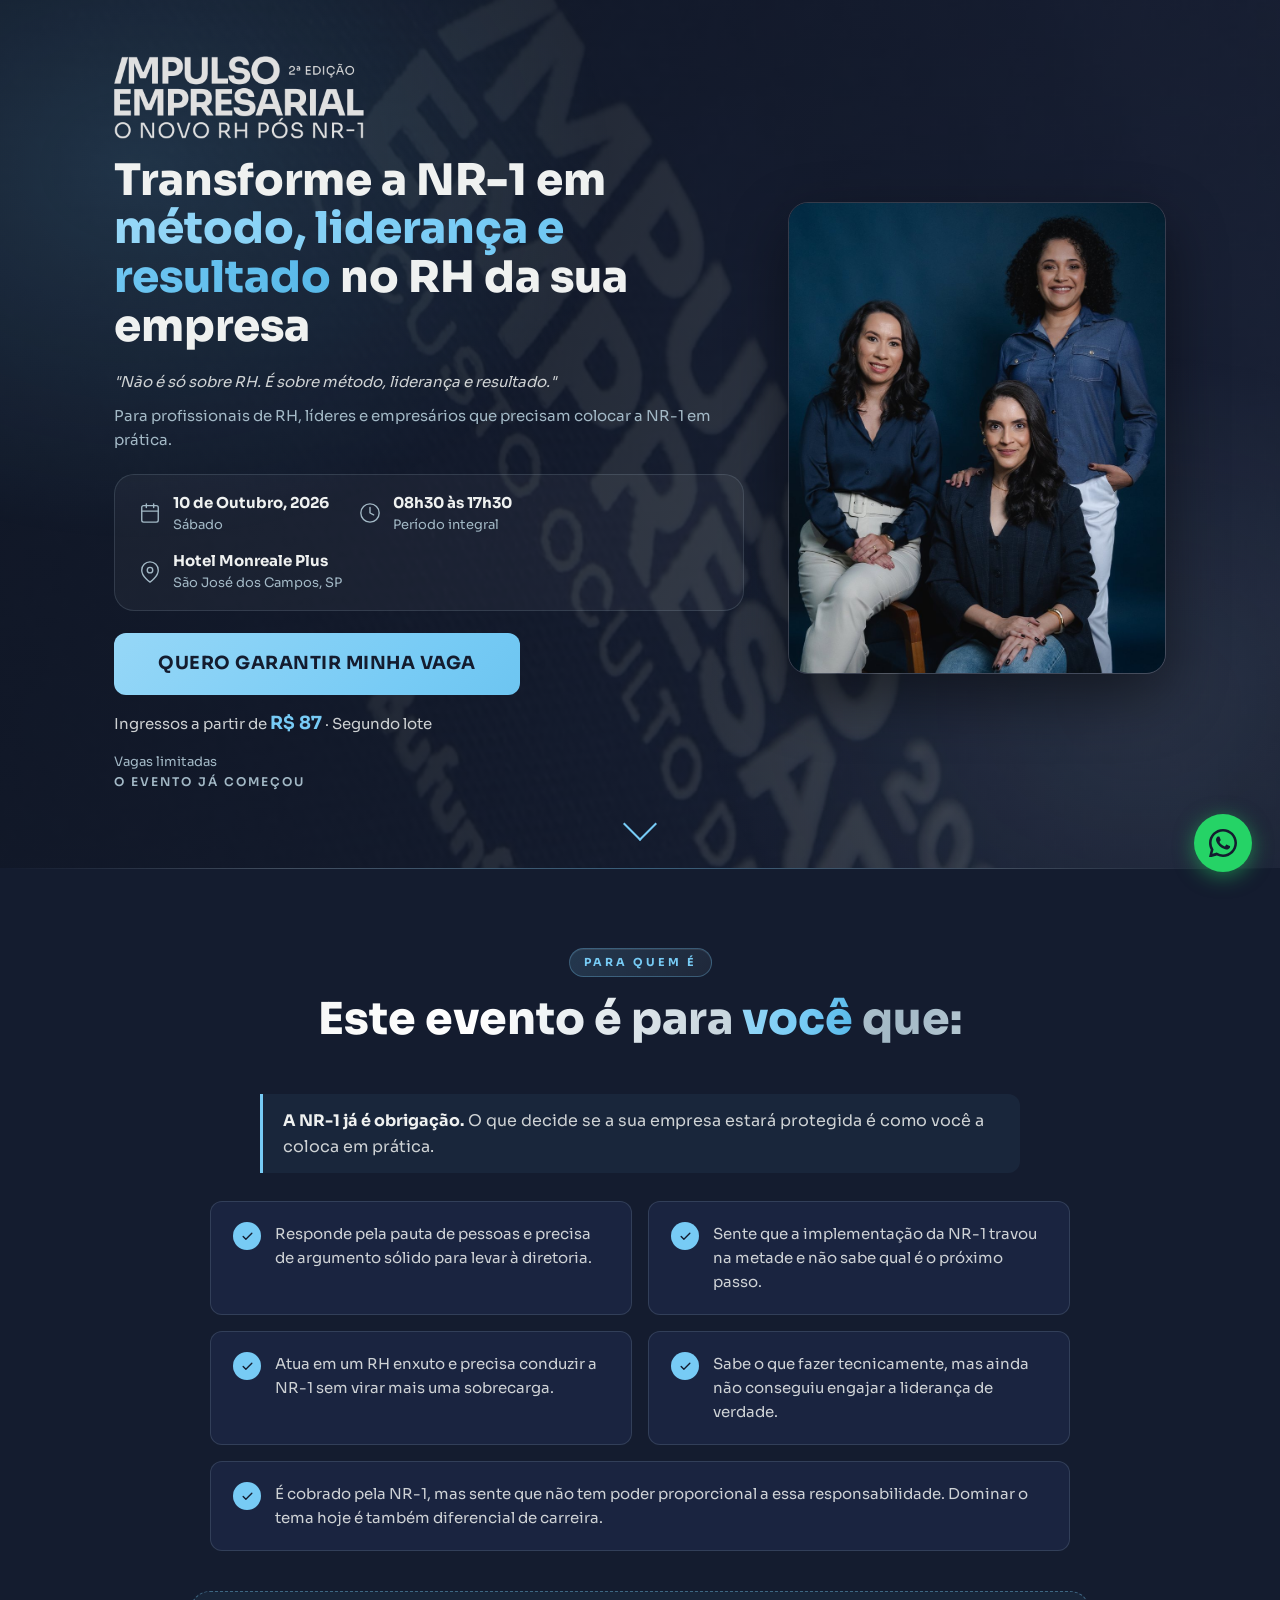
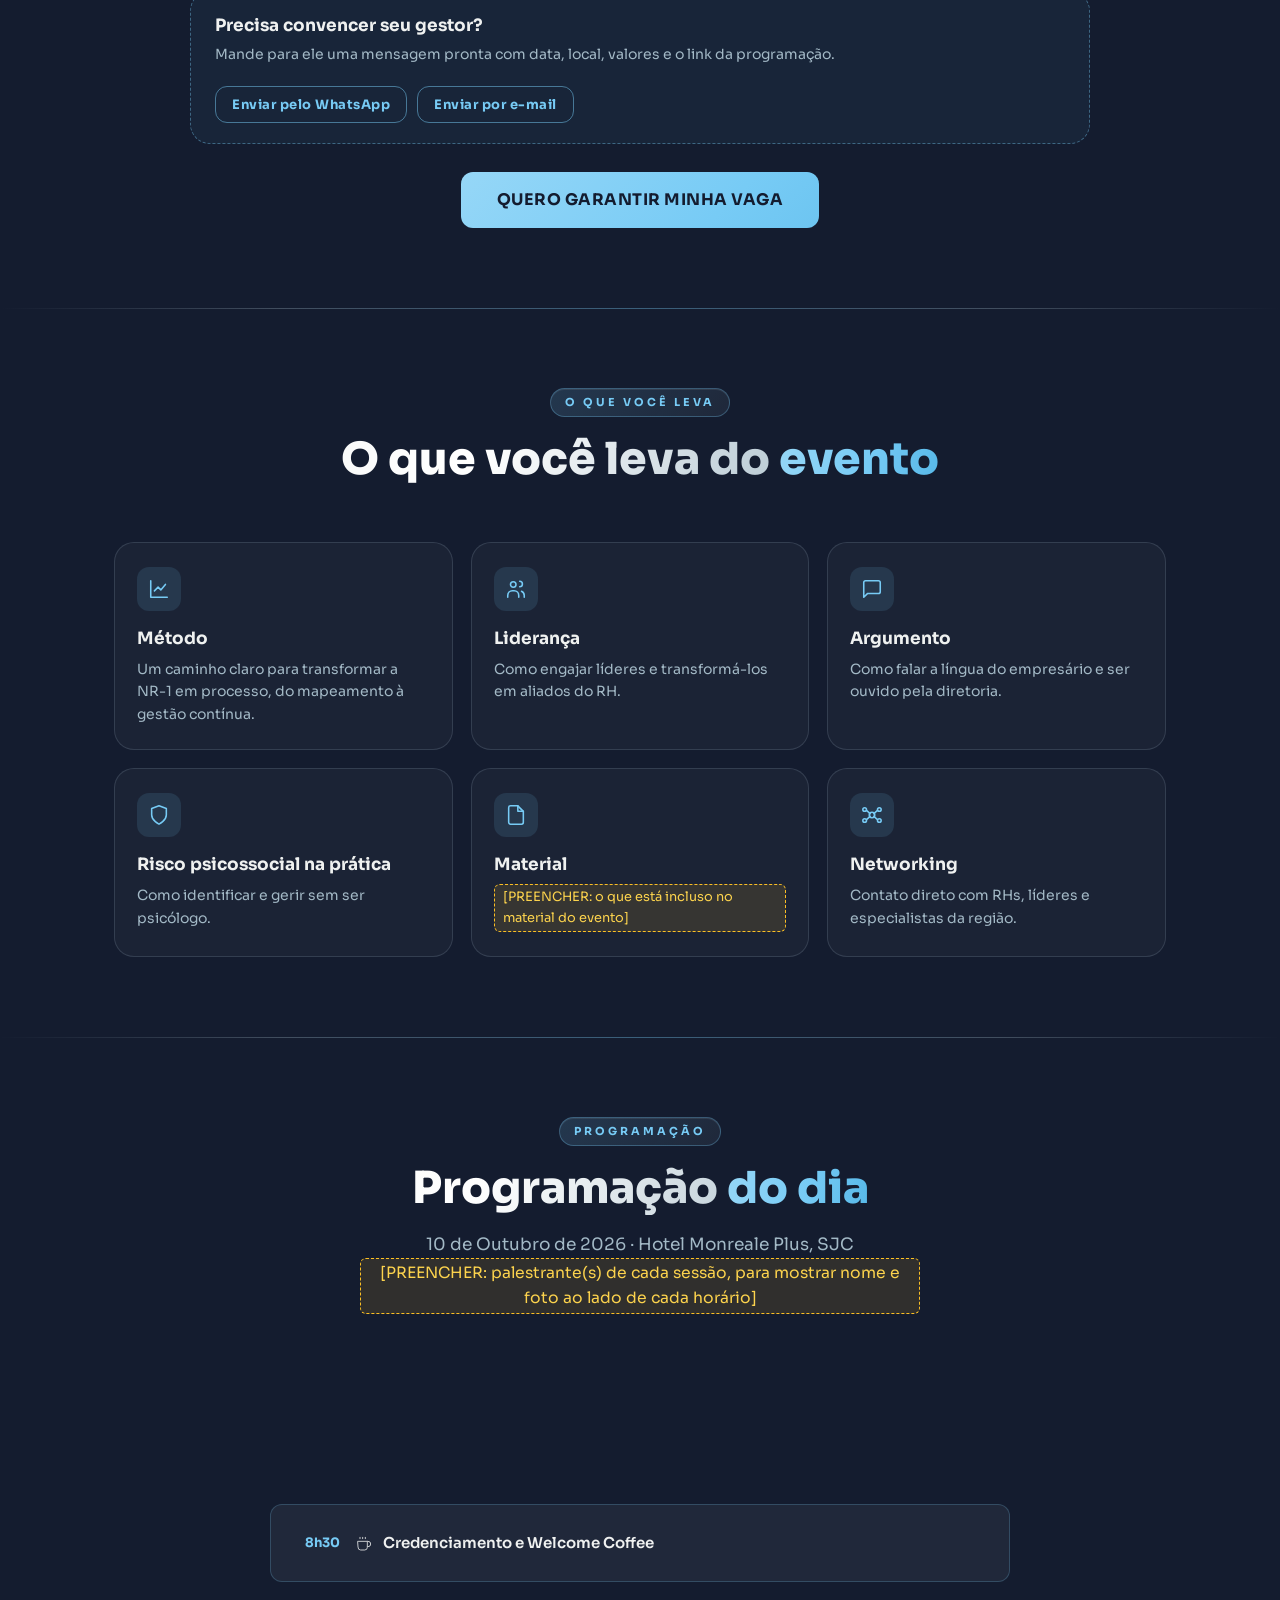
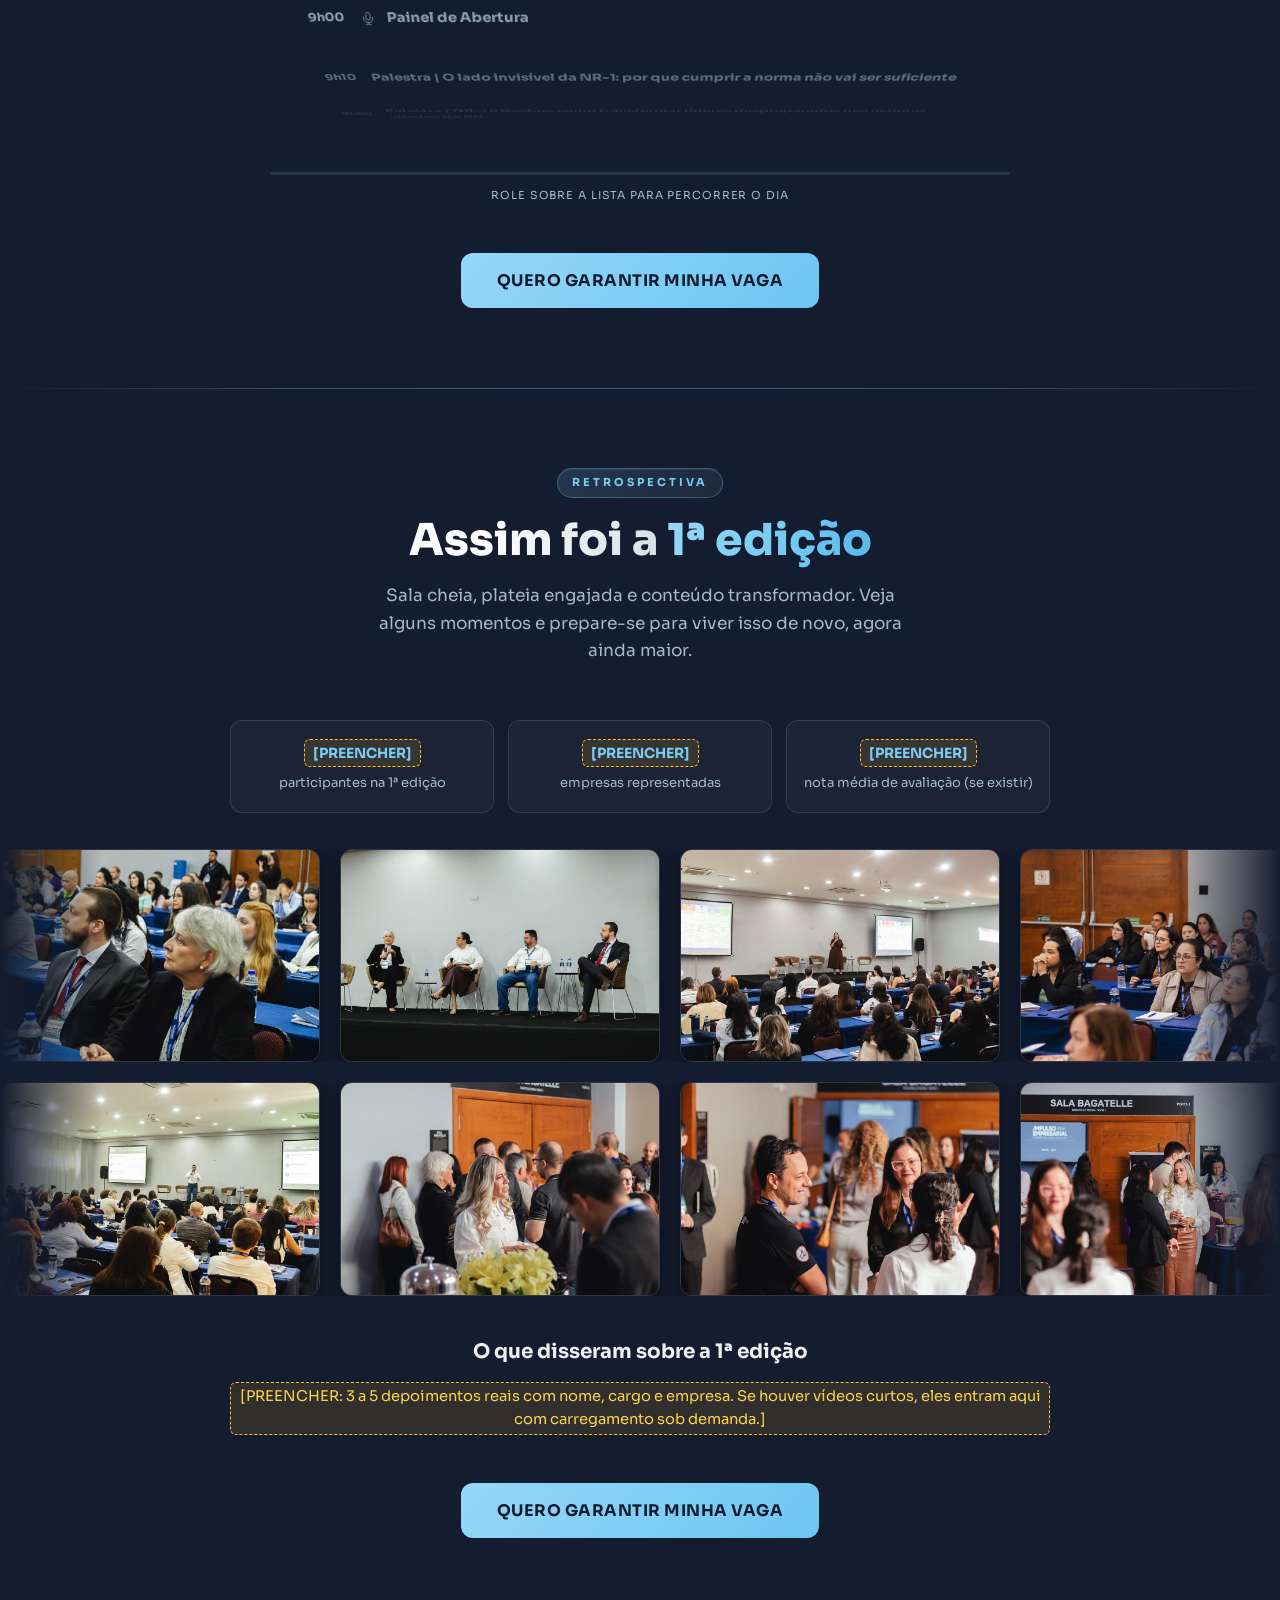
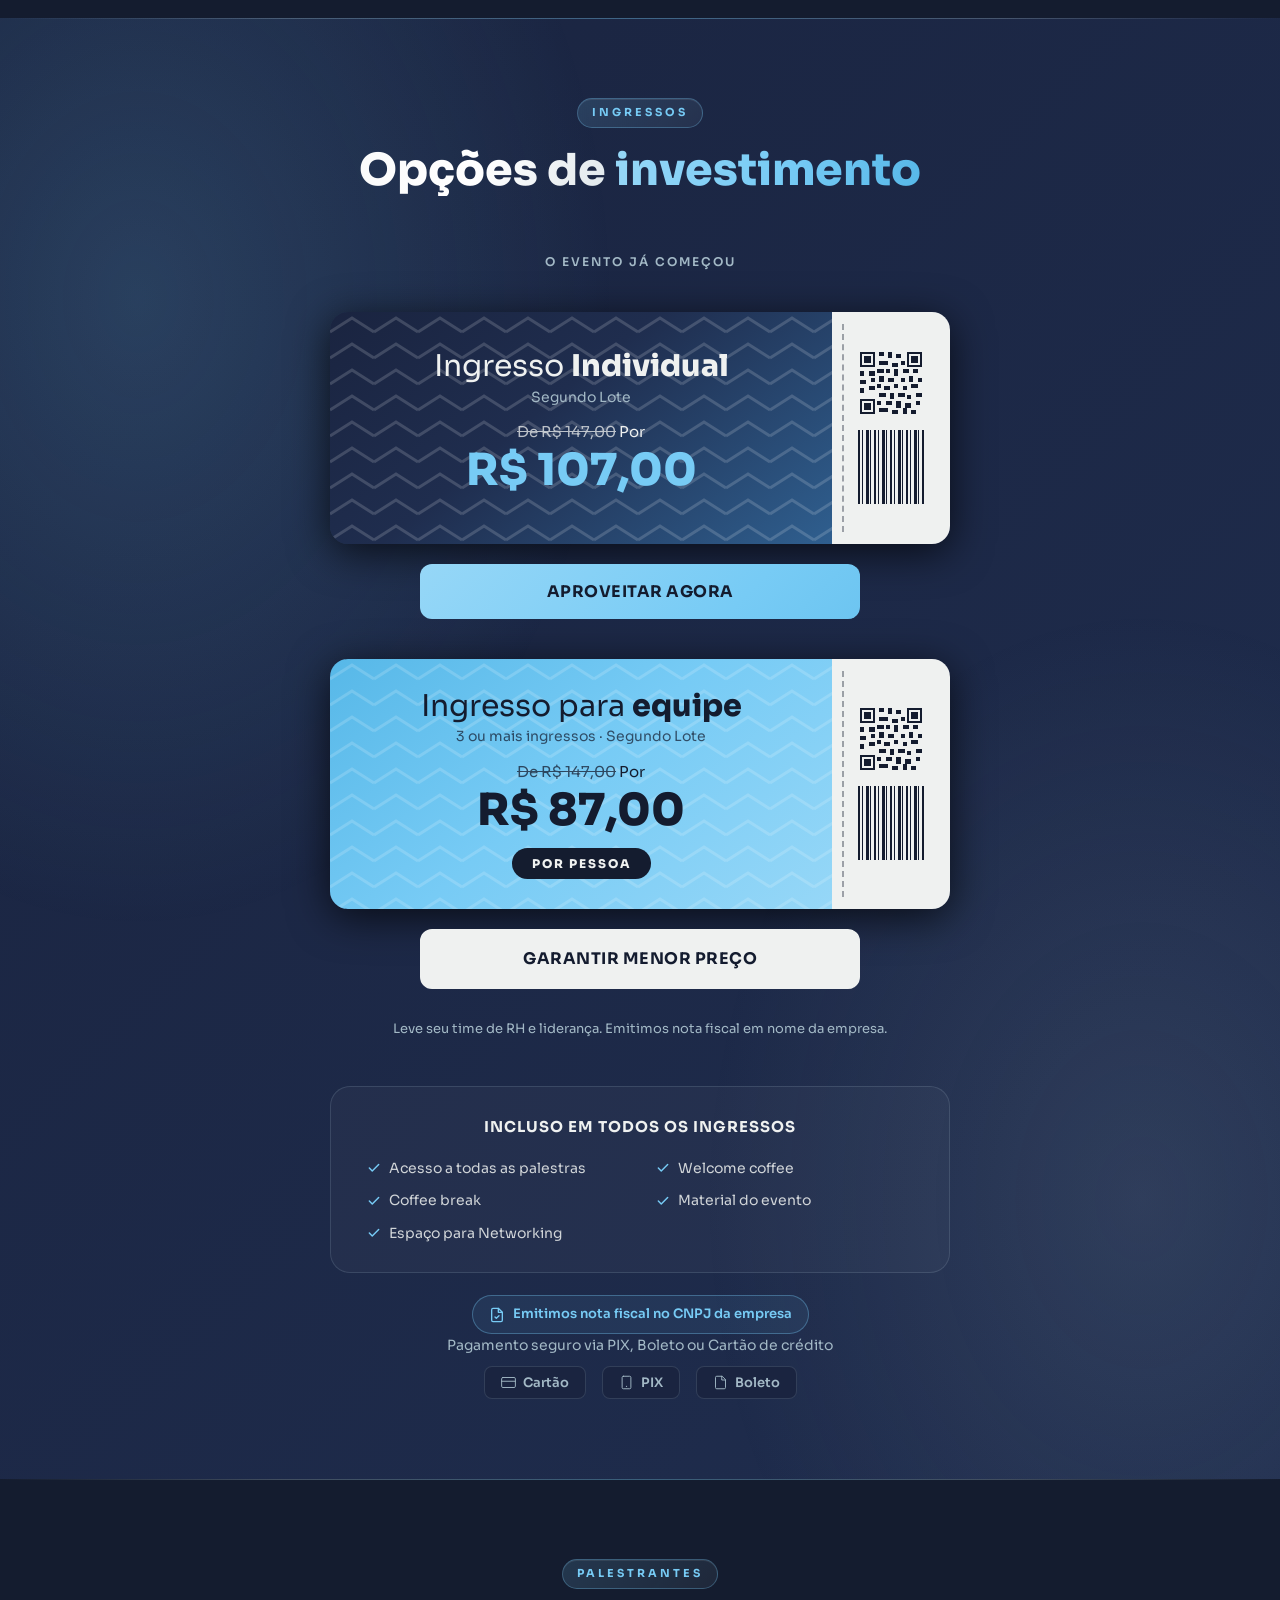
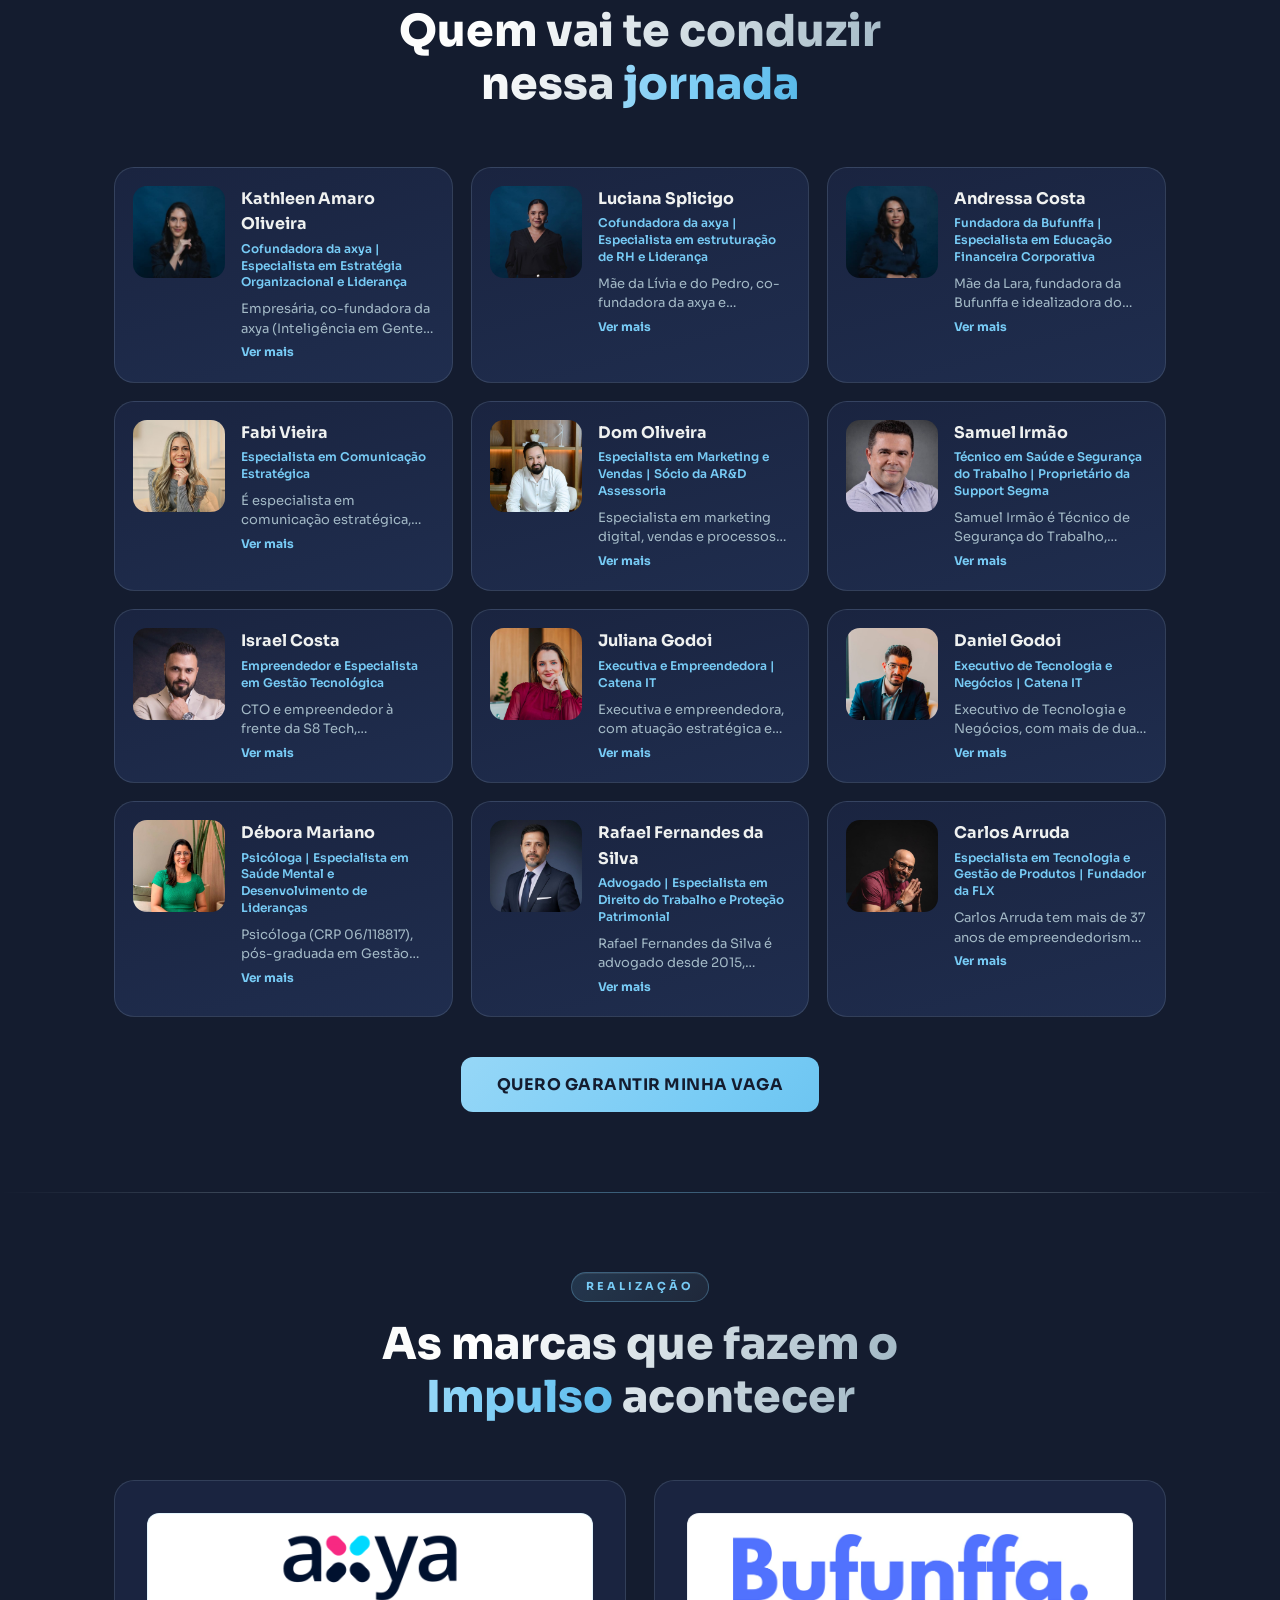
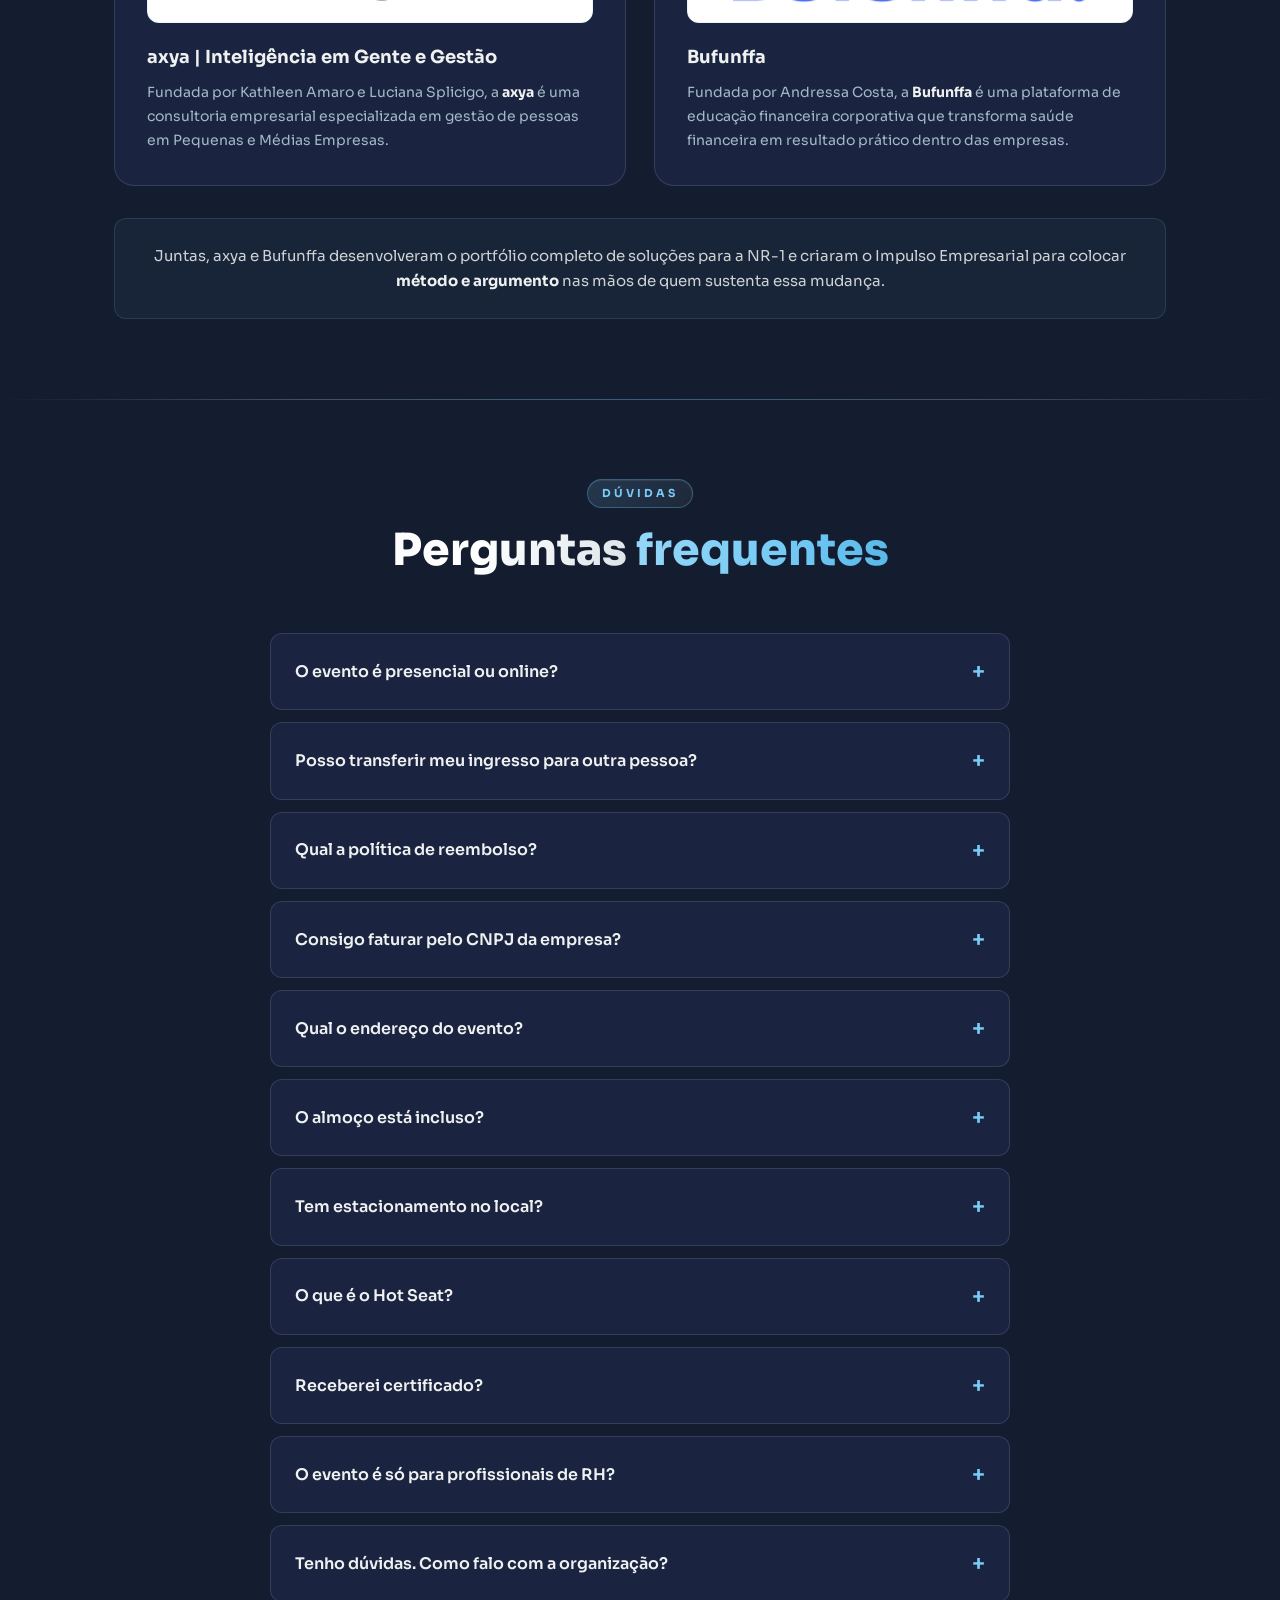
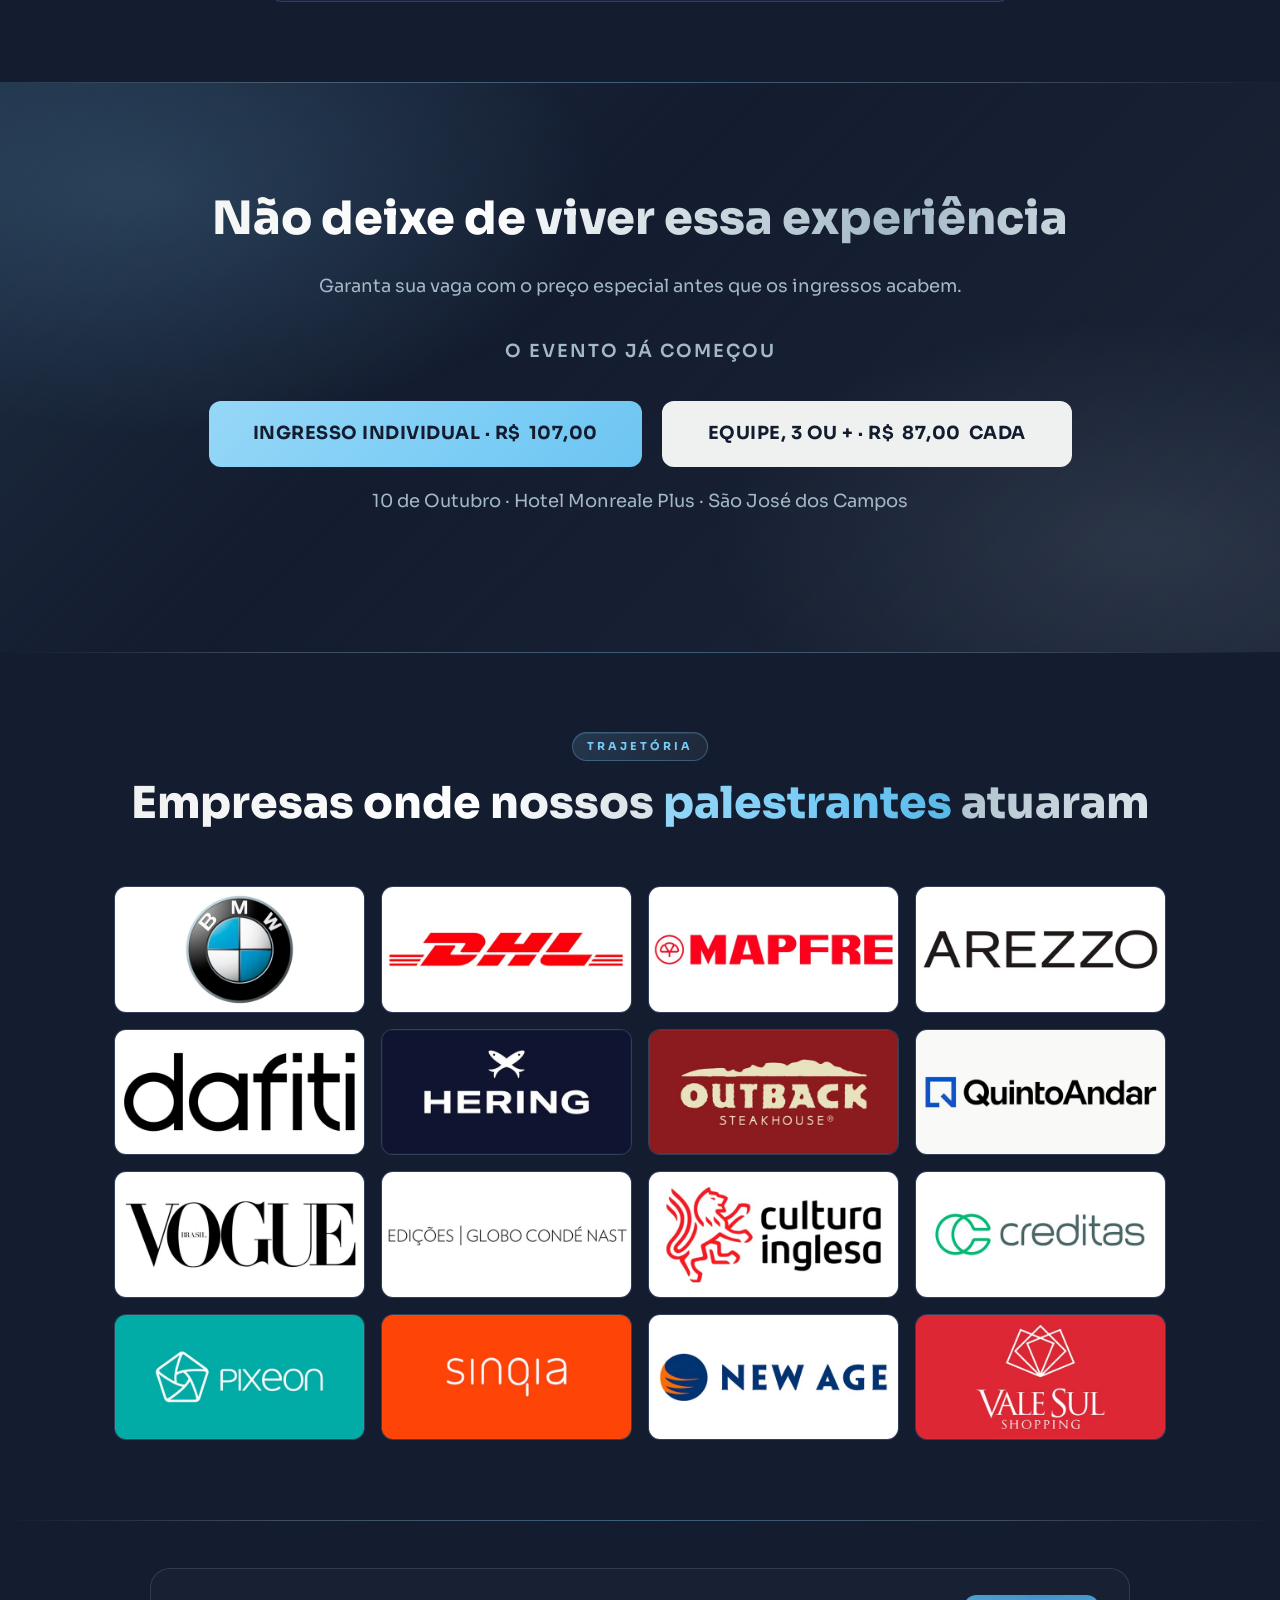
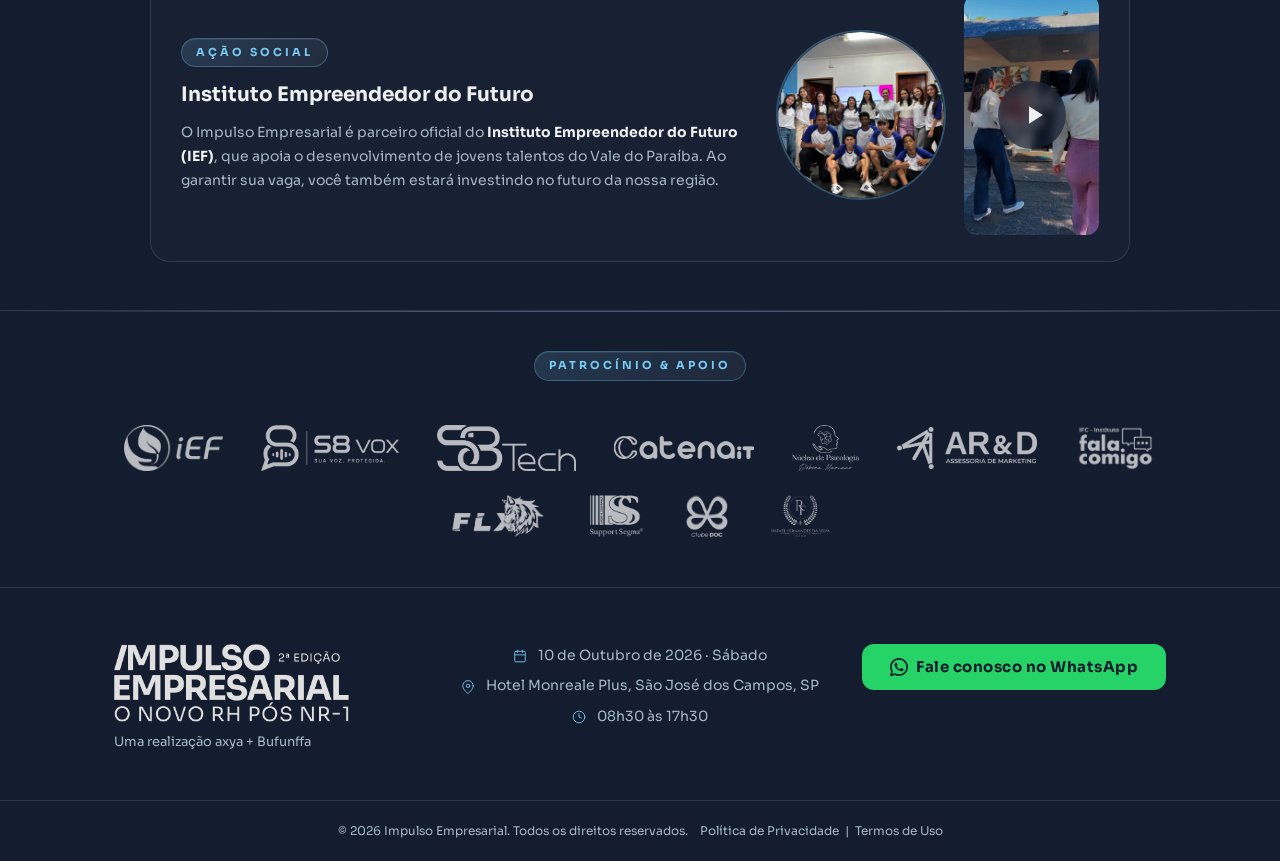
==== index.html @ c153898b "Tracking: posicao do botao em cada clique Os 14 botoes principais ganharam data-posicao. Cada clique" ====
<!DOCTYPE html>
<html lang="pt-BR">
<head>
  <meta charset="UTF-8" />
  <meta name="viewport" content="width=device-width, initial-scale=1.0" />

  <!-- Medicao so no dominio oficial. Em URL de pre-visualizacao
       (*.pages.dev) as tags viram funcoes vazias: visita de teste nao entra
       no Analytics, no Clarity nem no Pixel, e nao atrapalha a otimizacao
       das campanhas. -->
  <script>
    window.IMPULSO_PRODUCAO = /(^|\.)oimpulsoempresarial\.com\.br$/.test(location.hostname);
  </script>

  <!-- Google tag (gtag.js) -->
  <script>
    window.dataLayer = window.dataLayer || [];
    function gtag(){ if (window.IMPULSO_PRODUCAO) dataLayer.push(arguments); }
    if (window.IMPULSO_PRODUCAO) {
      var g = document.createElement('script');
      g.async = true;
      g.src = 'https://www.googletagmanager.com/gtag/js?id=G-6GVKXJ25BV';
      document.head.appendChild(g);
      gtag('js', new Date());
      gtag('config', 'G-6GVKXJ25BV');
    }
  </script>

  <!-- Microsoft Clarity -->
  <script type="text/javascript">
    if (window.IMPULSO_PRODUCAO) (function(c,l,a,r,i,t,y){
        c[a]=c[a]||function(){(c[a].q=c[a].q||[]).push(arguments)};
        t=l.createElement(r);t.async=1;t.src="https://www.clarity.ms/tag/"+i;
        y=l.getElementsByTagName(r)[0];y.parentNode.insertBefore(t,y);
    })(window, document, "clarity", "script", "yfqb8th6ys");
  </script>

  <title>Impulso Empresarial 2026 | 2ª Edição | O Novo RH Pós NR-1</title>
  <meta name="description" content="10 de outubro, sábado. Hotel Monreale Plus, São José dos Campos. O evento que transforma a NR-1 em método, liderança e resultado. Garanta sua vaga." />
  <meta property="og:title" content="Impulso Empresarial 2026 | 2ª Edição" />
  <meta property="og:description" content="O Novo RH Pós NR-1. 10 de outubro, Hotel Monreale Plus, SJC. Garanta sua vaga." />
  <meta property="og:image" content="https://oimpulsoempresarial.com.br/assets/og-image.jpg" />
  <link rel="canonical" href="https://oimpulsoempresarial.com.br/" />
  <meta property="og:url" content="https://oimpulsoempresarial.com.br" />
  <meta property="og:type" content="website" />
  <meta name="twitter:card" content="summary_large_image" />
  <link rel="icon" href="/favicon.ico" sizes="any" />
  <link rel="icon" type="image/png" sizes="32x32" href="/favicon-32.png" />
  <link rel="icon" type="image/png" sizes="192x192" href="/favicon-192.png" />
  <link rel="apple-touch-icon" href="/apple-touch-icon.png" />
  <meta name="theme-color" content="#141c2f" />
  <link rel="preconnect" href="https://fonts.googleapis.com" />
  <link rel="preconnect" href="https://fonts.gstatic.com" crossorigin />
  <!-- Fonte carregada sem bloquear o render: o <link> real fica com
       media="print" (baixa em paralelo, prioridade alta, mas não trava a
       primeira pintura) e vira media="all" assim que chega — truque padrão
       pra fugir do render-blocking de folha de estilo externa. noscript
       cobre quem navega sem JS. wght só lista os pesos usados no CSS
       (300 não é usado em lugar nenhum — pedi-lo só custava uma fonte a
       mais na cadeia crítica). -->
  <link rel="preload" as="style" href="https://fonts.googleapis.com/css2?family=Sora:wght@400;500;600;700;800&display=swap" />
  <link rel="stylesheet" href="https://fonts.googleapis.com/css2?family=Sora:wght@400;500;600;700;800&display=swap" media="print" onload="this.media='all'" />
  <noscript><link rel="stylesheet" href="https://fonts.googleapis.com/css2?family=Sora:wght@400;500;600;700;800&display=swap" /></noscript>
  <link rel="stylesheet" href="style.css?v=20260906a" />

  <!-- Meta Pixel. O ID nao e segredo (fica visivel em qualquer pagina que
       o use) — so o token da Conversions API, que mora no backend, e que
       precisa ficar fora do HTML.
       O fetch do fbevents.js (script de terceiro, ~100 KB) é adiado pro
       'load' + idle: fbq() já funciona antes disso (fica na fila do próprio
       snippet), então nenhum evento se perde — InitiateCheckout e Lead em
       script.js chamam fbq() do mesmo jeito antes ou depois disso terminar.
       Só a execução do script pesado sai do caminho crítico da primeira
       pintura. -->
  <script>
    if (!window.IMPULSO_PRODUCAO) { window.fbq = function(){}; }
    else !function(f,b,e,v,n,t,s)
    {if(f.fbq)return;n=f.fbq=function(){n.callMethod?
    n.callMethod.apply(n,arguments):n.queue.push(arguments)};
    if(!f._fbq)f._fbq=n;n.push=n;n.loaded=!0;n.version='2.0';
    n.queue=[];
    function carregaPixel(){
      t=b.createElement(e);t.async=!0;t.src=v;
      s=b.getElementsByTagName(e)[0];s.parentNode.insertBefore(t,s);
    }
    if (b.readyState === 'complete') { carregaPixel(); }
    else f.addEventListener('load', function(){
      ('requestIdleCallback' in f) ? f.requestIdleCallback(carregaPixel, {timeout:2000}) : f.setTimeout(carregaPixel, 1);
    });
    }(window, document,'script',
    'https://connect.facebook.net/en_US/fbevents.js');
    fbq('init', '1478085317261876');
    fbq('track', 'PageView');
  </script>
  <noscript><img height="1" width="1" style="display:none" alt=""
    src="https://www.facebook.com/tr?id=1478085317261876&ev=PageView&noscript=1" /></noscript>
</head>
<body>

<!-- Progresso de leitura: fica no topo, no lugar que era da tarja de preco. -->
<div class="scroll-progress" id="scroll-progress" aria-hidden="true"></div>

<main>

<!-- ========== DOBRA 1 — HERO ==========
     Desktop: duas colunas — texto alinhado à esquerda, foto em destaque à
     direita, sobre uma foto de fundo da 1ª edição. Mobile: coluna única
     centralizada, sem a foto de destaque. -->
<section class="hero">
  <!-- Vídeo de fundo da 1ª edição.
       O caminho fica em data-src, e não em <source>: assim o arquivo só é
       baixado depois que o JS confirma que é desktop e que a pessoa não pediu
       menos animação no sistema. Confiar no `display: none` do CSS não
       bastaria — o navegador pode baixar um vídeo oculto mesmo assim, e no
       celular isso seriam 1,7 MB de dados gastos à toa.
       muted + playsinline são obrigatórios: sem eles o autoplay é bloqueado,
       e no iPhone o vídeo abriria em tela cheia. aria-hidden porque é
       decoração — não há nada nele para um leitor de tela anunciar. -->
  <video class="hero-video" id="hero-video"
         data-src="assets/hero-video.mp4"
         poster="assets/hero-video-poster.jpg"
         preload="none" muted loop playsinline aria-hidden="true" tabindex="-1"></video>
  <div class="hero-bg-overlay"></div>
  <div class="container hero-content">

   <div class="hero-copy">
    <!-- O nome do evento virou etiqueta: o H1 agora diz o que a pessoa
         ganha, e a logo so identifica o evento acima dele. -->
    <p class="hero-label">
      <img src="assets/logo-impulso-full.png"
           alt="Impulso Empresarial, 2ª Edição, O Novo RH Pós NR-1"
           width="1500" height="496" fetchpriority="high" />
    </p>

    <h1 class="hero-title hero-headline">
      Transforme a NR-1 em <span class="highlight">método, liderança e resultado</span> no RH da sua empresa
    </h1>

    <p class="hero-quote">"Não é só sobre RH. É sobre método, liderança e resultado."</p>

    <p class="hero-publico">Para profissionais de RH, líderes e empresários que precisam colocar a NR-1 em prática.</p>


    <div class="event-info-row">
      <div class="event-info-item">
        <span class="event-info-icon">
          <svg xmlns="http://www.w3.org/2000/svg" width="22" height="22" viewBox="0 0 24 24" fill="none" stroke="currentColor" stroke-width="1.5" stroke-linecap="round" stroke-linejoin="round"><rect x="3" y="4" width="18" height="18" rx="2"/><line x1="16" y1="2" x2="16" y2="6"/><line x1="8" y1="2" x2="8" y2="6"/><line x1="3" y1="10" x2="21" y2="10"/></svg>
        </span>
        <div>
          <strong>10 de Outubro, 2026</strong>
          <span>Sábado</span>
        </div>
      </div>
      <div class="event-info-divider"></div>
      <div class="event-info-item">
        <span class="event-info-icon">
          <svg xmlns="http://www.w3.org/2000/svg" width="22" height="22" viewBox="0 0 24 24" fill="none" stroke="currentColor" stroke-width="1.5" stroke-linecap="round" stroke-linejoin="round"><circle cx="12" cy="12" r="10"/><polyline points="12 6 12 12 16 14"/></svg>
        </span>
        <div>
          <strong>08h30 às 17h30</strong>
          <span>Período integral</span>
        </div>
      </div>
      <div class="event-info-divider"></div>
      <div class="event-info-item">
        <span class="event-info-icon">
          <svg xmlns="http://www.w3.org/2000/svg" width="22" height="22" viewBox="0 0 24 24" fill="none" stroke="currentColor" stroke-width="1.5" stroke-linecap="round" stroke-linejoin="round"><path d="M21 10c0 7-9 13-9 13s-9-6-9-13a9 9 0 0 1 18 0z"/><circle cx="12" cy="10" r="3"/></svg>
        </span>
        <div>
          <strong>Hotel Monreale Plus</strong>
          <span>São José dos Campos, SP</span>
        </div>
      </div>
    </div>

    <div class="hero-cta-group">
      <a href="#ingressos" class="btn btn-primary btn-xl" data-posicao="hero">
        QUERO GARANTIR MINHA VAGA
      </a>
      <p class="hero-preco">Ingressos a partir de <strong>R$ 87</strong> · Segundo lote</p>
      <p class="hero-cta-note">Vagas limitadas</p>
     <!-- Countdown -->
    <div class="countdown-wrapper">
      <p class="countdown-label">O evento começa em:</p>
      <div class="countdown" id="countdown">
        <div class="countdown-item">
          <span class="countdown-num" id="cd-days">05</span>
          <span class="countdown-unit">dias</span>
        </div>
        <span class="countdown-sep">:</span>
        <div class="countdown-item">
          <span class="countdown-num" id="cd-hours">00</span>
          <span class="countdown-unit">horas</span>
        </div>
        <span class="countdown-sep">:</span>
        <div class="countdown-item">
          <span class="countdown-num" id="cd-minutes">00</span>
          <span class="countdown-unit">min</span>
        </div>
        <span class="countdown-sep">:</span>
        <div class="countdown-item">
          <span class="countdown-num" id="cd-seconds">00</span>
          <span class="countdown-unit">seg</span>
        </div>
      </div>
    </div>

   </div>
   </div>

   <!-- O arquivo já vem recortado em 4/5, a mesma proporção que o CSS aplica
        no object-fit: assim o navegador não baixa faixa que seria descartada.
        Sem lazy: está na primeira dobra e o carregamento tardio faria a foto
        aparecer depois que a pessoa já leu o hero. -->
   <figure class="hero-figure">
     <img src="assets/hero-realizadoras.jpg?v=placeholder"
          alt="As três realizadoras do Impulso Empresarial — Andressa Costa, Kathleen Amaro e Luciana Splicigo"
          width="900" height="1125" fetchpriority="high" />
   </figure>

  </div>
  <div class="scroll-indicator"><span></span></div>
</section>

<!-- ========== DOBRA 2 — PARA QUEM É ========== -->
<section class="section section-dark" id="sobre">
  <div class="container">
    <div class="section-header">
      <span class="section-tag">Para quem é</span>
      <h2 class="section-title">Este evento é para <span class="highlight">você</span> que:</h2>
    </div>
    <!-- Texto sugerido pela consultoria, generico de proposito. Validar com o
         advogado palestrante antes de publicar em producao. -->
    <p class="aviso-nr1"><strong>A NR-1 já é obrigação.</strong> O que decide se a sua empresa estará protegida é como você a coloca em prática.</p>
    <div class="checklist-grid" id="checklist-carousel">
      <div class="checklist-item">
        <span class="check-icon">
          <svg xmlns="http://www.w3.org/2000/svg" width="13" height="13" viewBox="0 0 24 24" fill="none" stroke="currentColor" stroke-width="2.5" stroke-linecap="round" stroke-linejoin="round"><polyline points="20 6 9 17 4 12"/></svg>
        </span>
        <p>Responde pela pauta de pessoas e precisa de argumento sólido para levar à diretoria.</p>
      </div>
      <div class="checklist-item">
        <span class="check-icon">
          <svg xmlns="http://www.w3.org/2000/svg" width="13" height="13" viewBox="0 0 24 24" fill="none" stroke="currentColor" stroke-width="2.5" stroke-linecap="round" stroke-linejoin="round"><polyline points="20 6 9 17 4 12"/></svg>
        </span>
        <p>Sente que a implementação da NR-1 travou na metade e não sabe qual é o próximo passo.</p>
      </div>
      <div class="checklist-item">
        <span class="check-icon">
          <svg xmlns="http://www.w3.org/2000/svg" width="13" height="13" viewBox="0 0 24 24" fill="none" stroke="currentColor" stroke-width="2.5" stroke-linecap="round" stroke-linejoin="round"><polyline points="20 6 9 17 4 12"/></svg>
        </span>
        <p>Atua em um RH enxuto e precisa conduzir a NR-1 sem virar mais uma sobrecarga.</p>
      </div>
      <div class="checklist-item">
        <span class="check-icon">
          <svg xmlns="http://www.w3.org/2000/svg" width="13" height="13" viewBox="0 0 24 24" fill="none" stroke="currentColor" stroke-width="2.5" stroke-linecap="round" stroke-linejoin="round"><polyline points="20 6 9 17 4 12"/></svg>
        </span>
        <p>Sabe o que fazer tecnicamente, mas ainda não conseguiu engajar a liderança de verdade.</p>
      </div>
      <div class="checklist-item checklist-item-full">
        <span class="check-icon">
          <svg xmlns="http://www.w3.org/2000/svg" width="13" height="13" viewBox="0 0 24 24" fill="none" stroke="currentColor" stroke-width="2.5" stroke-linecap="round" stroke-linejoin="round"><polyline points="20 6 9 17 4 12"/></svg>
        </span>
        <p>É cobrado pela NR-1, mas sente que não tem poder proporcional a essa responsabilidade. Dominar o tema hoje é também diferencial de carreira.</p>
      </div>
    </div>
    <div class="carousel-dots" id="checklist-dots"></div>
    <div class="kit-gestor">
      <div>
        <h3>Precisa convencer seu gestor?</h3>
        <p>Mande para ele uma mensagem pronta com data, local, valores e o link da programação.</p>
      </div>
      <div class="kit-gestor-botoes">
        <a class="btn kit-botao" href="https://wa.me/?text=Ol%C3%A1!%20Encontrei%20um%20evento%20presencial%20em%20S%C3%A3o%20Jos%C3%A9%20dos%20Campos%20no%20dia%2010%2F10%20sobre%20como%20implementar%20a%20NR-1%20de%20forma%20pr%C3%A1tica%2C%20com%20foco%20em%20lideran%C3%A7a%20e%20risco%20psicossocial.%20O%20ingresso%20custa%20R%24%20107%2C%20ou%20R%24%2087%20por%20pessoa%20para%203%20ou%20mais%2C%20e%20a%20empresa%20pode%20receber%20nota%20fiscal.%20Acho%20que%20vale%20a%20nossa%20participa%C3%A7%C3%A3o.%20Programa%C3%A7%C3%A3o%20e%20detalhes%3A%20https%3A%2F%2Foimpulsoempresarial.com.br%2F" target="_blank" rel="noopener" data-posicao="kit-gestor-whatsapp">Enviar pelo WhatsApp</a>
        <a class="btn kit-botao" href="mailto:?subject=Evento%20sobre%20NR-1%20em%20SJC%3A%20Impulso%20Empresarial%2C%2010%2F10&amp;body=Ol%C3%A1!%20Encontrei%20um%20evento%20presencial%20em%20S%C3%A3o%20Jos%C3%A9%20dos%20Campos%20no%20dia%2010%2F10%20sobre%20como%20implementar%20a%20NR-1%20de%20forma%20pr%C3%A1tica%2C%20com%20foco%20em%20lideran%C3%A7a%20e%20risco%20psicossocial.%20O%20ingresso%20custa%20R%24%20107%2C%20ou%20R%24%2087%20por%20pessoa%20para%203%20ou%20mais%2C%20e%20a%20empresa%20pode%20receber%20nota%20fiscal.%20Acho%20que%20vale%20a%20nossa%20participa%C3%A7%C3%A3o.%20Programa%C3%A7%C3%A3o%20e%20detalhes%3A%20https%3A%2F%2Foimpulsoempresarial.com.br%2F" data-posicao="kit-gestor-email">Enviar por e-mail</a>
      </div>
    </div>
    <div class="section-cta-center">
      <a href="#ingressos" class="btn btn-primary btn-lg" data-posicao="para-quem-e">
        QUERO GARANTIR MINHA VAGA
      </a>
    </div>
  </div>
</section>

<!-- ========== O QUE VOCE LEVA (v2) ========== -->
<section class="section section-mid" id="o-que-voce-leva">
  <div class="container">
    <div class="section-header">
      <span class="section-tag">O que você leva</span>
      <h2 class="section-title">O que você leva do <span class="highlight">evento</span></h2>
    </div>
    <div class="leva-grid">
      <article class="leva-card">
        <span class="leva-icone"><svg xmlns="http://www.w3.org/2000/svg" width="22" height="22" viewBox="0 0 24 24" fill="none" stroke="currentColor" stroke-width="1.7" stroke-linecap="round" stroke-linejoin="round" aria-hidden="true"><path d="M3 3v18h18"/><path d="m7 14 4-4 3 3 5-6"/></svg></span>
        <h3>Método</h3>
        <p>Um caminho claro para transformar a NR-1 em processo, do mapeamento à gestão contínua.</p>
      </article>
      <article class="leva-card">
        <span class="leva-icone"><svg xmlns="http://www.w3.org/2000/svg" width="22" height="22" viewBox="0 0 24 24" fill="none" stroke="currentColor" stroke-width="1.7" stroke-linecap="round" stroke-linejoin="round" aria-hidden="true"><circle cx="9" cy="7" r="3"/><path d="M3 21v-2a5 5 0 0 1 5-5h2a5 5 0 0 1 5 5v2"/><path d="M16 3.5a3 3 0 0 1 0 6"/><path d="M21 21v-2a5 5 0 0 0-3-4.6"/></svg></span>
        <h3>Liderança</h3>
        <p>Como engajar líderes e transformá-los em aliados do RH.</p>
      </article>
      <article class="leva-card">
        <span class="leva-icone"><svg xmlns="http://www.w3.org/2000/svg" width="22" height="22" viewBox="0 0 24 24" fill="none" stroke="currentColor" stroke-width="1.7" stroke-linecap="round" stroke-linejoin="round" aria-hidden="true"><path d="M21 15a2 2 0 0 1-2 2H7l-4 4V5a2 2 0 0 1 2-2h14a2 2 0 0 1 2 2z"/></svg></span>
        <h3>Argumento</h3>
        <p>Como falar a língua do empresário e ser ouvido pela diretoria.</p>
      </article>
      <article class="leva-card">
        <span class="leva-icone"><svg xmlns="http://www.w3.org/2000/svg" width="22" height="22" viewBox="0 0 24 24" fill="none" stroke="currentColor" stroke-width="1.7" stroke-linecap="round" stroke-linejoin="round" aria-hidden="true"><path d="M12 22s8-4 8-10V5l-8-3-8 3v7c0 6 8 10 8 10z"/></svg></span>
        <h3>Risco psicossocial na prática</h3>
        <p>Como identificar e gerir sem ser psicólogo.</p>
      </article>
      <article class="leva-card">
        <span class="leva-icone"><svg xmlns="http://www.w3.org/2000/svg" width="22" height="22" viewBox="0 0 24 24" fill="none" stroke="currentColor" stroke-width="1.7" stroke-linecap="round" stroke-linejoin="round" aria-hidden="true"><path d="M14 2H6a2 2 0 0 0-2 2v16a2 2 0 0 0 2 2h12a2 2 0 0 0 2-2V8z"/><polyline points="14 2 14 8 20 8"/></svg></span>
        <h3>Material</h3>
        <p><span class="preencher">[PREENCHER: o que está incluso no material do evento]</span></p>
      </article>
      <article class="leva-card">
        <span class="leva-icone"><svg xmlns="http://www.w3.org/2000/svg" width="22" height="22" viewBox="0 0 24 24" fill="none" stroke="currentColor" stroke-width="1.7" stroke-linecap="round" stroke-linejoin="round" aria-hidden="true"><circle cx="12" cy="12" r="3"/><circle cx="4" cy="6" r="2"/><circle cx="20" cy="6" r="2"/><circle cx="4" cy="18" r="2"/><circle cx="20" cy="18" r="2"/><path d="m6 7 4 3.5M18 7l-4 3.5M6 17l4-3.5M18 17l-4-3.5"/></svg></span>
        <h3>Networking</h3>
        <p>Contato direto com RHs, líderes e especialistas da região.</p>
      </article>
    </div>
  </div>
</section>

<!-- ========== DOBRA 4 — CRONOGRAMA ========== -->
<section class="section section-dark" id="programacao">
  <!-- Trilho alto: o scroll gasto aqui e' o que gira a roda logo abaixo.
       Altura definida pelo JS (script.js, secao CRONOGRAMA) — sem JS o
       trilho fica com a altura natural da lista e nada disso acontece. -->
  <div class="schedule-track" id="schedule-track">
    <div class="schedule-stage">
      <div class="container">
        <div class="section-header">
          <span class="section-tag">Programação</span>
          <h2 class="section-title">Programação <span class="highlight">do dia</span></h2>
          <p class="section-subtitle">10 de Outubro de 2026 · Hotel Monreale Plus, SJC</p>
          <p class="section-subtitle"><span class="preencher">[PREENCHER: palestrante(s) de cada sessão, para mostrar nome e foto ao lado de cada horário]</span></p>
        </div>

        <div class="schedule-wrapper" id="schedule-wrapper">
          <div class="schedule-band" aria-hidden="true"></div>
          <div class="schedule-wheel" id="schedule-wheel">

            <div class="schedule-item schedule-break">
              <div class="schedule-time">8h30</div>
              <div class="schedule-content">
                <h3>
                  <span class="sched-icon"><svg xmlns="http://www.w3.org/2000/svg" width="16" height="16" viewBox="0 0 24 24" fill="none" stroke="currentColor" stroke-width="1.5" stroke-linecap="round" stroke-linejoin="round"><path d="M17 8h1a4 4 0 0 1 0 8h-1"/><path d="M3 8h14v9a4 4 0 0 1-4 4H7a4 4 0 0 1-4-4Z"/><line x1="6" y1="2" x2="6" y2="4"/><line x1="10" y1="2" x2="10" y2="4"/><line x1="14" y1="2" x2="14" y2="4"/></svg></span>
                  Credenciamento e Welcome Coffee
                </h3>
              </div>
            </div>

            <div class="schedule-item">
              <div class="schedule-time">9h00</div>
              <div class="schedule-content">
                <h3>
                  <span class="sched-icon"><svg xmlns="http://www.w3.org/2000/svg" width="16" height="16" viewBox="0 0 24 24" fill="none" stroke="currentColor" stroke-width="1.5" stroke-linecap="round" stroke-linejoin="round"><path d="M12 2a3 3 0 0 1 3 3v7a3 3 0 0 1-6 0V5a3 3 0 0 1 3-3z"/><path d="M19 10v2a7 7 0 0 1-14 0v-2"/><line x1="12" y1="19" x2="12" y2="22"/><line x1="8" y1="22" x2="16" y2="22"/></svg></span>
                  Painel de Abertura
                </h3>
              </div>
            </div>

            <div class="schedule-item">
              <div class="schedule-time">9h10</div>
              <div class="schedule-content">
                <h3>Palestra | O lado invisível da NR-1: por que cumprir a norma não vai ser suficiente</h3>
              </div>
            </div>

            <div class="schedule-item">
              <div class="schedule-time">9h50</div>
              <div class="schedule-content">
                <h3>Palestra | NR-1 e Gestão: como transformar líderes despreparados nos maiores aliados do RH</h3>
              </div>
            </div>

            <div class="schedule-item">
              <div class="schedule-time">10h20</div>
              <div class="schedule-content">
                <h3>Painel | Risco psicossocial na prática: como identificar e gerir sem ser psicólogo, gerenciar crises e orientar as lideranças</h3>
              </div>
            </div>

            <div class="schedule-item">
              <div class="schedule-time">11h10</div>
              <div class="schedule-content">
                <h3>Painel | Do achismo aos dados: o uso seguro da IA e como a tecnologia leva o RH para a mesa de decisão</h3>
              </div>
            </div>

            <div class="schedule-item">
              <div class="schedule-time">12h00</div>
              <div class="schedule-content">
                <h3>Painel | Diante de tantas responsabilidades: a importância de parceiros estratégicos para o RH</h3>
                <p class="schedule-desc"><span class="preencher">[CONFIRMAR: é espaço de patrocinador? Se for, deixar claro no título]</span></p>
              </div>
            </div>

            <div class="schedule-item schedule-break">
              <div class="schedule-time">12h10</div>
              <div class="schedule-content">
                <h3>
                  <span class="sched-icon"><svg xmlns="http://www.w3.org/2000/svg" width="16" height="16" viewBox="0 0 24 24" fill="none" stroke="currentColor" stroke-width="1.5" stroke-linecap="round" stroke-linejoin="round"><path d="M3 2v7c0 1.1.9 2 2 2h4a2 2 0 0 0 2-2V2"/><path d="M7 2v20"/><path d="M21 15V2a5 5 0 0 0-5 5v6c0 1.1.9 2 2 2h3zm0 0v7"/></svg></span>
                  Pausa para almoço
                </h3>
              </div>
            </div>

            <div class="schedule-item">
              <div class="schedule-time">13h40</div>
              <div class="schedule-content">
                <h3>Hot Seat</h3>
                <p class="schedule-desc"><span class="preencher">[PREENCHER: o que acontece no Hot Seat, em uma linha]</span></p>
              </div>
            </div>

            <div class="schedule-item">
              <div class="schedule-time">14h00</div>
              <div class="schedule-content">
                <h3>Palestra | Fluência Financeira Aplicada ao RH</h3>
              </div>
            </div>

            <div class="schedule-item">
              <div class="schedule-time">14h30</div>
              <div class="schedule-content">
                <h3>Painel | Como falar a língua do empresário: a competência que decide se o RH é ouvido ou ignorado</h3>
              </div>
            </div>

            <div class="schedule-item">
              <div class="schedule-time">15h20</div>
              <div class="schedule-content">
                <h3>Palestra | Fiz o mapeamento, e agora? Como garantir a eficiência em SST e a Gestão Contínua dos riscos psicossociais</h3>
              </div>
            </div>

            <div class="schedule-item schedule-break">
              <div class="schedule-time">15h40</div>
              <div class="schedule-content">
                <h3>
                  <span class="sched-icon"><svg xmlns="http://www.w3.org/2000/svg" width="16" height="16" viewBox="0 0 24 24" fill="none" stroke="currentColor" stroke-width="1.5" stroke-linecap="round" stroke-linejoin="round"><path d="M17 8h1a4 4 0 0 1 0 8h-1"/><path d="M3 8h14v9a4 4 0 0 1-4 4H7a4 4 0 0 1-4-4Z"/><line x1="6" y1="2" x2="6" y2="4"/><line x1="10" y1="2" x2="10" y2="4"/><line x1="14" y1="2" x2="14" y2="4"/></svg></span>
                  Coffee Break
                </h3>
              </div>
            </div>

            <div class="schedule-item">
              <div class="schedule-time">16h00</div>
              <div class="schedule-content">
                <h3>Painel interativo | Perguntas e Respostas: Saúde e Segurança do Trabalho e Direito Trabalhista</h3>
              </div>
            </div>

            <div class="schedule-item schedule-end">
              <div class="schedule-time">16h25</div>
              <div class="schedule-content">
                <h3>
                  <span class="sched-icon"><svg xmlns="http://www.w3.org/2000/svg" width="16" height="16" viewBox="0 0 24 24" fill="none" stroke="currentColor" stroke-width="1.5" stroke-linecap="round" stroke-linejoin="round"><path d="M4 15s1-1 4-1 5 2 8 2 4-1 4-1V3s-1 1-4 1-5-2-8-2-4 1-4 1z"/><line x1="4" y1="22" x2="4" y2="15"/></svg></span>
                  Painel de encerramento | O RH que adoece cuidando: identidade e equilíbrio pra sustentar a profissão
                </h3>
              </div>
            </div>
          </div>

          <!-- Superfície de rolagem invisível por cima do rolo: é ela que
               delimita o "quadrado" onde a roda do mouse (e o dedo, no
               celular) gira o cronograma. Fora daqui a página rola como em
               qualquer outra seção, e quando o rolo chega numa ponta a
               rolagem encadeia de volta pra página sozinha — comportamento
               nativo de container de rolagem, e o que garante que ninguém
               fica preso aqui. O espaçador não tem conteúdo: só existe pra dar
               comprimento de rolagem. Os tópicos de verdade são os
               .schedule-item acima, que seguem no DOM e são lidos
               normalmente por leitor de tela. -->
          <div class="schedule-scroll" id="schedule-scroll" tabindex="0"
               role="group" aria-label="Programação do dia — role para percorrer">
            <div class="schedule-scroll-spacer" id="schedule-scroll-spacer"></div>
          </div>
        </div>

        <div class="schedule-rail" aria-hidden="true"><span id="schedule-rail-fill"></span></div>
        <p class="schedule-hint" id="schedule-hint" aria-hidden="true">role sobre a lista para percorrer o dia</p>
      </div>
    </div>
  </div>

  <div class="container">
    <div class="section-cta-center" style="margin-top:48px;">
      <a href="#ingressos" class="btn btn-primary btn-lg" data-posicao="programacao">
        QUERO GARANTIR MINHA VAGA
      </a>
    </div>
  </div>
</section>

<!-- ========== DOBRA 4.5 — GALERIA 1ª EDIÇÃO ==========
     Carrossel duplo em marquee contínuo (sentidos opostos), com pausa no
     hover e lightbox ao clicar. Prova social bem antes da oferta. -->
<section class="section section-mid gallery-section" id="galeria">
  <div class="container">
    <div class="section-header">
      <span class="section-tag">Retrospectiva</span>
      <h2 class="section-title">Assim foi a <span class="highlight">1ª edição</span></h2>
      <p class="section-subtitle">Sala cheia, plateia engajada e conteúdo transformador. Veja alguns momentos e prepare-se para viver isso de novo, agora ainda maior.</p>
    </div>
    <ul class="numeros-1a">
      <li><strong class="preencher">[PREENCHER]</strong><span>participantes na 1ª edição</span></li>
      <li><strong class="preencher">[PREENCHER]</strong><span>empresas representadas</span></li>
      <li><strong class="preencher">[PREENCHER]</strong><span>nota média de avaliação (se existir)</span></li>
    </ul>
  </div>

  <div class="gallery-marquee-wrapper">
    <div class="gallery-marquee-track gallery-marquee-row1">
      <figure class="gallery-photo">
        <img src="assets/primeira-edicao/evento-1-foto-6.jpg" alt="Participantes atentos durante uma das palestras da 1ª edição do Impulso Empresarial" width="1100" height="733" loading="lazy" />
        <span class="gallery-photo-zoom" aria-hidden="true"><svg xmlns="http://www.w3.org/2000/svg" width="16" height="16" viewBox="0 0 24 24" fill="none" stroke="currentColor" stroke-width="2" stroke-linecap="round" stroke-linejoin="round"><circle cx="11" cy="11" r="7"/><line x1="21" y1="21" x2="16.65" y2="16.65"/><line x1="11" y1="8" x2="11" y2="14"/><line x1="8" y1="11" x2="14" y2="11"/></svg></span>
      </figure>
      <figure class="gallery-photo">
        <img src="assets/primeira-edicao/evento-1-foto-16.jpg" alt="Painel com quatro palestrantes sentados no palco discutindo a NR-1" width="1100" height="733" loading="lazy" />
        <span class="gallery-photo-zoom" aria-hidden="true"><svg xmlns="http://www.w3.org/2000/svg" width="16" height="16" viewBox="0 0 24 24" fill="none" stroke="currentColor" stroke-width="2" stroke-linecap="round" stroke-linejoin="round"><circle cx="11" cy="11" r="7"/><line x1="21" y1="21" x2="16.65" y2="16.65"/><line x1="11" y1="8" x2="11" y2="14"/><line x1="8" y1="11" x2="14" y2="11"/></svg></span>
      </figure>
      <figure class="gallery-photo">
        <img src="assets/primeira-edicao/evento-1-foto-38.jpg" alt="Palestrante apresentando conteúdo sobre a NR-1 para a plateia" width="1100" height="733" loading="lazy" />
        <span class="gallery-photo-zoom" aria-hidden="true"><svg xmlns="http://www.w3.org/2000/svg" width="16" height="16" viewBox="0 0 24 24" fill="none" stroke="currentColor" stroke-width="2" stroke-linecap="round" stroke-linejoin="round"><circle cx="11" cy="11" r="7"/><line x1="21" y1="21" x2="16.65" y2="16.65"/><line x1="11" y1="8" x2="11" y2="14"/><line x1="8" y1="11" x2="14" y2="11"/></svg></span>
      </figure>
      <figure class="gallery-photo">
        <img src="assets/primeira-edicao/evento-1-foto-47.jpg" alt="Plateia concentrada acompanhando o conteúdo do evento" width="1100" height="733" loading="lazy" />
        <span class="gallery-photo-zoom" aria-hidden="true"><svg xmlns="http://www.w3.org/2000/svg" width="16" height="16" viewBox="0 0 24 24" fill="none" stroke="currentColor" stroke-width="2" stroke-linecap="round" stroke-linejoin="round"><circle cx="11" cy="11" r="7"/><line x1="21" y1="21" x2="16.65" y2="16.65"/><line x1="11" y1="8" x2="11" y2="14"/><line x1="8" y1="11" x2="14" y2="11"/></svg></span>
      </figure>
      <figure class="gallery-photo">
        <img src="assets/primeira-edicao/evento-1-foto-56.jpg" alt="Palestrante com microfone durante apresentação sobre riscos e prevenção" width="1100" height="733" loading="lazy" />
        <span class="gallery-photo-zoom" aria-hidden="true"><svg xmlns="http://www.w3.org/2000/svg" width="16" height="16" viewBox="0 0 24 24" fill="none" stroke="currentColor" stroke-width="2" stroke-linecap="round" stroke-linejoin="round"><circle cx="11" cy="11" r="7"/><line x1="21" y1="21" x2="16.65" y2="16.65"/><line x1="11" y1="8" x2="11" y2="14"/><line x1="8" y1="11" x2="14" y2="11"/></svg></span>
      </figure>
      <figure class="gallery-photo">
        <img src="assets/primeira-edicao/evento-1-foto-63.jpg" alt="Equipe organizadora reunida e sorridente na Sala Bagatelle" width="1100" height="733" loading="lazy" />
        <span class="gallery-photo-zoom" aria-hidden="true"><svg xmlns="http://www.w3.org/2000/svg" width="16" height="16" viewBox="0 0 24 24" fill="none" stroke="currentColor" stroke-width="2" stroke-linecap="round" stroke-linejoin="round"><circle cx="11" cy="11" r="7"/><line x1="21" y1="21" x2="16.65" y2="16.65"/><line x1="11" y1="8" x2="11" y2="14"/><line x1="8" y1="11" x2="14" y2="11"/></svg></span>
      </figure>
      <!-- Duplicado para loop sem emenda -->
      <figure class="gallery-photo" aria-hidden="true">
        <img src="assets/primeira-edicao/evento-1-foto-6.jpg" alt="" width="1100" height="733" loading="lazy" />
        <span class="gallery-photo-zoom"><svg xmlns="http://www.w3.org/2000/svg" width="16" height="16" viewBox="0 0 24 24" fill="none" stroke="currentColor" stroke-width="2" stroke-linecap="round" stroke-linejoin="round"><circle cx="11" cy="11" r="7"/><line x1="21" y1="21" x2="16.65" y2="16.65"/><line x1="11" y1="8" x2="11" y2="14"/><line x1="8" y1="11" x2="14" y2="11"/></svg></span>
      </figure>
      <figure class="gallery-photo" aria-hidden="true">
        <img src="assets/primeira-edicao/evento-1-foto-16.jpg" alt="" width="1100" height="733" loading="lazy" />
        <span class="gallery-photo-zoom"><svg xmlns="http://www.w3.org/2000/svg" width="16" height="16" viewBox="0 0 24 24" fill="none" stroke="currentColor" stroke-width="2" stroke-linecap="round" stroke-linejoin="round"><circle cx="11" cy="11" r="7"/><line x1="21" y1="21" x2="16.65" y2="16.65"/><line x1="11" y1="8" x2="11" y2="14"/><line x1="8" y1="11" x2="14" y2="11"/></svg></span>
      </figure>
      <figure class="gallery-photo" aria-hidden="true">
        <img src="assets/primeira-edicao/evento-1-foto-38.jpg" alt="" width="1100" height="733" loading="lazy" />
        <span class="gallery-photo-zoom"><svg xmlns="http://www.w3.org/2000/svg" width="16" height="16" viewBox="0 0 24 24" fill="none" stroke="currentColor" stroke-width="2" stroke-linecap="round" stroke-linejoin="round"><circle cx="11" cy="11" r="7"/><line x1="21" y1="21" x2="16.65" y2="16.65"/><line x1="11" y1="8" x2="11" y2="14"/><line x1="8" y1="11" x2="14" y2="11"/></svg></span>
      </figure>
      <figure class="gallery-photo" aria-hidden="true">
        <img src="assets/primeira-edicao/evento-1-foto-47.jpg" alt="" width="1100" height="733" loading="lazy" />
        <span class="gallery-photo-zoom"><svg xmlns="http://www.w3.org/2000/svg" width="16" height="16" viewBox="0 0 24 24" fill="none" stroke="currentColor" stroke-width="2" stroke-linecap="round" stroke-linejoin="round"><circle cx="11" cy="11" r="7"/><line x1="21" y1="21" x2="16.65" y2="16.65"/><line x1="11" y1="8" x2="11" y2="14"/><line x1="8" y1="11" x2="14" y2="11"/></svg></span>
      </figure>
      <figure class="gallery-photo" aria-hidden="true">
        <img src="assets/primeira-edicao/evento-1-foto-56.jpg" alt="" width="1100" height="733" loading="lazy" />
        <span class="gallery-photo-zoom"><svg xmlns="http://www.w3.org/2000/svg" width="16" height="16" viewBox="0 0 24 24" fill="none" stroke="currentColor" stroke-width="2" stroke-linecap="round" stroke-linejoin="round"><circle cx="11" cy="11" r="7"/><line x1="21" y1="21" x2="16.65" y2="16.65"/><line x1="11" y1="8" x2="11" y2="14"/><line x1="8" y1="11" x2="14" y2="11"/></svg></span>
      </figure>
      <figure class="gallery-photo" aria-hidden="true">
        <img src="assets/primeira-edicao/evento-1-foto-63.jpg" alt="" width="1100" height="733" loading="lazy" />
        <span class="gallery-photo-zoom"><svg xmlns="http://www.w3.org/2000/svg" width="16" height="16" viewBox="0 0 24 24" fill="none" stroke="currentColor" stroke-width="2" stroke-linecap="round" stroke-linejoin="round"><circle cx="11" cy="11" r="7"/><line x1="21" y1="21" x2="16.65" y2="16.65"/><line x1="11" y1="8" x2="11" y2="14"/><line x1="8" y1="11" x2="14" y2="11"/></svg></span>
      </figure>
    </div>
  </div>

  <div class="gallery-marquee-wrapper">
    <div class="gallery-marquee-track gallery-marquee-row2">
      <figure class="gallery-photo">
        <img src="assets/primeira-edicao/evento-1-foto-13.jpg" alt="Palestrante conduzindo apresentação para a plateia lotada da 1ª edição" width="1100" height="733" loading="lazy" />
        <span class="gallery-photo-zoom" aria-hidden="true"><svg xmlns="http://www.w3.org/2000/svg" width="16" height="16" viewBox="0 0 24 24" fill="none" stroke="currentColor" stroke-width="2" stroke-linecap="round" stroke-linejoin="round"><circle cx="11" cy="11" r="7"/><line x1="21" y1="21" x2="16.65" y2="16.65"/><line x1="11" y1="8" x2="11" y2="14"/><line x1="8" y1="11" x2="14" y2="11"/></svg></span>
      </figure>
      <figure class="gallery-photo">
        <img src="assets/primeira-edicao/evento-1-foto-23.jpg" alt="Participantes em conversa durante o coffee break do evento" width="1100" height="733" loading="lazy" />
        <span class="gallery-photo-zoom" aria-hidden="true"><svg xmlns="http://www.w3.org/2000/svg" width="16" height="16" viewBox="0 0 24 24" fill="none" stroke="currentColor" stroke-width="2" stroke-linecap="round" stroke-linejoin="round"><circle cx="11" cy="11" r="7"/><line x1="21" y1="21" x2="16.65" y2="16.65"/><line x1="11" y1="8" x2="11" y2="14"/><line x1="8" y1="11" x2="14" y2="11"/></svg></span>
      </figure>
      <figure class="gallery-photo">
        <img src="assets/primeira-edicao/evento-1-foto-27.jpg" alt="Grupo de participantes trocando experiências no intervalo" width="1100" height="733" loading="lazy" />
        <span class="gallery-photo-zoom" aria-hidden="true"><svg xmlns="http://www.w3.org/2000/svg" width="16" height="16" viewBox="0 0 24 24" fill="none" stroke="currentColor" stroke-width="2" stroke-linecap="round" stroke-linejoin="round"><circle cx="11" cy="11" r="7"/><line x1="21" y1="21" x2="16.65" y2="16.65"/><line x1="11" y1="8" x2="11" y2="14"/><line x1="8" y1="11" x2="14" y2="11"/></svg></span>
      </figure>
      <figure class="gallery-photo">
        <img src="assets/primeira-edicao/evento-1-foto-28.jpg" alt="Participantes reunidos no coffee break, em frente à Sala Bagatelle" width="1100" height="733" loading="lazy" />
        <span class="gallery-photo-zoom" aria-hidden="true"><svg xmlns="http://www.w3.org/2000/svg" width="16" height="16" viewBox="0 0 24 24" fill="none" stroke="currentColor" stroke-width="2" stroke-linecap="round" stroke-linejoin="round"><circle cx="11" cy="11" r="7"/><line x1="21" y1="21" x2="16.65" y2="16.65"/><line x1="11" y1="8" x2="11" y2="14"/><line x1="8" y1="11" x2="14" y2="11"/></svg></span>
      </figure>
      <figure class="gallery-photo">
        <img src="assets/primeira-edicao/evento-1-foto-44.jpg" alt="Painel com representantes da axya e da Bufunffa no palco" width="1100" height="733" loading="lazy" />
        <span class="gallery-photo-zoom" aria-hidden="true"><svg xmlns="http://www.w3.org/2000/svg" width="16" height="16" viewBox="0 0 24 24" fill="none" stroke="currentColor" stroke-width="2" stroke-linecap="round" stroke-linejoin="round"><circle cx="11" cy="11" r="7"/><line x1="21" y1="21" x2="16.65" y2="16.65"/><line x1="11" y1="8" x2="11" y2="14"/><line x1="8" y1="11" x2="14" y2="11"/></svg></span>
      </figure>
      <!-- Duplicado para loop sem emenda -->
      <figure class="gallery-photo" aria-hidden="true">
        <img src="assets/primeira-edicao/evento-1-foto-13.jpg" alt="" width="1100" height="733" loading="lazy" />
        <span class="gallery-photo-zoom"><svg xmlns="http://www.w3.org/2000/svg" width="16" height="16" viewBox="0 0 24 24" fill="none" stroke="currentColor" stroke-width="2" stroke-linecap="round" stroke-linejoin="round"><circle cx="11" cy="11" r="7"/><line x1="21" y1="21" x2="16.65" y2="16.65"/><line x1="11" y1="8" x2="11" y2="14"/><line x1="8" y1="11" x2="14" y2="11"/></svg></span>
      </figure>
      <figure class="gallery-photo" aria-hidden="true">
        <img src="assets/primeira-edicao/evento-1-foto-23.jpg" alt="" width="1100" height="733" loading="lazy" />
        <span class="gallery-photo-zoom"><svg xmlns="http://www.w3.org/2000/svg" width="16" height="16" viewBox="0 0 24 24" fill="none" stroke="currentColor" stroke-width="2" stroke-linecap="round" stroke-linejoin="round"><circle cx="11" cy="11" r="7"/><line x1="21" y1="21" x2="16.65" y2="16.65"/><line x1="11" y1="8" x2="11" y2="14"/><line x1="8" y1="11" x2="14" y2="11"/></svg></span>
      </figure>
      <figure class="gallery-photo" aria-hidden="true">
        <img src="assets/primeira-edicao/evento-1-foto-27.jpg" alt="" width="1100" height="733" loading="lazy" />
        <span class="gallery-photo-zoom"><svg xmlns="http://www.w3.org/2000/svg" width="16" height="16" viewBox="0 0 24 24" fill="none" stroke="currentColor" stroke-width="2" stroke-linecap="round" stroke-linejoin="round"><circle cx="11" cy="11" r="7"/><line x1="21" y1="21" x2="16.65" y2="16.65"/><line x1="11" y1="8" x2="11" y2="14"/><line x1="8" y1="11" x2="14" y2="11"/></svg></span>
      </figure>
      <figure class="gallery-photo" aria-hidden="true">
        <img src="assets/primeira-edicao/evento-1-foto-28.jpg" alt="" width="1100" height="733" loading="lazy" />
        <span class="gallery-photo-zoom"><svg xmlns="http://www.w3.org/2000/svg" width="16" height="16" viewBox="0 0 24 24" fill="none" stroke="currentColor" stroke-width="2" stroke-linecap="round" stroke-linejoin="round"><circle cx="11" cy="11" r="7"/><line x1="21" y1="21" x2="16.65" y2="16.65"/><line x1="11" y1="8" x2="11" y2="14"/><line x1="8" y1="11" x2="14" y2="11"/></svg></span>
      </figure>
      <figure class="gallery-photo" aria-hidden="true">
        <img src="assets/primeira-edicao/evento-1-foto-44.jpg" alt="" width="1100" height="733" loading="lazy" />
        <span class="gallery-photo-zoom"><svg xmlns="http://www.w3.org/2000/svg" width="16" height="16" viewBox="0 0 24 24" fill="none" stroke="currentColor" stroke-width="2" stroke-linecap="round" stroke-linejoin="round"><circle cx="11" cy="11" r="7"/><line x1="21" y1="21" x2="16.65" y2="16.65"/><line x1="11" y1="8" x2="11" y2="14"/><line x1="8" y1="11" x2="14" y2="11"/></svg></span>
      </figure>
    </div>
  </div>

  <div class="container">
    <div class="depoimentos">
      <h3>O que disseram sobre a 1ª edição</h3>
      <p class="preencher">[PREENCHER: 3 a 5 depoimentos reais com nome, cargo e empresa. Se houver vídeos curtos, eles entram aqui com carregamento sob demanda.]</p>
    </div>
  </div>

  <div class="container">
    <div class="section-cta-center" style="margin-top:48px;">
      <a href="#ingressos" class="btn btn-primary btn-lg" data-posicao="retrospectiva">
        QUERO GARANTIR MINHA VAGA
      </a>
    </div>
  </div>
</section>

<!-- ========== DOBRA 5 — INGRESSOS ========== -->
<section class="section section-accent" id="ingressos">
  <div class="container">
    <div class="section-header">
      <span class="section-tag">Ingressos</span>
      <h2 class="section-title">Opções de <span class="highlight">investimento</span></h2>
    </div>

    <div class="tickets-countdown">
      <p class="countdown-label">O evento começa em:</p>
      <div class="countdown" id="countdown2">
        <div class="countdown-item">
          <span class="countdown-num" id="cd2-days">05</span>
          <span class="countdown-unit">dias</span>
        </div>
        <span class="countdown-sep">:</span>
        <div class="countdown-item">
          <span class="countdown-num" id="cd2-hours">00</span>
          <span class="countdown-unit">horas</span>
        </div>
        <span class="countdown-sep">:</span>
        <div class="countdown-item">
          <span class="countdown-num" id="cd2-minutes">00</span>
          <span class="countdown-unit">min</span>
        </div>
        <span class="countdown-sep">:</span>
        <div class="countdown-item">
          <span class="countdown-num" id="cd2-seconds">00</span>
          <span class="countdown-unit">seg</span>
        </div>
      </div>
    </div>

    <!-- Preço é por pessoa e varia pela quantidade; por isso os dois lotes
         compartilham a mesma lista do que está incluso, logo abaixo. -->
    <div class="tickets-grid">

      <div class="ticket-block">
        <article class="ticket ticket-deep">
          <div class="ticket-main">
            <p class="ticket-qty">Ingresso <strong>Individual</strong></p>
            <p class="ticket-lote">Segundo Lote</p>
            <p class="ticket-from"><s>De R$ 147,00</s> Por</p>
            <p class="ticket-price" id="preco-ate3">R$ 107,00</p>
          </div>
          <div class="ticket-stub" aria-hidden="true">
            <span class="ticket-qr"></span>
            <span class="ticket-barcode"></span>
          </div>
        </article>
        <a href="https://chk.eduzz.com/6W4GGK1Y0Z" data-checkout="ate3" data-posicao="ingressos-individual" class="btn btn-primary btn-lg ticket-cta" target="_blank" rel="noopener">
          APROVEITAR AGORA
        </a>
        <!-- Só aparece enquanto as vendas não abriram: o JS mostra/esconde
             junto com a troca do rótulo do botão. -->
        <p class="nota-espera" data-nota-espera hidden></p>
      </div>

      <div class="ticket-block">
        <article class="ticket ticket-bright">
          <div class="ticket-main">
            <p class="ticket-qty">Ingresso para <strong>equipe</strong></p>
            <p class="ticket-lote">3 ou mais ingressos · Segundo Lote</p>
            <p class="ticket-from"><s>De R$ 147,00</s> Por</p>
            <p class="ticket-price" id="preco-4mais">R$ 87,00</p>
            <p class="ticket-per">POR PESSOA</p>
          </div>
          <div class="ticket-stub" aria-hidden="true">
            <span class="ticket-qr"></span>
            <span class="ticket-barcode"></span>
          </div>
        </article>
        <a href="https://chk.eduzz.com/R9JXX1EP0X" data-checkout="3mais" data-posicao="ingressos-equipe" class="btn btn-gold btn-lg ticket-cta" target="_blank" rel="noopener">
          GARANTIR MENOR PREÇO
        </a>
        <p class="ticket-nota">Leve seu time de RH e liderança. Emitimos nota fiscal em nome da empresa.</p>
        <!-- Só aparece enquanto as vendas não abriram: o JS mostra/esconde
             junto com a troca do rótulo do botão. -->
        <p class="nota-espera" data-nota-espera hidden></p>
      </div>

    </div>

    <div class="tickets-includes">
      <h3>Incluso em todos os ingressos</h3>
      <ul class="ticket-features">
        <li><span class="feat-check"><svg xmlns="http://www.w3.org/2000/svg" width="14" height="14" viewBox="0 0 24 24" fill="none" stroke="currentColor" stroke-width="2.5" stroke-linecap="round" stroke-linejoin="round"><polyline points="20 6 9 17 4 12"/></svg></span> Acesso a todas as palestras</li>
        <li><span class="feat-check"><svg xmlns="http://www.w3.org/2000/svg" width="14" height="14" viewBox="0 0 24 24" fill="none" stroke="currentColor" stroke-width="2.5" stroke-linecap="round" stroke-linejoin="round"><polyline points="20 6 9 17 4 12"/></svg></span> Welcome coffee</li>
        <li><span class="feat-check"><svg xmlns="http://www.w3.org/2000/svg" width="14" height="14" viewBox="0 0 24 24" fill="none" stroke="currentColor" stroke-width="2.5" stroke-linecap="round" stroke-linejoin="round"><polyline points="20 6 9 17 4 12"/></svg></span> Coffee break</li>
        <li><span class="feat-check"><svg xmlns="http://www.w3.org/2000/svg" width="14" height="14" viewBox="0 0 24 24" fill="none" stroke="currentColor" stroke-width="2.5" stroke-linecap="round" stroke-linejoin="round"><polyline points="20 6 9 17 4 12"/></svg></span> Material do evento</li>
        <li><span class="feat-check"><svg xmlns="http://www.w3.org/2000/svg" width="14" height="14" viewBox="0 0 24 24" fill="none" stroke="currentColor" stroke-width="2.5" stroke-linecap="round" stroke-linejoin="round"><polyline points="20 6 9 17 4 12"/></svg></span> Espaço para Networking</li>
      </ul>
    </div>

    <p class="selo-nf">
      <svg xmlns="http://www.w3.org/2000/svg" width="16" height="16" viewBox="0 0 24 24" fill="none" stroke="currentColor" stroke-width="2" stroke-linecap="round" stroke-linejoin="round" aria-hidden="true"><path d="M14 2H6a2 2 0 0 0-2 2v16a2 2 0 0 0 2 2h12a2 2 0 0 0 2-2V8z"/><polyline points="14 2 14 8 20 8"/><polyline points="9 15 11 17 15 13"/></svg>
      Emitimos nota fiscal no CNPJ da empresa
    </p>

    <div class="payment-methods">
      <p>Pagamento seguro via PIX, Boleto ou Cartão de crédito</p>
      <div class="payment-icons">
        <span class="payment-icon">
          <svg xmlns="http://www.w3.org/2000/svg" width="15" height="15" viewBox="0 0 24 24" fill="none" stroke="currentColor" stroke-width="1.5" stroke-linecap="round" stroke-linejoin="round"><rect x="1" y="4" width="22" height="16" rx="2"/><line x1="1" y1="10" x2="23" y2="10"/></svg>
          Cartão
        </span>
        <span class="payment-icon">
          <svg xmlns="http://www.w3.org/2000/svg" width="15" height="15" viewBox="0 0 24 24" fill="none" stroke="currentColor" stroke-width="1.5" stroke-linecap="round" stroke-linejoin="round"><rect x="5" y="2" width="14" height="20" rx="2"/><line x1="12" y1="18" x2="12.01" y2="18" stroke-width="2"/></svg>
          PIX
        </span>
        <span class="payment-icon">
          <svg xmlns="http://www.w3.org/2000/svg" width="15" height="15" viewBox="0 0 24 24" fill="none" stroke="currentColor" stroke-width="1.5" stroke-linecap="round" stroke-linejoin="round"><path d="M14 2H6a2 2 0 0 0-2 2v16a2 2 0 0 0 2 2h12a2 2 0 0 0 2-2V8z"/><polyline points="14 2 14 8 20 8"/></svg>
          Boleto
        </span>
      </div>
    </div>
  </div>
</section>

<!-- ========== DOBRA 3 — PALESTRANTES ========== -->
<section class="section section-mid" id="palestrantes">
  <div class="container">
    <div class="section-header">
      <span class="section-tag">Palestrantes</span>
      <h2 class="section-title">Quem vai te conduzir<br />nessa <span class="highlight">jornada</span></h2>
    </div>

    <div class="speakers-v2">
      <div class="speaker-card speaker-confirmed">
        <div class="speaker-photo-wrap">
          <img class="speaker-photo" src="images/kathleen-amaro.jpg" alt="Kathleen Amaro Oliveira" width="400" height="600" loading="lazy" decoding="async" />
        </div>
        <div class="speaker-info">
          <h3 class="speaker-name">Kathleen Amaro Oliveira</h3>
          <span class="speaker-role">Cofundadora da axya | Especialista em Estratégia Organizacional e Liderança</span>
          <p class="speaker-bio">Empresária, co-fundadora da axya (Inteligência em Gente e Gestão), co-criadora do Método de consultoria PPMF e idealizadora do Impulso Empresarial. Com mais de 10 anos de carreira, é formada em Gestão de RH, com MBA em Consultoria Empresarial e especializações em Gestão de Projetos e Gestão da Mudança. Passou por empresas familiares, multinacionais e startups, incluindo Quero Educação e Edições Globo Condé Nast, estruturando processos e times em contextos complexos. No Impulso Empresarial 2026, conduz a abertura conectando gestão da mudança à NR-1.</p>
          <button type="button" class="speaker-mais" aria-expanded="false">Ver mais</button>
        </div>
      </div>

      <div class="speaker-card speaker-confirmed">
        <div class="speaker-photo-wrap">
          <img class="speaker-photo" src="images/luciana-splicigo.jpg" alt="Luciana Splicigo" width="600" height="901" loading="lazy" decoding="async" />
        </div>
        <div class="speaker-info">
          <h3 class="speaker-name">Luciana Splicigo</h3>
          <span class="speaker-role">Cofundadora da axya | Especialista em estruturação de RH e Liderança</span>
          <p class="speaker-bio">Mãe da Lívia e do Pedro, co-fundadora da axya e idealizadora do Impulso Empresarial, com mais de 20 anos de carreira em Recursos Humanos. Business Partner e Personal &amp; Professional Coach pela SBC (Sociedade Brasileira de Coaching). Construiu trajetória em empresas familiares, holdings e multinacionais, incluindo passagem pela DHL e Edições Globo Condé Nast. No Impulso Empresarial 2026, traz o olhar para desenvolvimento de lideranças e a experiência de quem já viveu o corporativo e o familiar por dentro.</p>
          <button type="button" class="speaker-mais" aria-expanded="false">Ver mais</button>
        </div>
      </div>

      <div class="speaker-card speaker-confirmed">
        <div class="speaker-photo-wrap">
          <img class="speaker-photo" src="images/andressa-costa.jpg" alt="Andressa Costa" width="400" height="600" loading="lazy" decoding="async" />
        </div>
        <div class="speaker-info">
          <h3 class="speaker-name">Andressa Costa</h3>
          <span class="speaker-role">Fundadora da Bufunffa | Especialista em Educação Financeira Corporativa</span>
          <p class="speaker-bio">Mãe da Lara, fundadora da Bufunffa e idealizadora do Impulso Empresarial, gestora e educadora financeira há mais de 12 anos, com 11 anos de atuação como Coach de Finanças Pessoais e especialização em inteligência emocional e desenvolvimento pessoal. Já levou educação financeira corporativa para empresas como BASF, John Deere, Hyundai, Honda e TOTVS. No Impulso Empresarial 2026, apresenta a fluência financeira como habilidade estratégica do RH e conduz a conversa sobre inteligência emocional e identidade.</p>
          <button type="button" class="speaker-mais" aria-expanded="false">Ver mais</button>
        </div>
      </div>

      <div class="speaker-card speaker-confirmed">
        <div class="speaker-photo-wrap">
          <img class="speaker-photo" src="images/fabi-vieira.jpg?v=1" alt="Fabi Vieira" width="600" height="800" loading="lazy" decoding="async" />
        </div>
        <div class="speaker-info">
          <h3 class="speaker-name">Fabi Vieira</h3>
          <span class="speaker-role">Especialista em Comunicação Estratégica</span>
          <p class="speaker-bio">É especialista em comunicação estratégica, assertiva e relacional, com mais de 20 anos de experiência em vendas, liderança e desenvolvimento de equipes. Fundadora do Instituto Fala Comigo e Diretora de Comunicação da ABRH-SP Vale, atua apoiando profissionais e empresas a se posicionarem com clareza, fortalecerem relações e potencializarem resultados através da estruturação da comunicação.</p>
          <button type="button" class="speaker-mais" aria-expanded="false">Ver mais</button>
        </div>
      </div>

      <div class="speaker-card speaker-confirmed">
        <div class="speaker-photo-wrap">
          <img class="speaker-photo" src="images/dom-oliveira.jpg" alt="Dom Oliveira" width="600" height="800" loading="lazy" decoding="async" />
        </div>
        <div class="speaker-info">
          <h3 class="speaker-name">Dom Oliveira</h3>
          <span class="speaker-role">Especialista em Marketing e Vendas | Sócio da AR&amp;D Assessoria</span>
          <p class="speaker-bio">Especialista em marketing digital, vendas e processos comerciais, e sócio-fundador da AR&amp;D Assessoria, agência de Jacareí que atua com gestão de tráfego pago, produção de conteúdo, criação de sites e atendimento automatizado com inteligência artificial. Coordenou equipes com mais de 100 consultores ativos, é certificado em Meta Ads e Google Ads e já gerenciou mais de R$ 1,2 milhão em investimento publicitário, com resultado em mais de R$ 5 milhões em vendas. Atende empresas de diversos segmentos no Vale do Paraíba, São Paulo e Espanha.</p>
          <button type="button" class="speaker-mais" aria-expanded="false">Ver mais</button>
        </div>
      </div>

      <div class="speaker-card speaker-confirmed">
        <div class="speaker-photo-wrap">
          <img class="speaker-photo" src="images/samuel-irmao.jpg" alt="Samuel Irmão" width="600" height="800" loading="lazy" decoding="async" />
        </div>
        <div class="speaker-info">
          <h3 class="speaker-name">Samuel Irmão</h3>
          <span class="speaker-role">Técnico em Saúde e Segurança do Trabalho | Proprietário da Support Segma</span>
          <p class="speaker-bio">Samuel Irmão é Técnico de Segurança do Trabalho, Bombeiro Civil e Empresário há mais de 20 anos. Administrador de empresas e proprietário da Support Segma - Medicina e Segurança do Trabalho, empresa com mais de 22 anos de mercado que atua em diversas indústrias, como construção civil, empresas de prestação de serviços e comércio de vários segmentos de produtos e serviços em Jacareí e no Vale do Paraíba.</p>
          <button type="button" class="speaker-mais" aria-expanded="false">Ver mais</button>
        </div>
      </div>

      <div class="speaker-card speaker-confirmed">
        <div class="speaker-photo-wrap">
          <img class="speaker-photo" src="images/israel-costa.jpg" alt="Israel Costa" width="600" height="800" loading="lazy" decoding="async" />
        </div>
        <div class="speaker-info">
          <h3 class="speaker-name">Israel Costa</h3>
          <span class="speaker-role">Empreendedor e Especialista em Gestão Tecnológica</span>
          <p class="speaker-bio">CTO e empreendedor à frente da S8 Tech, especializado em Cloud AWS, infraestrutura, segurança e gestão de tecnologia. Ajuda empresas a reduzir custos, melhorar suas operações e transformar a tecnologia em estratégia para crescer.</p>
          <button type="button" class="speaker-mais" aria-expanded="false">Ver mais</button>
        </div>
      </div>

      <div class="speaker-card speaker-confirmed">
        <div class="speaker-photo-wrap">
          <img class="speaker-photo" src="images/juliana-godoi.jpg?v=1" alt="Juliana Godoi" width="600" height="800" loading="lazy" decoding="async" />
        </div>
        <div class="speaker-info">
          <h3 class="speaker-name">Juliana Godoi</h3>
          <span class="speaker-role">Executiva e Empreendedora | Catena IT</span>
          <p class="speaker-bio">Executiva e empreendedora, com atuação estratégica em Gestão de Pessoas, Negócios e Comunicação. Na Catena IT, atua na estruturação de equipes e processos, recrutamento e desenvolvimento de talentos, cultura organizacional e estratégia, conectando pessoas às necessidades do negócio. Sua trajetória é marcada pela capacidade de liderar, desenvolver pessoas, estruturar processos e transformar desafios em soluções, com uma visão integrada entre pessoas, negócios e tecnologia.</p>
          <button type="button" class="speaker-mais" aria-expanded="false">Ver mais</button>
        </div>
      </div>

      <div class="speaker-card speaker-confirmed">
        <div class="speaker-photo-wrap">
          <img class="speaker-photo" src="images/daniel-godoi.jpg?v=1" alt="Daniel Godoi" width="600" height="800" loading="lazy" decoding="async" />
        </div>
        <div class="speaker-info">
          <h3 class="speaker-name">Daniel Godoi</h3>
          <span class="speaker-role">Executivo de Tecnologia e Negócios | Catena IT</span>
          <p class="speaker-bio">Executivo de Tecnologia e Negócios, com mais de duas décadas de experiência em engenharia de software, arquitetura e liderança. Hoje à frente da Catena IT, atua em modernização tecnológica, produtos digitais e aplicação prática de Inteligência Artificial em processos de negócio, unindo experiência técnica e executiva para discutir o impacto da IA nas pessoas e na liderança organizacional.</p>
          <button type="button" class="speaker-mais" aria-expanded="false">Ver mais</button>
        </div>
      </div>

      <div class="speaker-card speaker-confirmed">
        <div class="speaker-photo-wrap">
          <img class="speaker-photo" src="images/debora-mariano.jpg?v=1" alt="Débora Mariano" width="600" height="800" loading="lazy" decoding="async" />
        </div>
        <div class="speaker-info">
          <h3 class="speaker-name">Débora Mariano</h3>
          <span class="speaker-role">Psicóloga | Especialista em Saúde Mental e Desenvolvimento de Lideranças</span>
          <p class="speaker-bio">Psicóloga (CRP 06/118817), pós-graduada em Gestão Estratégica de Pessoas e especialista em Saúde Mental, com abordagem em Terapia Cognitivo Comportamental. Professional e Business Master Coach, Analista Comportamental DISC, atua no treinamento de lideranças com a metodologia Shingo Prize de Excelência Operacional.</p>
          <button type="button" class="speaker-mais" aria-expanded="false">Ver mais</button>
        </div>
      </div>

      <div class="speaker-card speaker-confirmed">
        <div class="speaker-photo-wrap">
          <img class="speaker-photo" src="images/rafael-fernandes.jpg" alt="Rafael Fernandes da Silva" width="600" height="800" loading="lazy" decoding="async" />
        </div>
        <div class="speaker-info">
          <h3 class="speaker-name">Rafael Fernandes da Silva</h3>
          <span class="speaker-role">Advogado | Especialista em Direito do Trabalho e Proteção Patrimonial</span>
          <p class="speaker-bio">Rafael Fernandes da Silva é advogado desde 2015, especialista em Direito do Trabalho e Processo do Trabalho, Direito Imobiliário e Direito Negocial. Fundador de escritório focado na proteção patrimonial de famílias e empresas e na prevenção de riscos jurídicos. Criador do Diagnóstico de Compliance Trabalhista, metodologia que identifica e previne passivos capazes de comprometer o patrimônio e os resultados das empresas. Une Direito, estratégia e planejamento patrimonial para proteger bens e negócios de riscos trabalhistas e tributários, construindo um patrimônio sólido para as próximas gerações.</p>
          <button type="button" class="speaker-mais" aria-expanded="false">Ver mais</button>
        </div>
      </div>

      <div class="speaker-card speaker-confirmed">
        <div class="speaker-photo-wrap">
          <img class="speaker-photo" src="images/carlos-arruda.jpg" alt="Carlos Arruda" width="600" height="800" loading="lazy" decoding="async" />
        </div>
        <div class="speaker-info">
          <h3 class="speaker-name">Carlos Arruda</h3>
          <span class="speaker-role">Especialista em Tecnologia e Gestão de Produtos | Fundador da FLX</span>
          <p class="speaker-bio">Carlos Arruda tem mais de 37 anos de empreendedorismo, 26 deles em tecnologia e 16 em gestão de produtos, com extensão executiva pelo MIT. Foi desenvolvedor, consultor SAP e arquiteto de soluções, liderou negócios em Segurança da Informação, Fintech e Creditech, e hoje aplica Inteligência Artificial em Taxtech, Salestech e Healthtech. Há mais de 6 anos é operador e comandante de operações de MilSim (simulação militar) no Brasil, instrutor da Comunidade Tática WeArmy e fundador do FLX e do Z2H-X, levando lições de liderança sob pressão às empresas.</p>
          <button type="button" class="speaker-mais" aria-expanded="false">Ver mais</button>
        </div>
      </div>
    </div>

    <div class="section-cta-center" style="margin-top:40px;">
      <a href="#ingressos" class="btn btn-primary btn-lg" data-posicao="palestrantes">
        QUERO GARANTIR MINHA VAGA
      </a>
    </div>
  </div>
</section>

<!-- ========== DOBRA 6 — QUEM FAZ O IMPULSO ACONTECER ========== -->
<section class="section section-dark" id="realizacao">
  <div class="container">
    <div class="section-header">
      <span class="section-tag">Realização</span>
      <h2 class="section-title">As marcas que fazem o<br /><span class="highlight">Impulso</span> acontecer</h2>
    </div>
    <div class="brands-main-grid">
      <div class="brand-main-card">
        <div class="brand-logo-placeholder brand-axya"><img src="images/axya.png" alt="axya" class="brand-logo-img" width="478" height="160" /></div>
        <div class="brand-info">
          <h3>axya | Inteligência em Gente e Gestão</h3>
          <p>Fundada por Kathleen Amaro e Luciana Splicigo, a <strong>axya</strong> é uma consultoria empresarial especializada em gestão de pessoas em Pequenas e Médias Empresas.</p>
        </div>
      </div>
      <div class="brand-main-card">
        <div class="brand-logo-placeholder brand-bufunffa">
          <!-- AVIF é bem menor, mas Safari 15 e anteriores não leem: PNG como fallback. -->
          <picture>
            <source srcset="images/bufunffa.avif" type="image/avif" />
            <img src="images/bufunffa.png" alt="Bufunffa" class="brand-logo-img" width="768" height="151" />
          </picture>
        </div>
        <div class="brand-info">
          <h3>Bufunffa</h3>
          <p>Fundada por Andressa Costa, a <strong>Bufunffa</strong> é uma plataforma de educação financeira corporativa que transforma saúde financeira em resultado prático dentro das empresas.</p>
        </div>
      </div>
    </div>
    <div class="brands-together">
      <p>Juntas, axya e Bufunffa desenvolveram o portfólio completo de soluções para a NR-1 e criaram o Impulso Empresarial para colocar <strong>método e argumento</strong> nas mãos de quem sustenta essa mudança.</p>
    </div>
  </div>
</section>

<!-- ========== DOBRA 10 — FAQ ========== -->
<section class="section section-mid" id="faq">
  <div class="container">
    <div class="section-header">
      <span class="section-tag">Dúvidas</span>
      <h2 class="section-title">Perguntas <span class="highlight">frequentes</span></h2>
    </div>
    <div class="faq-list">
      <details class="faq-item">
        <summary>O evento é presencial ou online?</summary>
        <div class="faq-answer"><p>O Impulso Empresarial 2026 é 100% presencial, no Hotel Monreale Plus em São José dos Campos, SP. Não há transmissão online.</p></div>
      </details>
      <details class="faq-item">
        <summary>Posso transferir meu ingresso para outra pessoa?</summary>
        <div class="faq-answer"><p>Sim, é possível transferir o ingresso até 48h antes do evento. Entre em contato pelo WhatsApp para realizar a transferência.</p></div>
      </details>
      <details class="faq-item">
        <summary>Qual a política de reembolso?</summary>
        <div class="faq-answer"><p>Você pode solicitar reembolso integral até 03/10 (7 dias antes do evento). Depois dessa data, o valor pago vira crédito para o próximo evento.</p></div>
      </details>
      <details class="faq-item">
        <summary>Consigo faturar pelo CNPJ da empresa?</summary>
        <div class="faq-answer"><p>Sim. Emitimos nota fiscal em nome da empresa para quem for pagar o ingresso como investimento corporativo.</p></div>
      </details>
      <details class="faq-item">
        <summary>Qual o endereço do evento?</summary>
        <div class="faq-answer"><p>Hotel Monreale Plus, <span class="preencher">[PREENCHER: endereço completo]</span>, São José dos Campos, SP. <span class="preencher">[PREENCHER: link do Google Maps]</span></p></div>
      </details>
      <details class="faq-item">
        <summary>O almoço está incluso?</summary>
        <div class="faq-answer"><p><span class="preencher">[PREENCHER: o ingresso inclui welcome coffee e coffee break; confirmar se o almoço está incluso ou se é por conta do participante, na pausa das 12h10 às 13h40]</span></p></div>
      </details>
      <details class="faq-item">
        <summary>Tem estacionamento no local?</summary>
        <div class="faq-answer">
          <p><strong>Estacionamento do hotel:</strong> R$ 35,00, válido por 12 horas. É uma entrada só: se retirar o veículo antes do fim do evento, paga de novo para entrar outra vez.</p>
          <p><strong>Zona azul:</strong> em frente e ao redor do hotel, com vagas limitadas. O valor é o do aplicativo e varia conforme o tempo de permanência.</p>
          <p><strong>Estacionamentos particulares próximos:</strong> em torno de R$ 30,00 a R$ 35,00 para passar o dia, geralmente com mais flexibilidade para sair e voltar.</p>
        </div>
      </details>
      <details class="faq-item">
        <summary>O que é o Hot Seat?</summary>
        <div class="faq-answer"><p><span class="preencher">[PREENCHER]</span></p></div>
      </details>
      <details class="faq-item">
        <summary>Receberei certificado?</summary>
        <div class="faq-answer"><p><span class="preencher">[PREENCHER ou remover esta pergunta se não houver certificado]</span></p></div>
      </details>
      <details class="faq-item">
        <summary>O evento é só para profissionais de RH?</summary>
        <div class="faq-answer"><p>O foco é em profissionais de RH, liderança, gestores e empresários. Qualquer pessoa que precise lidar com a implementação da NR-1 e gestão de pessoas vai se beneficiar do conteúdo.</p></div>
      </details>
      <details class="faq-item">
        <summary>Tenho dúvidas. Como falo com a organização?</summary>
        <div class="faq-answer"><p>Entre em contato pelo nosso WhatsApp, clicando no botão flutuante ou no rodapé. Respondemos de segunda a sexta, das 8h às 18h.</p></div>
      </details>
    </div>
  </div>
</section>

<!-- ========== CTA FINAL ========== -->
<section class="section section-cta-final">
  <div class="container">
    <div class="cta-final-content">
      <h2>Não deixe de viver essa experiência</h2>
      <p>Garanta sua vaga com o preço especial antes que os ingressos acabem.</p>
      <p class="countdown-label">O evento começa em:</p>
      <div class="cta-final-timer" id="countdown3">
        <div class="countdown-item">
          <span class="countdown-num" id="cd3-days">05</span>
          <span class="countdown-unit">dias</span>
        </div>
        <span class="countdown-sep">:</span>
        <div class="countdown-item">
          <span class="countdown-num" id="cd3-hours">00</span>
          <span class="countdown-unit">horas</span>
        </div>
        <span class="countdown-sep">:</span>
        <div class="countdown-item">
          <span class="countdown-num" id="cd3-minutes">00</span>
          <span class="countdown-unit">min</span>
        </div>
        <span class="countdown-sep">:</span>
        <div class="countdown-item">
          <span class="countdown-num" id="cd3-seconds">00</span>
          <span class="countdown-unit">seg</span>
        </div>
      </div>
      <!-- data-espera-unico: na lista de espera os dois botoes viram o mesmo
           "ENTRAR NA LISTA DE ESPERA". O JS esconde o segundo enquanto durar
           a espera e devolve os dois quando as vendas abrem. -->
      <div class="cta-final-buttons" data-espera-unico>
        <a href="https://chk.eduzz.com/6W4GGK1Y0Z" data-checkout="ate3" data-posicao="cta-final-individual" class="btn btn-primary btn-xl" target="_blank" rel="noopener">
          INGRESSO INDIVIDUAL · R$ <span id="preco-cta-ate3">107,00</span>
        </a>
        <a href="https://chk.eduzz.com/R9JXX1EP0X" data-checkout="3mais" data-posicao="cta-final-equipe" class="btn btn-gold btn-xl" target="_blank" rel="noopener">
          EQUIPE, 3 OU + · R$ <span id="preco-cta-4mais">87,00</span> CADA
        </a>
      </div>
      <p class="nota-espera" data-nota-espera hidden></p>
      <p class="cta-final-note">10 de Outubro · Hotel Monreale Plus · São José dos Campos</p>
    </div>
  </div>
</section>

<!-- ========== DOBRA 7 — MARCAS QUE CONFIAM ========== -->
<!-- Titulo trocado na v2: as logos vem da trajetoria dos palestrantes, nao de
     clientes do evento. Pendente de confirmacao da organizacao. -->
<section class="section section-mid" id="parceiros">
  <div class="container">
    <div class="section-header">
      <span class="section-tag">Trajetória</span>
      <h2 class="section-title">Empresas onde nossos <span class="highlight">palestrantes</span> atuaram</h2>
    </div>
    <ul class="client-logos-grid">
      <li class="client-logo"><img src="assets/marcas/bmw.jpg" alt="BMW" width="600" height="300" loading="lazy" /></li>
      <li class="client-logo"><img src="assets/marcas/dhl.jpg" alt="DHL" width="600" height="300" loading="lazy" /></li>
      <li class="client-logo"><img src="assets/marcas/mapfre.jpg" alt="Mapfre" width="600" height="300" loading="lazy" /></li>
      <li class="client-logo"><img src="assets/marcas/arezzo.jpg" alt="Arezzo" width="600" height="300" loading="lazy" /></li>
      <li class="client-logo"><img src="assets/marcas/dafiti.jpg" alt="Dafiti" width="600" height="300" loading="lazy" /></li>
      <li class="client-logo"><img src="assets/marcas/hering.jpg" alt="Hering" width="600" height="300" loading="lazy" /></li>
      <li class="client-logo"><img src="assets/marcas/outback.jpg" alt="Outback Steakhouse" width="600" height="300" loading="lazy" /></li>
      <li class="client-logo"><img src="assets/marcas/quintoandar.jpg" alt="QuintoAndar" width="600" height="300" loading="lazy" /></li>
      <li class="client-logo"><img src="assets/marcas/vogue.jpg" alt="Vogue Brasil" width="600" height="300" loading="lazy" /></li>
      <li class="client-logo"><img src="assets/marcas/globo-conde-nast.jpg" alt="Edições Globo Condé Nast" width="600" height="300" loading="lazy" /></li>
      <li class="client-logo"><img src="assets/marcas/cultura-inglesa.jpg" alt="Cultura Inglesa" width="600" height="300" loading="lazy" /></li>
      <li class="client-logo"><img src="assets/marcas/creditas.jpg" alt="Creditas" width="600" height="300" loading="lazy" /></li>
      <li class="client-logo"><img src="assets/marcas/pixeon.jpg" alt="Pixeon" width="600" height="300" loading="lazy" /></li>
      <li class="client-logo"><img src="assets/marcas/sinqia.jpg" alt="Sinqia" width="600" height="300" loading="lazy" /></li>
      <li class="client-logo"><img src="assets/marcas/new-age.jpg" alt="New Age" width="600" height="300" loading="lazy" /></li>
      <li class="client-logo"><img src="assets/marcas/vale-sul.jpg" alt="Vale Sul Shopping" width="600" height="300" loading="lazy" /></li>
    </ul>
  </div>
</section>

<!-- ========== DOBRA 8 — AÇÃO SOCIAL IEF ========== -->
<section class="section section-social" id="acao-social">
  <div class="container">
    <div class="social-box">
      <div class="social-content">
        <span class="section-tag" style="margin-bottom:12px;display:inline-block;">Ação Social</span>
        <h3>Instituto Empreendedor do Futuro</h3>
        <p>O Impulso Empresarial é parceiro oficial do <strong>Instituto Empreendedor do Futuro (IEF)</strong>, que apoia o desenvolvimento de jovens talentos do Vale do Paraíba. Ao garantir sua vaga, você também estará investindo no futuro da nossa região.</p>
      </div>

      <div class="social-media">
        <div class="social-photos">
          <figure class="social-photo">
            <img src="assets/social/ief-turma.jpg" alt="Turma de jovens do Instituto Empreendedor do Futuro reunida após a atividade" width="720" height="720" loading="lazy" />
          </figure>
        </div>

        <div class="social-video">
          <div class="social-video-frame">
            <!-- preload="none": o vídeo só é baixado quando a pessoa dá play. -->
            <video
              id="social-video-player"
              poster="assets/social/ief-video-poster.jpg"
              preload="none"
              playsinline
              controls
              width="720" height="1280">
              <source src="assets/social/ief-acao-social.mp4" type="video/mp4" />
              <p>Seu navegador não reproduz este vídeo.</p>
            </video>
            <!-- Fica oculto por padrão: sem JS, valem os controles nativos do <video>. -->
            <button class="social-video-play" type="button" hidden aria-label="Reproduzir vídeo da ação social com o IEF">
              <svg xmlns="http://www.w3.org/2000/svg" width="30" height="30" viewBox="0 0 24 24" fill="currentColor" aria-hidden="true"><path d="M8 5v14l11-7z"/></svg>
            </button>
          </div>
        </div>
      </div>
    </div>
  </div>
</section>

<!-- ========== DOBRA 9 — PATROCÍNIO E APOIO ========== -->
<section class="section section-dark faixa-apoio" id="apoio">
  <div class="container">
    <div class="section-header">
      <span class="section-tag">Patrocínio &amp; Apoio</span>
    </div>
    <ul class="apoio-logos">
      <li><img src="assets/patrocinadores/logo-ief.png" alt="Instituto Empreendedor do Futuro" loading="lazy" width="420" height="195" /></li>
      <li><img src="assets/patrocinadores/logo-s8-vox.png" alt="S8 Vox" loading="lazy" width="420" height="140" /></li>
      <li><img src="assets/patrocinadores/logo-s8-tech.png" alt="S8 Tech" loading="lazy" width="420" height="139" /></li>
      <li><img src="assets/patrocinadores/logo-catena.png" alt="Catena iT" loading="lazy" width="420" height="69" /></li>
      <li><img src="assets/patrocinadores/logo-nucleo.png" alt="Núcleo de Psicologia — Débora Mariano" loading="lazy" width="420" height="286" /></li>
      <li><img src="assets/patrocinadores/logo-ard.png" alt="AR&amp;D Assessoria de Marketing" loading="lazy" width="420" height="125" /></li>
      <li><img src="assets/patrocinadores/logo-fala-comigo.png" alt="IFC - Instituto Fala Comigo" loading="lazy" width="420" height="239" /></li>
      <li><img src="assets/patrocinadores/logo-flx.png" alt="FLX (Field Leadership Experience)" loading="lazy" width="420" height="189" /></li>
      <li><img src="assets/patrocinadores/logo-support-segma.png" alt="Support Segma" loading="lazy" width="420" height="329" /></li>
      <li><img src="assets/patrocinadores/logo-clube-doc.png" alt="Clube DOC" loading="lazy" width="420" height="423" /></li>
      <li><img src="assets/patrocinadores/logo-rafael-fernandes.png" alt="Rafael Fernandes da Silva" loading="lazy" width="420" height="295" /></li>
    </ul>
  </div>
</section>

</main>

<!-- ========== FOOTER ========== -->
<footer class="footer">
  <div class="container footer-inner">
    <div class="footer-brand">
      <img class="footer-logo" src="assets/logo-impulso-full.png"
           alt="Impulso Empresarial — 2ª Edição — O Novo RH Pós NR-1"
           width="1500" height="496" loading="lazy" />
      <!-- A logo acima já traz "2ª Edição" e a tagline; a linha não os repete. -->
      <p>Uma realização axya + Bufunffa</p>
    </div>
    <div class="footer-info">
      <p>
        <span class="footer-icon"><svg xmlns="http://www.w3.org/2000/svg" width="14" height="14" viewBox="0 0 24 24" fill="none" stroke="currentColor" stroke-width="1.5" stroke-linecap="round" stroke-linejoin="round"><rect x="3" y="4" width="18" height="18" rx="2"/><line x1="16" y1="2" x2="16" y2="6"/><line x1="8" y1="2" x2="8" y2="6"/><line x1="3" y1="10" x2="21" y2="10"/></svg></span>
        10 de Outubro de 2026 · Sábado
      </p>
      <p>
        <span class="footer-icon"><svg xmlns="http://www.w3.org/2000/svg" width="14" height="14" viewBox="0 0 24 24" fill="none" stroke="currentColor" stroke-width="1.5" stroke-linecap="round" stroke-linejoin="round"><path d="M21 10c0 7-9 13-9 13s-9-6-9-13a9 9 0 0 1 18 0z"/><circle cx="12" cy="10" r="3"/></svg></span>
        Hotel Monreale Plus, São José dos Campos, SP
      </p>
      <p>
        <span class="footer-icon"><svg xmlns="http://www.w3.org/2000/svg" width="14" height="14" viewBox="0 0 24 24" fill="none" stroke="currentColor" stroke-width="1.5" stroke-linecap="round" stroke-linejoin="round"><circle cx="12" cy="12" r="10"/><polyline points="12 6 12 12 16 14"/></svg></span>
        08h30 às 17h30
      </p>
    </div>
    <div class="footer-contact">
      <a href="https://wa.me/5512997205261?text=Ol%C3%A1%2C%20gostaria%20de%20tirar%20uma%20d%C3%BAvida%20sobre%20o%20evento%20Impulso%20Empresarial" class="btn btn-whatsapp" target="_blank" rel="noopener" data-posicao="whatsapp-rodape">
        <svg viewBox="0 0 24 24" fill="currentColor" width="18" height="18"><path d="M17.472 14.382c-.297-.149-1.758-.867-2.03-.967-.273-.099-.471-.148-.67.15-.197.297-.767.966-.94 1.164-.173.199-.347.223-.644.075-.297-.15-1.255-.463-2.39-1.475-.883-.788-1.48-1.761-1.653-2.059-.173-.297-.018-.458.13-.606.134-.133.298-.347.446-.52.149-.174.198-.298.298-.497.099-.198.05-.371-.025-.52-.075-.149-.669-1.612-.916-2.207-.242-.579-.487-.5-.669-.51-.173-.008-.371-.01-.57-.01-.198 0-.52.074-.792.372-.272.297-1.04 1.016-1.04 2.479 0 1.462 1.065 2.875 1.213 3.074.149.198 2.096 3.2 5.077 4.487.709.306 1.262.489 1.694.625.712.227 1.36.195 1.871.118.571-.085 1.758-.719 2.006-1.413.248-.694.248-1.289.173-1.413-.074-.124-.272-.198-.57-.347z"/><path d="M12 0C5.373 0 0 5.373 0 12c0 2.123.555 4.116 1.524 5.847L.057 23.744a.5.5 0 0 0 .615.644l6.094-1.597A11.938 11.938 0 0 0 12 24c6.627 0 12-5.373 12-12S18.627 0 12 0zm0 21.802a9.79 9.79 0 0 1-5.004-1.372l-.359-.213-3.72.975.992-3.618-.234-.371A9.768 9.768 0 0 1 2.198 12c0-5.406 4.396-9.802 9.802-9.802 5.406 0 9.802 4.396 9.802 9.802 0 5.406-4.396 9.802-9.802 9.802z"/></svg>
        Fale conosco no WhatsApp
      </a>
    </div>
  </div>
  <div class="footer-bottom">
    <div class="container" style="display:flex;justify-content:space-between;align-items:center;flex-wrap:wrap;gap:12px;">
      <p>© 2026 Impulso Empresarial. Todos os direitos reservados.</p>
      <p>
        <a href="/politica-privacidade">Política de Privacidade</a> &nbsp;|&nbsp;
        <a href="/termos">Termos de Uso</a>
      </p>
    </div>
  </div>
</footer>

<!-- Barra fixa de compra no celular (ate 768px). Some quando a secao de
     ingressos ou o botao do hero estao na tela: ali a oferta ja aparece. -->
<div class="barra-cta" id="barra-cta">
  <p class="barra-cta-preco">A partir de <strong>R$ 87</strong></p>
  <a href="#ingressos" class="btn btn-primary barra-cta-botao" data-posicao="barra-mobile">GARANTIR MINHA VAGA</a>
</div>

<!-- WhatsApp Float Button -->
<a href="https://wa.me/5512997205261?text=Ol%C3%A1%2C%20gostaria%20de%20tirar%20uma%20d%C3%BAvida%20sobre%20o%20evento%20Impulso%20Empresarial" class="whatsapp-float" target="_blank" rel="noopener" aria-label="WhatsApp" data-posicao="whatsapp-flutuante">
  <svg viewBox="0 0 24 24" fill="currentColor" width="28" height="28"><path d="M17.472 14.382c-.297-.149-1.758-.867-2.03-.967-.273-.099-.471-.148-.67.15-.197.297-.767.966-.94 1.164-.173.199-.347.223-.644.075-.297-.15-1.255-.463-2.39-1.475-.883-.788-1.48-1.761-1.653-2.059-.173-.297-.018-.458.13-.606.134-.133.298-.347.446-.52.149-.174.198-.298.298-.497.099-.198.05-.371-.025-.52-.075-.149-.669-1.612-.916-2.207-.242-.579-.487-.5-.669-.51-.173-.008-.371-.01-.57-.01-.198 0-.52.074-.792.372-.272.297-1.04 1.016-1.04 2.479 0 1.462 1.065 2.875 1.213 3.074.149.198 2.096 3.2 5.077 4.487.709.306 1.262.489 1.694.625.712.227 1.36.195 1.871.118.571-.085 1.758-.719 2.006-1.413.248-.694.248-1.289.173-1.413-.074-.124-.272-.198-.57-.347z"/><path d="M12 0C5.373 0 0 5.373 0 12c0 2.123.555 4.116 1.524 5.847L.057 23.744a.5.5 0 0 0 .615.644l6.094-1.597A11.938 11.938 0 0 0 12 24c6.627 0 12-5.373 12-12S18.627 0 12 0zm0 21.802a9.79 9.79 0 0 1-5.004-1.372l-.359-.213-3.72.975.992-3.618-.234-.371A9.768 9.768 0 0 1 2.198 12c0-5.406 4.396-9.802 9.802-9.802 5.406 0 9.802 4.396 9.802 9.802 0 5.406-4.396 9.802-9.802 9.802z"/></svg>
</a>

<!-- ========== POPUP DE CAPTURA DE LEAD ==========
     Aparece uma vez só, no primeiro clique num CTA de checkout. Fica no HTML
     (e não montado por JS) para que o leitor de tela encontre os campos e o
     formulário continue submetível se o JS falhar no meio. -->
<div class="lead-modal" id="lead-modal" hidden>
  <div class="lead-modal-fundo" data-fechar-modal></div>
  <div class="lead-modal-caixa" role="dialog" aria-modal="true" aria-labelledby="lead-modal-titulo">
    <button type="button" class="lead-modal-fechar" data-fechar-modal aria-label="Fechar">
      <svg viewBox="0 0 24 24" width="20" height="20" fill="none" stroke="currentColor" stroke-width="2" stroke-linecap="round"><path d="M18 6 6 18M6 6l12 12"/></svg>
    </button>

    <!-- Os textos abaixo valem com as vendas abertas. Antes de 09/09 o JS
         troca os três pela copy de lista de espera vinda do
         #countdown-config, e guarda estes como padrão para restaurar. -->
    <h3 id="lead-modal-titulo">Falta pouco para garantir sua vaga</h3>
    <p class="lead-modal-sub" id="lead-modal-sub">Preencha para continuar.</p>

    <!-- Confirmação da lista de espera: sem checkout para onde mandar a
         pessoa, o modal precisa fechar o ciclo por conta própria. -->
    <div class="lead-sucesso" id="lead-sucesso" hidden>
      <span class="lead-sucesso-icone" aria-hidden="true">
        <svg viewBox="0 0 24 24" width="26" height="26" fill="none" stroke="currentColor" stroke-width="2.5" stroke-linecap="round" stroke-linejoin="round"><polyline points="20 6 9 17 4 12"/></svg>
      </span>
      <p id="lead-sucesso-texto"></p>
    </div>

    <form class="lead-form" id="lead-form" novalidate>
      <label>
        <span>Nome completo</span>
        <input type="text" name="nome" autocomplete="name" required />
      </label>
      <label>
        <span>E-mail</span>
        <input type="email" name="email" autocomplete="email" required />
      </label>
      <label>
        <span>WhatsApp (com DDD)</span>
        <input type="tel" name="whatsapp" autocomplete="tel" inputmode="numeric" placeholder="(12) 99999-9999" required />
      </label>

      <!-- Aceite opcional e separado (LGPD): contato de parceiros e
           patrocinadores so com o checkbox marcado, e ele nasce desmarcado.
           Vai para leads.aceite_parceiros (migrations/010). -->
      <label class="lead-check">
        <input type="checkbox" name="aceite_parceiros" value="1" />
        <span>Quero receber comunicações de parceiros e patrocinadores do evento.</span>
      </label>

      <p class="lead-erro" id="lead-erro" role="alert" hidden></p>

      <button type="submit" class="btn btn-primary btn-lg lead-submit">
        CONTINUAR PARA O CHECKOUT
      </button>

      <!-- Aviso de LGPD no ponto da coleta: quem coleta, para que, e como
           sair. O compartilhamento com patrocinadores saiu deste aceite
           obrigatorio e foi para o checkbox opcional acima. -->
      <p class="lead-consent">
        Ao continuar, você concorda com o tratamento dos seus dados para a
        <strong>compra do ingresso e comunicações sobre o Impulso
        Empresarial</strong> por WhatsApp e e-mail, conforme a LGPD. Para sair
        da lista, responda <strong>SAIR</strong> no WhatsApp
        (12) 9 9720-5261 a qualquer momento.
      </p>
    </form>
  </div>
</div>

<!-- Vendas antecipadas em 07/09 (decisao de negocio, o plano original era
     09/09) — a fase de lista de espera, que contava pra essa data, foi
     retirada. vendas_abrem fica no passado de proposito, em vez de apagar o
     campo: se um dia for preciso reabrir a lista de espera, basta adiantar
     essa data outra vez.

     Duas fases agora: ate a virada do lote (30/09, 23:59) o contador mira o
     fim do preco promocional; dali ate o evento, mira o evento. virada_lote
     e' quem, de fato, troca os precos exibidos (script.js, pintarLote) — as
     fases do contador so' escolhem o ROTULO/tempo mostrado, e por isso
     carregam a mesma data em `ate` que virada_lote carrega em `em`; sao dois
     campos porque tem formatos diferentes (fases e' lista, virada_lote e' um
     objeto com os precos novos), nao porque a data pode divergir — mudar uma
     sem a outra deixa contador e preco fora de sincronia.

     Datas no fuso de Brasília — o script converte. -->
<script type="application/json" id="countdown-config">
{
  "fases": [
    { "ate": "2026-09-30T23:59:00-03:00", "label": "O lote promocional encerra em:" },
    { "ate": "2026-10-10T08:30:00-03:00", "label": "O evento começa em:" }
  ],
  "encerrado": "O evento já começou",
  "vendas_abrem": "2026-09-07T00:00:00-03:00",
  "virada_lote": {
    "em": "2026-09-30T23:59:00-03:00",
    "preco_ate3": "107,00",
    "preco_4mais": "87,00"
  },
  "espera": {
    "rotulo": "ENTRAR NA LISTA DE ESPERA",
    "nota": "Vendas a partir de 09/09 — avisamos você primeiro.",
    "titulo": "Entre na lista de espera",
    "sub": "As vendas abrem no dia 09/09. Deixe seu contato e avisamos você antes de todo mundo.",
    "botao": "QUERO SER AVISADO",
    "sucesso": "Pronto, você está na lista! Avisamos você assim que as vendas abrirem, no dia 09/09.",
    "ja_inscrito": "Você já está na lista de espera. Avisamos você no dia 09/09."
  }
}
</script>

<script src="script.js?v=20260906a"></script>
</body>
</html>
---- style.css ----
/* ==========================================
   IMPULSO EMPRESARIAL — Landing Page Styles
   ========================================== */

/* === RESET & BASE === */
*, *::before, *::after { box-sizing: border-box; margin: 0; padding: 0; }

/* Qualquer regra de `display` própria vence o [hidden] da folha do
   navegador, então `el.hidden = true` deixa de esconder — foi o que fez o
   formulário do popup continuar por cima da confirmação da lista de espera.
   Esta regra vale para toda a página e fecha a armadilha de uma vez. */
[hidden] { display: none !important; }

:root {
  /* Paleta do evento Impulso Empresarial */
  --navy:      #141c2f;   /* azul escuro — fundo principal */
  --blue:      #77cbf5;   /* azul claro  — destaque/CTA    */
  --offwhite:  #eff1f0;   /* quase branco — texto/claro    */
  --slate:     #a3b9c6;   /* azul acinzentado — secundário */

  /* Mapeamento semântico */
  --black:        #141c2f;
  --dark:         #141c2f;
  --dark-2:       #1a2440;
  --dark-3:       #1f2d4e;
  --mid:          #263558;
  --border:       rgba(163, 185, 198, 0.18);
  --text:         #eff1f0;
  --text-muted:   #a3b9c6;
  --text-light:   rgba(239, 241, 240, 0.85);
  --primary:      #77cbf5;
  --primary-dark: #57b8e8;
  --primary-light:#96d7f7;
  --gold:         #eff1f0;
  --gold-dark:    #d0d4d3;
  --white:        #eff1f0;
  --green:        #22c55e;
  /* Gradientes — montados só com os azuis da marca (primary-light/primary/
     primary-dark) e os fundos navy. Nenhuma matiz nova é introduzida. */
  --blend-deep:       #2f5f8f;  /* meio-termo entre --dark-3 e --primary-dark */
  --gradient-primary: linear-gradient(135deg, var(--primary-light) 0%, var(--primary) 45%, var(--primary-dark) 100%);
  --gradient-deep:    linear-gradient(140deg, var(--dark-2) 0%, var(--dark-3) 42%, var(--blend-deep) 100%);
  --gradient-bright:  linear-gradient(140deg, var(--primary-dark) 0%, var(--primary) 48%, var(--primary-light) 100%);

  /* Prata — o --slate da paleta aberto em claro e escuro. As bandas
     alternadas claro/escuro é o que dá a leitura de metal; um degradê de
     duas paradas leria como cinza chapado. */
  --silver:       #a3b9c6;
  --silver-dark:  #7e97a7;
  --silver-light: #f4f6f5;
  --gradient-silver: linear-gradient(115deg,
      var(--silver-light) 0%, var(--silver) 26%, var(--silver-light) 46%,
      var(--silver-dark) 68%, var(--silver-light) 100%);
  /* Fio de luz: separa seções sem o corte duro de um border sólido. */
  --gradient-hairline: linear-gradient(90deg,
      transparent, rgba(163,185,198,0.45) 22%, rgba(119,203,245,0.55) 50%,
      rgba(163,185,198,0.45) 78%, transparent);

  --font-heading: 'Sora', sans-serif;
  --font-body:    'Sora', sans-serif;
  --radius:    12px;
  --radius-lg: 20px;
  --shadow:    0 4px 20px rgba(0,0,0,0.5);
  --shadow-lg: 0 8px 40px rgba(0,0,0,0.7);
}

html { scroll-behavior: smooth; }

body {
  font-family: var(--font-body);
  background-color: var(--black);
  color: var(--text);
  line-height: 1.6;
  font-size: 16px;
  overflow-x: hidden;
}

img { max-width: 100%; display: block; }
a { color: inherit; text-decoration: none; }

/* === CONTAINER === */
.container {
  max-width: 1100px;
  margin: 0 auto;
  padding: 0 24px;
}

/* === BUTTONS === */
.btn {
  display: inline-flex;
  align-items: center;
  justify-content: center;
  gap: 8px;
  font-family: var(--font-heading);
  font-weight: 700;
  border-radius: var(--radius);
  border: none;
  cursor: pointer;
  transition: all 0.25s ease;
  letter-spacing: 0.5px;
  text-align: center;
  line-height: 1.2;
}

.btn-sm  { padding: 10px 20px; font-size: 13px; }
.btn-md  { padding: 14px 28px; font-size: 15px; }
.btn-lg  { padding: 18px 36px; font-size: 16px; }
.btn-xl  { padding: 20px 44px; font-size: 18px; }
.btn-full { width: 100%; }

.btn-primary {
  background: var(--gradient-primary);
  background-size: 160% 160%;
  color: var(--navy);
  transition: background-position 0.35s ease, transform 0.25s ease, box-shadow 0.25s ease;
}
.btn-primary:hover {
  background-position: 100% 0;
  transform: translateY(-2px);
  box-shadow: 0 6px 24px rgba(119,203,245,0.4);
}

.btn-gold {
  background: var(--offwhite);
  color: var(--navy);
  border: 2px solid var(--offwhite);
}
.btn-gold:hover {
  background: transparent;
  color: var(--offwhite);
  transform: translateY(-2px);
  box-shadow: 0 6px 24px rgba(239,241,240,0.15);
}

.btn-whatsapp {
  background: #25D366;
  /* Branco sobre este verde dá só 1.75:1 de contraste (falha WCAG AA, que
     pede 4.5:1) — navy sobre o mesmo verde dá 8.56:1. */
  color: var(--navy);
  padding: 14px 28px;
  font-family: var(--font-heading);
  font-weight: 700;
  border-radius: var(--radius);
  font-size: 15px;
  display: inline-flex;
  align-items: center;
  gap: 8px;
  transition: all 0.25s ease;
}
.btn-whatsapp:hover {
  background: #1eb85a;
  transform: translateY(-2px);
  box-shadow: 0 6px 24px rgba(37,211,102,0.4);
}

/* === ANNOUNCEMENT BAR === */
.announcement-bar {
  background: var(--gradient-primary);
  color: var(--navy);
  text-align: center;
  padding: 10px 20px;
  font-family: var(--font-heading);
  font-size: 13px;
  font-weight: 600;
  position: relative;
  z-index: 100;
  line-height: 1.6;
}
.announcement-bar p { margin: 0; color: var(--navy); }
.announcement-bar p:first-child { font-weight: 800; letter-spacing: 0.5px; }
.announcement-bar p:last-child { font-weight: 500; }
.announcement-bar a {
  color: var(--navy);
  text-decoration: underline;
  font-weight: 700;
  margin-left: 4px;
}

/* === HEADER === */
.header {
  position: sticky;
  top: 0;
  z-index: 99;
  background: rgba(20,28,47,0.97);
  backdrop-filter: blur(16px);
  border-bottom: 1px solid var(--border);
}

.header-inner {
  display: flex;
  align-items: center;
  justify-content: space-between;
  gap: 24px;
  height: 70px;
}

.logo-text {
  font-family: var(--font-heading);
  font-weight: 900;
  font-size: 18px;
  letter-spacing: 1px;
  color: var(--white);
}
.logo-accent { color: var(--primary); }

.nav-links {
  display: flex;
  gap: 28px;
  list-style: none;
}
.nav-links a {
  font-family: var(--font-heading);
  font-weight: 600;
  font-size: 13px;
  letter-spacing: 0.5px;
  color: var(--text-muted);
  transition: color 0.2s;
  text-transform: uppercase;
}
.nav-links a:hover { color: var(--white); }

/* === HERO === */
.hero {
  min-height: 95vh;
  display: flex;
  align-items: center;
  justify-content: center;
  position: relative;
  overflow: hidden;
  /* Brilhos no azul da marca sobre um navy mais profundo — mesma matiz,
     só mais escura, para dar contraste ao conteúdo. */
  background:
    radial-gradient(ellipse at 70% -8%, rgba(119,203,245,0.17) 0%, transparent 58%),
    radial-gradient(ellipse at 8% 88%, rgba(87,184,232,0.09) 0%, transparent 55%),
    linear-gradient(180deg, #0e1523 0%, var(--black) 60%);
  padding: 120px 0 80px;
}

.hero-bg-overlay {
  position: absolute;
  inset: 0;
  background: url("data:image/svg+xml,%3Csvg width='60' height='60' viewBox='0 0 60 60' xmlns='http://www.w3.org/2000/svg'%3E%3Cg fill='none' fill-rule='evenodd'%3E%3Cg fill='%23ffffff' fill-opacity='0.015'%3E%3Cpath d='M36 34v-4h-2v4h-4v2h4v4h2v-4h4v-2h-4zm0-30V0h-2v4h-4v2h4v4h2V6h4V4h-4zM6 34v-4H4v4H0v2h4v4h2v-4h4v-2H6zM6 4V0H4v4H0v2h4v4h2V6h4V4H6z'/%3E%3C/g%3E%3C/g%3E%3C/svg%3E");
  pointer-events: none;
}

.hero-content {
  text-align: center;
  position: relative;
  z-index: 1;
}

.event-badge {
  display: inline-block;
  background: rgba(119,203,245,0.12);
  border: 1px solid rgba(119,203,245,0.35);
  color: var(--primary);
  font-family: var(--font-heading);
  font-size: 12px;
  font-weight: 700;
  letter-spacing: 2px;
  text-transform: uppercase;
  padding: 6px 18px;
  border-radius: 100px;
  margin-bottom: 28px;
  animation: fadeInDown 0.6s ease;
}

.hero-title {
  font-family: var(--font-heading);
  font-size: clamp(36px, 6vw, 68px);
  font-weight: 900;
  line-height: 1.1;
  color: var(--white);
  margin-bottom: 24px;
  animation: fadeInUp 0.7s ease 0.1s both;
}

/* Gradiente no acento dos títulos. O color de fallback garante legibilidade
   caso background-clip: text não seja suportado. */
.highlight {
  color: var(--primary);
  position: relative;
}
@supports (background-clip: text) or (-webkit-background-clip: text) {
  .highlight {
    background: linear-gradient(100deg, var(--primary-light), var(--primary) 55%, var(--primary-dark));
    -webkit-background-clip: text;
    background-clip: text;
    color: transparent;
  }
}

.hero-subtitle {
  font-size: clamp(16px, 2vw, 20px);
  color: var(--text-light);
  max-width: 640px;
  margin: 0 auto 40px;
  animation: fadeInUp 0.7s ease 0.2s both;
}

.event-info-row {
  display: flex;
  align-items: center;
  justify-content: center;
  gap: 20px;
  flex-wrap: wrap;
  background: rgba(255,255,255,0.04);
  border: 1px solid var(--border);
  border-radius: var(--radius-lg);
  padding: 20px 32px;
  margin: 0 auto 36px;
  max-width: 700px;
  animation: fadeInUp 0.7s ease 0.3s both;
}

.event-info-item {
  display: flex;
  align-items: center;
  gap: 12px;
}
.event-info-icon { font-size: 24px; }
.event-info-item div {
  display: flex;
  flex-direction: column;
  text-align: left;
}
.event-info-item strong {
  font-family: var(--font-heading);
  font-size: 15px;
  font-weight: 700;
  color: var(--white);
}
.event-info-item span { font-size: 13px; color: var(--text-muted); }

.event-info-divider {
  width: 1px;
  height: 40px;
  background: var(--border);
}

/* === COUNTDOWN === */
.countdown-wrapper {
  margin: 0 auto 36px;
  animation: fadeInUp 0.7s ease 0.4s both;
}
.countdown-label {
  font-family: var(--font-heading);
  font-size: 12px;
  font-weight: 600;
  letter-spacing: 2px;
  text-transform: uppercase;
  color: var(--text-muted);
  margin-bottom: 14px;
}

.countdown, .cta-final-timer {
  display: flex;
  align-items: center;
  justify-content: center;
  gap: 8px;
}

.countdown-item {
  display: flex;
  flex-direction: column;
  align-items: center;
  background: rgba(255,255,255,0.06);
  border: 1px solid var(--border);
  border-radius: var(--radius);
  padding: 12px 20px;
  min-width: 80px;
}

.countdown-num {
  font-family: var(--font-heading);
  font-size: 36px;
  font-weight: 900;
  color: var(--primary);
  line-height: 1;
}

.countdown-unit {
  font-size: 11px;
  font-weight: 600;
  letter-spacing: 1px;
  text-transform: uppercase;
  color: var(--text-muted);
  margin-top: 4px;
}

.countdown-sep {
  font-size: 28px;
  font-weight: 900;
  color: var(--primary);
  align-self: flex-start;
  margin-top: 10px;
}

/* === HERO CTA === */
.hero-cta-group {
  animation: fadeInUp 0.7s ease 0.5s both;
}
.hero-cta-note {
  margin-top: 14px;
  font-size: 13px;
  color: var(--text-muted);
}

/* === SCROLL INDICATOR === */
.scroll-indicator {
  position: absolute;
  bottom: 32px;
  left: 50%;
  transform: translateX(-50%);
}
.scroll-indicator span {
  display: block;
  width: 24px;
  height: 24px;
  border-right: 2px solid var(--primary);
  border-bottom: 2px solid var(--primary);
  transform: rotate(45deg);
  animation: scrollBounce 1.5s infinite;
}

/* === SECTIONS === */
.section { padding: 80px 0; }
.section-dark { background: var(--black); }
.section-mid { background: var(--dark); }
.section-accent {
  background: linear-gradient(135deg, var(--dark-2), var(--dark-3));
  border-top: 1px solid var(--border);
  border-bottom: 1px solid var(--border);
}

.section-header {
  text-align: center;
  margin-bottom: 56px;
}

.section-tag {
  display: inline-block;
  font-family: var(--font-heading);
  font-size: 11px;
  font-weight: 700;
  letter-spacing: 3px;
  text-transform: uppercase;
  color: var(--primary);
  background: rgba(119,203,245,0.1);
  border: 1px solid rgba(119,203,245,0.25);
  padding: 5px 14px;
  border-radius: 100px;
  margin-bottom: 16px;
}

.section-title {
  font-family: var(--font-heading);
  font-size: clamp(28px, 4vw, 44px);
  font-weight: 800;
  color: var(--white);
  line-height: 1.2;
  margin-bottom: 16px;
}

.section-subtitle {
  font-size: 17px;
  color: var(--text-muted);
  max-width: 560px;
  margin: 0 auto;
}

/* === CARDS GRID === */
.cards-grid-3 {
  display: grid;
  grid-template-columns: repeat(3, 1fr);
  gap: 24px;
}

.card {
  padding: 32px 28px;
  border-radius: var(--radius-lg);
  transition: transform 0.25s ease, box-shadow 0.25s ease;
}
.card:hover {
  transform: translateY(-4px);
  box-shadow: var(--shadow);
}
.card-bordered {
  background: var(--dark-2);
  border: 1px solid var(--border);
}
.card-icon { font-size: 40px; margin-bottom: 18px; }
.card h3 {
  font-family: var(--font-heading);
  font-size: 18px;
  font-weight: 700;
  color: var(--white);
  margin-bottom: 12px;
}
.card p { color: var(--text-muted); font-size: 15px; line-height: 1.7; }

/* === MODULES === */
.modules-grid {
  display: grid;
  grid-template-columns: repeat(2, 1fr);
  gap: 24px;
}

.module-card {
  display: flex;
  gap: 20px;
  padding: 28px;
  background: var(--dark);
  border: 1px solid var(--border);
  border-radius: var(--radius-lg);
  transition: border-color 0.25s, transform 0.25s;
}
.module-card:hover {
  border-color: var(--primary);
  transform: translateY(-3px);
}

.module-number {
  font-family: var(--font-heading);
  font-size: 48px;
  font-weight: 900;
  color: rgba(119,203,245,0.2);
  line-height: 1;
  min-width: 60px;
  flex-shrink: 0;
}

.module-content h3 {
  font-family: var(--font-heading);
  font-size: 18px;
  font-weight: 700;
  color: var(--white);
  margin-bottom: 8px;
}
.module-content p { font-size: 14px; color: var(--text-muted); line-height: 1.6; }

/* === SPEAKERS === */
.speakers-grid {
  display: grid;
  grid-template-columns: repeat(4, 1fr);
  gap: 24px;
}

.speaker-card {
  text-align: center;
  background: var(--dark-2);
  border: 1px solid var(--border);
  border-radius: var(--radius-lg);
  overflow: hidden;
  transition: transform 0.25s, border-color 0.25s;
}
.speaker-card:hover {
  transform: translateY(-4px);
  border-color: var(--primary);
}

.speaker-photo {
  display: block;
  width: 100%;
  aspect-ratio: 3 / 4;
  object-fit: cover;
  object-position: top center;
}

.speaker-info { padding: 20px 16px; }
.speaker-name {
  font-family: var(--font-heading);
  font-size: 15px;
  font-weight: 700;
  color: var(--white);
  margin-bottom: 4px;
}
.speaker-role {
  display: block;
  font-size: 12px;
  color: var(--primary);
  font-weight: 600;
  margin-bottom: 10px;
}
.speaker-bio { font-size: 13px; color: var(--text-muted); line-height: 1.5; }

.section-cta { text-align: center; margin-top: 36px; }
.teaser-note {
  font-family: var(--font-heading);
  font-size: 14px;
  font-weight: 600;
  color: var(--text-muted);
  background: var(--dark-2);
  border: 1px dashed var(--border);
  display: inline-block;
  padding: 10px 24px;
  border-radius: 100px;
}

/* === SCHEDULE === */
.schedule-wrapper {
  max-width: 740px;
  margin: 0 auto;
  position: relative;
}
.schedule-wrapper::before {
  content: '';
  position: absolute;
  left: 72px;
  top: 0;
  bottom: 0;
  width: 2px;
  background: var(--border);
}

.schedule-item {
  display: flex;
  gap: 24px;
  align-items: flex-start;
  padding: 20px 0;
  position: relative;
}
.schedule-item + .schedule-item { border-top: 1px solid rgba(163,185,198,0.1); }

.schedule-time {
  font-family: var(--font-heading);
  font-size: 13px;
  font-weight: 700;
  color: var(--primary);
  min-width: 48px;
  text-align: right;
  padding-top: 3px;
}

.schedule-content {
  background: var(--dark-2);
  border: 1px solid var(--border);
  border-radius: var(--radius);
  padding: 16px 20px;
  flex: 1;
  position: relative;
  margin-left: 20px;
}
.schedule-content::before {
  content: '';
  position: absolute;
  left: -28px;
  top: 18px;
  width: 10px;
  height: 10px;
  background: var(--primary);
  border-radius: 50%;
  border: 2px solid var(--dark);
}

.schedule-content h3 {
  font-family: var(--font-heading);
  font-size: 15px;
  font-weight: 700;
  color: var(--white);
  margin-bottom: 4px;
}
.schedule-content p { font-size: 13px; color: var(--text-muted); }
/* Itens da prévia só têm o título: sem descrição abaixo, a margem sobra. */
.schedule-content h3:last-child { margin-bottom: 0; }

.schedule-break .schedule-content {
  background: rgba(163,185,198,0.07);
  border-color: rgba(163,185,198,0.25);
}
.schedule-break .schedule-content h3 { color: var(--slate); }

.schedule-end .schedule-content {
  background: rgba(119,203,245,0.07);
  border-color: rgba(119,203,245,0.25);
}
.schedule-end .schedule-content h3 { color: var(--primary); }

/* === CRONOGRAMA EM ROLO (seletor de hora do despertador do iPhone) ===
   Tudo aqui depende do .is-wheel, que só o script.js coloca. Sem JS — ou com
   movimento reduzido — a lista com trilho e cards acima continua valendo
   inteira: o rolo é enfeite, não é o único jeito de ler a programação. */
.schedule-band,
.schedule-scroll,
.schedule-rail,
.schedule-hint { display: none; }

.schedule-track.is-wheel {
  --roda-h: min(46svh, 420px);
  --roda-item-h: 78px;
}

/* O encaixe no tópico mais próximo (equivalente ao scroll-snap) é feito no
   script.js, não em CSS: o scroll-snap-stop:always não segura um giro de
   roda rápido no Chromium (testado — pulava o marco mais próximo e caía no
   seguinte), então quem decide o destino final é o JS, a partir da posição
   contínua real do scroll. */

/* Seção comum: não gruda na tela nem consome scroll da página. Quem gira o
   rolo é a rolagem dentro do .schedule-scroll (logo abaixo). Antes o palco
   era sticky e o trilho ganhava altura extra pelo JS — girava bonito, mas
   obrigava quem só queria passar direto a percorrer o dia inteiro antes de
   alcançar a próxima seção. */
.schedule-track.is-wheel .schedule-stage {
  display: block;
}
.schedule-track.is-wheel .schedule-stage > .container {
  width: 100%;
  position: relative;
  z-index: 2;
}
.schedule-track.is-wheel .section-header { margin-bottom: 22px; }

.schedule-track.is-wheel .schedule-wrapper {
  position: relative;
  height: var(--roda-h);
  overflow: hidden;
  perspective: 900px;
  perspective-origin: 50% 50%;
  /* As pontas somem em vez de cortar reto — é o que dá a impressão de que o
     rolo continua girando para dentro do aparelho. */
  -webkit-mask-image: linear-gradient(180deg, transparent, #000 13%, #000 87%, transparent);
          mask-image: linear-gradient(180deg, transparent, #000 13%, #000 87%, transparent);
}
.schedule-track.is-wheel .schedule-wrapper::before { display: none; }

/* A superfície invisível que recebe a rolagem — o "quadrado" da interação.
   Cobre exatamente a janela do rolo e é um container de rolagem NATIVO: roda
   do mouse e dedo funcionam sem sequestrar evento nenhum, e ao chegar numa
   ponta o próprio navegador encadeia a rolagem de volta pra página (é o que
   impede a seção de prender quem só quer passar). O rolo abaixo é só visual;
   por isso esta camada fica por cima e leva o cursor de "pegar". */
.schedule-track.is-wheel .schedule-scroll {
  display: block;
  position: absolute;
  inset: 0;
  z-index: 3;
  overflow-y: auto;
  overflow-x: hidden;
  cursor: grab;
  /* Barra de rolagem escondida: ela denunciaria a camada e cortaria o
     degradê das pontas. O conteúdo continua alcançável pelo teclado — daí o
     tabindex no HTML — então esconder aqui é só estética, não acesso. */
  scrollbar-width: none;
  -ms-overflow-style: none;
}
.schedule-track.is-wheel .schedule-scroll::-webkit-scrollbar { width: 0; height: 0; }
.schedule-track.is-wheel .schedule-scroll.is-dragging { cursor: grabbing; }
/* Sem isto o foco por teclado não teria nenhuma marca visível: a camada é
   transparente e o anel padrão do navegador cairia fora da máscara. */
.schedule-track.is-wheel .schedule-scroll:focus-visible {
  outline: 2px solid var(--primary);
  outline-offset: -2px;
  border-radius: var(--radius);
}

/* A faixa clara parada no centro, igual à do seletor do iPhone. */
.schedule-track.is-wheel .schedule-band {
  display: block;
  position: absolute;
  left: 0;
  right: 0;
  top: 50%;
  height: var(--roda-item-h);
  margin-top: calc(var(--roda-item-h) / -2);
  border-radius: var(--radius);
  background: rgba(255,255,255,0.055);
  border: 1px solid rgba(119,203,245,0.22);
  pointer-events: none;
}

.schedule-track.is-wheel .schedule-wheel {
  position: absolute;
  inset: 0;
  transform-style: preserve-3d;
}

/* Todos os tópicos ficam empilhados no centro; o que os separa é só o
   rotateX + translateZ que o JS escreve em cada um. */
.schedule-track.is-wheel .schedule-item {
  position: absolute;
  left: 0;
  right: 0;
  top: 50%;
  height: var(--roda-item-h);
  margin: 0;
  margin-top: calc(var(--roda-item-h) / -2);
  padding: 0 18px;
  gap: 16px;
  flex-direction: row;
  align-items: center;
  border-top: 0;
  transform-origin: 50% 50%;
  backface-visibility: hidden;
  /* Mata a transição do scroll-reveal: com ela a opacidade que o JS escreve
     a cada quadro chegaria meio segundo atrasada e o rolo ficaria borrado. */
  transition: none;
  will-change: transform, opacity;
}

.schedule-track.is-wheel .schedule-time {
  min-width: 52px;
  text-align: right;
  padding-top: 0;
  font-size: 13px;
  color: var(--text-muted);
  transition: color 0.25s ease;
}
.schedule-track.is-wheel .schedule-content {
  background: none;
  border: 0;
  border-radius: 0;
  margin-left: 0;
  padding: 0;
  min-width: 0;
  transform: none;
}
.schedule-track.is-wheel .schedule-content::before { display: none; }
.schedule-track.is-wheel .schedule-content h3 {
  margin: 0;
  font-size: 15px;
  line-height: 1.32;
  color: var(--slate);
  display: -webkit-box;
  -webkit-line-clamp: 3;
  -webkit-box-orient: vertical;
  overflow: hidden;
  transition: color 0.25s ease;
}

.schedule-track.is-wheel .schedule-item.is-center .schedule-time { color: var(--primary); }
.schedule-track.is-wheel .schedule-item.is-center .schedule-content h3 { color: var(--white); }
.schedule-track.is-wheel .schedule-end.is-center .schedule-content h3 { color: var(--primary); }
.schedule-track.is-wheel .schedule-break .schedule-content h3 { font-weight: 600; }

/* Mostra quanto do dia já passou — e, de quebra, avisa que a seção solta a
   página quando encher. */
.schedule-track.is-wheel .schedule-rail {
  display: block;
  max-width: 740px;
  height: 3px;
  margin: 22px auto 0;
  border-radius: 3px;
  background: rgba(163,185,198,0.15);
  overflow: hidden;
}
.schedule-track.is-wheel .schedule-rail > span {
  display: block;
  height: 100%;
  border-radius: inherit;
  background: var(--gradient-primary);
  transform: scaleX(0);
  transform-origin: 0 50%;
}

.schedule-track.is-wheel .schedule-hint {
  display: block;
  margin-top: 12px;
  text-align: center;
  font-size: 11px;
  letter-spacing: 0.08em;
  text-transform: uppercase;
  color: var(--text-muted);
  transition: opacity 0.4s ease;
}
.schedule-track.is-wheel.ja-rolou .schedule-hint { opacity: 0; }

@media (max-width: 768px) {
  .schedule-track.is-wheel {
    --roda-h: min(44svh, 340px);
    --roda-item-h: 92px;
  }
  .schedule-track.is-wheel .schedule-item { padding: 0 12px; gap: 12px; }
  .schedule-track.is-wheel .schedule-time { min-width: 42px; font-size: 11.5px; }
  .schedule-track.is-wheel .schedule-content h3 {
    font-size: 12.5px;
    -webkit-line-clamp: 4;
  }
  .schedule-track.is-wheel .section-header { margin-bottom: 16px; }
}

/* Tela baixa (celular deitado, sobretudo): cabecalho + rolo precisam caber
   sem empurrar o item central pra baixo da dobra. Aqui o rolo encolhe e o que
   e' acessorio sai. */
@media (max-height: 560px) {
  .schedule-track.is-wheel {
    --roda-h: min(52svh, 210px);
    --roda-item-h: 62px;
  }
  .schedule-track.is-wheel .section-header { margin-bottom: 10px; }
  .schedule-track.is-wheel .section-title { font-size: 22px; }
  .schedule-track.is-wheel .section-subtitle,
  .schedule-track.is-wheel .schedule-hint { display: none; }
  .schedule-track.is-wheel .schedule-content h3 {
    font-size: 13px;
    -webkit-line-clamp: 3;
  }
  .schedule-track.is-wheel .schedule-rail { margin-top: 14px; }
}

/* === TICKETS === */
.ticket-features {
  list-style: none;
  display: flex;
  flex-direction: column;
  gap: 10px;
}
.ticket-features li {
  font-size: 14px;
  color: var(--text-light);
  padding-left: 4px;
}

.payment-methods {
  text-align: center;
  color: var(--text-muted);
  font-size: 14px;
}
.payment-icons {
  display: flex;
  gap: 16px;
  justify-content: center;
  margin-top: 10px;
}
/* inline-flex + align-items: o SVG é inline e ficava apoiado na linha de
   base do texto, o que o deslocava para cima. */
.payment-icon {
  display: inline-flex;
  align-items: center;
  gap: 7px;
  background: var(--dark-2);
  border: 1px solid var(--border);
  padding: 8px 16px;
  border-radius: 8px;
  font-size: 13px;
  font-weight: 600;
  line-height: 1;
}
.payment-icon svg { flex-shrink: 0; }

/* === GUARANTEE === */
.section-guarantee {
  padding: 60px 0;
  background: var(--dark-3);
  border-top: 1px solid var(--border);
  border-bottom: 1px solid var(--border);
}
.guarantee-box {
  display: flex;
  align-items: center;
  gap: 28px;
  background: rgba(119,203,245,0.05);
  border: 1px solid rgba(119,203,245,0.2);
  border-radius: var(--radius-lg);
  padding: 32px 36px;
  max-width: 740px;
  margin: 0 auto;
}
.guarantee-icon { font-size: 60px; flex-shrink: 0; }
.guarantee-content h3 {
  font-family: var(--font-heading);
  font-size: 22px;
  font-weight: 800;
  color: var(--white);
  margin-bottom: 10px;
}
.guarantee-content p { font-size: 15px; color: var(--text-light); line-height: 1.7; }

/* === TESTIMONIALS === */
.testimonials-grid {
  display: grid;
  grid-template-columns: repeat(3, 1fr);
  gap: 24px;
}

.testimonial-card {
  background: var(--dark-2);
  border: 1px solid var(--border);
  border-radius: var(--radius-lg);
  padding: 28px;
  display: flex;
  flex-direction: column;
  gap: 16px;
  transition: transform 0.25s, border-color 0.25s;
}
.testimonial-card:hover {
  transform: translateY(-3px);
  border-color: rgba(119,203,245,0.35);
}

.testimonial-photo, .placeholder-avatar {
  width: 60px;
  height: 60px;
  border-radius: 50%;
  object-fit: cover;
}
.placeholder-avatar {
  background: var(--mid);
  display: flex;
  align-items: center;
  justify-content: center;
  border: 2px solid var(--border);
}
.placeholder-avatar span {
  font-size: 10px;
  font-weight: 700;
  color: var(--border);
  letter-spacing: 1px;
}

.testimonial-card blockquote {
  font-size: 14px;
  color: var(--text-light);
  line-height: 1.7;
  font-style: italic;
  flex: 1;
}
.testimonial-card blockquote::before { content: '"'; }
.testimonial-card blockquote::after { content: '"'; }

.testimonial-author strong {
  display: block;
  font-family: var(--font-heading);
  font-size: 14px;
  font-weight: 700;
  color: var(--white);
}
.testimonial-author span { font-size: 12px; color: var(--text-muted); }
.testimonial-stars { font-size: 14px; }

/* === SOCIAL IMPACT === */
.section-social {
  padding: 60px 0;
  background: var(--dark);
  border-top: 1px solid var(--border);
  border-bottom: 1px solid var(--border);
}
.social-box {
  display: flex;
  flex-direction: column;
  gap: 32px;
  max-width: 920px;
  margin: 0 auto;
  background: rgba(255,255,255,0.02);
  border: 1px solid var(--border);
  border-radius: var(--radius-lg);
  padding: 36px 40px;
}
.social-content { text-align: center; }
.social-content h3 {
  font-family: var(--font-heading);
  font-size: 20px;
  font-weight: 700;
  color: var(--white);
  margin-bottom: 10px;
}
.social-content p { font-size: 14px; color: var(--text-muted); line-height: 1.7; }
.social-content strong { color: var(--white); }

/* === FAQ === */
.faq-list {
  max-width: 740px;
  margin: 0 auto;
  display: flex;
  flex-direction: column;
  gap: 12px;
}

.faq-item {
  background: var(--dark-2);
  border: 1px solid var(--border);
  border-radius: var(--radius);
  overflow: hidden;
  transition: border-color 0.2s;
}
.faq-item[open] { border-color: var(--primary); }

.faq-item summary {
  font-family: var(--font-heading);
  font-size: 16px;
  font-weight: 600;
  color: var(--white);
  padding: 20px 24px;
  cursor: pointer;
  display: flex;
  justify-content: space-between;
  align-items: center;
  list-style: none;
  transition: color 0.2s;
}
.faq-item summary::-webkit-details-marker { display: none; }
.faq-item summary::after {
  content: '+';
  font-size: 22px;
  color: var(--primary);
  transition: transform 0.3s;
  flex-shrink: 0;
}
.faq-item[open] summary::after {
  content: '−';
  transform: rotate(0deg);
}
.faq-item summary:hover { color: var(--primary); }

.faq-answer {
  padding: 0 24px 20px;
  border-top: 1px solid var(--border);
}
.faq-answer p {
  font-size: 14px;
  color: var(--text-muted);
  line-height: 1.7;
  padding-top: 16px;
}

/* === CTA FINAL === */
.section-cta-final {
  padding: 100px 0;
  background: linear-gradient(135deg,
    rgba(119,203,245,0.1) 0%,
    var(--black) 40%,
    rgba(163,185,198,0.06) 100%
  );
  border-top: 1px solid rgba(119,203,245,0.2);
}

.cta-final-content {
  text-align: center;
}
.cta-final-content h2 {
  font-family: var(--font-heading);
  font-size: clamp(28px, 4vw, 46px);
  font-weight: 900;
  color: var(--white);
  margin-bottom: 16px;
}
.cta-final-content > p {
  font-size: 18px;
  color: var(--text-muted);
  margin-bottom: 36px;
}

.cta-final-timer {
  margin-bottom: 40px;
}

.cta-final-buttons {
  display: flex;
  gap: 20px;
  justify-content: center;
  flex-wrap: wrap;
}

.cta-final-note {
  margin-top: 20px;
  font-size: 13px;
  color: var(--text-muted);
}

/* === FOOTER === */
.footer {
  background: var(--dark);
  border-top: 1px solid var(--border);
  padding: 56px 0 0;
}

.footer-inner {
  display: grid;
  grid-template-columns: 1fr auto 1fr;
  gap: 40px;
  align-items: start;
  padding-bottom: 48px;
}

/* Um pouco maior que antes: a logo completa traz a tagline, que precisa de
   largura para continuar legível. */
.footer-logo { width: 235px; height: auto; }
.footer-brand p {
  margin-top: 10px;
  font-size: 13px;
  color: var(--text-muted);
  max-width: 240px;
}

.footer-info {
  text-align: center;
  display: flex;
  flex-direction: column;
  gap: 8px;
}
.footer-info p { font-size: 14px; color: var(--text-muted); }

.footer-contact { text-align: right; }

.footer-bottom {
  border-top: 1px solid var(--border);
  padding: 20px 0;
  display: flex;
  justify-content: space-between;
  align-items: center;
  gap: 20px;
  flex-wrap: wrap;
}
.footer-bottom p {
  font-size: 12px;
  color: var(--text-muted);
}
.footer-bottom a {
  font-size: 12px;
  color: var(--text-muted);
  transition: color 0.2s;
}
.footer-bottom a:hover { color: var(--white); }

/* === WHATSAPP FLOAT === */
.whatsapp-float {
  position: fixed;
  bottom: 28px;
  right: 28px;
  z-index: 999;
  background: #25D366;
  color: var(--navy);
  width: 58px;
  height: 58px;
  border-radius: 50%;
  display: flex;
  align-items: center;
  justify-content: center;
  box-shadow: 0 4px 20px rgba(37,211,102,0.5);
  transition: transform 0.25s, box-shadow 0.25s;
}
.whatsapp-float:hover {
  transform: scale(1.1);
  box-shadow: 0 6px 28px rgba(37,211,102,0.6);
}

/* === ANIMATIONS === */
@keyframes fadeInDown {
  from { opacity: 0; transform: translateY(-20px); }
  to { opacity: 1; transform: translateY(0); }
}
@keyframes fadeInUp {
  from { opacity: 0; transform: translateY(30px); }
  to { opacity: 1; transform: translateY(0); }
}
@keyframes scrollBounce {
  0%, 100% { transform: rotate(45deg) translateY(0); opacity: 1; }
  50% { transform: rotate(45deg) translateY(6px); opacity: 0.5; }
}

/* === CHECKLIST (Para quem é) === */
.checklist-grid {
  display: grid;
  grid-template-columns: repeat(2, 1fr);
  gap: 16px;
  max-width: 860px;
  margin: 0 auto 40px;
}
.checklist-item {
  display: flex;
  align-items: flex-start;
  gap: 14px;
  background: var(--dark-2);
  border: 1px solid var(--border);
  border-radius: var(--radius);
  padding: 20px 22px;
  transition: border-color 0.25s, transform 0.25s;
}
.checklist-item:hover {
  border-color: var(--primary);
  transform: translateX(4px);
}
.checklist-item-full { grid-column: 1 / -1; }
.check-icon {
  font-size: 20px;
  color: var(--navy);
  font-weight: 900;
  flex-shrink: 0;
  width: 28px;
  height: 28px;
  background: var(--primary);
  border-radius: 50%;
  display: flex;
  align-items: center;
  justify-content: center;
  font-size: 14px;
  font-family: var(--font-heading);
}
.checklist-item p { font-size: 15px; color: var(--text-light); line-height: 1.6; }

.section-cta-center { text-align: center; }

/* === HERO BADGE ROW === */
.hero-badge-row {
  display: flex;
  align-items: center;
  justify-content: center;
  gap: 14px;
  flex-wrap: wrap;
  margin-bottom: 24px;
  animation: fadeInDown 0.6s ease;
}
.event-edition-badge {
  background: var(--primary);
  color: var(--navy);
  font-family: var(--font-heading);
  font-size: 12px;
  font-weight: 800;
  letter-spacing: 2px;
  text-transform: uppercase;
  padding: 6px 18px;
  border-radius: 100px;
}
.event-theme-badge {
  background: rgba(255,255,255,0.06);
  border: 1px solid rgba(255,255,255,0.12);
  color: var(--text-light);
  font-size: 13px;
  font-style: italic;
  padding: 6px 18px;
  border-radius: 100px;
}
.hero-year { color: var(--primary); }

/* Logo do evento no lugar do título textual */
.hero-title-logo {
  margin-bottom: 28px;
  line-height: 0;
}
/* A logo já traz "2ª Edição" e "O Novo RH Pós NR-1"; por isso o hero não
   repete nenhum dos dois em texto. */
.hero-title-logo img {
  width: min(620px, 84vw);
  height: auto;
  margin: 0 auto;
}

.hero-subtitle-main {
  font-family: var(--font-heading);
  font-size: clamp(18px, 3vw, 28px);
  font-weight: 700;
  color: var(--slate);
  margin-bottom: 24px;
  animation: fadeInUp 0.7s ease 0.15s both;
}
.hero-text {
  font-size: clamp(15px, 1.8vw, 18px);
  color: var(--text-light);
  max-width: 660px;
  margin: 0 auto 16px;
  animation: fadeInUp 0.7s ease 0.2s both;
  line-height: 1.7;
}
.hero-text strong { color: var(--white); }

/* === HERO — LAYOUT DESKTOP EM DUAS COLUNAS ===
   No mobile o hero segue em coluna única centralizada (regras acima). A
   partir de 769px o texto vai para a esquerda e a foto das realizadoras
   ocupa a direita, sobre a foto de fundo da 1ª edição. */
.hero-figure { display: none; }

@media (min-width: 769px) {
  .hero {
    padding: 104px 0 72px;
    /* Só gradientes: a ideia da foto de fundo da 1ª edição foi abandonada
       em 01/09. A camada `url("assets/hero-bg.jpg")` saiu daqui porque no
       Cloudflare Pages um arquivo inexistente NÃO dá 404 — a borda devolve
       o index.html com status 200. O navegador baixava a página inteira a
       cada visita tentando usá-la como imagem, sem nada aparecer. */
    background:
      linear-gradient(100deg, #0e1523 0%, rgba(14,21,35,0.94) 40%, rgba(14,21,35,0.45) 100%),
      radial-gradient(ellipse at 70% -8%, rgba(119,203,245,0.17) 0%, transparent 58%),
      radial-gradient(ellipse at 8% 88%, rgba(87,184,232,0.09) 0%, transparent 55%),
      linear-gradient(180deg, #0e1523 0%, var(--black) 60%);
  }

  .hero-content {
    display: grid;
    grid-template-columns: minmax(0, 1.25fr) minmax(0, 0.75fr);
    gap: 44px;
    align-items: center;
    text-align: left;
  }

  .hero-copy .hero-badge-row { justify-content: flex-start; }
  .hero-copy .hero-title-logo { margin-bottom: 20px; }
  .hero-copy .hero-title-logo img { margin: 0; width: min(520px, 100%); }
  .hero-copy .hero-text { margin-left: 0; margin-right: 0; max-width: none; }
  /* Na coluna estreita os três itens não cabem numa linha só; sem os
     divisores a quebra fica limpa, em vez de deixar um traço solto no fim. */
  .hero-copy .event-info-row {
    margin: 0 0 28px;
    max-width: none;
    justify-content: flex-start;
    padding: 16px 24px;
    gap: 14px 30px;
  }
  .hero-copy .event-info-divider { display: none; }
  .hero-copy .countdown-wrapper { margin-bottom: 28px; }
  .hero-copy .countdown { justify-content: flex-start; }
  .hero-copy .countdown-label { text-align: left; }

  .hero-figure {
    display: block;
    margin: 0;
    border-radius: var(--radius-lg);
    overflow: hidden;
    border: 1px solid rgba(255,255,255,0.14);
    box-shadow: 0 24px 60px rgba(0,0,0,0.45);
    animation: fadeInUp 0.7s ease 0.35s both;
  }
  .hero-figure img {
    display: block;
    width: 100%;
    /* Sem `height: auto` a aspect-ratio é ignorada: o atributo height do
       <img> entra como dica de estilo do navegador e, por não ser `auto`,
       ganha da proporção — a foto renderizava com os 1125px inteiros. Os
       atributos ficam no HTML porque evitam o salto de layout enquanto o
       arquivo carrega. */
    height: auto;
    aspect-ratio: 4 / 5;
    object-fit: cover;
  }
}


/* === SPEAKERS (updated) === */
.speakers-confirmed-grid {
  display: grid;
  grid-template-columns: repeat(3, 1fr);
  gap: 24px;
  margin-bottom: 32px;
}
/* Sobrando um card sozinho na última linha, ele vai para a coluna do meio
   em vez de ficar encostado à esquerda. */
.speakers-confirmed-grid > :last-child:nth-child(3n + 1) { grid-column: 2; }

.speaker-confirmed {
  display: flex;
  flex-direction: column;
}

/* Foto de palestrante ainda não recebida: herda o recorte 3/4 de
   .speaker-photo e mostra o ícone genérico no lugar da imagem. */
.speaker-photo-placeholder {
  display: flex;
  align-items: center;
  justify-content: center;
  background: var(--mid);
  border-bottom: 2px dashed var(--border);
}
.speaker-photo-placeholder .person-icon { width: 30%; height: 30%; }
.speaker-photo-wrap { width: 100%; }
/* O recorte de .speaker-photo é definido lá em cima (3/4, topo centralizado).
   Não redeclarar aspect-ratio aqui: esta regra vem depois no arquivo e
   sobrescreveria o retrato de volta para quadrado. */
.speaker-info { padding: 20px 20px 24px; flex: 1; }

.speakers-soon-row {
  display: flex;
  gap: 16px;
  justify-content: center;
  flex-wrap: wrap;
}
.speaker-soon-card {
  display: flex;
  flex-direction: column;
  align-items: center;
  gap: 8px;
  width: 120px;
}
.speaker-soon-photo {
  width: 100px;
  height: 100px;
  border-radius: 50%;
  background: var(--mid);
  border: 2px dashed var(--border);
  display: flex;
  align-items: center;
  justify-content: center;
}
.person-icon {
  width: 52%;
  height: 52%;
  color: var(--text-muted);
  opacity: 0.25;
}
.speaker-soon-card p {
  font-size: 12px;
  font-weight: 600;
  color: var(--text-muted);
  font-family: var(--font-heading);
  letter-spacing: 1px;
  text-transform: uppercase;
}

/* === BRANDS (Realização) === */
.brands-main-grid {
  display: grid;
  grid-template-columns: repeat(2, 1fr);
  gap: 28px;
  margin-bottom: 32px;
}
.brand-main-card {
  background: var(--dark-2);
  border: 1px solid var(--border);
  border-radius: var(--radius-lg);
  padding: 32px;
  display: flex;
  flex-direction: column;
  gap: 20px;
  transition: border-color 0.25s, transform 0.25s;
}
.brand-main-card:hover {
  border-color: var(--primary);
  transform: translateY(-3px);
}
.brand-logo-placeholder {
  width: 100%;
  height: 110px;
  border-radius: var(--radius);
  display: flex;
  align-items: center;
  justify-content: center;
  background: #fff;
  padding: 16px 28px;
}
.brand-logo-img {
  max-height: 70px;
  max-width: 100%;
  object-fit: contain;
  display: block;
}
.brand-axya { border: 1px solid rgba(119,203,245,0.20); }
.brand-bufunffa { border: 1px solid rgba(163,185,198,0.20); }
.brand-info h3 {
  font-family: var(--font-heading);
  font-size: 18px;
  font-weight: 700;
  color: var(--white);
  margin-bottom: 10px;
}
.brand-info p { font-size: 14px; color: var(--text-muted); line-height: 1.7; }
.brand-info strong { color: var(--white); }

.brands-together {
  background: rgba(119,203,245,0.05);
  border: 1px solid rgba(119,203,245,0.15);
  border-radius: var(--radius);
  padding: 24px 28px;
  text-align: center;
}
.brands-together p { font-size: 15px; color: var(--text-light); line-height: 1.7; }
.brands-together strong { color: var(--white); }

/* === CLIENT LOGOS === */
.client-logos-grid {
  display: grid;
  grid-template-columns: repeat(4, 1fr);
  gap: 16px;
  list-style: none;
  padding: 0;
}
.client-logo {
  background: var(--dark-2);
  border: 1px solid var(--border);
  border-radius: var(--radius);
  overflow: hidden;
  transition: transform 0.25s ease, border-color 0.25s ease;
}
.client-logo img {
  width: 100%;
  height: auto;
  aspect-ratio: 2 / 1;
  object-fit: cover;
}
.client-logo:hover {
  transform: translateY(-3px);
  border-color: rgba(119, 203, 245, 0.45);
}

/* === SOCIAL IMPACT — fotos + vídeo === */
.social-media {
  display: grid;
  grid-template-columns: 270px 400px;
  gap: 40px;
  justify-content: center;
  align-items: center;
}

.social-photos { display: grid; gap: 20px; }
.social-photo { margin: 0; }
.social-photo img {
  width: 270px;
  height: 270px;
  object-fit: cover;
  border-radius: 50%;
  border: 2px solid rgba(119, 203, 245, 0.28);
}

.social-video { display: flex; flex-direction: column; align-items: center; gap: 12px; width: 100%; }
.social-video-frame {
  position: relative;
  width: 100%;
  aspect-ratio: 9 / 16;
  border-radius: var(--radius);
  overflow: hidden;
  background: #000;
}
.social-video-frame video {
  position: absolute;
  inset: 0;
  width: 100%;
  height: 100%;
  object-fit: cover;
  display: block;
}

/* Botão de play sobreposto; some assim que a reprodução começa
   e os controles nativos assumem. */
.social-video-play {
  position: absolute;
  top: 50%;
  left: 50%;
  transform: translate(-50%, -50%);
  width: 68px;
  height: 68px;
  padding-left: 5px;
  border: 0;
  border-radius: 50%;
  background: rgba(20, 28, 47, 0.72);
  backdrop-filter: blur(4px);
  box-shadow: 0 4px 24px rgba(0,0,0,0.45);
  color: var(--white);
  display: flex;
  align-items: center;
  justify-content: center;
  cursor: pointer;
  transition: background 0.2s ease, transform 0.2s ease;
}
.social-video-play:hover {
  background: var(--primary);
  color: var(--navy);
  transform: translate(-50%, -50%) scale(1.06);
}
.social-video-play:focus-visible { outline: 3px solid var(--primary); outline-offset: 3px; }
.social-video-play[hidden] { display: none; }

/* === GALERIA 1ª EDIÇÃO — CARROSSEL MARQUEE === */
.gallery-section { overflow: hidden; }
.gallery-marquee-wrapper {
  overflow: hidden;
  width: 100%;
  -webkit-mask-image: linear-gradient(to right, transparent 0%, black 8%, black 92%, transparent 100%);
  mask-image: linear-gradient(to right, transparent 0%, black 8%, black 92%, transparent 100%);
}
.gallery-marquee-wrapper + .gallery-marquee-wrapper { margin-top: 20px; }
.gallery-marquee-track {
  display: flex;
  gap: 20px;
  width: max-content;
  animation: gallery-scroll-left 46s linear infinite;
}
.gallery-marquee-row2 {
  animation-name: gallery-scroll-right;
  animation-duration: 38s;
}
.gallery-marquee-wrapper:hover .gallery-marquee-track {
  animation-play-state: paused;
}
@media (prefers-reduced-motion: reduce) {
  .gallery-marquee-track { animation: none; }
}
@keyframes gallery-scroll-left {
  from { transform: translateX(0); }
  to   { transform: translateX(-50%); }
}
@keyframes gallery-scroll-right {
  from { transform: translateX(-50%); }
  to   { transform: translateX(0); }
}

.gallery-photo {
  flex-shrink: 0;
  width: 320px;
  aspect-ratio: 3 / 2;
  border-radius: var(--radius);
  overflow: hidden;
  position: relative;
  cursor: pointer;
  box-shadow: var(--shadow);
  border: 1px solid var(--border);
}
.gallery-photo img {
  width: 100%;
  height: 100%;
  object-fit: cover;
  transition: transform 0.5s ease;
}
.gallery-photo::after {
  content: '';
  position: absolute;
  inset: 0;
  background: linear-gradient(180deg, transparent 55%, rgba(20,28,47,0.6) 100%);
  opacity: 0;
  transition: opacity 0.35s ease;
}
.gallery-photo:hover img { transform: scale(1.08); }
.gallery-photo:hover::after { opacity: 1; }
.gallery-photo-zoom {
  position: absolute;
  right: 12px;
  bottom: 12px;
  width: 34px;
  height: 34px;
  border-radius: 50%;
  background: rgba(20,28,47,0.72);
  backdrop-filter: blur(4px);
  color: var(--white);
  display: flex;
  align-items: center;
  justify-content: center;
  opacity: 0;
  transform: translateY(6px);
  transition: opacity 0.3s ease, transform 0.3s ease;
}
.gallery-photo:hover .gallery-photo-zoom { opacity: 1; transform: translateY(0); }
.gallery-photo:focus-visible { outline: 3px solid var(--primary); outline-offset: 3px; }

@media (max-width: 640px) {
  .gallery-photo { width: 220px; }
}

/* === GALERIA — LIGHTBOX === */
.gallery-lightbox {
  position: fixed;
  inset: 0;
  background: rgba(10, 14, 24, 0.92);
  display: flex;
  align-items: center;
  justify-content: center;
  z-index: 1000;
  opacity: 0;
  visibility: hidden;
  transition: opacity 0.3s ease, visibility 0.3s ease;
  padding: 24px;
}
.gallery-lightbox.open { opacity: 1; visibility: visible; }
.gallery-lightbox-img {
  max-width: min(90vw, 1100px);
  max-height: 86vh;
  border-radius: var(--radius);
  box-shadow: var(--shadow-lg);
}
.gallery-lightbox-close,
.gallery-lightbox-nav {
  position: absolute;
  border: 0;
  background: rgba(255,255,255,0.08);
  color: var(--white);
  cursor: pointer;
  display: flex;
  align-items: center;
  justify-content: center;
  transition: background 0.2s ease, color 0.2s ease;
}
.gallery-lightbox-close {
  top: 20px;
  right: 20px;
  width: 44px;
  height: 44px;
  border-radius: 50%;
  font-size: 26px;
  line-height: 1;
}
.gallery-lightbox-nav {
  top: 50%;
  transform: translateY(-50%);
  width: 52px;
  height: 52px;
  border-radius: 50%;
  font-size: 30px;
}
.gallery-lightbox-prev { left: 20px; }
.gallery-lightbox-next { right: 20px; }
.gallery-lightbox-close:hover,
.gallery-lightbox-nav:hover { background: var(--primary); color: var(--navy); }
@media (max-width: 640px) {
  .gallery-lightbox-nav { width: 40px; height: 40px; font-size: 22px; }
  .gallery-lightbox-prev { left: 8px; }
  .gallery-lightbox-next { right: 8px; }
  .gallery-lightbox-close { top: 10px; right: 10px; }
}

/* === SPONSORS === */
.sponsors-grid {
  display: grid;
  grid-template-columns: repeat(4, 1fr);
  gap: 20px;
  max-width: 800px;
  margin: 0 auto;
}
.sponsor-card {
  display: flex;
  flex-direction: column;
  align-items: center;
  gap: 12px;
  text-align: center;
}
.sponsor-logo {
  width: 100%;
  height: 112px;
  background: rgba(255,255,255,0.03);
  border: 1px solid var(--border);
  border-radius: var(--radius);
  display: flex;
  align-items: center;
  justify-content: center;
  padding: 14px 20px;
  transition: border-color 0.2s, background 0.2s;
}
.sponsor-logo img {
  max-width: 100%;
  max-height: 100%;
  width: auto;
  object-fit: contain;
}
.sponsor-card:hover .sponsor-logo {
  border-color: var(--primary);
  background: rgba(119, 203, 245, 0.07);
}
.sponsor-card p { font-size: 12px; color: var(--text-muted); }

/* O cabeçalho desta seção tem só a tag (o título repetia "Patrocínio e
   apoio"), então precisa de menos respiro que os demais. */
#apoio .section-header { margin-bottom: 28px; }

/* === SPONSORS MARQUEE === */
.sponsors-marquee-wrapper {
  overflow: hidden;
  width: 100%;
  -webkit-mask-image: linear-gradient(to right, transparent 0%, black 12%, black 88%, transparent 100%);
  mask-image: linear-gradient(to right, transparent 0%, black 12%, black 88%, transparent 100%);
}
.sponsors-marquee-track {
  display: flex;
  gap: 28px;
  width: max-content;
  animation: sponsors-scroll 30s linear infinite;
}
.sponsors-marquee-wrapper:hover .sponsors-marquee-track {
  animation-play-state: paused;
}
.sponsors-marquee-track .sponsor-card {
  flex-shrink: 0;
  width: 200px;
}
.sponsors-marquee-track .sponsor-logo {
  width: 200px;
}
@media (prefers-reduced-motion: reduce) {
  .sponsors-marquee-track { animation: none; }
}
@keyframes sponsors-scroll {
  from { transform: translateX(0); }
  to   { transform: translateX(-50%); }
}

/* === INGRESSOS — cartões em formato de bilhete === */
.tickets-grid {
  display: flex;
  flex-direction: column;
  gap: 40px;
  max-width: 620px;
  margin: 0 auto;
}
.ticket-block { display: flex; flex-direction: column; align-items: center; gap: 20px; }

.ticket {
  display: grid;
  grid-template-columns: 1fr 118px;
  width: 100%;
  min-height: 232px;
  border-radius: 18px;
  overflow: hidden;
  box-shadow: var(--shadow-lg);
}

.ticket-main {
  position: relative;
  display: flex;
  flex-direction: column;
  align-items: center;
  justify-content: center;
  gap: 2px;
  padding: 30px 26px;
  text-align: center;
  isolation: isolate;
}
/* Textura de chevrons, bem discreta, para dar materialidade ao bilhete. */
.ticket-main::before {
  content: '';
  position: absolute;
  inset: 0;
  z-index: -1;
  opacity: 0.16;
  background-image: url("data:image/svg+xml,%3Csvg xmlns='http://www.w3.org/2000/svg' width='44' height='26' viewBox='0 0 44 26'%3E%3Cpath d='M0 20 L22 6 L44 20' fill='none' stroke='%23ffffff' stroke-width='3'/%3E%3C/svg%3E");
}

.ticket-deep .ticket-main  { background: var(--gradient-deep); }
.ticket-bright .ticket-main { background: var(--gradient-bright); }

.ticket-qty {
  font-family: var(--font-heading);
  font-size: clamp(22px, 4.4vw, 30px);
  font-weight: 400;
  line-height: 1.15;
}
.ticket-qty strong { font-weight: 800; }
.ticket-lote {
  font-size: 14px;
  margin-bottom: 10px;
}
.ticket-from { font-size: 15px; }
.ticket-from s { opacity: 0.75; }
.ticket-price {
  font-family: var(--font-heading);
  font-size: clamp(30px, 6.6vw, 44px);
  font-weight: 800;
  line-height: 1.1;
  margin-bottom: 12px;
}
.ticket-per {
  font-family: var(--font-heading);
  font-size: 12px;
  font-weight: 800;
  letter-spacing: 2px;
  padding: 6px 20px;
  border-radius: 100px;
}

/* Bilhete escuro: texto claro, preço no azul da marca. */
.ticket-deep .ticket-qty,
.ticket-deep .ticket-from { color: var(--white); }
.ticket-deep .ticket-lote { color: var(--text-muted); }
.ticket-deep .ticket-price { color: var(--primary); }
.ticket-deep .ticket-per { background: var(--gradient-primary); color: var(--navy); }

/* Bilhete claro: inverte para navy, mantendo o contraste alto. */
.ticket-bright .ticket-qty,
.ticket-bright .ticket-from,
.ticket-bright .ticket-price { color: var(--navy); }
.ticket-bright .ticket-lote { color: rgba(20,28,47,0.72); }
.ticket-bright .ticket-per { background: var(--navy); color: var(--white); }

/* Canhoto destacável */
.ticket-stub {
  position: relative;
  background: var(--offwhite);
  display: flex;
  flex-direction: column;
  align-items: center;
  justify-content: center;
  gap: 16px;
  padding: 20px 14px;
}
/* Picote recuado para dentro do branco: na borda ele some no contraste. */
.ticket-stub::before {
  content: '';
  position: absolute;
  left: 10px;
  top: 12px;
  bottom: 12px;
  border-left: 2px dashed rgba(20,28,47,0.38);
}
.ticket-qr {
  display: block;
  width: 62px;
  height: 62px;
  background-image: url("data:image/svg+xml,%3Csvg xmlns='http://www.w3.org/2000/svg' viewBox='0 0 29 29' shape-rendering='crispEdges'%3E%3Cpath fill='%23141c2f' d='M0 0h7v7H0zM22 0h7v7h-7zM0 22h7v7H0z'/%3E%3Cpath fill='%23eff1f0' d='M1 1h5v5H1zM23 1h5v5h-5zM1 23h5v5H1z'/%3E%3Cpath fill='%23141c2f' d='M2 2h3v3H2zM24 2h3v3h-3zM2 24h3v3H2z'/%3E%3Cpath fill='%23141c2f' d='M9 0h2v2H9zM13 0h2v3h-2zM17 1h2v2h-2zM9 4h4v2H9zM15 5h3v2h-3zM19 4h2v2h-2zM8 8h3v2H8zM12 8h2v2h-2zM16 8h2v3h-2zM20 8h3v2h-3zM25 8h2v2h-2zM0 9h2v2H0zM4 9h3v2H4zM0 13h3v2H0zM5 12h2v2H5zM0 17h2v2H0zM4 16h3v2H4zM9 11h2v3H9zM13 12h3v2h-3zM19 12h2v2h-2zM23 11h2v3h-2zM27 12h2v2h-2zM8 15h2v2H8zM11 16h3v2h-3zM16 15h2v2h-2zM20 16h2v2h-2zM24 15h3v2h-3zM9 19h3v2H9zM14 19h2v3h-2zM18 19h3v2h-3zM22 20h2v2h-2zM26 19h3v2h-3zM8 23h2v2H8zM12 23h3v2h-3zM17 23h2v3h-2zM21 24h3v2h-3zM26 23h2v2h-2zM9 26h4v2H9zM15 27h3v2h-3zM20 26h2v3h-2zM24 27h2v2h-2z'/%3E%3C/svg%3E");
  background-size: contain;
  background-repeat: no-repeat;
}
.ticket-barcode {
  display: block;
  width: 66px;
  height: 74px;
  background-image: repeating-linear-gradient(
    to right,
    var(--navy) 0 2px, transparent 2px 4px,
    var(--navy) 4px 5px, transparent 5px 8px,
    var(--navy) 8px 11px, transparent 11px 12px,
    var(--navy) 12px 13px, transparent 13px 16px
  );
}

.ticket-cta { width: 100%; max-width: 440px; }

/* === O QUE ESTÁ INCLUSO === */
.tickets-includes {
  max-width: 620px;
  margin: 48px auto 0;
  background: rgba(255,255,255,0.03);
  border: 1px solid var(--border);
  border-radius: var(--radius-lg);
  padding: 28px 32px;
}
.tickets-includes h3 {
  font-family: var(--font-heading);
  font-size: 15px;
  font-weight: 700;
  letter-spacing: 1px;
  text-transform: uppercase;
  color: var(--white);
  text-align: center;
  margin-bottom: 18px;
}
.tickets-includes .ticket-features {
  display: grid;
  grid-template-columns: repeat(2, 1fr);
  gap: 10px 24px;
}

/* === TICKETS COUNTDOWN === */
.tickets-countdown {
  text-align: center;
  margin-bottom: 40px;
}
.tickets-countdown .countdown {
  justify-content: center;
  margin-top: 12px;
}

/* === SVG ICONS === */
.event-info-icon {
  display: flex;
  align-items: center;
  justify-content: center;
  color: var(--primary);
  flex-shrink: 0;
}

.sched-icon {
  display: inline-flex;
  align-items: center;
  margin-right: 8px;
  vertical-align: middle;
  opacity: 0.8;
}

.feat-check {
  display: inline-flex;
  align-items: center;
  flex-shrink: 0;
  color: var(--primary);
  margin-right: 8px;
}
.feat-check-accent { color: var(--offwhite); }

.footer-icon {
  display: inline-flex;
  align-items: center;
  margin-right: 8px;
  color: var(--primary);
  vertical-align: middle;
}

.ticket-features li {
  display: flex;
  align-items: center;
}

/* === HAMBURGER === */
.header-actions { display: flex; align-items: center; gap: 12px; }

.hamburger {
  display: none;
  flex-direction: column;
  gap: 5px;
  background: none;
  border: none;
  cursor: pointer;
  padding: 6px;
  position: relative;
  z-index: 200;
}
.hamburger span {
  display: block;
  width: 24px;
  height: 2px;
  background: var(--text);
  border-radius: 2px;
  transition: transform 0.3s ease, opacity 0.3s ease;
  transform-origin: center;
}
.hamburger.active span:nth-child(1) { transform: translateY(7px) rotate(45deg); }
.hamburger.active span:nth-child(2) { opacity: 0; }
.hamburger.active span:nth-child(3) { transform: translateY(-7px) rotate(-45deg); }

/* === CAROUSEL DOTS === */
.carousel-dots {
  display: none;
  justify-content: center;
  /* 6px de vão: o dot ativo escala 1.4x (24px -> ~33.6px) e sem esse
     respiro passa a encostar no vizinho, falhando o alvo de toque por
     espaçamento insuficiente mesmo com 24x24 cada um. */
  gap: 6px;
  margin-top: 20px;
}
.carousel-dot {
  /* A bolinha visível continua com 8px; o padding estende a área clicável
     de verdade para 24x24 (mínimo recomendado de alvo de toque), sem mudar
     o desenho — a cor só pinta o content-box central. */
  width: 8px;
  height: 8px;
  padding: 8px;
  box-sizing: content-box;
  background-color: var(--border);
  background-clip: content-box;
  border-radius: 50%;
  border: none;
  cursor: pointer;
  transition: background-color 0.25s, transform 0.25s;
}
.carousel-dot.active {
  background-color: var(--primary);
  transform: scale(1.4);
}

/* === JS SLIDER === */
.js-carousel-outer {
  position: relative;
  overflow: hidden;
  border-radius: var(--radius);
}
.js-carousel-track {
  /* --per-view é escrito pelo JS conforme a largura da tela. O padding
     vertical dá espaço para o card subir no hover sem ser cortado pelo
     overflow:hidden do outer. */
  --per-view: 1;
  --carousel-gap: 24px;
  display: flex;
  gap: var(--carousel-gap);
  padding: 8px 2px 20px;
  transition: transform 0.55s cubic-bezier(0.22, 1, 0.36, 1);
  will-change: transform;
  align-items: stretch;
}
.js-carousel-track > * {
  flex: 0 0 calc((100% - (var(--per-view) - 1) * var(--carousel-gap)) / var(--per-view));
  min-width: 0;
  box-sizing: border-box;
}
.js-carousel-btn {
  position: absolute;
  top: 50%;
  background: rgba(20, 28, 47, 0.78);
  backdrop-filter: blur(10px);
  border: 1px solid rgba(163,185,198,0.28);
  color: var(--primary);
  width: 44px;
  height: 44px;
  border-radius: 50%;
  display: flex;
  align-items: center;
  justify-content: center;
  cursor: pointer;
  z-index: 10;
  padding: 0;
  box-shadow: 0 6px 22px rgba(0,0,0,0.42);
  transform: translateY(-50%);
  transition: background 0.25s, border-color 0.25s, box-shadow 0.25s, scale 0.25s;
}
.js-carousel-btn:hover {
  background: rgba(119, 203, 245, 0.22);
  border-color: rgba(119,203,245,0.55);
  box-shadow: 0 8px 28px rgba(119,203,245,0.28);
  scale: 1.08;
}
.js-carousel-btn:focus-visible {
  outline: 2px solid var(--primary);
  outline-offset: 3px;
}
.js-carousel-btn-prev { left: 8px; }
.js-carousel-btn-next { right: 8px; }

/* Os pontos ficam escondidos até o JS montar o carrossel — sem ele não há
   slide nenhum para eles controlarem. */
.carousel-dots.is-active { display: flex; }

/* ==========================================
   REFINAMENTO VISUAL
   Camada de acabamento: prata metálico, luz ambiente e movimento. Fica no
   fim do arquivo de propósito — são regras que qualificam o que já existe,
   e precisam vencer as declarações originais sem depender de !important.
   ========================================== */

/* === BARRA DE PROGRESSO DE LEITURA ===
   Ocupa o topo que era da tarja de preço. scaleX em vez de width: anima no
   compositor, sem recalcular layout a cada scroll. */
.scroll-progress {
  position: fixed;
  top: 0;
  left: 0;
  width: 100%;
  height: 3px;
  z-index: 200;
  transform: scaleX(0);
  transform-origin: 0 50%;
  background: linear-gradient(90deg,
    var(--primary-dark) 0%, var(--primary) 45%, var(--silver-light) 100%);
  box-shadow: 0 0 14px rgba(119,203,245,0.55);
  will-change: transform;
  pointer-events: none;
}

/* === SEÇÕES: FIO DE LUZ E PROFUNDIDADE === */
.section { position: relative; }
.section > .container { position: relative; z-index: 2; }

/* Substitui o corte duro entre seções por um fio que nasce e morre nas
   bordas. O border-top sólido do .section-accent e do .section-social sai:
   os dois passam a usar este mesmo fio. */
.section::before {
  content: '';
  position: absolute;
  top: 0;
  left: 0;
  right: 0;
  height: 1px;
  background: var(--gradient-hairline);
  opacity: 0.7;
}
.section-accent,
.section-social,
.section-cta-final { border-top: none; }
.section-accent { border-bottom: none; }

/* === LUZ AMBIENTE ===
   Só nas três seções que são "momento" da página — hero, ingressos e CTA
   final. Aplicar em todas deixaria dez camadas animando ao mesmo tempo, o
   que custa caro e vira ruído visual. */
@keyframes auroraDrift {
  0%   { transform: translate3d(-5%, -3%, 0) scale(1.08); }
  50%  { transform: translate3d(5%, 3%, 0) scale(1.22); }
  100% { transform: translate3d(-5%, -3%, 0) scale(1.08); }
}

/* O recorte é obrigatório: a camada de luz é maior que a seção (inset -20%,
   e a animação ainda a escala até 1.22) para o degradê poder derivar sem
   mostrar a própria borda. Sem overflow:hidden ela transborda para a seção
   vizinha e desenha um blob claro de contorno visível no fundo dela — foi o
   que aconteceu com o cronograma, logo acima dos ingressos. O .hero já
   recortava, e por isso nunca vazou. */
.section-accent,
.section-cta-final { overflow: hidden; }

.hero::after,
.section-accent::after,
.section-cta-final::after {
  content: '';
  position: absolute;
  inset: -20%;
  z-index: 0;
  pointer-events: none;
  background:
    radial-gradient(38% 44% at 22% 28%, rgba(119,203,245,0.16) 0%, transparent 70%),
    radial-gradient(34% 40% at 78% 72%, rgba(163,185,198,0.13) 0%, transparent 72%);
  animation: auroraDrift 26s ease-in-out infinite;
  will-change: transform;
}
/* O conteúdo do hero e do CTA final não é .container direto em todos os
   casos; garante que a luz fique atrás. */
.hero-content, .cta-final-content { position: relative; z-index: 2; }

/* === TÍTULOS EM PRATA ESCOVADA ===
   O brilho atravessa devagar, uma vez a cada 9s. O background-size maior que
   o texto é o que dá espaço para a faixa clara passar. */
@keyframes silverSheen {
  0%, 70%, 100% { background-position: 0% 50%; }
  35%           { background-position: 100% 50%; }
}

/* Degradê próprio, mais claro que o --gradient-silver das bordas: em texto,
   as bandas escuras do prata cheio derrubam o contraste e o título lê como
   cinza. Aqui os realces ficam acima do --offwhite e o prata entra só como
   banda, o que dá o metal sem escurecer a leitura. */
.section-title,
.cta-final-content h2 {
  background: linear-gradient(115deg,
    var(--offwhite) 0%, #ffffff 16%, var(--silver) 34%,
    #ffffff 52%, var(--offwhite) 70%, var(--silver) 86%, #ffffff 100%);
  background-size: 220% 100%;
  -webkit-background-clip: text;
  background-clip: text;
  color: transparent;
  animation: silverSheen 10s ease-in-out infinite;
}
/* O .highlight tem gradiente azul próprio e precisa continuar vencendo o
   prata do pai: repõe o recorte no próprio span. */
.section-title .highlight {
  background: linear-gradient(100deg, var(--primary-light), var(--primary) 55%, var(--primary-dark));
  -webkit-background-clip: text;
  background-clip: text;
  color: transparent;
}

.section-tag {
  background: linear-gradient(135deg, rgba(119,203,245,0.16), rgba(163,185,198,0.08));
  border-color: rgba(119,203,245,0.3);
  box-shadow: inset 0 1px 0 rgba(255,255,255,0.08);
}

/* === MOLDURA DE PRATA NOS CARDS ===
   O truque do mask duplo desenha só a borda: a máscara de content-box é
   subtraída da máscara cheia, sobrando o anel de 1px do padding. Entra no
   hover para não competir com a leitura em repouso. */
.speaker-card,
.brand-main-card,
.checklist-item { position: relative; }

.speaker-card::after,
.brand-main-card::after,
.checklist-item::after {
  content: '';
  position: absolute;
  inset: 0;
  border-radius: inherit;
  padding: 1px;
  background: var(--gradient-silver);
  -webkit-mask: linear-gradient(#000 0 0) content-box, linear-gradient(#000 0 0);
  -webkit-mask-composite: xor;
  mask: linear-gradient(#000 0 0) content-box, linear-gradient(#000 0 0);
  mask-composite: exclude;
  opacity: 0;
  transition: opacity 0.4s ease;
  pointer-events: none;
  z-index: 3;
}
.speaker-card:hover::after,
.brand-main-card:hover::after,
.checklist-item:hover::after { opacity: 0.9; }

.speaker-card {
  background: linear-gradient(165deg, var(--dark-2) 0%, var(--dark-3) 100%);
  transition: transform 0.35s cubic-bezier(0.22,1,0.36,1), box-shadow 0.35s ease;
}
.speaker-card:hover {
  transform: translateY(-6px);
  box-shadow: 0 18px 44px rgba(0,0,0,0.5);
}
/* Escurece o pé da foto para o nome não encostar num trecho claro dela. */
.speaker-photo-wrap { position: relative; }
.speaker-photo-wrap::after {
  content: '';
  position: absolute;
  inset: auto 0 0 0;
  height: 38%;
  background: linear-gradient(to top, var(--dark-2), transparent);
  pointer-events: none;
}

/* === BOTÕES: VARREDURA DE LUZ === */
.btn-primary, .btn-gold {
  position: relative;
  overflow: hidden;
}
.btn-primary::before, .btn-gold::before {
  content: '';
  position: absolute;
  inset: 0;
  background: linear-gradient(105deg,
    transparent 38%, rgba(255,255,255,0.42) 50%, transparent 62%);
  transform: translateX(-130%);
  transition: transform 0.8s cubic-bezier(0.22, 1, 0.36, 1);
  pointer-events: none;
}
.btn-primary:hover::before, .btn-gold:hover::before { transform: translateX(130%); }

.btn-primary:hover {
  box-shadow: 0 8px 30px rgba(119,203,245,0.45), 0 0 0 1px rgba(150,215,247,0.4);
}

/* === CONTADOR EM VIDRO === */
.countdown-item {
  background: linear-gradient(160deg, rgba(255,255,255,0.10), rgba(255,255,255,0.025));
  border-color: rgba(163,185,198,0.24);
  box-shadow:
    inset 0 1px 0 rgba(255,255,255,0.14),
    0 8px 24px rgba(0,0,0,0.3);
  backdrop-filter: blur(6px);
}
.countdown-num {
  background: linear-gradient(150deg, var(--primary-light), var(--primary) 55%, var(--primary-dark));
  -webkit-background-clip: text;
  background-clip: text;
  color: transparent;
}

/* === CRONOGRAMA: TRILHO EM DEGRADÊ === */
.schedule-wrapper::before {
  background: linear-gradient(180deg,
    transparent, rgba(119,203,245,0.5) 12%, rgba(163,185,198,0.35) 88%, transparent);
}
.schedule-content { transition: transform 0.3s ease, border-color 0.3s ease; }
.schedule-item:hover .schedule-content {
  transform: translateX(4px);
  border-color: rgba(119,203,245,0.4);
}

/* === QUEM RESPEITA MOVIMENTO REDUZIDO NÃO VÊ NADA DISSO === */
@media (prefers-reduced-motion: reduce) {
  .hero::after,
  .section-accent::after,
  .section-cta-final::after,
  .section-title,
  .cta-final-content h2 { animation: none; }
  .btn-primary::before, .btn-gold::before { display: none; }
  .js-carousel-track { transition: none; }
}

/* === RESPONSIVE === */

@media (max-width: 900px) {
  .cards-grid-3 { grid-template-columns: 1fr; }
  .modules-grid { grid-template-columns: 1fr; }
  .speakers-grid { grid-template-columns: repeat(2, 1fr); }
  .testimonials-grid { grid-template-columns: 1fr; }
  .footer-inner { grid-template-columns: 1fr; text-align: center; }
  .footer-brand p { max-width: 100%; }
  .footer-logo { margin: 0 auto; }
  .footer-contact { text-align: center; }
  .footer-bottom { justify-content: center; text-align: center; }
  .speakers-confirmed-grid { grid-template-columns: repeat(2, 1fr); }
  .brands-main-grid { grid-template-columns: 1fr; }
  .sponsors-grid { grid-template-columns: repeat(2, 1fr); }
  .client-logos-grid { grid-template-columns: repeat(3, 1fr); }
}

@media (max-width: 768px) {
  /* Container */
  .container { padding: 0 18px; }

  /* Sections */
  .section { padding: 64px 0; }
  .section-header { margin-bottom: 36px; }

  /* Announcement bar */
  .announcement-bar { font-size: 11px; padding: 8px 16px; }

  /* Header */
  .header-inner { height: 60px; }
  .hamburger { display: flex; }

  /* Nav — fullscreen overlay no mobile */
  .nav-links {
    display: none;
    position: fixed;
    top: 0; left: 0; right: 0; bottom: 0;
    background: rgba(14, 21, 38, 0.98);
    backdrop-filter: blur(20px);
    flex-direction: column;
    align-items: center;
    justify-content: center;
    gap: 36px;
    z-index: 150;
  }
  .nav-links.nav-open { display: flex; }
  .nav-links a { font-size: 22px; letter-spacing: 2px; color: var(--offwhite); }
  .nav-links a:hover { color: var(--primary); }

  /* Hero */
  .hero { padding: 90px 0 64px; min-height: auto; }
  /* A logo já carrega "2ª Edição"; a frase-tema não cabe bem no mobile. */
  .hero-badge-row { display: none; }
  .event-info-row { flex-direction: column; gap: 14px; padding: 20px 72px; align-items: stretch; }
  .event-info-divider { display: none; }
  .event-info-item { justify-content: flex-start; }

  /* Countdown */
  .countdown { gap: 6px; }
  .countdown-item { min-width: 60px; padding: 10px 12px; }
  .countdown-num { font-size: 26px; }
  .countdown-sep { font-size: 22px; margin-top: 8px; }

  /* Botões CTA */
  .btn-lg { font-size: 14px; padding: 16px 22px; }
  .btn-xl { font-size: 15px; padding: 18px 26px; }

  /* === Para quem é: coluna única no mobile === */
  #checklist-carousel {
    grid-template-columns: 1fr;
  }
  #checklist-carousel .checklist-item-full {
    grid-column: 1;
  }

  /* Cinco círculos "Em breve" não cabem numa linha no mobile e o quinto
     quebrava sozinho embaixo. Mostra só quatro. */
  .speakers-soon-row .speaker-soon-card:nth-child(n+5) { display: none; }
  .speakers-soon-row { flex-wrap: nowrap; }

  /* === CARROSSEL: Palestrantes === */
  #speakers-carousel {
    display: flex;
    overflow-x: auto;
    scroll-snap-type: x mandatory;
    gap: 16px;
    padding: 4px 4px 12px;
    -webkit-overflow-scrolling: touch;
    scrollbar-width: none;
    grid-template-columns: unset;
    margin-bottom: 8px;
  }
  #speakers-carousel::-webkit-scrollbar { display: none; }
  #speakers-carousel .speaker-card {
    scroll-snap-align: start;
    min-width: min(320px, 84vw);
    max-width: min(320px, 84vw);
    flex-shrink: 0;
  }
  #speakers-dots { display: flex; }

  /* Cronograma — simplificar timeline no mobile */
  .schedule-wrapper::before { display: none; }
  .schedule-item { flex-direction: column; gap: 6px; padding: 16px 0; }
  .schedule-time { text-align: left; min-width: unset; font-size: 12px; padding-top: 0; }
  .schedule-content { margin-left: 0; padding: 14px 16px; }
  .schedule-content::before { display: none; }
  .schedule-content h3 { font-size: 14px; }

  /* Marcas realização */
  .brands-main-grid { grid-template-columns: 1fr; }
  .brand-main-card { padding: 24px; }

  /* Patrocinadores */
  .sponsors-grid { grid-template-columns: repeat(2, 1fr); gap: 16px; max-width: 100%; }

  /* Logos parceiros */
  .client-logos-grid { grid-template-columns: repeat(3, 1fr); gap: 12px; }

  /* Social */
  .social-box { padding: 28px 20px; gap: 26px; }
  .social-media { grid-template-columns: 1fr; gap: 28px; }
  .social-photos { grid-template-columns: 1fr 1fr; gap: 16px; }
  .social-photo img { width: 100%; height: auto; aspect-ratio: 1; }
  .social-video { max-width: 400px; margin: 0 auto; }

  /* Ingressos */
  .ticket { grid-template-columns: 1fr 92px; min-height: 210px; }
  .ticket-main { padding: 26px 18px; }
  .ticket-stub { gap: 12px; padding: 16px 10px; }
  .ticket-qr { width: 52px; height: 52px; }
  .ticket-barcode { width: 54px; height: 60px; }
  .tickets-includes { padding: 24px 20px; }
  .tickets-includes .ticket-features { grid-template-columns: 1fr; }

  /* Footer */
  .footer-inner { gap: 28px; }

  /* Garantia / outros boxes */
  .guarantee-box { flex-direction: column; text-align: center; }

  /* CTA final */
  .cta-final-buttons { flex-direction: column; align-items: center; }
}

@media (max-width: 480px) {
  /* Container */
  .container { padding: 0 16px; }

  /* Sections */
  .section { padding: 56px 0; }
  .hero { padding: 80px 0 56px; }

  /* Tipografia */
  .hero-title { font-size: clamp(26px, 8vw, 36px); }
  .section-title { font-size: clamp(22px, 6vw, 30px); }
  .section-subtitle { font-size: 15px; }

  /* Countdown */
  .countdown { gap: 4px; }
  .countdown-item { min-width: 52px; padding: 8px 10px; }
  .countdown-num { font-size: 22px; }
  .countdown-sep { font-size: 18px; margin-top: 6px; }

  /* Botões */
  .btn-lg { font-size: 13px; padding: 15px 18px; }
  .btn-xl { font-size: 14px; padding: 16px 20px; }

  /* Ingressos */
  .tickets-grid { max-width: 100%; gap: 32px; }
  .ticket { grid-template-columns: 1fr 74px; min-height: 190px; }
  .ticket-main { padding: 22px 14px; }
  .ticket-stub { gap: 10px; padding: 14px 8px; }
  .ticket-qr { width: 42px; height: 42px; }
  .ticket-barcode { width: 44px; height: 48px; }
  .ticket-per { font-size: 11px; padding: 5px 14px; letter-spacing: 1.5px; }

  /* Palestrantes em breve */
  .speakers-soon-row { gap: 10px; }
  .speaker-soon-card { width: 80px; }
  .speaker-soon-photo { width: 68px; height: 68px; }

  /* Patrocinadores */
  .sponsors-grid { grid-template-columns: repeat(2, 1fr); gap: 12px; }
  .sponsor-logo { height: 78px; padding: 14px 18px; }

  /* Logos parceiros */
  .client-logos-grid { grid-template-columns: repeat(2, 1fr); gap: 10px; }

  /* Pagamento */
  .payment-icons { flex-wrap: wrap; gap: 8px; justify-content: center; }
  .payment-icon { font-size: 12px; padding: 6px 12px; }

  /* Footer */
  .footer { padding: 48px 0 0; }
  .footer-inner { gap: 24px; padding-bottom: 36px; }
  .footer-logo { width: 210px; }

  /* Ação social */
  .social-box { padding: 22px 16px; }
  .social-video-play { width: 62px; height: 62px; }

  /* FAQ */
  .faq-item summary { font-size: 14px; padding: 16px 18px; }
  .faq-answer { padding: 0 18px 16px; }

  /* CTA final */
  .cta-final-content h2 { font-size: clamp(22px, 6vw, 32px); }
  .cta-final-content > p { font-size: 16px; }
  .section-cta-final { padding: 80px 0; }

  /* Marcas realização */
  .brand-main-card { padding: 20px; }
  /* Altura acompanha a logo (max-height 70px) + padding; 66px cortava a arte. */
  .brand-logo-placeholder { height: 88px; padding: 12px 18px; }
  .brand-logo-img { max-height: 60px; }

  /* Seção header */
  .section-header { margin-bottom: 28px; }
}

/* === POPUP DE CAPTURA DE LEAD === */
.lead-modal {
  position: fixed;
  inset: 0;
  z-index: 1000;
  display: flex;
  align-items: center;
  justify-content: center;
  padding: 20px;
}
.lead-modal[hidden] { display: none; }

.lead-modal-fundo {
  position: absolute;
  inset: 0;
  background: rgba(10, 14, 24, 0.82);
  backdrop-filter: blur(3px);
}

.lead-modal-caixa {
  position: relative;
  width: 100%;
  max-width: 460px;
  /* O modal pode passar da altura da tela em telefone pequeno com o teclado
     aberto; sem isso o botão de enviar fica inalcançável. */
  max-height: calc(100vh - 40px);
  overflow-y: auto;
  background: var(--dark-2);
  border: 1px solid var(--border);
  border-radius: var(--radius-lg);
  box-shadow: var(--shadow-lg);
  padding: 34px 30px 26px;
  animation: leadEntra 0.22s ease;
}

@keyframes leadEntra {
  from { opacity: 0; transform: translateY(14px); }
  to   { opacity: 1; transform: translateY(0); }
}
@media (prefers-reduced-motion: reduce) {
  .lead-modal-caixa { animation: none; }
}

.lead-modal-fechar {
  position: absolute;
  top: 12px;
  right: 12px;
  width: 34px;
  height: 34px;
  display: grid;
  place-items: center;
  background: transparent;
  border: none;
  border-radius: 50%;
  color: var(--text-muted);
  cursor: pointer;
  transition: color 0.2s, background 0.2s;
}
.lead-modal-fechar:hover { color: var(--text); background: rgba(255,255,255,0.07); }

.lead-modal-caixa h3 {
  font-family: var(--font-heading);
  font-size: 1.35rem;
  line-height: 1.25;
  color: var(--text);
  margin-bottom: 8px;
  padding-right: 28px;
}

.lead-modal-sub {
  font-size: 0.9rem;
  line-height: 1.5;
  color: var(--text-muted);
  margin-bottom: 22px;
}

.lead-form { display: flex; flex-direction: column; gap: 14px; }

.lead-form label { display: flex; flex-direction: column; gap: 6px; }

.lead-form label span {
  font-size: 0.78rem;
  font-weight: 600;
  letter-spacing: 0.04em;
  text-transform: uppercase;
  color: var(--text-muted);
}

.lead-form input {
  font-family: var(--font-body);
  /* 16px é o mínimo que impede o Safari do iPhone de dar zoom ao focar. */
  font-size: 16px;
  color: var(--text);
  background: var(--dark);
  border: 1px solid var(--border);
  border-radius: var(--radius);
  padding: 12px 14px;
  transition: border-color 0.2s, box-shadow 0.2s;
}
.lead-form input:focus {
  outline: none;
  border-color: var(--primary);
  box-shadow: 0 0 0 3px rgba(119, 203, 245, 0.18);
}

.lead-submit { width: 100%; margin-top: 4px; }
.lead-submit:disabled { opacity: 0.65; cursor: wait; }

.lead-erro {
  font-size: 0.85rem;
  line-height: 1.45;
  color: #ffb4b4;
  background: rgba(220, 80, 80, 0.12);
  border: 1px solid rgba(220, 80, 80, 0.35);
  border-radius: var(--radius);
  padding: 10px 12px;
}
.lead-erro[hidden] { display: none; }

.lead-consent {
  font-size: 0.74rem;
  line-height: 1.5;
  color: var(--text-muted);
  text-align: center;
  margin-top: 2px;
}
.lead-consent strong { color: var(--text-light); }

@media (max-width: 480px) {
  .lead-modal-caixa { padding: 30px 20px 22px; }
  .lead-modal-caixa h3 { font-size: 1.2rem; }
}

/* === AVISO DE DATA ABAIXO DOS CTAs (enquanto as vendas não abriram) === */
/* Fica no HTML e o JS só alterna o hidden — inserir por script quebraria o
   flex de .cta-final-buttons, onde a nota precisa vir depois do par. */
.nota-espera {
  margin-top: 10px;
  font-size: 0.8rem;
  line-height: 1.45;
  color: var(--text-muted);
  text-align: center;
}
.nota-espera[hidden] { display: none; }

/* === CONFIRMAÇÃO DA LISTA DE ESPERA === */
.lead-sucesso {
  display: flex;
  flex-direction: column;
  align-items: center;
  gap: 14px;
  text-align: center;
  padding: 6px 0 4px;
}
.lead-sucesso[hidden] { display: none; }

.lead-sucesso-icone {
  width: 52px;
  height: 52px;
  display: grid;
  place-items: center;
  border-radius: 50%;
  color: var(--green);
  background: rgba(34, 197, 94, 0.14);
  border: 1px solid rgba(34, 197, 94, 0.4);
}

.lead-sucesso p {
  font-size: 0.95rem;
  line-height: 1.55;
  color: var(--text-light);
}

/* === VÍDEO DE FUNDO DO HERO === */
/* Escondido por padrão: no celular ficam só os gradientes do .hero, como já
   acontece com a foto das realizadoras. O JS também não baixa o arquivo lá. */
.hero-video { display: none; }

@media (min-width: 769px) {
  .hero-video {
    display: block;
    position: absolute;
    inset: 0;
    width: 100%;
    height: 100%;
    object-fit: cover;
    z-index: 0;
  }

  /* A máscara escura. Vai no ::before do overlay porque o ::after do .hero já
     é a luz ambiente, e o próprio background do overlay é a textura.

     O degradê é direcional de propósito: mais fechado à esquerda, onde ficam
     o logo, o texto e o contador, e mais aberto à direita, onde o vídeo pode
     respirar ao redor da foto. Precisa ser forte porque o vídeo tem uma cena
     de fundo branco (a palestrante ao microfone) — calibrada só pelas cenas
     escuras, a máscara deixaria o texto ilegível naquele trecho. */
  .hero-bg-overlay::before {
    content: '';
    position: absolute;
    inset: 0;
    background: linear-gradient(
      100deg,
      rgba(14, 21, 35, 0.94) 0%,
      rgba(14, 21, 35, 0.90) 42%,
      rgba(14, 21, 35, 0.78) 100%
    );
  }
}

/* =====================================================================
   PAGINA V2 (ajustes de conversao, out/2026)
   Tudo o que entrou nesta versao fica junto aqui, separado do resto.
   ===================================================================== */

/* --- Hero: etiqueta do evento, headline de beneficio e preco visivel --- */
.hero-label { margin: 0 0 18px; line-height: 0; }
.hero-label img { width: min(250px, 60vw); height: auto; margin: 0 auto; }
.hero-headline {
  font-size: clamp(30px, 4.2vw, 50px);
  font-weight: 800;
  line-height: 1.12;
  margin-bottom: 18px;
}
.hero-quote {
  font-size: 15px;
  font-style: italic;
  color: var(--text-light);
  margin: 0 0 10px;
}
.hero-publico {
  font-size: 15px;
  color: var(--text-muted);
  margin: 0 auto 22px;
  max-width: 620px;
}
.hero-preco {
  margin-top: 14px;
  font-family: var(--font-heading);
  font-size: 15px;
  color: var(--text-light);
}
.hero-preco strong { color: var(--primary); font-size: 18px; }
.hero-cta-group + .countdown-wrapper { margin-top: 32px; margin-bottom: 0; }

@media (min-width: 769px) {
  .hero-copy .hero-label img { margin: 0; }
  .hero-copy .hero-publico { margin-left: 0; }
}

/* Celular: acima da dobra cabem beneficio, data, local, preco e botao. O
   texto de apoio e a citacao saem, e as tres informacoes do evento viram
   linhas compactas. */
@media (max-width: 768px) {
  .hero { padding: 28px 0 40px; }
  .hero-label { margin-bottom: 12px; }
  .hero-label img { width: 170px; }
  .hero-headline { font-size: clamp(25px, 7vw, 32px); margin-bottom: 12px; }
  .hero-quote, .hero-copy .hero-text { display: none; }
  .hero-publico { font-size: 14px; margin-bottom: 16px; }
  .hero-copy .event-info-row { padding: 12px 18px; gap: 8px; margin-bottom: 20px; }
  .hero-copy .event-info-item strong { font-size: 14px; }
  .hero-copy .event-info-item span { font-size: 12px; }
  .hero-copy .event-info-icon svg { width: 18px; height: 18px; }
  .hero-preco { margin-top: 10px; }
  .scroll-indicator { display: none; }
}
@media (min-width: 769px) {
  .hero { padding: 56px 0 48px; }
  .hero-headline { font-size: clamp(30px, 3.4vw, 46px); }
  .hero-copy .event-info-row { margin-bottom: 22px; }
}

/* --- Barra fixa de compra no celular --- */
.barra-cta { display: none; }
@media (max-width: 768px) {
  .barra-cta {
    display: flex;
    align-items: center;
    justify-content: space-between;
    gap: 12px;
    position: fixed;
    left: 0;
    right: 0;
    bottom: 0;
    z-index: 900;
    padding: 10px 16px calc(10px + env(safe-area-inset-bottom));
    background: rgba(14, 21, 35, 0.96);
    border-top: 1px solid var(--border);
    box-shadow: 0 -8px 24px rgba(0, 0, 0, 0.35);
    transform: translateY(110%);
    transition: transform 0.25s ease;
  }
  .barra-cta.visivel { transform: translateY(0); }
  .barra-cta-preco { font-size: 13px; color: var(--text-light); line-height: 1.2; }
  .barra-cta-preco strong { display: block; font-family: var(--font-heading); font-size: 18px; color: var(--primary); }
  .barra-cta-botao { padding: 12px 18px; font-size: 13px; white-space: nowrap; }
  /* Com a barra na tela, o botao do WhatsApp sobe para nao ficar por cima. */
  body.com-barra-cta .whatsapp-float { bottom: 86px; transition: bottom 0.25s ease, transform 0.25s, box-shadow 0.25s; }
}

/* --- Patrocinadores: faixa unica de logos em escala de cinza --- */
.faixa-apoio { padding: 40px 0 48px; }
.faixa-apoio .section-header { margin-bottom: 22px; }
.apoio-logos {
  list-style: none;
  margin: 0;
  padding: 0;
  display: flex;
  flex-wrap: wrap;
  align-items: center;
  justify-content: center;
  gap: 22px 38px;
}
.apoio-logos img {
  height: 46px;
  width: auto;
  max-width: 140px;
  object-fit: contain;
  filter: grayscale(1);
  opacity: 0.7;
  transition: filter 0.2s, opacity 0.2s;
}
.apoio-logos li:hover img { filter: none; opacity: 1; }
@media (max-width: 768px) {
  .apoio-logos { gap: 18px 26px; }
  .apoio-logos img { height: 36px; max-width: 110px; }
}

/* --- Acao social: bloco curto, uma foto e o video sob demanda --- */
#acao-social { padding: 48px 0; }
#acao-social .social-box { padding: 26px 30px; gap: 20px; }
#acao-social .social-photos { width: 100%; grid-template-columns: 1fr; }
#acao-social .social-photo img { width: 100%; height: auto; aspect-ratio: 1; }
#acao-social .social-video-frame { max-width: none; }
@media (min-width: 769px) {
  #acao-social .social-box { flex-direction: row; align-items: center; max-width: 980px; }
  #acao-social .social-content { flex: 1; text-align: left; }
  #acao-social .social-media { grid-template-columns: 170px 135px; gap: 18px; flex-shrink: 0; }
}
@media (max-width: 768px) {
  #acao-social .social-media { grid-template-columns: 1fr 1fr; gap: 14px; align-items: center; }
}

/* --- Marcador de conteudo pendente (so na pre-visualizacao) --- */
.preencher {
  display: inline-block;
  padding: 2px 8px;
  border: 1px dashed #fbbf24;
  border-radius: 6px;
  background: rgba(251, 191, 36, 0.12);
  color: #fcd34d;
  font-style: normal;
  font-size: 0.92em;
}

/* --- O que voce leva --- */
.leva-grid {
  display: grid;
  grid-template-columns: repeat(3, minmax(0, 1fr));
  gap: 18px;
}
.leva-card {
  background: rgba(255, 255, 255, 0.03);
  border: 1px solid var(--border);
  border-radius: var(--radius-lg);
  padding: 24px 22px;
}
.leva-icone {
  display: inline-flex;
  align-items: center;
  justify-content: center;
  width: 44px;
  height: 44px;
  border-radius: 12px;
  background: rgba(119, 203, 245, 0.12);
  color: var(--primary);
  margin-bottom: 14px;
}
.leva-card h3 {
  font-family: var(--font-heading);
  font-size: 17px;
  font-weight: 700;
  color: var(--white);
  margin-bottom: 6px;
}
.leva-card p { font-size: 14px; color: var(--text-muted); line-height: 1.6; }
@media (max-width: 900px) { .leva-grid { grid-template-columns: repeat(2, minmax(0, 1fr)); } }
@media (max-width: 560px) {
  .leva-grid { grid-template-columns: 1fr; gap: 12px; }
  .leva-card { padding: 18px; display: grid; grid-template-columns: 44px 1fr; column-gap: 14px; }
  .leva-icone { grid-row: span 2; margin-bottom: 0; }
}

/* --- Prova social: numeros da 1a edicao e depoimentos --- */
.numeros-1a {
  list-style: none;
  padding: 0;
  margin: 8px auto 36px;
  max-width: 820px;
  display: grid;
  grid-template-columns: repeat(3, minmax(0, 1fr));
  gap: 14px;
  text-align: center;
}
.numeros-1a li {
  background: rgba(255, 255, 255, 0.03);
  border: 1px solid var(--border);
  border-radius: var(--radius);
  padding: 18px 12px;
  display: flex;
  flex-direction: column;
  align-items: center;
  gap: 6px;
}
.numeros-1a strong { font-family: var(--font-heading); font-size: 28px; color: var(--primary); }
.numeros-1a strong.preencher { font-size: 14px; }
.numeros-1a span { font-size: 13px; color: var(--text-muted); }
.depoimentos { max-width: 820px; margin: 40px auto 0; text-align: center; }
.depoimentos h3 { font-family: var(--font-heading); font-size: 20px; color: var(--white); margin-bottom: 14px; }
@media (max-width: 560px) {
  .numeros-1a { grid-template-columns: 1fr; }
}

/* --- Palestrantes: grade compacta com bio expansivel --- */
.speakers-v2 {
  display: grid;
  grid-template-columns: repeat(3, minmax(0, 1fr));
  gap: 18px;
  margin-bottom: 8px;
}
.speakers-v2 .speaker-card {
  display: grid;
  grid-template-columns: 92px 1fr;
  align-items: start;
  gap: 16px;
  padding: 18px;
  text-align: left;
}
.speakers-v2 .speaker-photo-wrap { width: 92px; }
.speakers-v2 .speaker-photo-wrap::after { display: none; }
.speakers-v2 .speaker-photo {
  width: 92px;
  height: 92px;
  aspect-ratio: 1;
  border-radius: 14px;
  object-position: top center;
}
.speakers-v2 .speaker-info { padding: 0; }
.speakers-v2 .speaker-name { font-size: 16px; margin-bottom: 4px; }
.speakers-v2 .speaker-role { display: block; font-size: 12px; line-height: 1.4; margin-bottom: 8px; }
.speakers-v2 .speaker-bio {
  display: -webkit-box;
  -webkit-box-orient: vertical;
  -webkit-line-clamp: 2;
  overflow: hidden;
}
.speakers-v2 .speaker-card.aberto .speaker-bio { display: block; -webkit-line-clamp: unset; }
.speaker-mais {
  margin-top: 6px;
  padding: 0;
  background: none;
  border: none;
  color: var(--primary);
  font-family: var(--font-heading);
  font-size: 12px;
  font-weight: 700;
  cursor: pointer;
}
.speaker-mais:hover { text-decoration: underline; }
.speaker-mais[hidden] { display: none; }
@media (max-width: 1000px) { .speakers-v2 { grid-template-columns: repeat(2, minmax(0, 1fr)); } }
@media (max-width: 640px) {
  .speakers-v2 { grid-template-columns: 1fr; gap: 12px; }
  .speakers-v2 .speaker-card { grid-template-columns: 72px 1fr; gap: 14px; padding: 14px; }
  .speakers-v2 .speaker-photo-wrap, .speakers-v2 .speaker-photo { width: 72px; height: 72px; }
}

/* --- Contador: sem fase ativa, o relogio some e fica so o rotulo --- */
body.contador-encerrado .countdown,
body.contador-encerrado .cta-final-timer { display: none; }

/* --- Checkbox opcional de parceiros no popup de cadastro --- */
.lead-form label.lead-check { flex-direction: row; align-items: flex-start; gap: 10px; cursor: pointer; }
.lead-form label.lead-check input {
  width: 18px;
  height: 18px;
  padding: 0;
  margin-top: 1px;
  flex-shrink: 0;
  accent-color: var(--primary);
}
.lead-form label.lead-check span {
  font-size: 13px;
  font-weight: 400;
  letter-spacing: 0;
  text-transform: none;
  color: var(--text-light);
  line-height: 1.45;
}

/* --- Ingressos: nota do plano de equipe e selo de nota fiscal --- */
.ticket-nota {
  margin-top: 10px;
  font-size: 13px;
  color: var(--text-muted);
  text-align: center;
  line-height: 1.5;
}
.selo-nf {
  display: flex;
  width: fit-content;
  align-items: center;
  gap: 8px;
  margin: 22px auto 0;
  padding: 8px 16px;
  border-radius: 100px;
  border: 1px solid rgba(119, 203, 245, 0.35);
  background: rgba(119, 203, 245, 0.08);
  color: var(--primary);
  font-family: var(--font-heading);
  font-size: 13px;
  font-weight: 600;
}

/* --- Kit "Convenca seu gestor" --- */
.kit-gestor {
  display: flex;
  align-items: center;
  justify-content: space-between;
  gap: 20px;
  flex-wrap: wrap;
  max-width: 900px;
  margin: 28px auto 0;
  padding: 20px 24px;
  border: 1px dashed rgba(119, 203, 245, 0.4);
  border-radius: var(--radius-lg);
  background: rgba(119, 203, 245, 0.05);
}
.kit-gestor h3 { font-family: var(--font-heading); font-size: 17px; color: var(--white); margin-bottom: 4px; }
.kit-gestor p { font-size: 14px; color: var(--text-muted); }
.kit-gestor-botoes { display: flex; gap: 10px; flex-wrap: wrap; }
.kit-botao {
  padding: 10px 16px;
  font-size: 13px;
  border: 1px solid rgba(119, 203, 245, 0.5);
  color: var(--primary);
  background: transparent;
}
.kit-botao:hover { background: rgba(119, 203, 245, 0.1); }
@media (max-width: 560px) {
  .kit-gestor-botoes { width: 100%; flex-direction: column; }
  .kit-botao { width: 100%; justify-content: center; white-space: nowrap; }
}

/* --- Aviso de obrigacao legal (NR-1) --- */
.aviso-nr1 {
  max-width: 760px;
  margin: -8px auto 28px;
  padding: 14px 20px;
  border-left: 3px solid var(--primary);
  border-radius: 0 var(--radius) var(--radius) 0;
  background: rgba(119, 203, 245, 0.06);
  font-size: 16px;
  color: var(--text-light);
  line-height: 1.6;
}
.aviso-nr1 strong { color: var(--white); }
.kit-gestor + .section-cta-center { margin-top: 28px; }
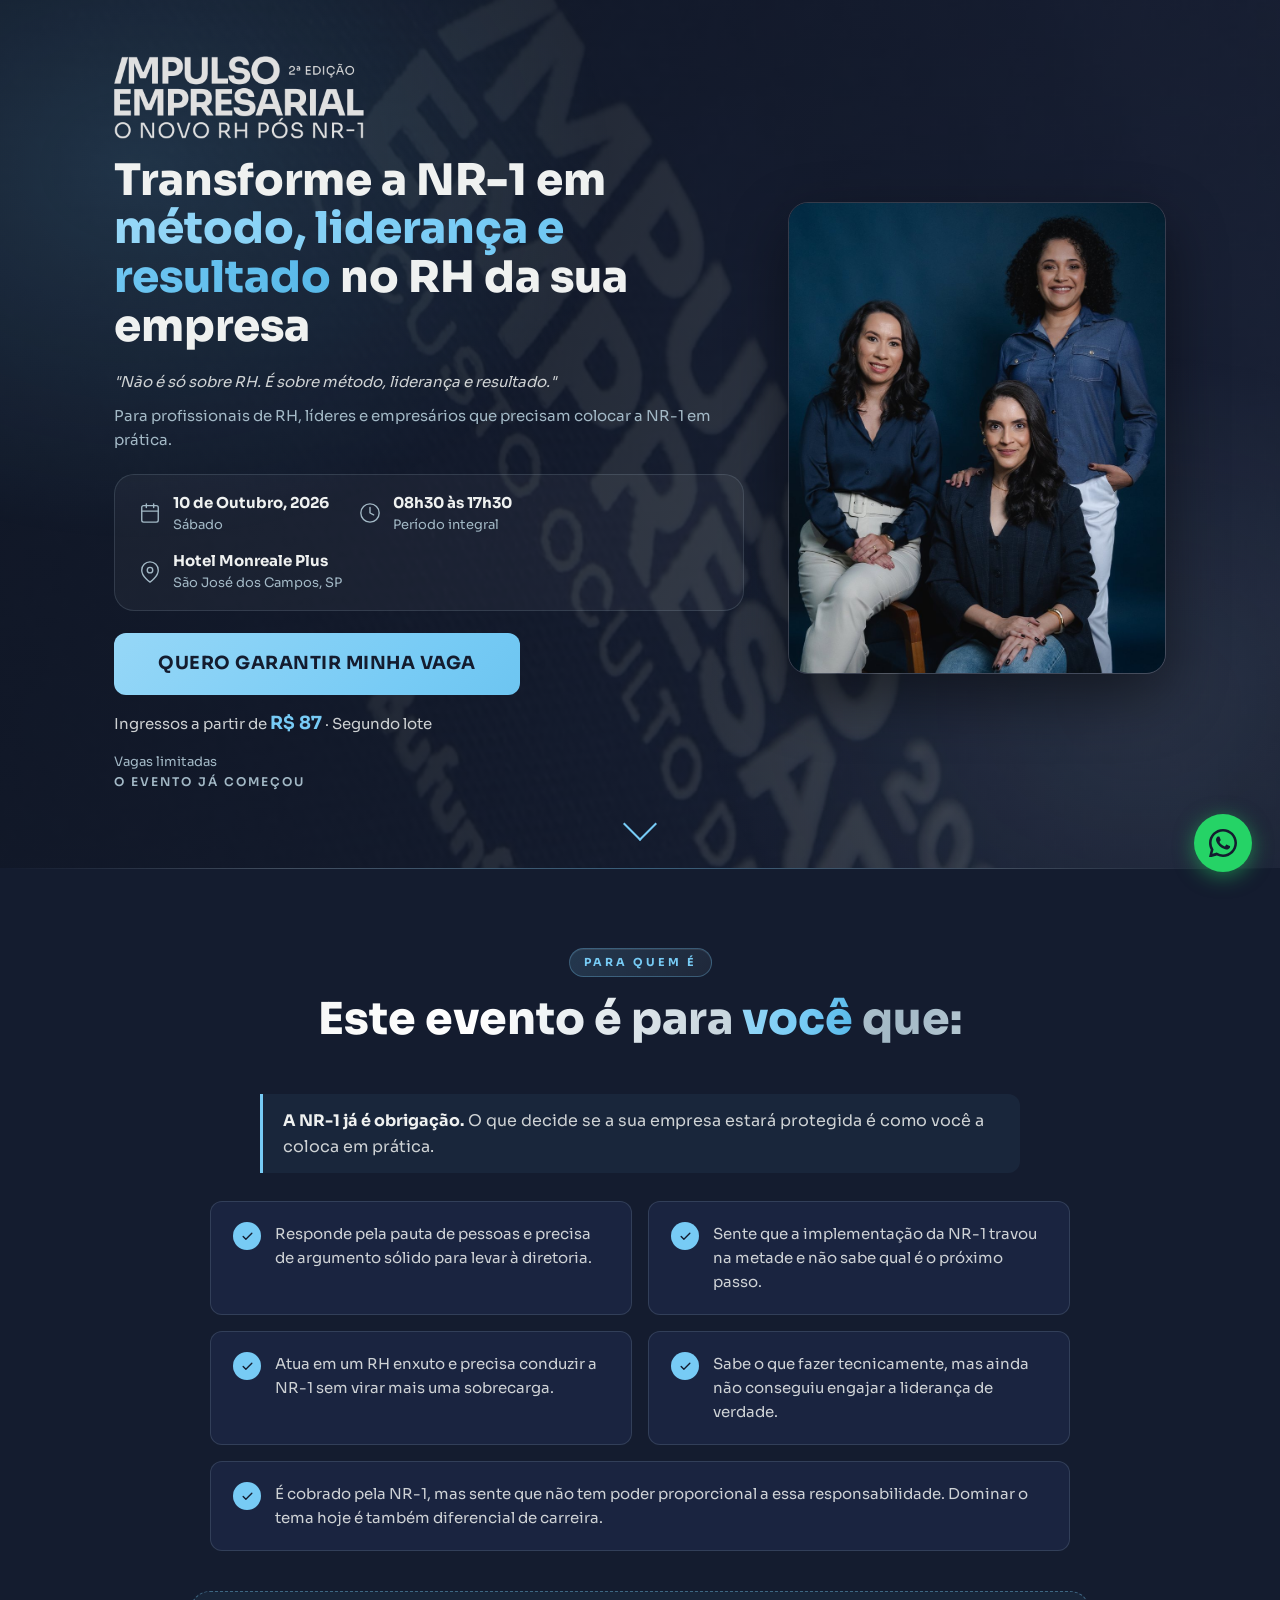
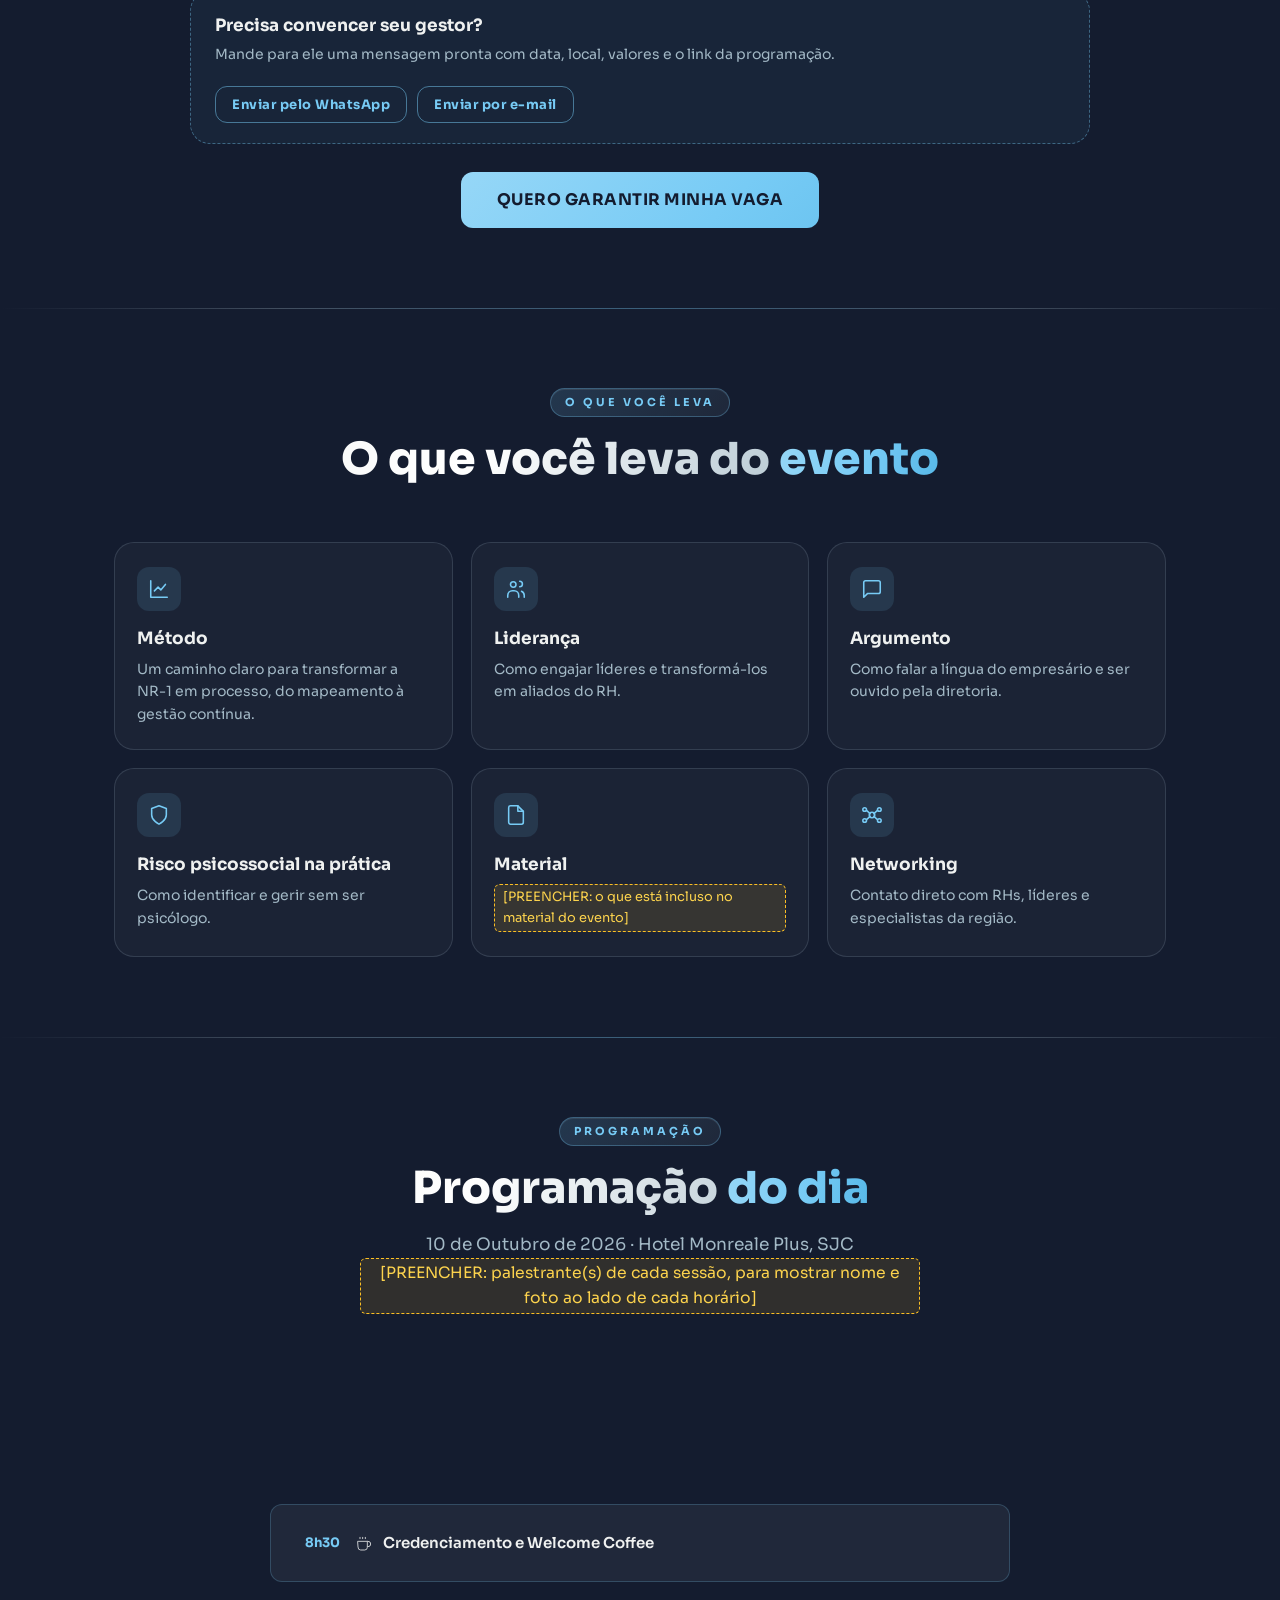
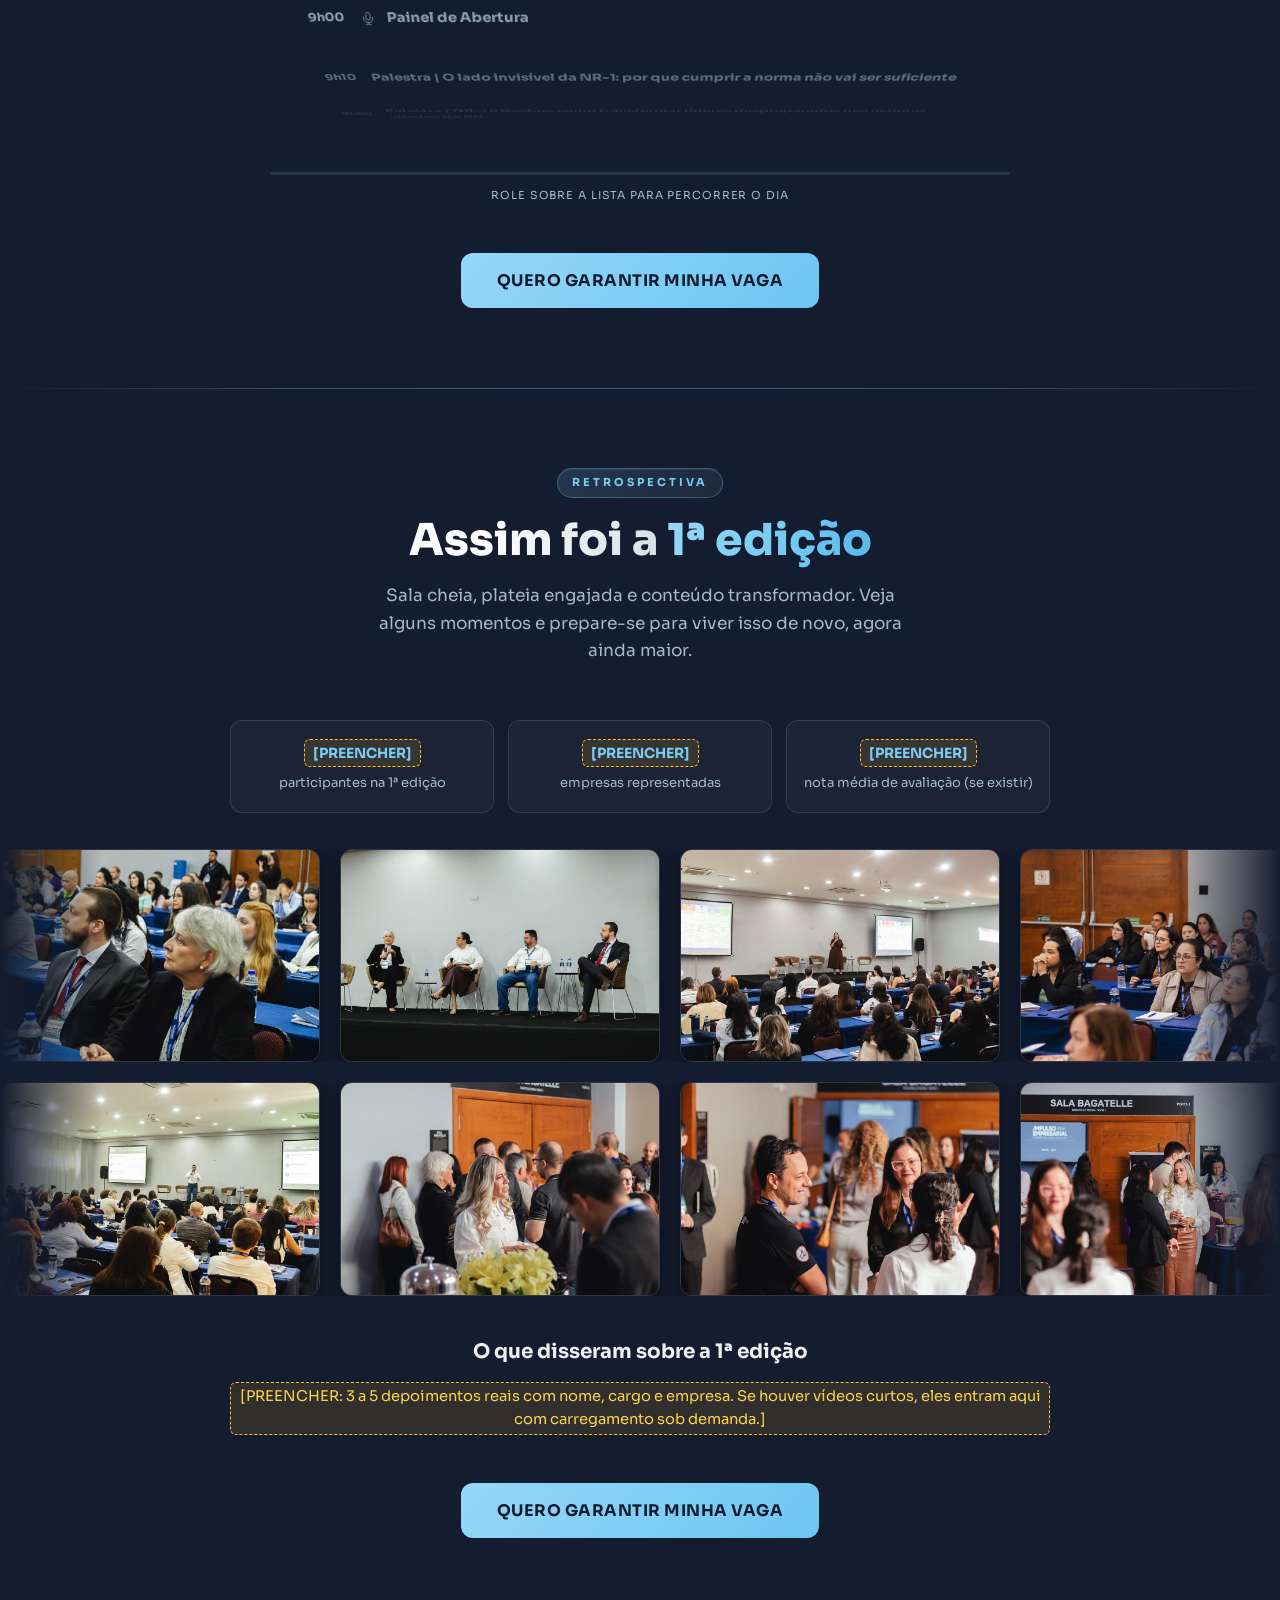
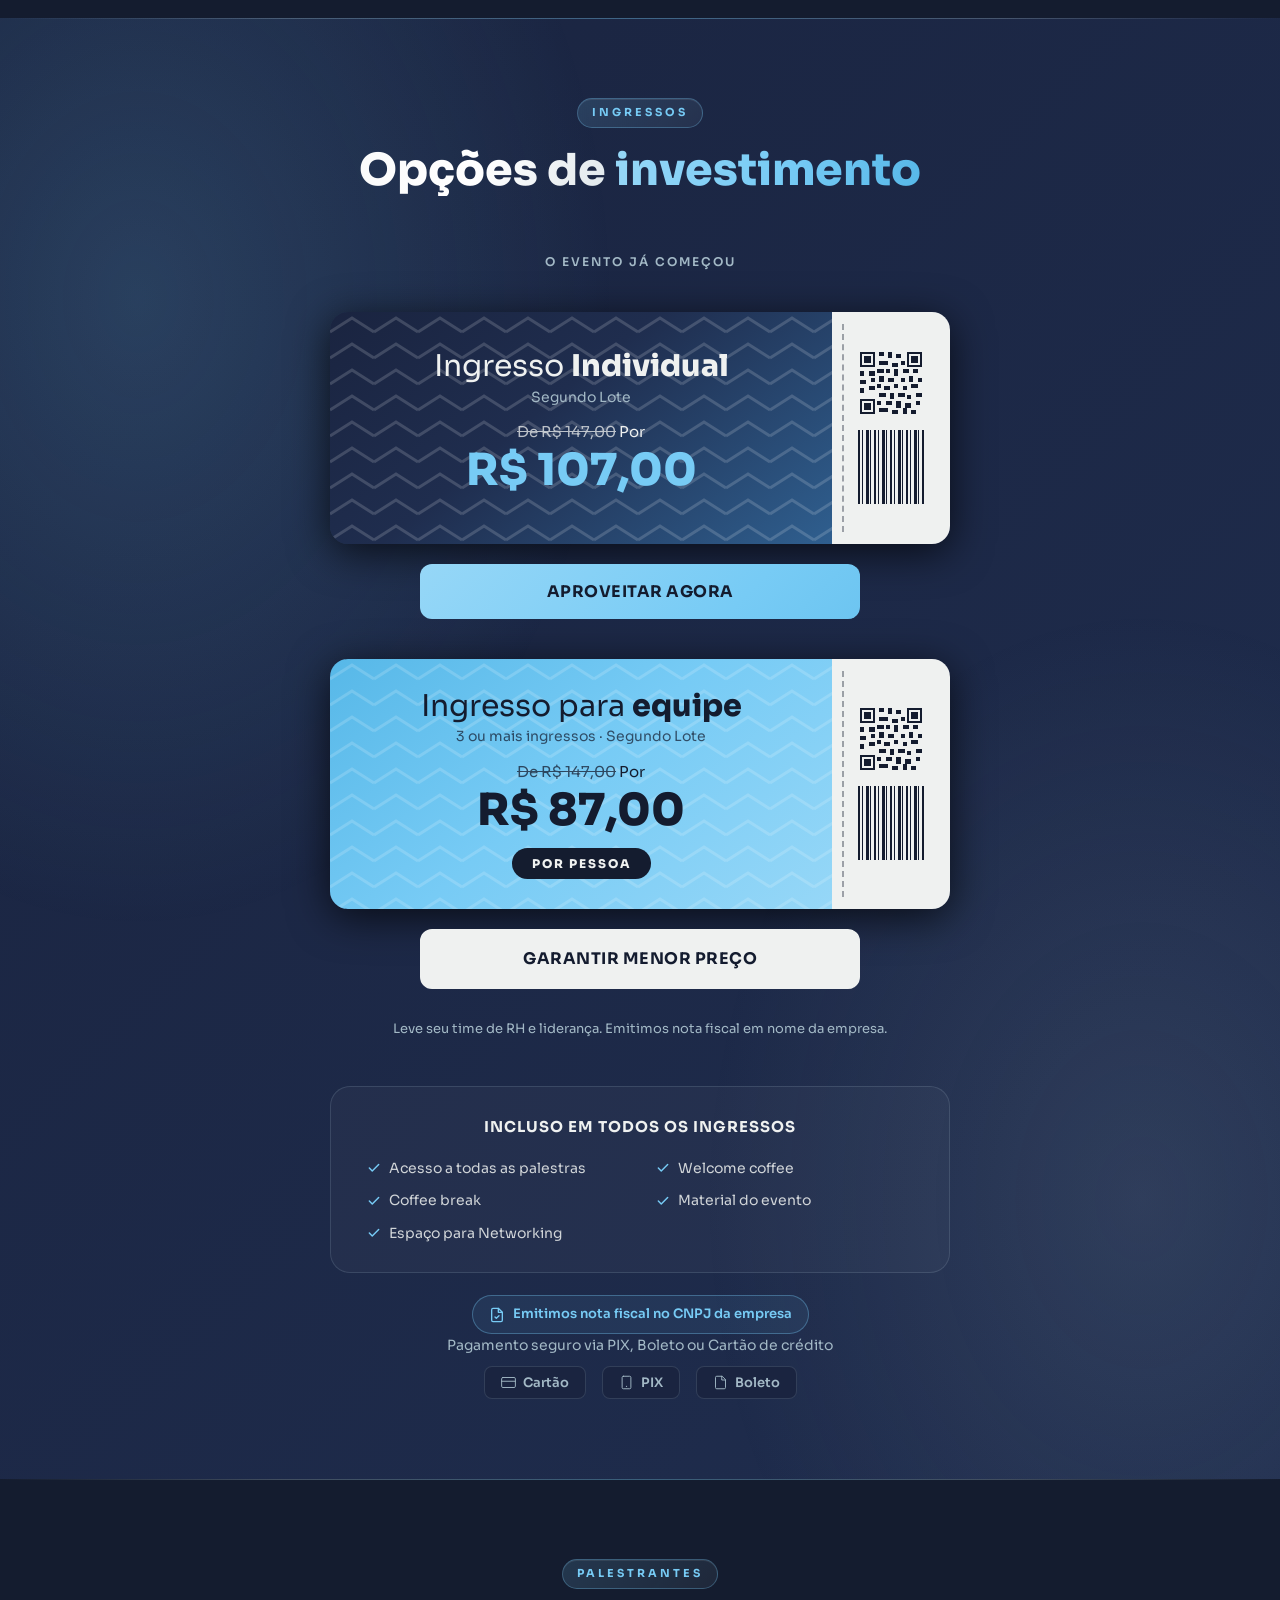
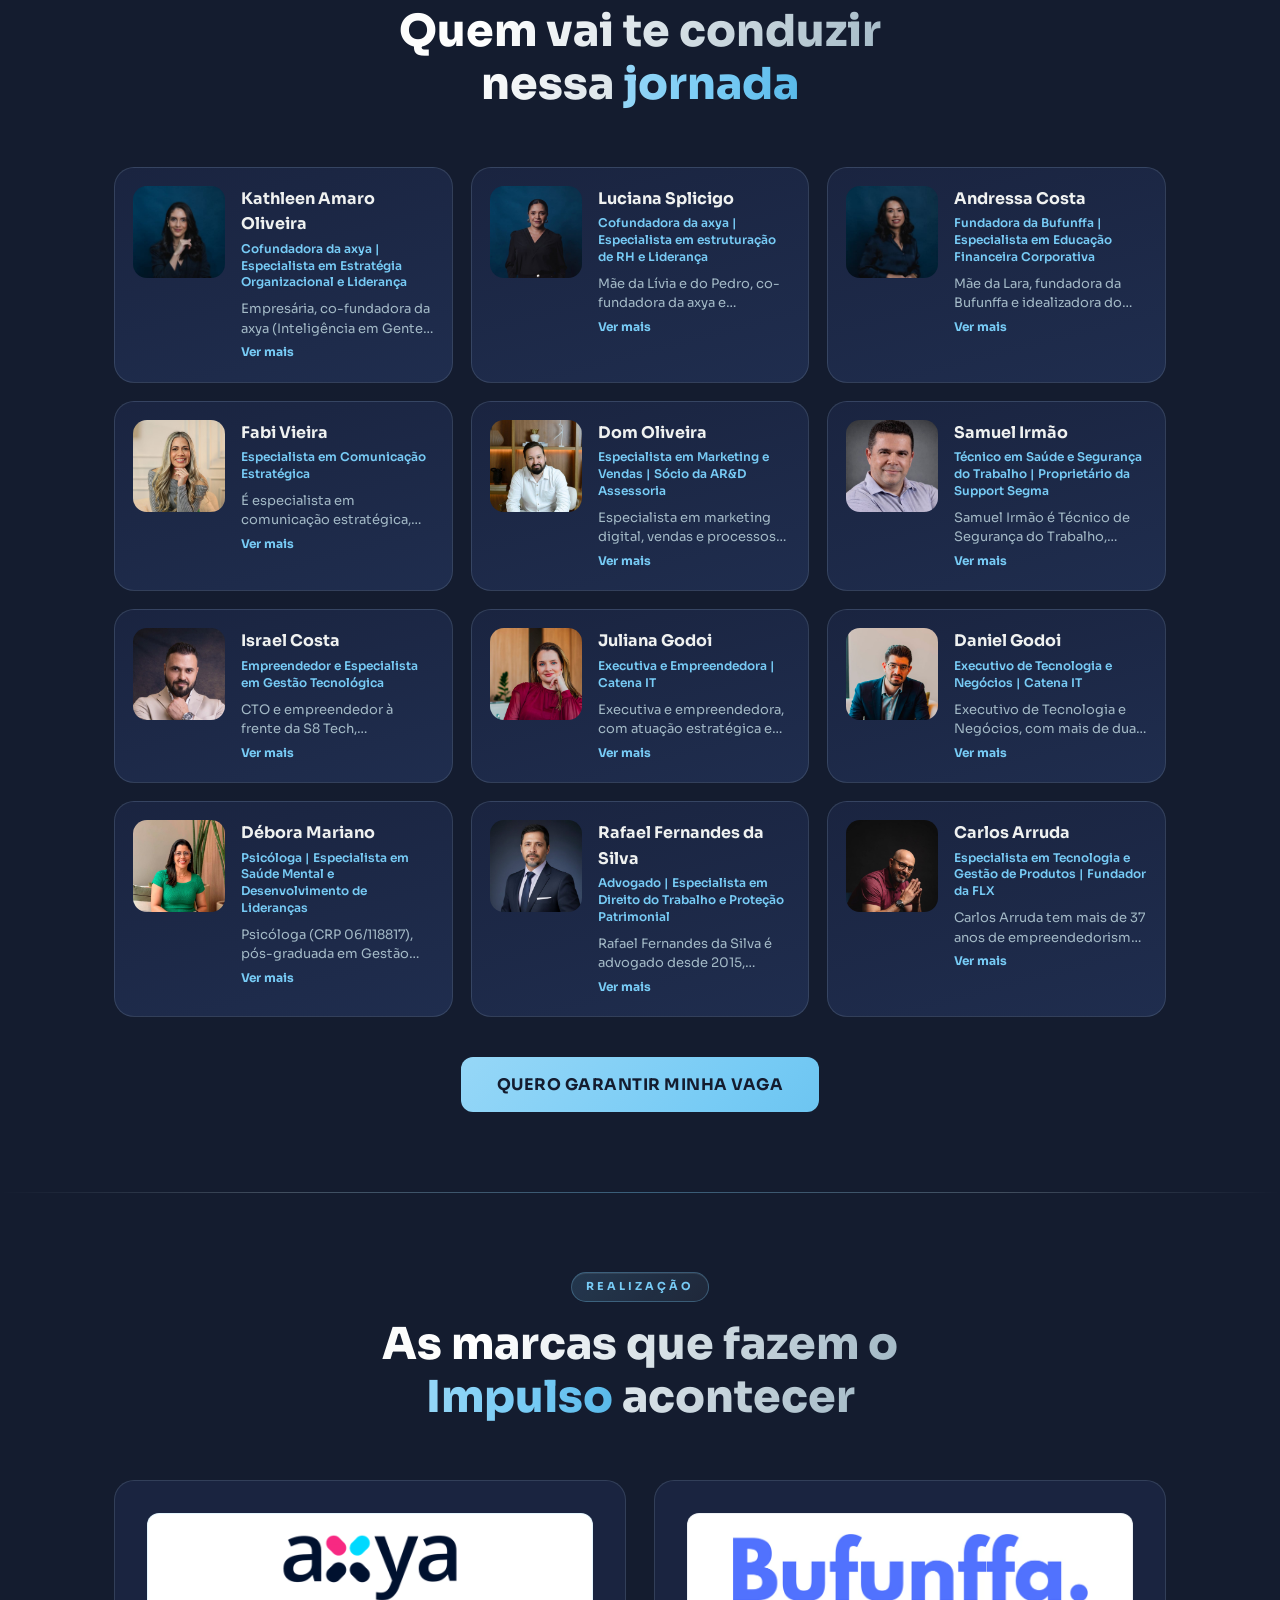
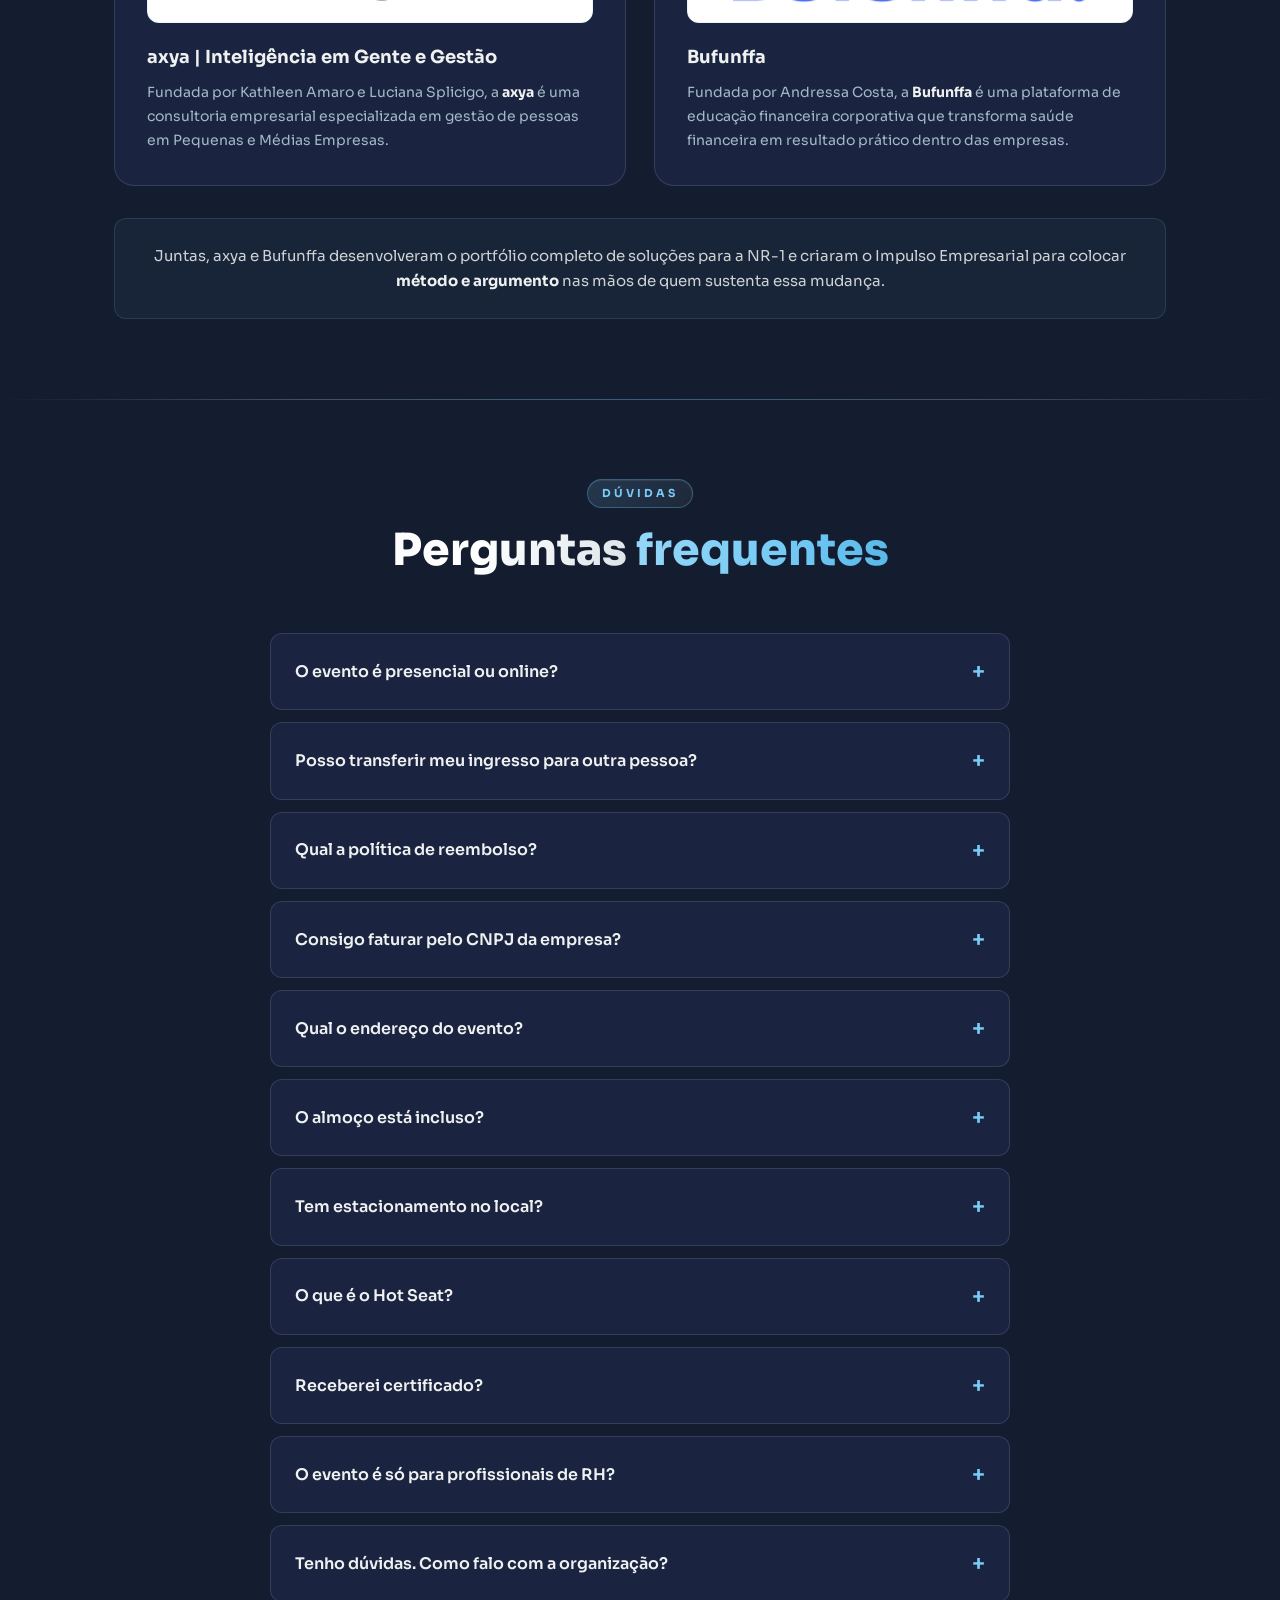
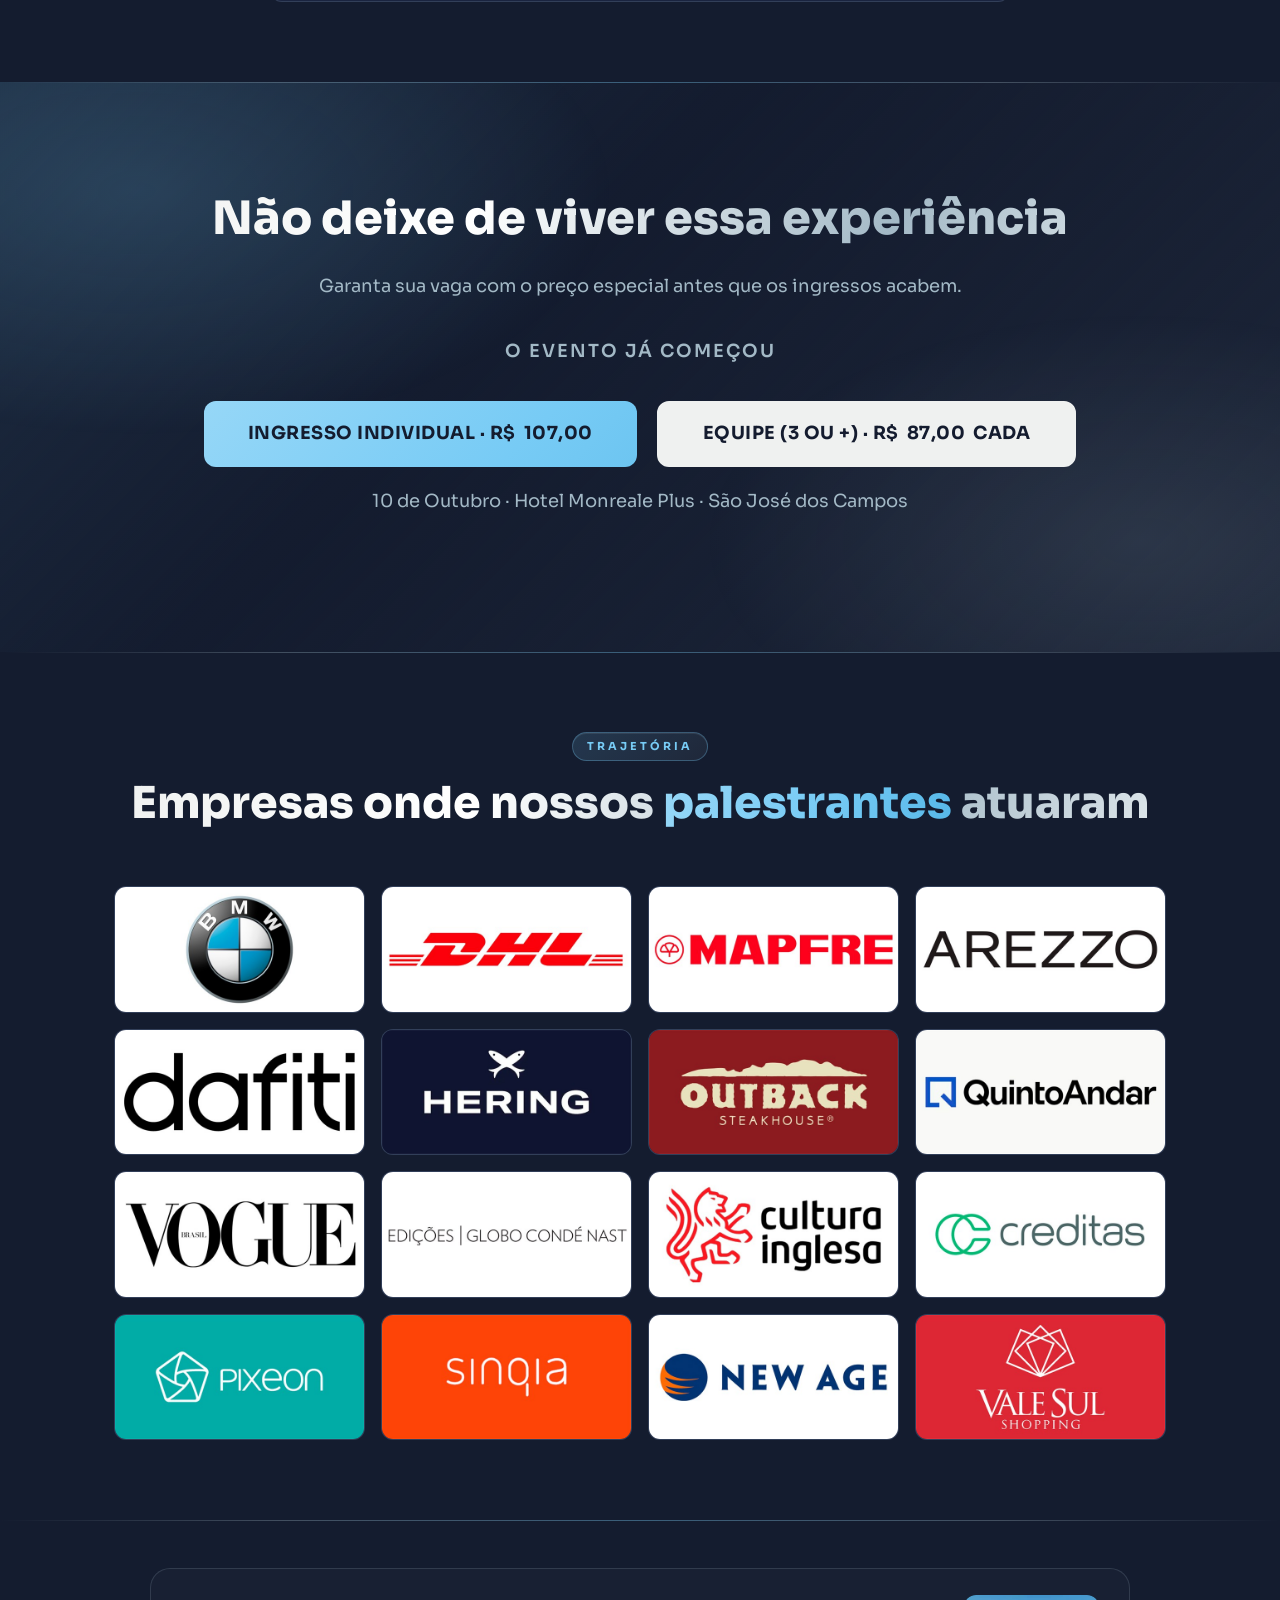
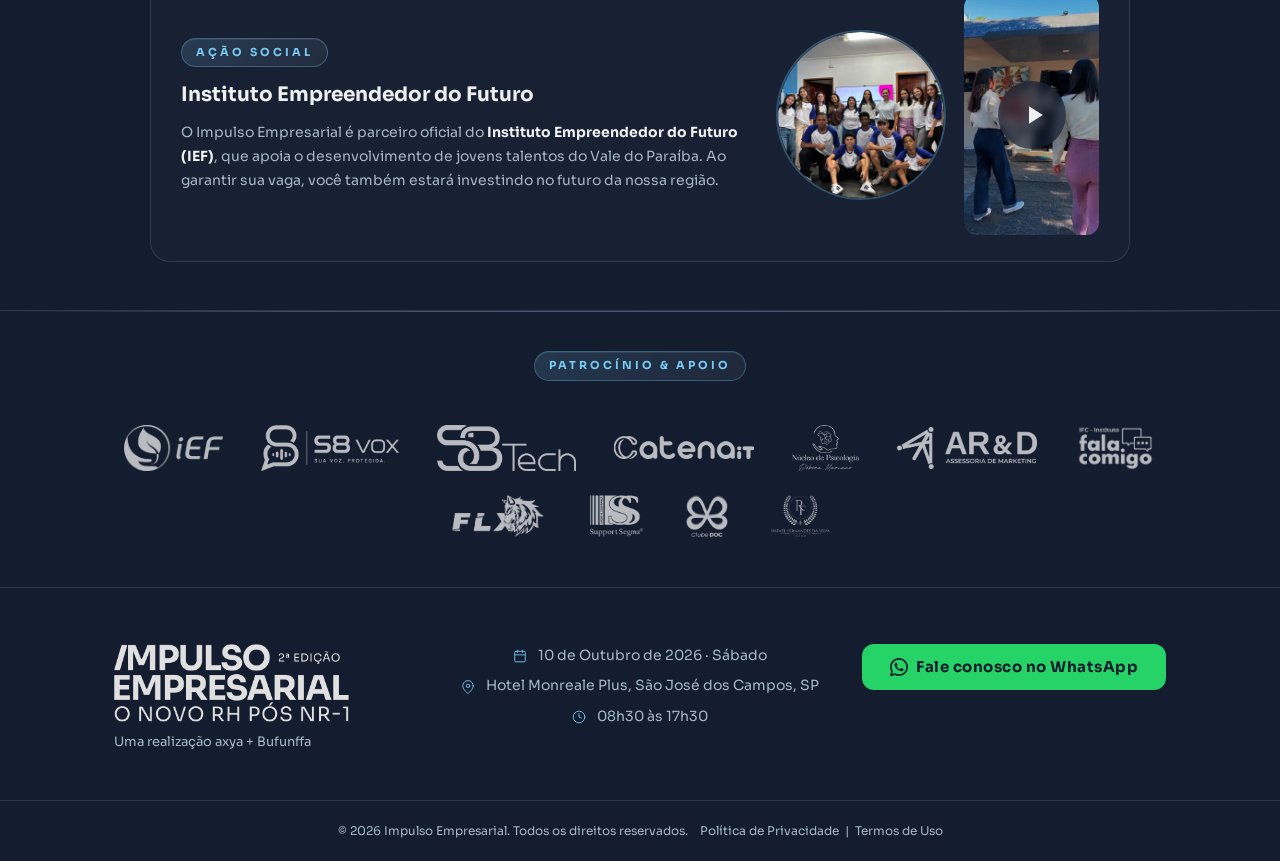
==== commit 32d293c6: "Rotulo do botao de equipe no CTA final Co-Authored-By: Claude Opus 5.5 <noreply@anthropic.com>" ====
--- a/index.html
+++ b/index.html
@@ -214,7 +214,7 @@
         aparecer depois que a pessoa já leu o hero. -->
    <figure class="hero-figure">
      <img src="assets/hero-realizadoras.jpg?v=placeholder"
-          alt="As três realizadoras do Impulso Empresarial — Andressa Costa, Kathleen Amaro e Luciana Splicigo"
+          alt="As três realizadoras do Impulso Empresarial: Andressa Costa, Kathleen Amaro e Luciana Splicigo"
           width="900" height="1125" fetchpriority="high" />
    </figure>
 
@@ -478,7 +478,7 @@
                .schedule-item acima, que seguem no DOM e são lidos
                normalmente por leitor de tela. -->
           <div class="schedule-scroll" id="schedule-scroll" tabindex="0"
-               role="group" aria-label="Programação do dia — role para percorrer">
+               role="group" aria-label="Programação do dia, role para percorrer">
             <div class="schedule-scroll-spacer" id="schedule-scroll-spacer"></div>
           </div>
         </div>
@@ -1043,7 +1043,7 @@
           INGRESSO INDIVIDUAL · R$ <span id="preco-cta-ate3">107,00</span>
         </a>
         <a href="https://chk.eduzz.com/R9JXX1EP0X" data-checkout="3mais" data-posicao="cta-final-equipe" class="btn btn-gold btn-xl" target="_blank" rel="noopener">
-          EQUIPE, 3 OU + · R$ <span id="preco-cta-4mais">87,00</span> CADA
+          EQUIPE (3 OU +) · R$ <span id="preco-cta-4mais">87,00</span> CADA
         </a>
       </div>
       <p class="nota-espera" data-nota-espera hidden></p>
@@ -1134,7 +1134,7 @@
       <li><img src="assets/patrocinadores/logo-s8-vox.png" alt="S8 Vox" loading="lazy" width="420" height="140" /></li>
       <li><img src="assets/patrocinadores/logo-s8-tech.png" alt="S8 Tech" loading="lazy" width="420" height="139" /></li>
       <li><img src="assets/patrocinadores/logo-catena.png" alt="Catena iT" loading="lazy" width="420" height="69" /></li>
-      <li><img src="assets/patrocinadores/logo-nucleo.png" alt="Núcleo de Psicologia — Débora Mariano" loading="lazy" width="420" height="286" /></li>
+      <li><img src="assets/patrocinadores/logo-nucleo.png" alt="Núcleo de Psicologia, Débora Mariano" loading="lazy" width="420" height="286" /></li>
       <li><img src="assets/patrocinadores/logo-ard.png" alt="AR&amp;D Assessoria de Marketing" loading="lazy" width="420" height="125" /></li>
       <li><img src="assets/patrocinadores/logo-fala-comigo.png" alt="IFC - Instituto Fala Comigo" loading="lazy" width="420" height="239" /></li>
       <li><img src="assets/patrocinadores/logo-flx.png" alt="FLX (Field Leadership Experience)" loading="lazy" width="420" height="189" /></li>
@@ -1152,7 +1152,7 @@
   <div class="container footer-inner">
     <div class="footer-brand">
       <img class="footer-logo" src="assets/logo-impulso-full.png"
-           alt="Impulso Empresarial — 2ª Edição — O Novo RH Pós NR-1"
+           alt="Impulso Empresarial, 2ª Edição, O Novo RH Pós NR-1"
            width="1500" height="496" loading="lazy" />
       <!-- A logo acima já traz "2ª Edição" e a tagline; a linha não os repete. -->
       <p>Uma realização axya + Bufunffa</p>
@@ -1300,7 +1300,7 @@
   },
   "espera": {
     "rotulo": "ENTRAR NA LISTA DE ESPERA",
-    "nota": "Vendas a partir de 09/09 — avisamos você primeiro.",
+    "nota": "Vendas a partir de 09/09. Avisamos você primeiro.",
     "titulo": "Entre na lista de espera",
     "sub": "As vendas abrem no dia 09/09. Deixe seu contato e avisamos você antes de todo mundo.",
     "botao": "QUERO SER AVISADO",
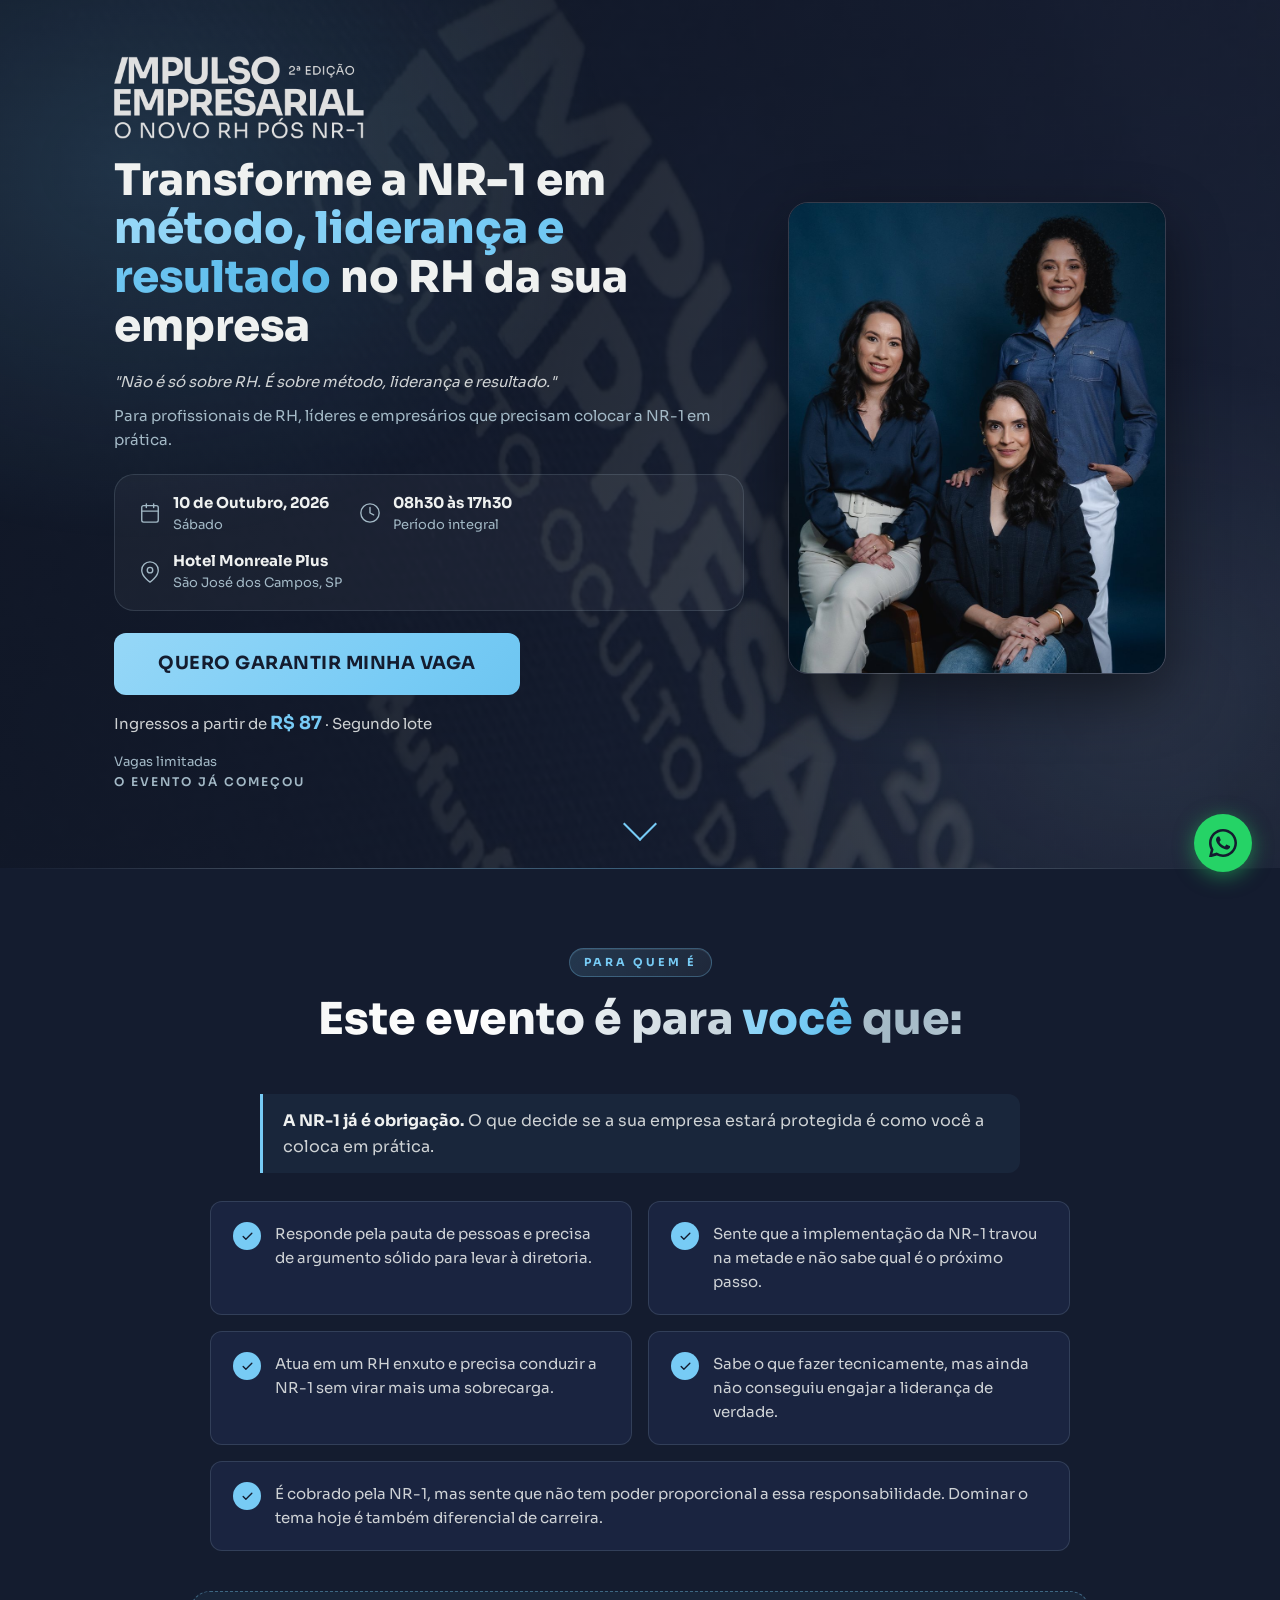
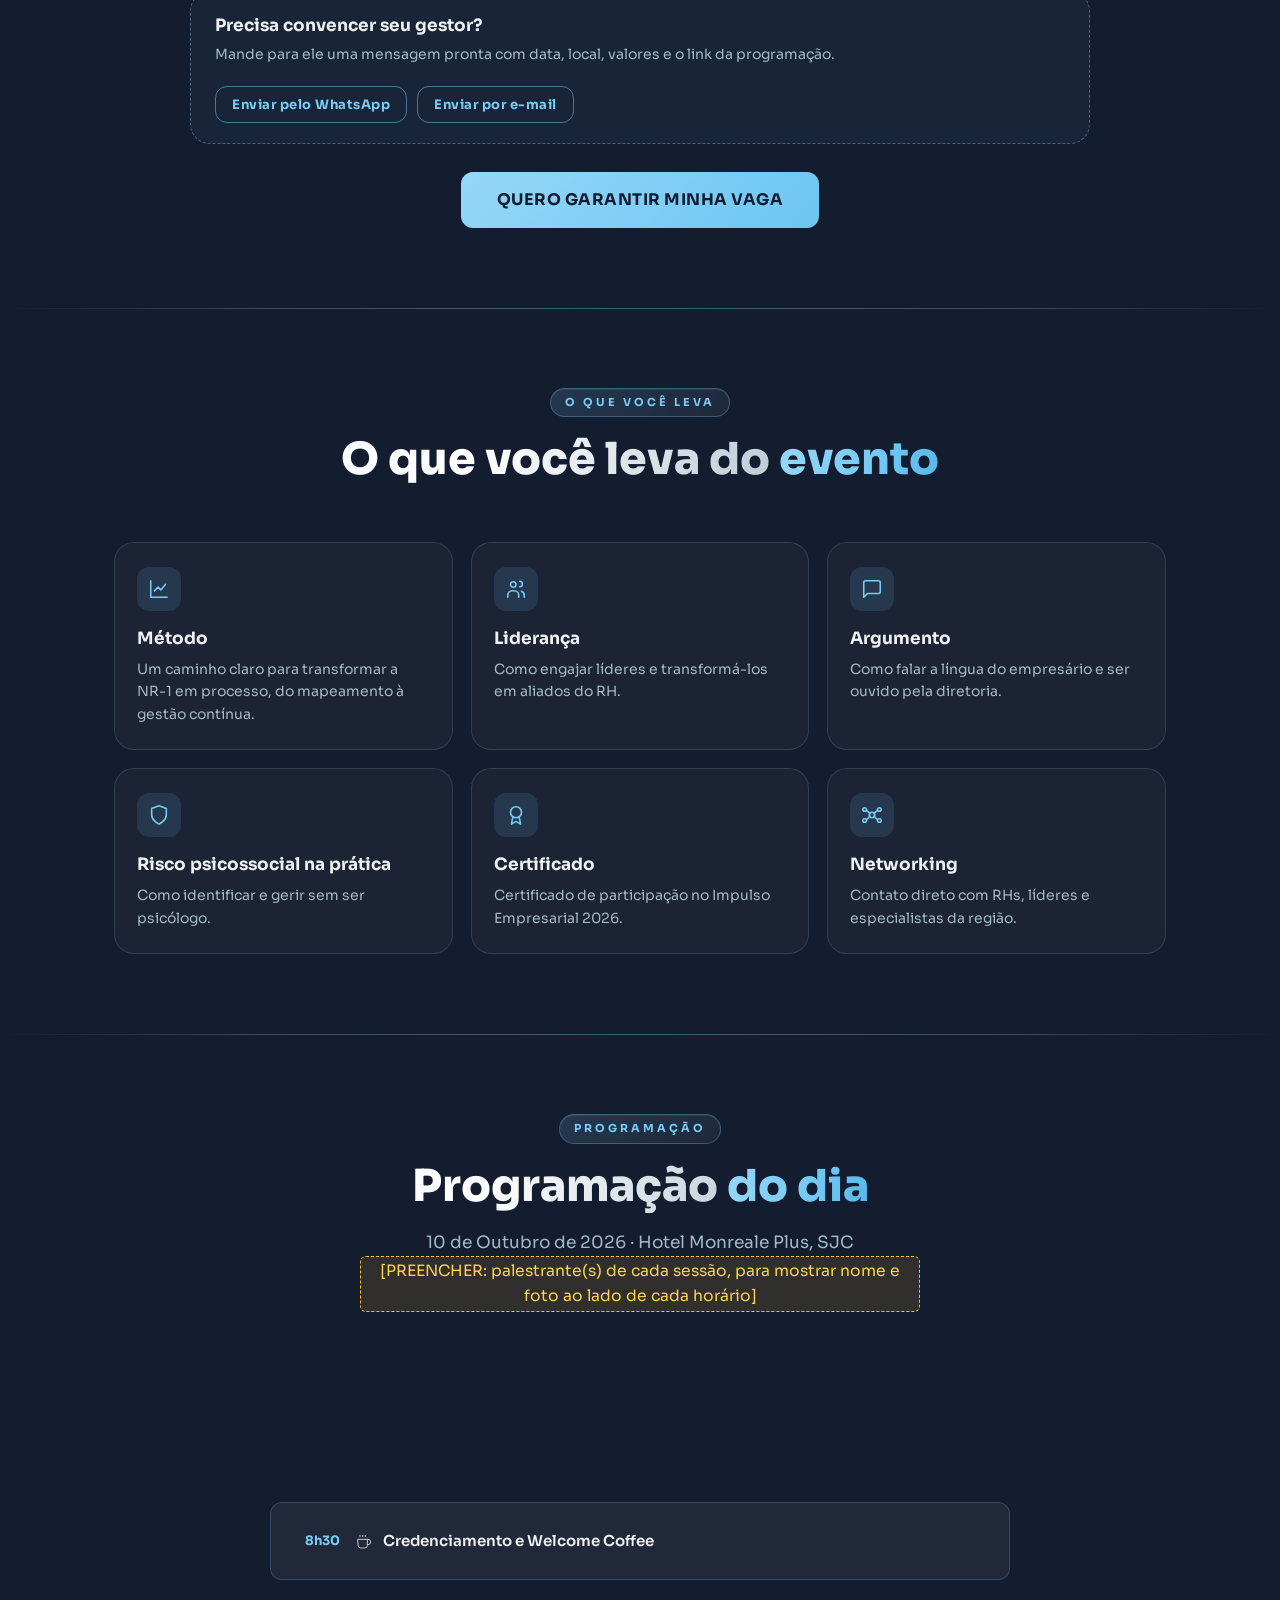
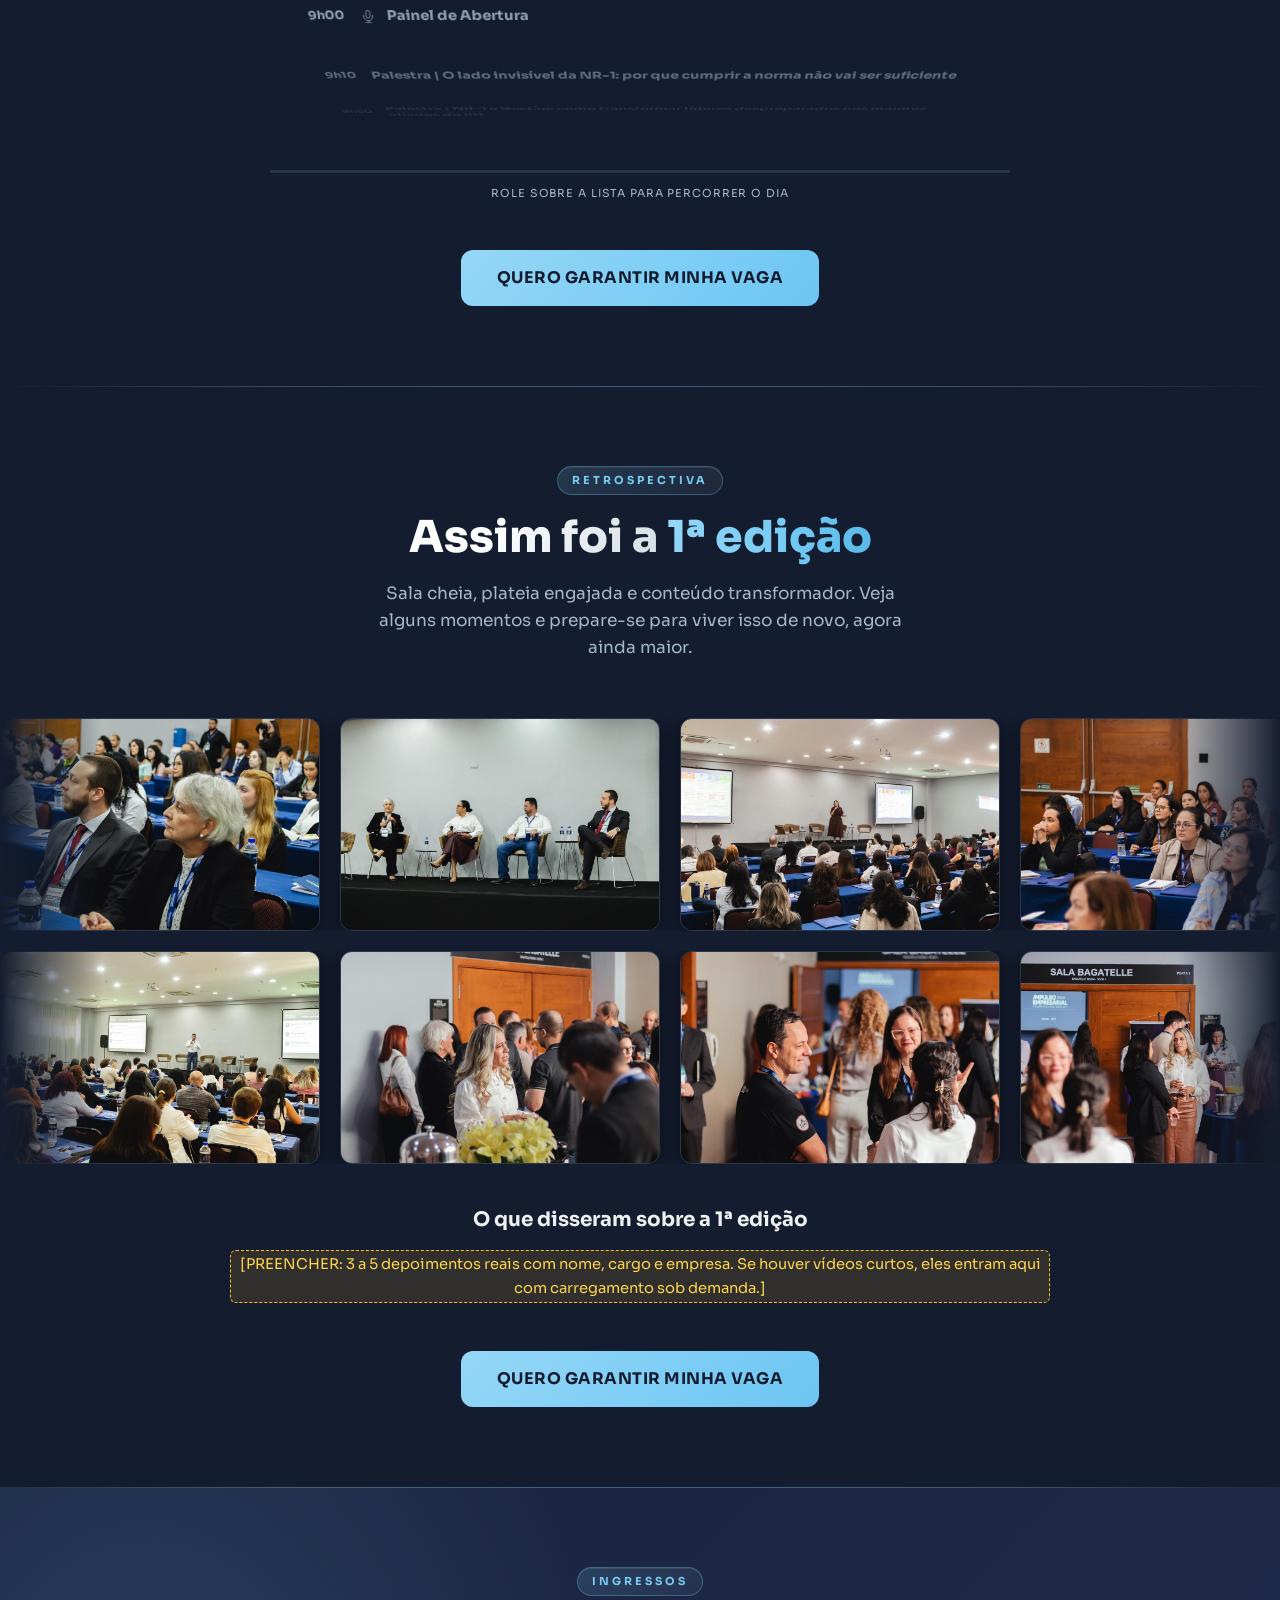
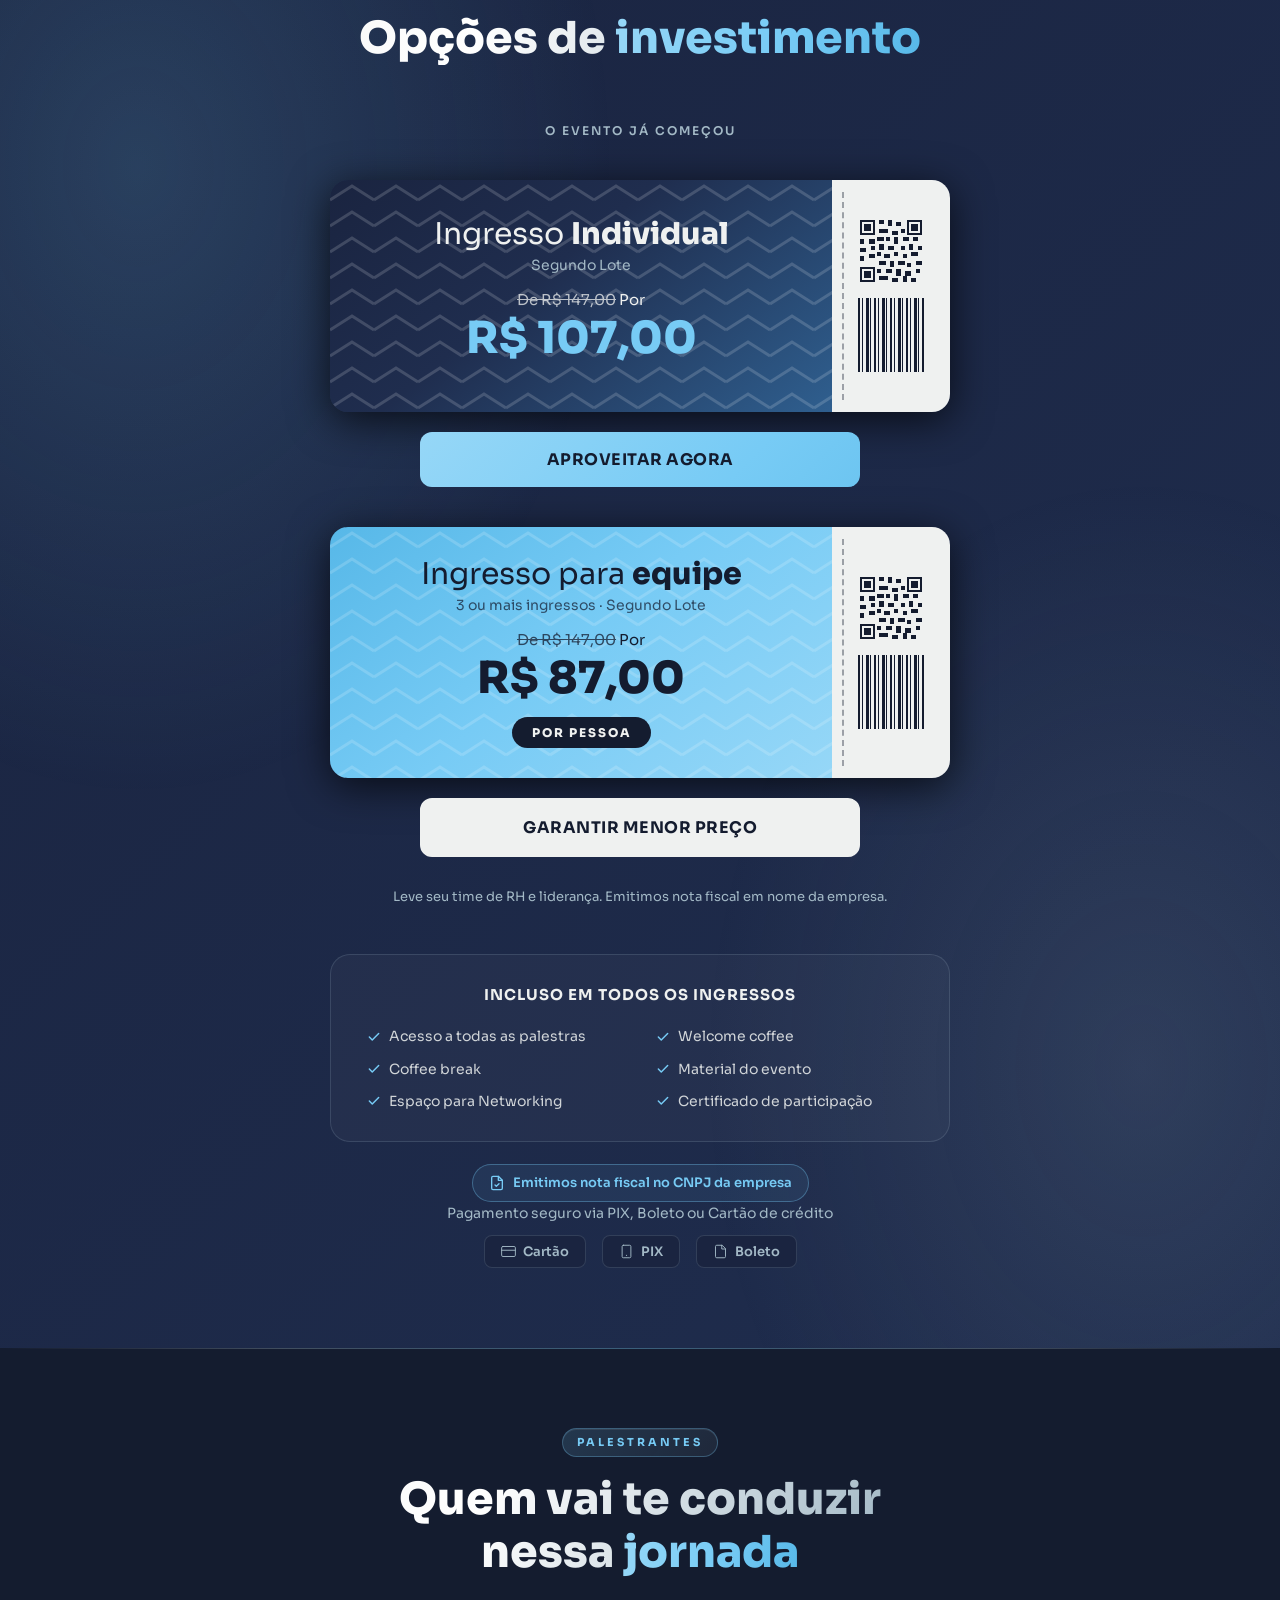
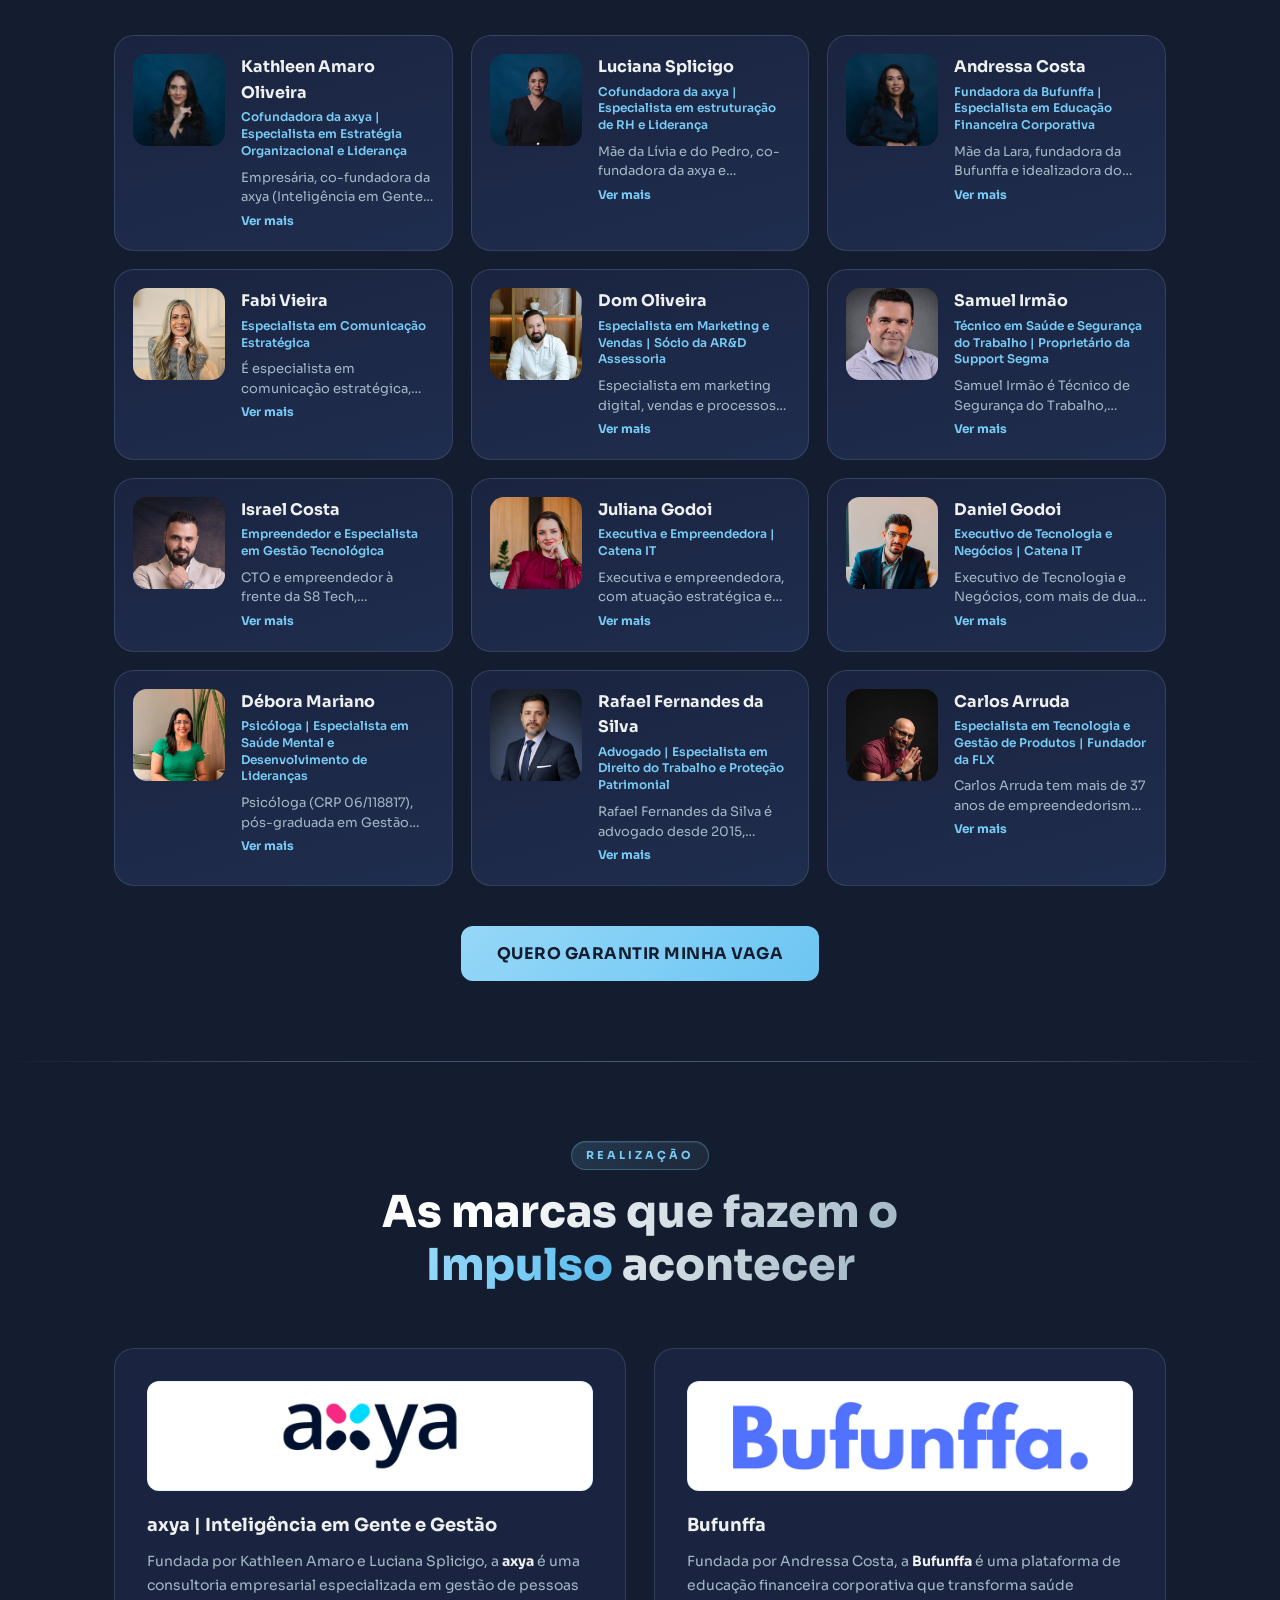
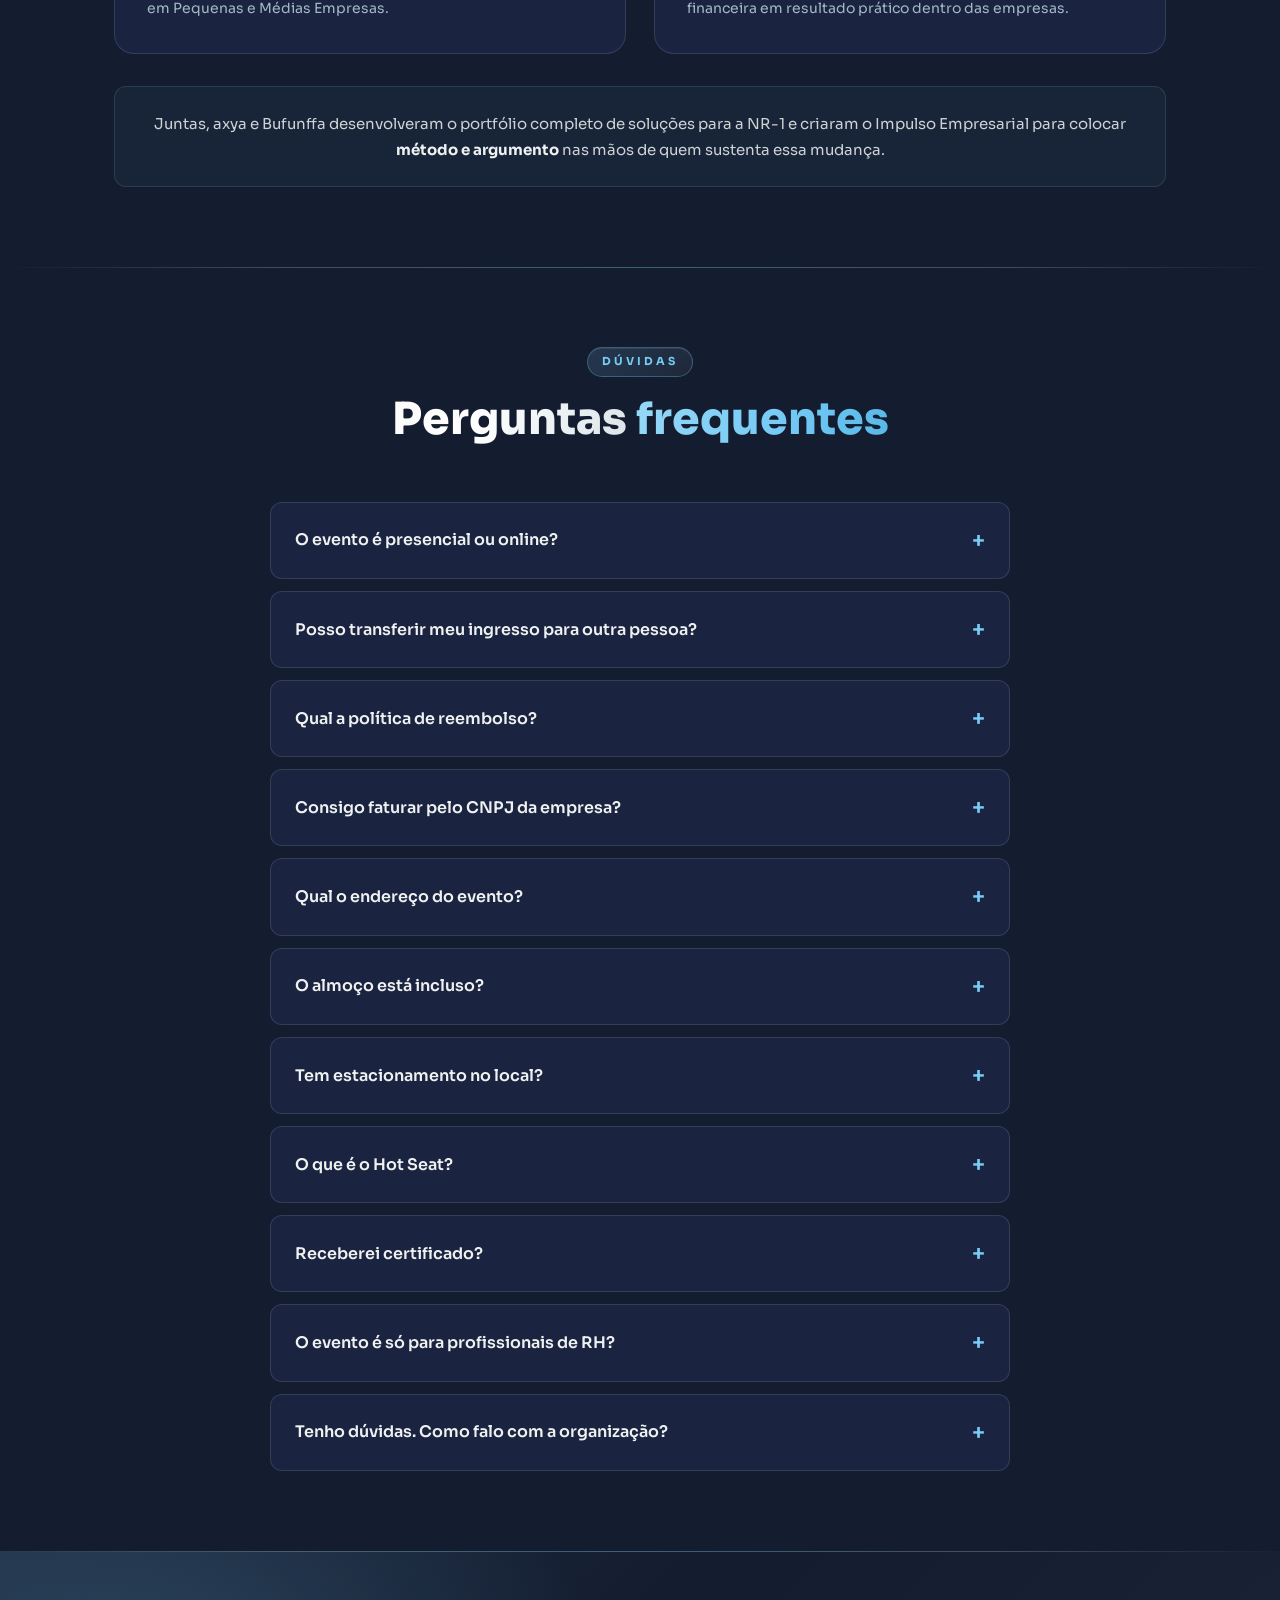
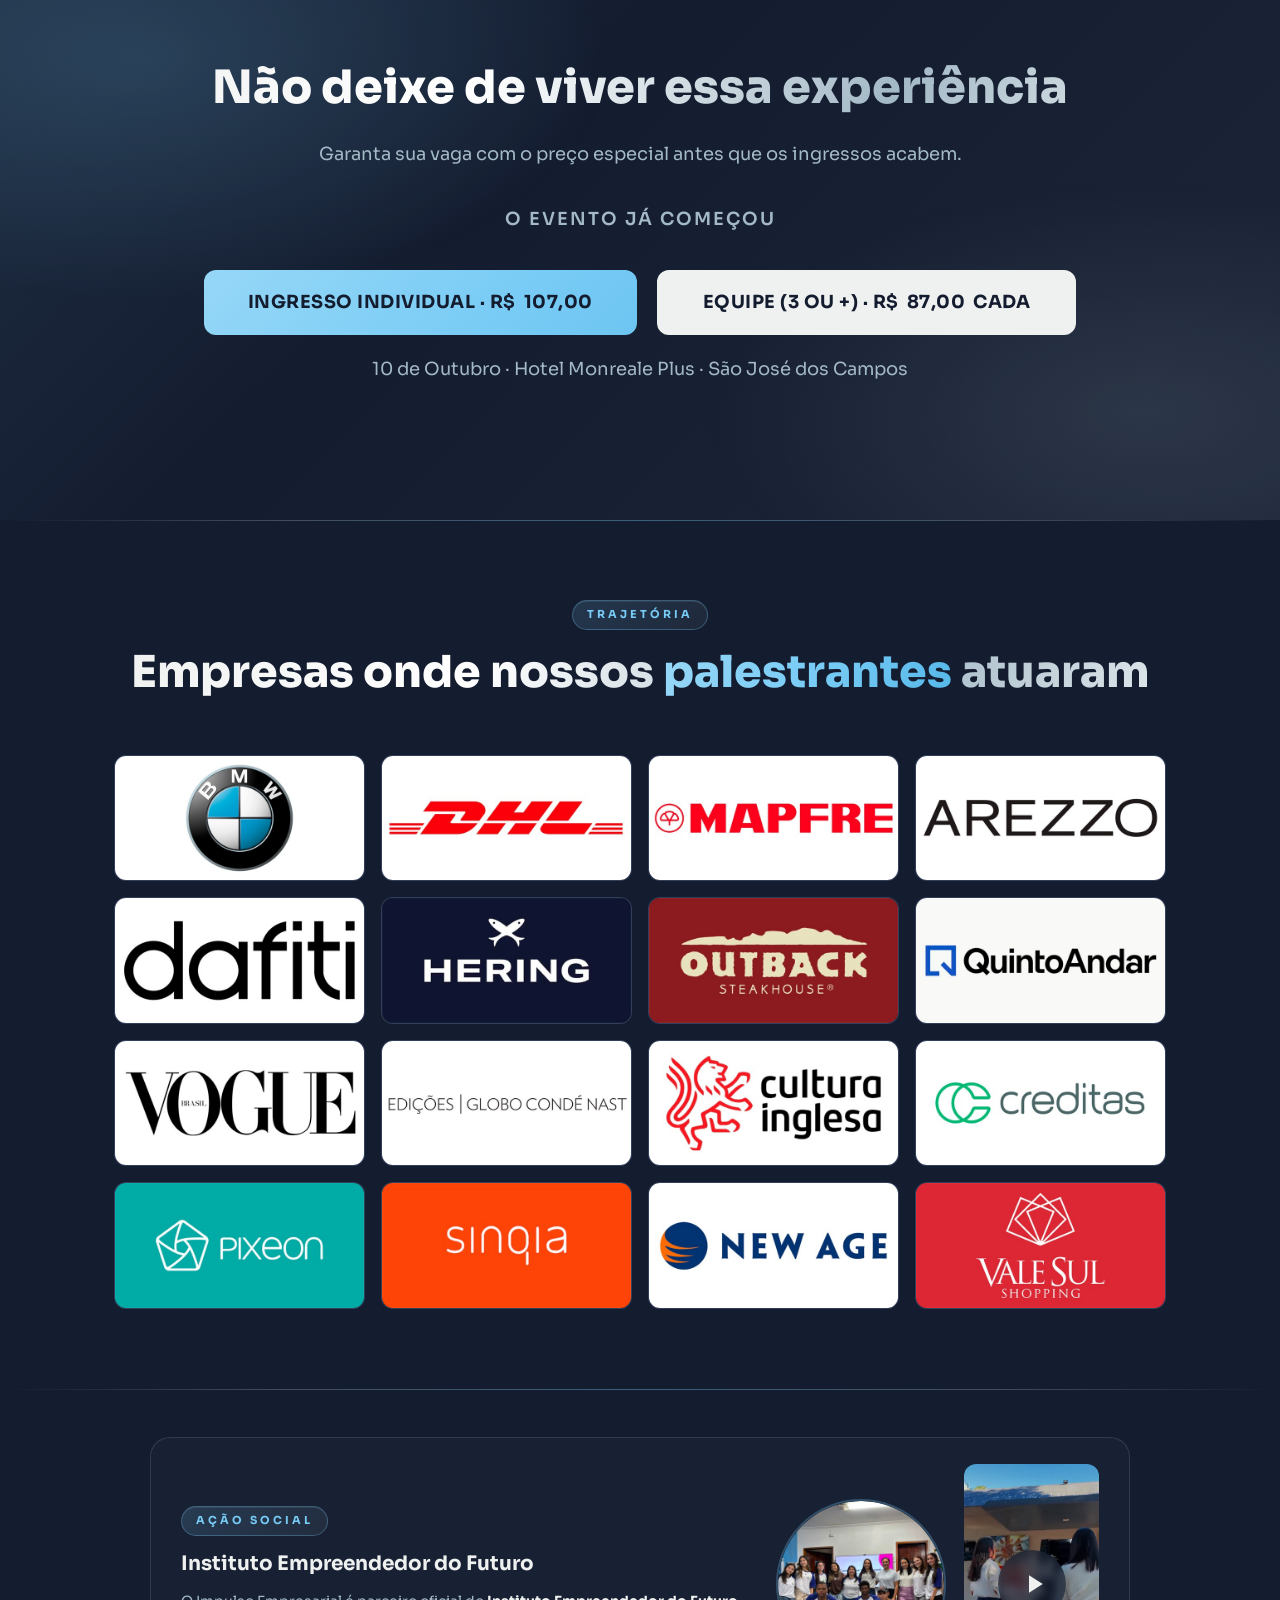
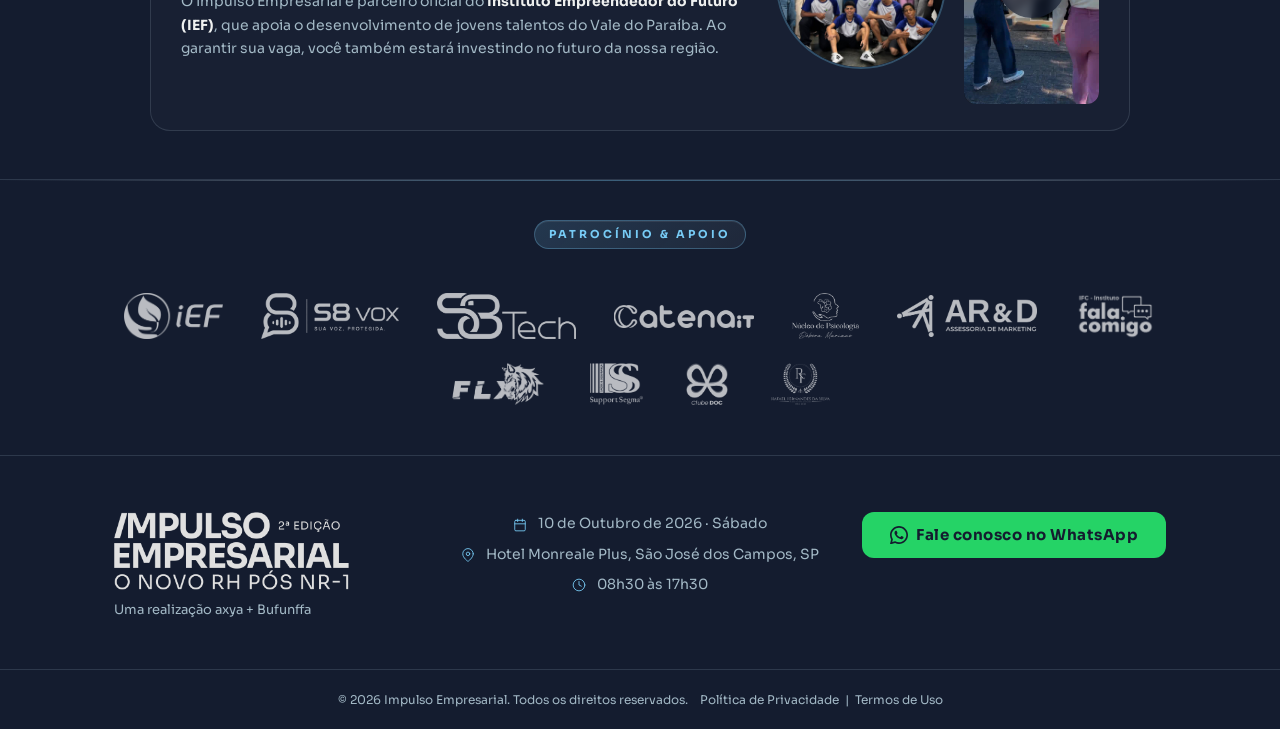
==== commit 8454ea28: "Respostas da organizacao aplicadas na pagina v2 Endereco do hotel e link do Maps no FAQ. Almoco: nao" ====
--- a/index.html
+++ b/index.html
@@ -229,8 +229,6 @@
       <span class="section-tag">Para quem é</span>
       <h2 class="section-title">Este evento é para <span class="highlight">você</span> que:</h2>
     </div>
-    <!-- Texto sugerido pela consultoria, generico de proposito. Validar com o
-         advogado palestrante antes de publicar em producao. -->
     <p class="aviso-nr1"><strong>A NR-1 já é obrigação.</strong> O que decide se a sua empresa estará protegida é como você a coloca em prática.</p>
     <div class="checklist-grid" id="checklist-carousel">
       <div class="checklist-item">
@@ -312,9 +310,9 @@
         <p>Como identificar e gerir sem ser psicólogo.</p>
       </article>
       <article class="leva-card">
-        <span class="leva-icone"><svg xmlns="http://www.w3.org/2000/svg" width="22" height="22" viewBox="0 0 24 24" fill="none" stroke="currentColor" stroke-width="1.7" stroke-linecap="round" stroke-linejoin="round" aria-hidden="true"><path d="M14 2H6a2 2 0 0 0-2 2v16a2 2 0 0 0 2 2h12a2 2 0 0 0 2-2V8z"/><polyline points="14 2 14 8 20 8"/></svg></span>
-        <h3>Material</h3>
-        <p><span class="preencher">[PREENCHER: o que está incluso no material do evento]</span></p>
+        <span class="leva-icone"><svg xmlns="http://www.w3.org/2000/svg" width="22" height="22" viewBox="0 0 24 24" fill="none" stroke="currentColor" stroke-width="1.7" stroke-linecap="round" stroke-linejoin="round" aria-hidden="true"><circle cx="12" cy="9" r="6"/><path d="M8.5 14 7 22l5-3 5 3-1.5-8"/></svg></span>
+        <h3>Certificado</h3>
+        <p>Certificado de participação no Impulso Empresarial 2026.</p>
       </article>
       <article class="leva-card">
         <span class="leva-icone"><svg xmlns="http://www.w3.org/2000/svg" width="22" height="22" viewBox="0 0 24 24" fill="none" stroke="currentColor" stroke-width="1.7" stroke-linecap="round" stroke-linejoin="round" aria-hidden="true"><circle cx="12" cy="12" r="3"/><circle cx="4" cy="6" r="2"/><circle cx="20" cy="6" r="2"/><circle cx="4" cy="18" r="2"/><circle cx="20" cy="18" r="2"/><path d="m6 7 4 3.5M18 7l-4 3.5M6 17l4-3.5M18 17l-4-3.5"/></svg></span>
@@ -508,11 +506,6 @@
       <h2 class="section-title">Assim foi a <span class="highlight">1ª edição</span></h2>
       <p class="section-subtitle">Sala cheia, plateia engajada e conteúdo transformador. Veja alguns momentos e prepare-se para viver isso de novo, agora ainda maior.</p>
     </div>
-    <ul class="numeros-1a">
-      <li><strong class="preencher">[PREENCHER]</strong><span>participantes na 1ª edição</span></li>
-      <li><strong class="preencher">[PREENCHER]</strong><span>empresas representadas</span></li>
-      <li><strong class="preencher">[PREENCHER]</strong><span>nota média de avaliação (se existir)</span></li>
-    </ul>
   </div>
 
   <div class="gallery-marquee-wrapper">
@@ -722,6 +715,7 @@
         <li><span class="feat-check"><svg xmlns="http://www.w3.org/2000/svg" width="14" height="14" viewBox="0 0 24 24" fill="none" stroke="currentColor" stroke-width="2.5" stroke-linecap="round" stroke-linejoin="round"><polyline points="20 6 9 17 4 12"/></svg></span> Coffee break</li>
         <li><span class="feat-check"><svg xmlns="http://www.w3.org/2000/svg" width="14" height="14" viewBox="0 0 24 24" fill="none" stroke="currentColor" stroke-width="2.5" stroke-linecap="round" stroke-linejoin="round"><polyline points="20 6 9 17 4 12"/></svg></span> Material do evento</li>
         <li><span class="feat-check"><svg xmlns="http://www.w3.org/2000/svg" width="14" height="14" viewBox="0 0 24 24" fill="none" stroke="currentColor" stroke-width="2.5" stroke-linecap="round" stroke-linejoin="round"><polyline points="20 6 9 17 4 12"/></svg></span> Espaço para Networking</li>
+        <li><span class="feat-check"><svg xmlns="http://www.w3.org/2000/svg" width="14" height="14" viewBox="0 0 24 24" fill="none" stroke="currentColor" stroke-width="2.5" stroke-linecap="round" stroke-linejoin="round"><polyline points="20 6 9 17 4 12"/></svg></span> Certificado de participação</li>
       </ul>
     </div>
 
@@ -973,11 +967,11 @@
       </details>
       <details class="faq-item">
         <summary>Qual o endereço do evento?</summary>
-        <div class="faq-answer"><p>Hotel Monreale Plus, <span class="preencher">[PREENCHER: endereço completo]</span>, São José dos Campos, SP. <span class="preencher">[PREENCHER: link do Google Maps]</span></p></div>
+        <div class="faq-answer"><p>Hotel Monreale Plus: Av. Engenheiro Francisco José Longo, 511, Jardim São Dimas, São José dos Campos, SP, CEP 12245-001. <a href="https://maps.app.goo.gl/q49vdptbgLYSaaSs8" target="_blank" rel="noopener">Ver no Google Maps</a></p></div>
       </details>
       <details class="faq-item">
         <summary>O almoço está incluso?</summary>
-        <div class="faq-answer"><p><span class="preencher">[PREENCHER: o ingresso inclui welcome coffee e coffee break; confirmar se o almoço está incluso ou se é por conta do participante, na pausa das 12h10 às 13h40]</span></p></div>
+        <div class="faq-answer"><p>Não. O ingresso inclui welcome coffee e coffee break; o almoço fica por conta de cada participante, na pausa das 12h10 às 13h40.</p></div>
       </details>
       <details class="faq-item">
         <summary>Tem estacionamento no local?</summary>
@@ -993,7 +987,7 @@
       </details>
       <details class="faq-item">
         <summary>Receberei certificado?</summary>
-        <div class="faq-answer"><p><span class="preencher">[PREENCHER ou remover esta pergunta se não houver certificado]</span></p></div>
+        <div class="faq-answer"><p>Sim. Todos os participantes recebem certificado de participação.</p></div>
       </details>
       <details class="faq-item">
         <summary>O evento é só para profissionais de RH?</summary>
@@ -1053,8 +1047,6 @@
 </section>
 
 <!-- ========== DOBRA 7 — MARCAS QUE CONFIAM ========== -->
-<!-- Titulo trocado na v2: as logos vem da trajetoria dos palestrantes, nao de
-     clientes do evento. Pendente de confirmacao da organizacao. -->
 <section class="section section-mid" id="parceiros">
   <div class="container">
     <div class="section-header">
--- a/style.css
+++ b/style.css
@@ -3035,35 +3035,9 @@
   .leva-icone { grid-row: span 2; margin-bottom: 0; }
 }
 
-/* --- Prova social: numeros da 1a edicao e depoimentos --- */
-.numeros-1a {
-  list-style: none;
-  padding: 0;
-  margin: 8px auto 36px;
-  max-width: 820px;
-  display: grid;
-  grid-template-columns: repeat(3, minmax(0, 1fr));
-  gap: 14px;
-  text-align: center;
-}
-.numeros-1a li {
-  background: rgba(255, 255, 255, 0.03);
-  border: 1px solid var(--border);
-  border-radius: var(--radius);
-  padding: 18px 12px;
-  display: flex;
-  flex-direction: column;
-  align-items: center;
-  gap: 6px;
-}
-.numeros-1a strong { font-family: var(--font-heading); font-size: 28px; color: var(--primary); }
-.numeros-1a strong.preencher { font-size: 14px; }
-.numeros-1a span { font-size: 13px; color: var(--text-muted); }
+/* --- Prova social: depoimentos da 1a edicao --- */
 .depoimentos { max-width: 820px; margin: 40px auto 0; text-align: center; }
 .depoimentos h3 { font-family: var(--font-heading); font-size: 20px; color: var(--white); margin-bottom: 14px; }
-@media (max-width: 560px) {
-  .numeros-1a { grid-template-columns: 1fr; }
-}
 
 /* --- Palestrantes: grade compacta com bio expansivel --- */
 .speakers-v2 {
@@ -3210,3 +3184,4 @@
 }
 .aviso-nr1 strong { color: var(--white); }
 .kit-gestor + .section-cta-center { margin-top: 28px; }
+.faq-answer a { color: var(--primary); text-decoration: underline; }
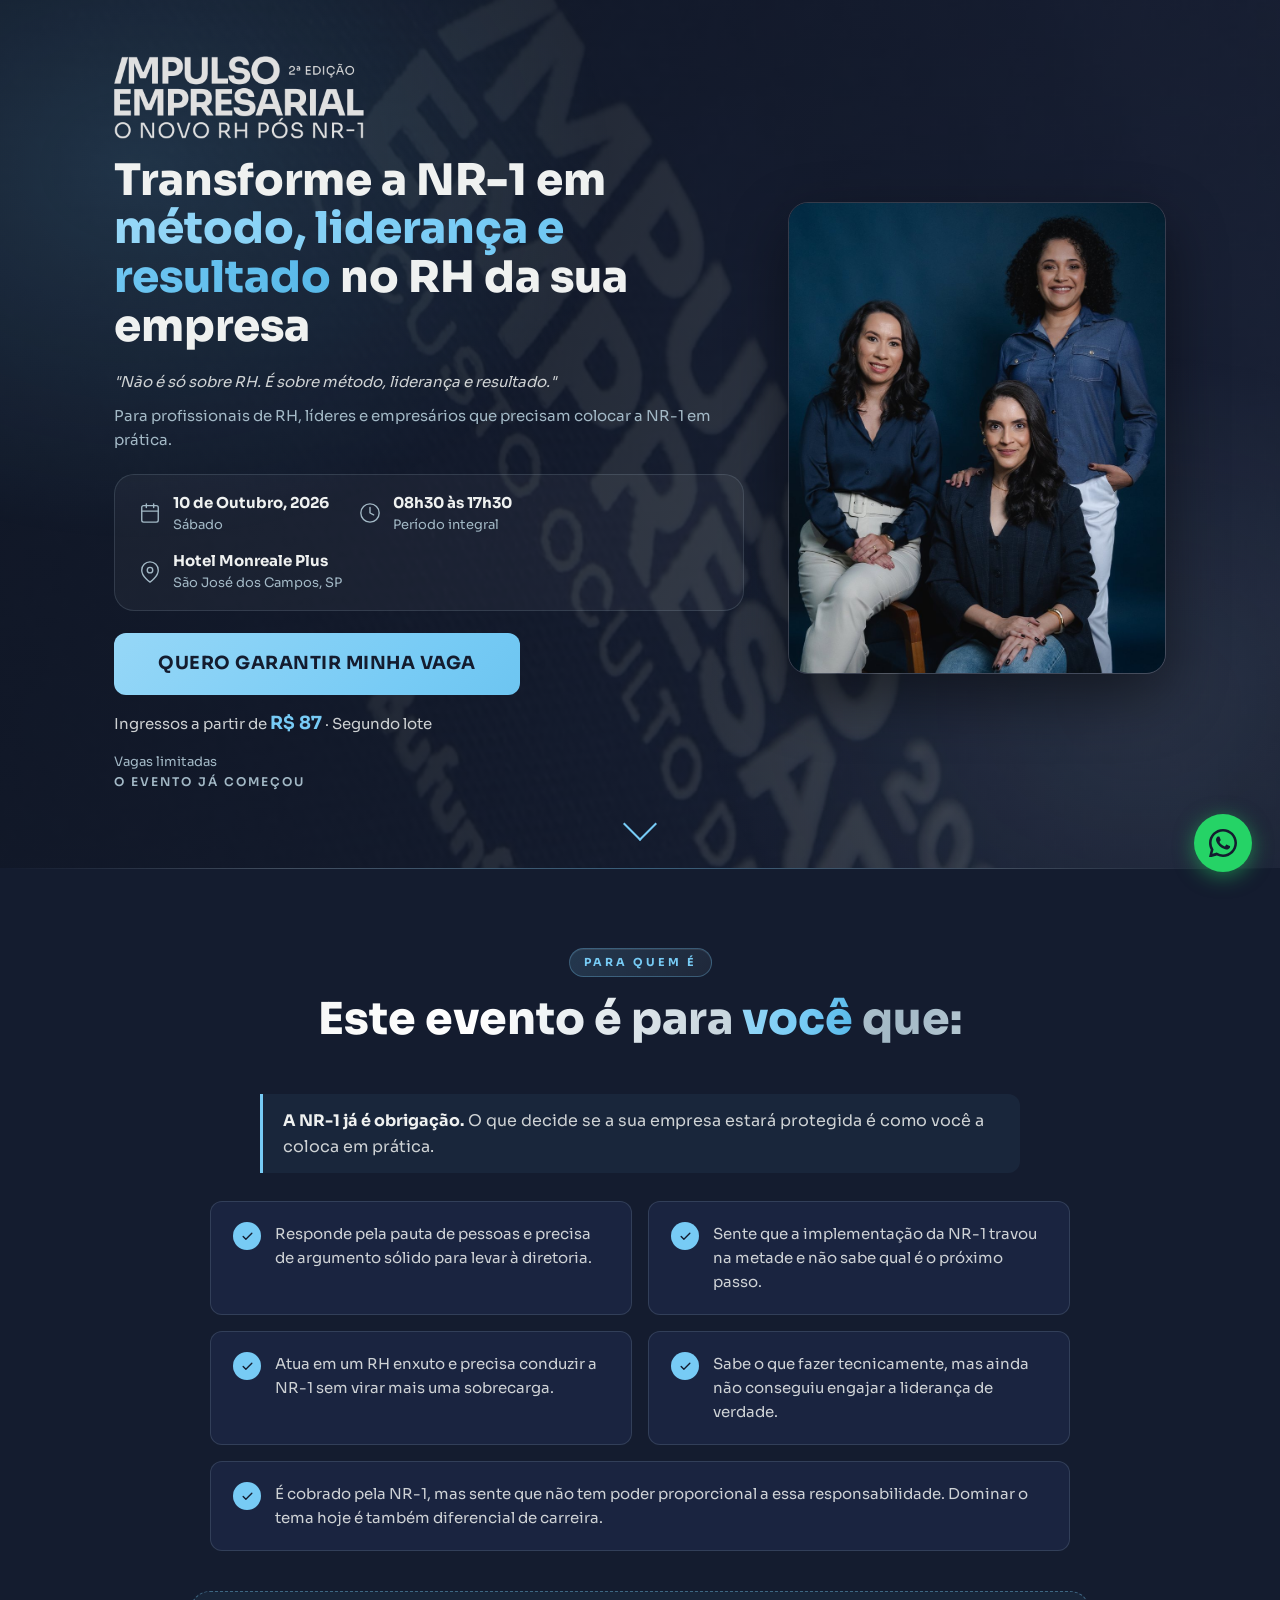
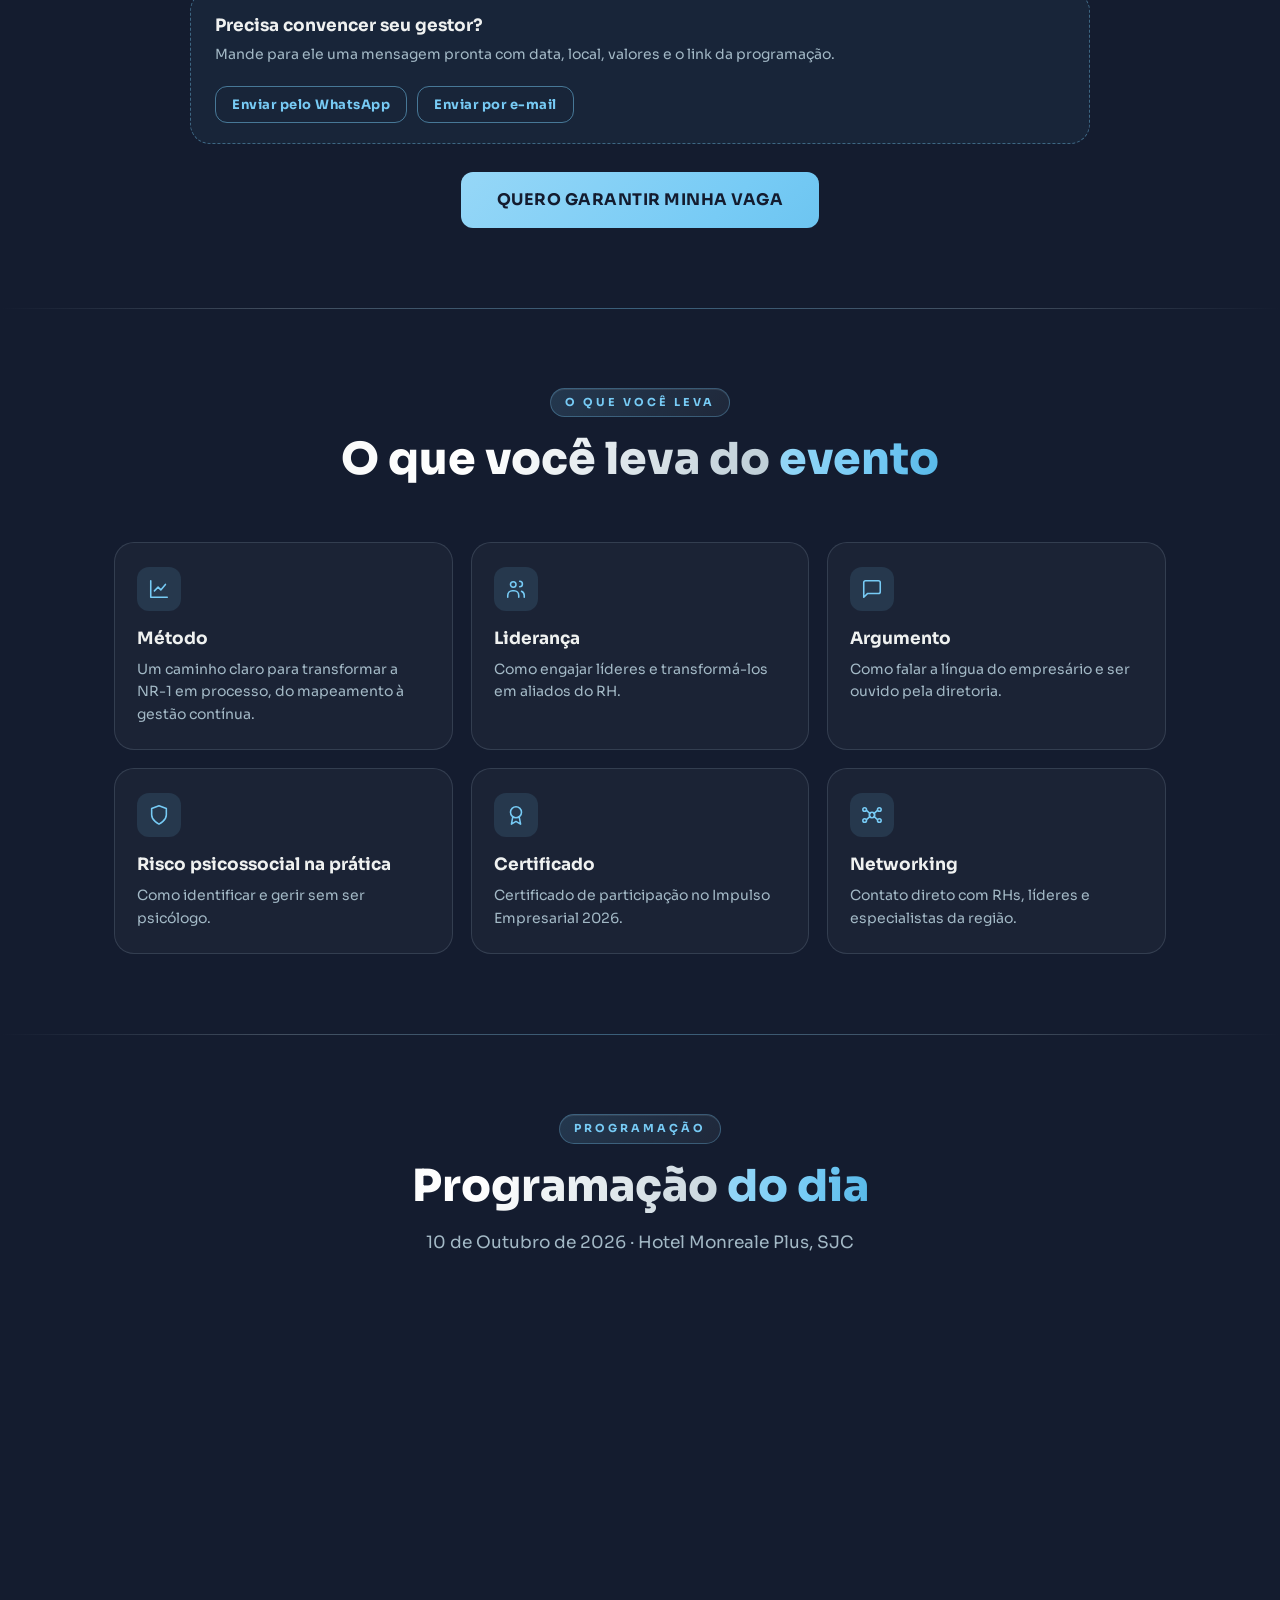
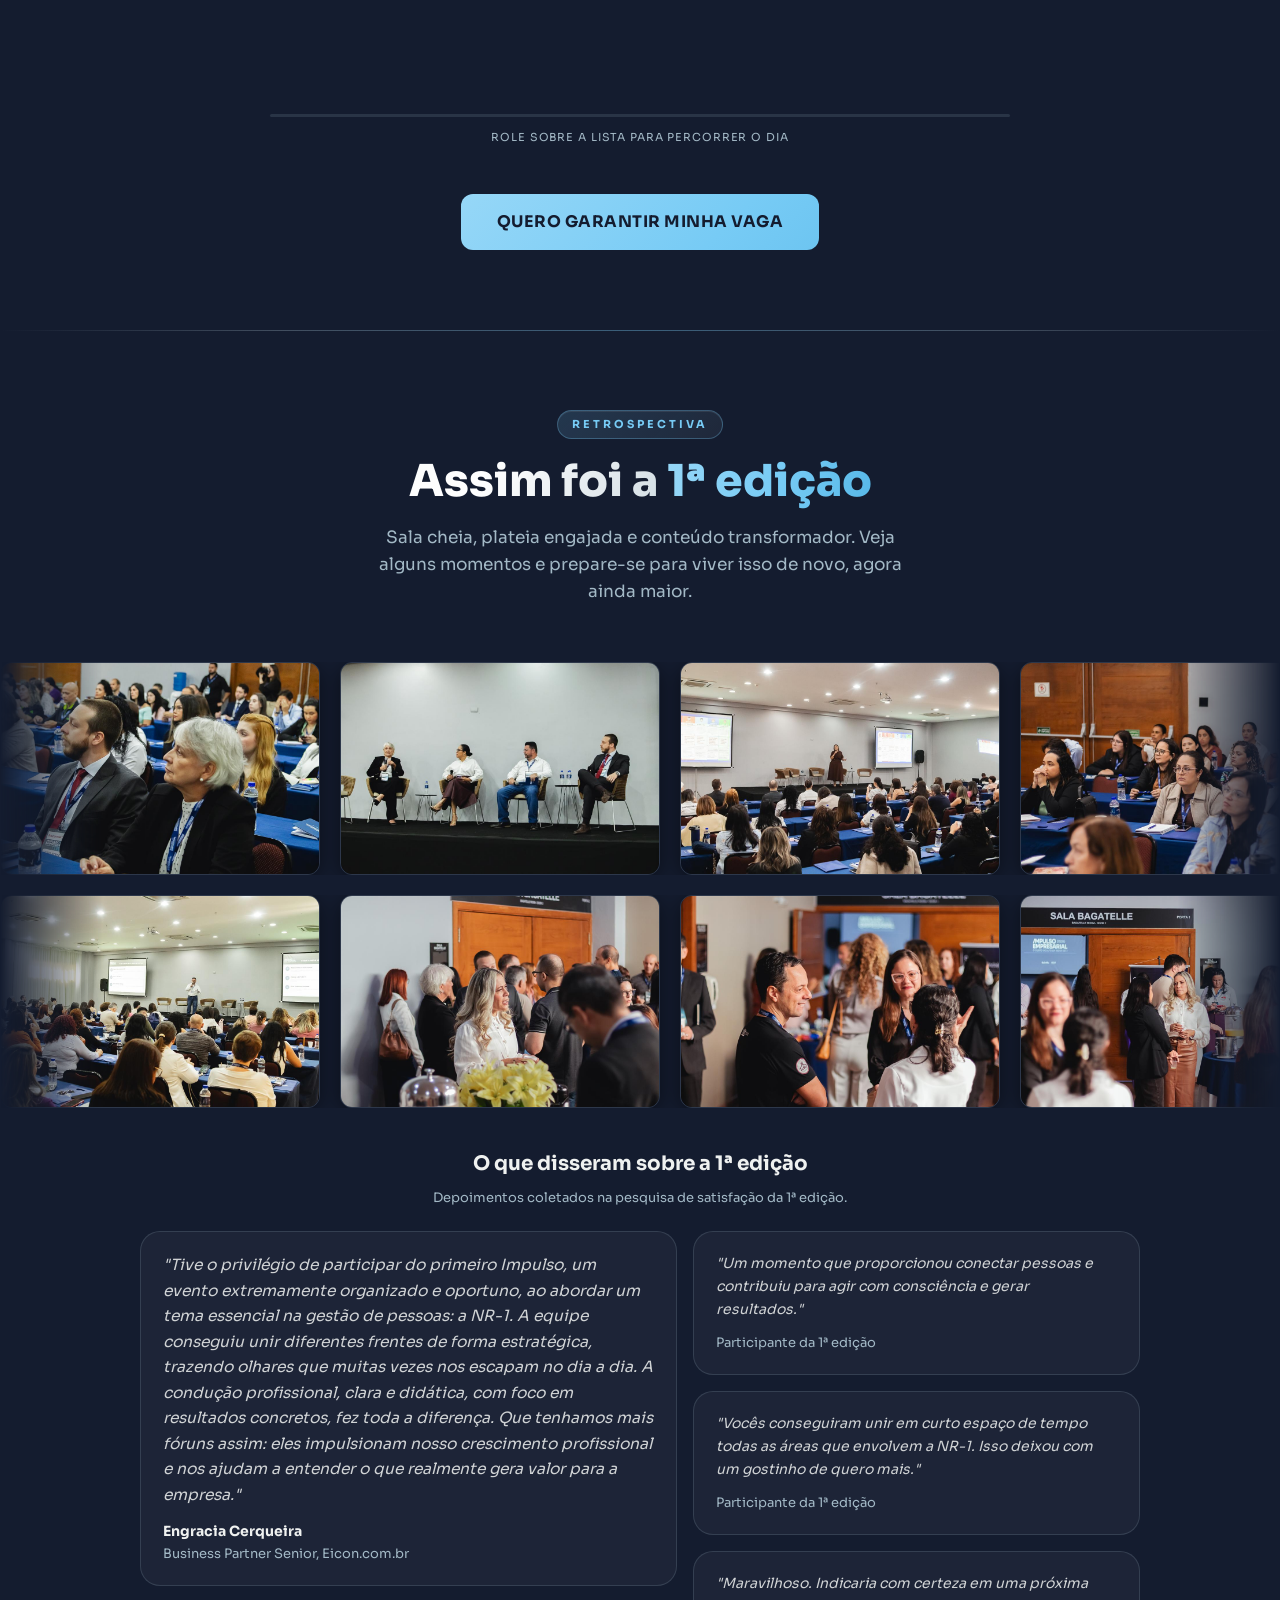
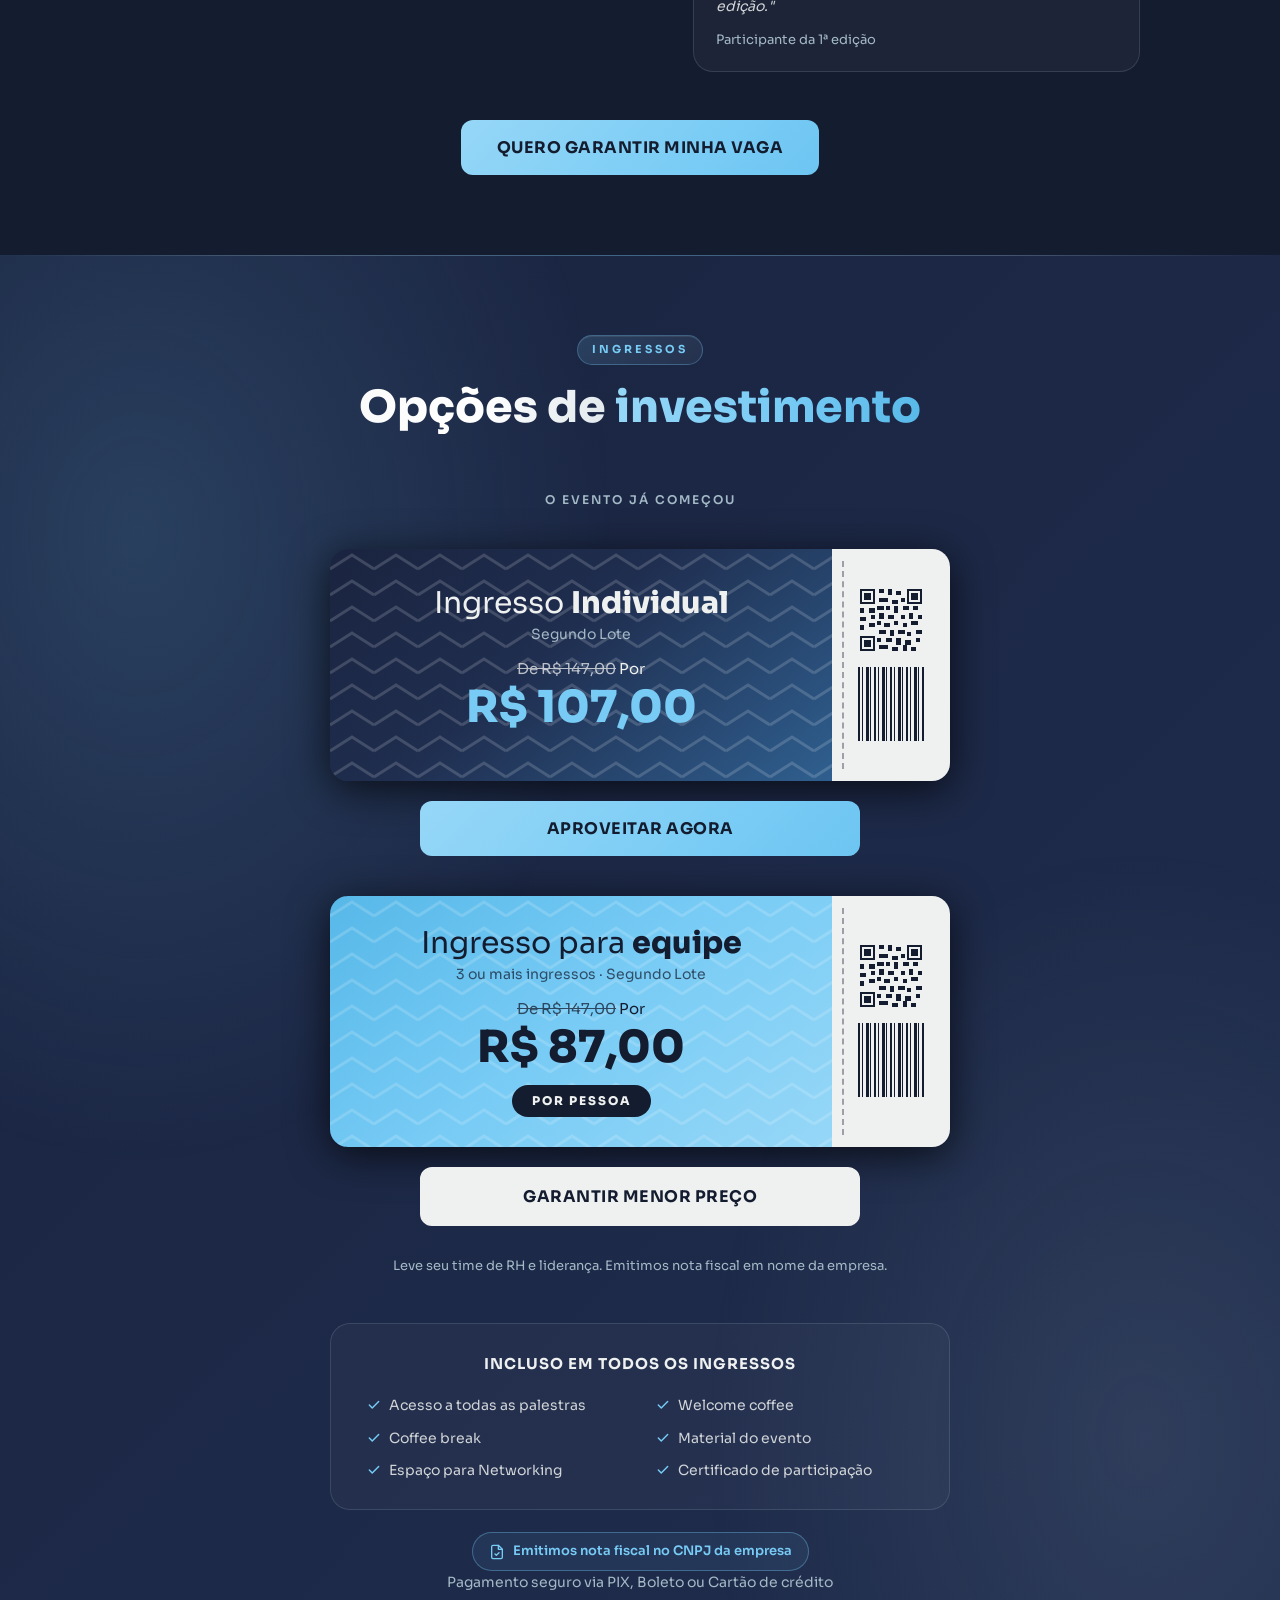
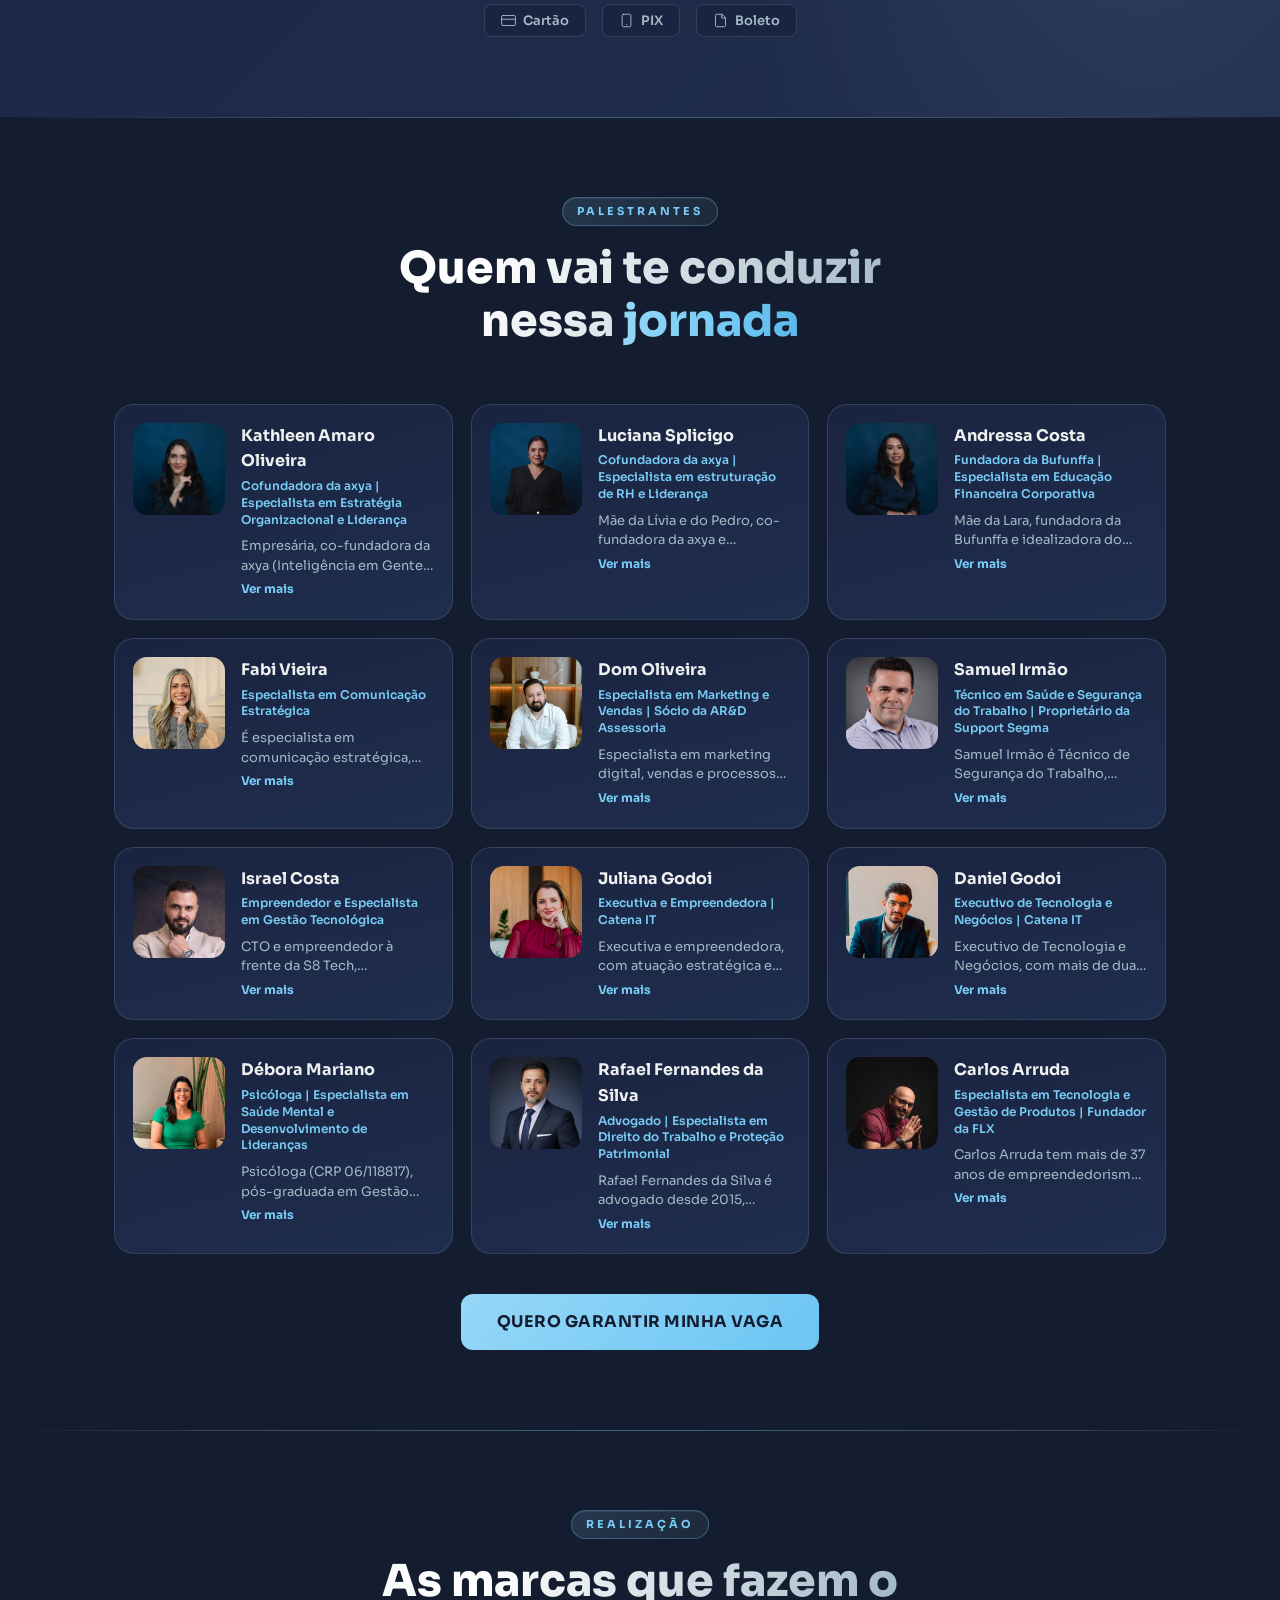
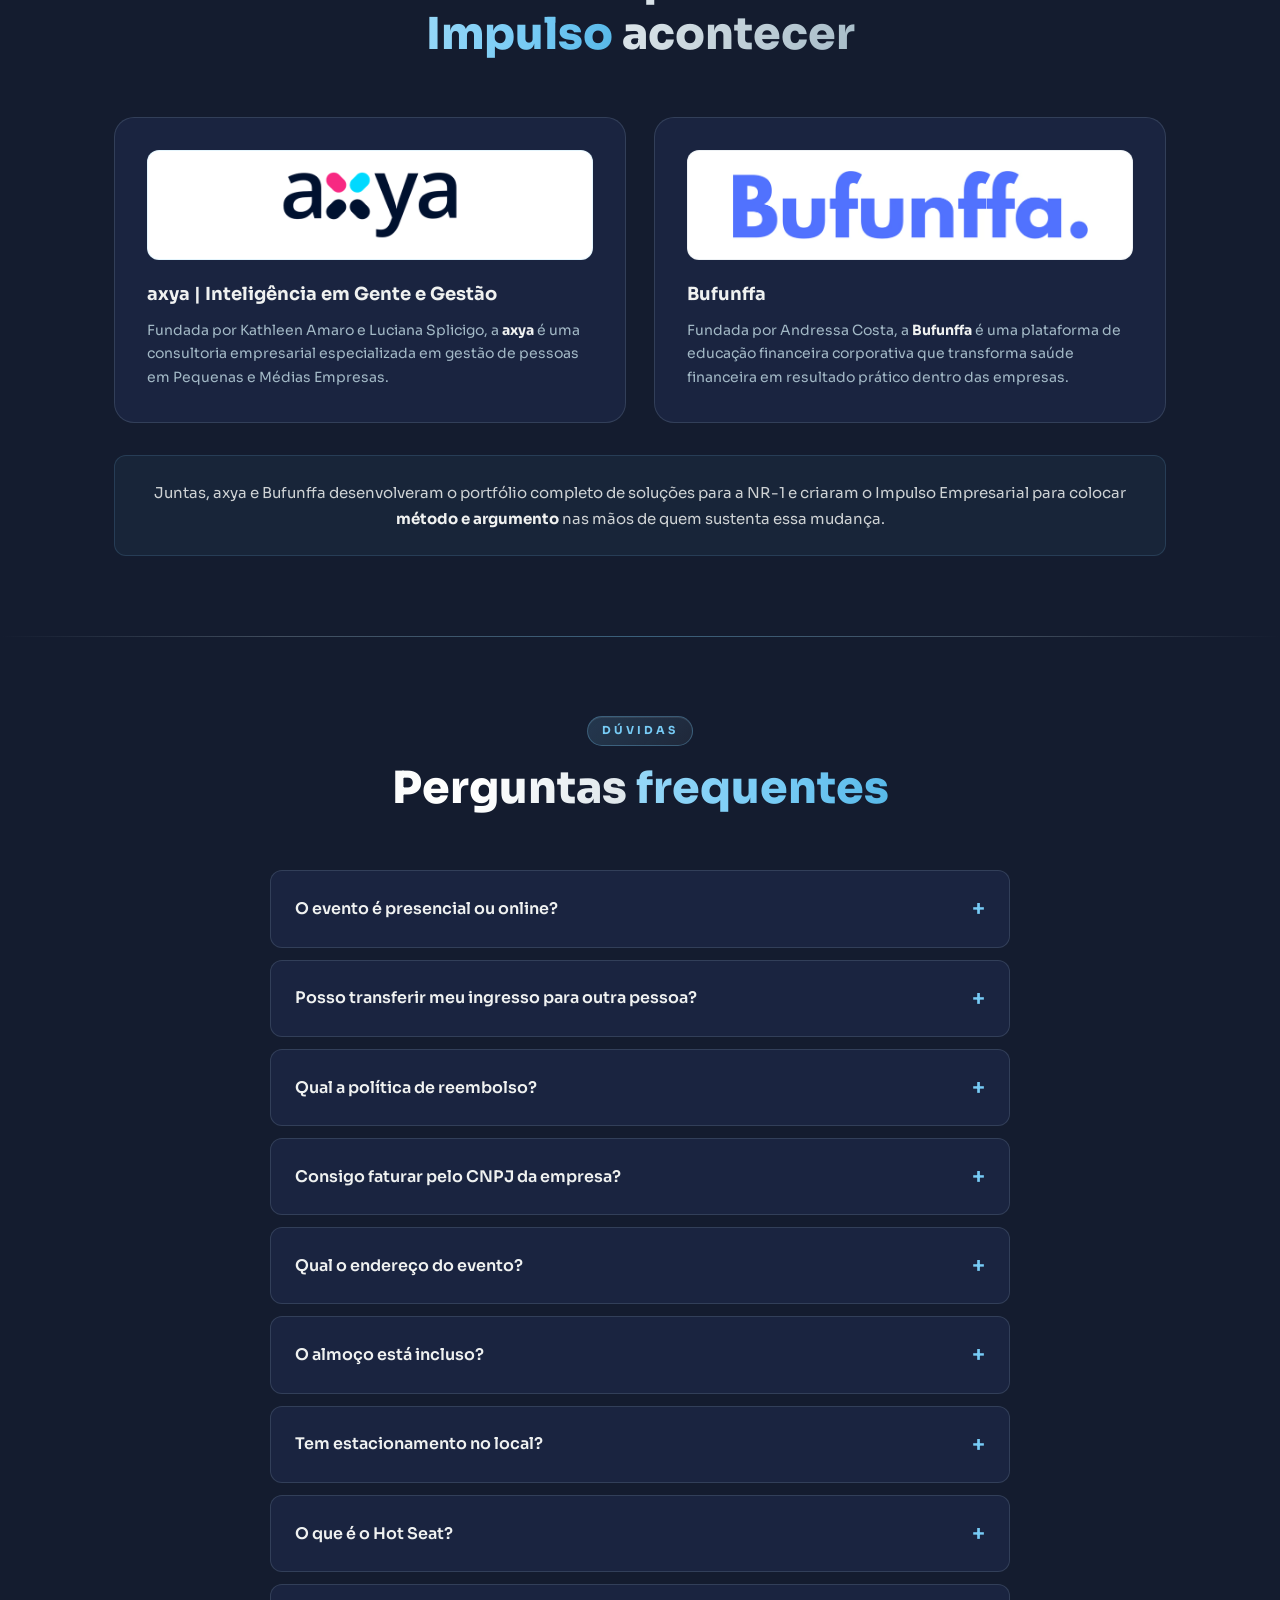
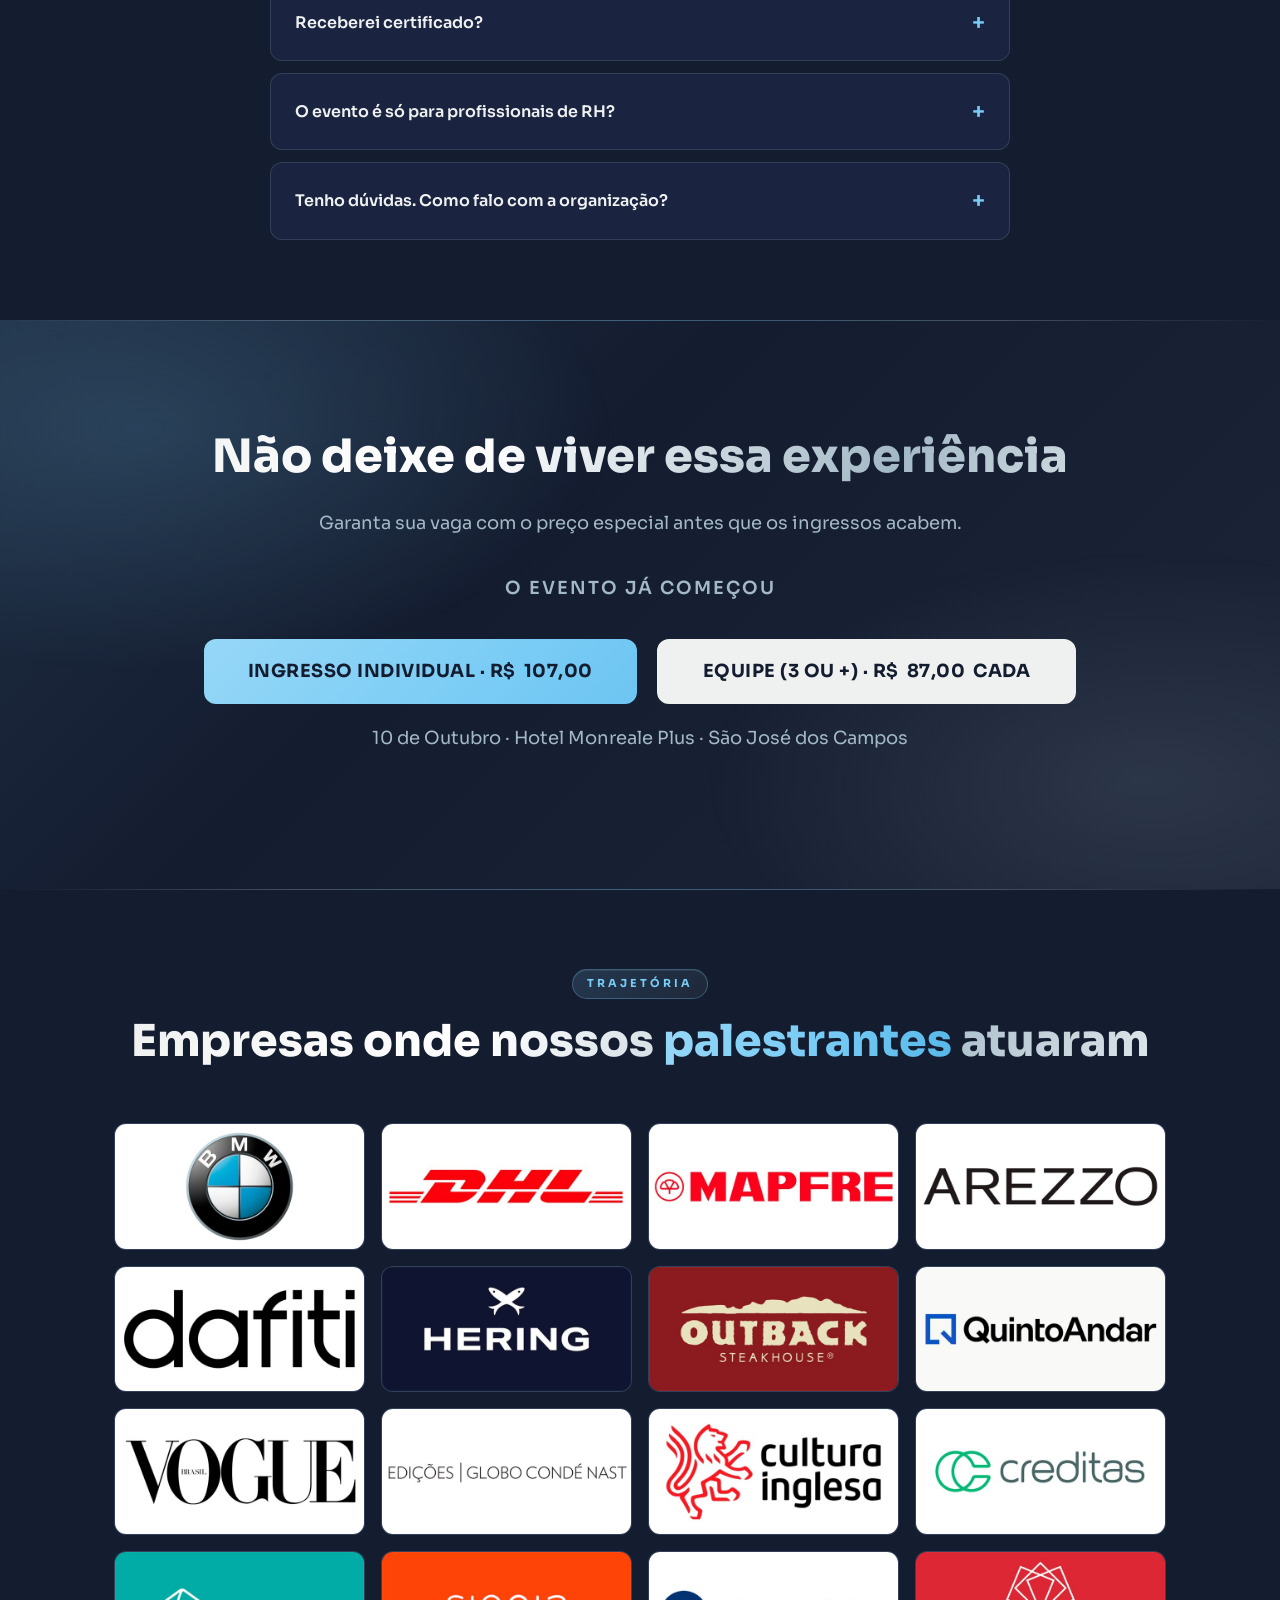
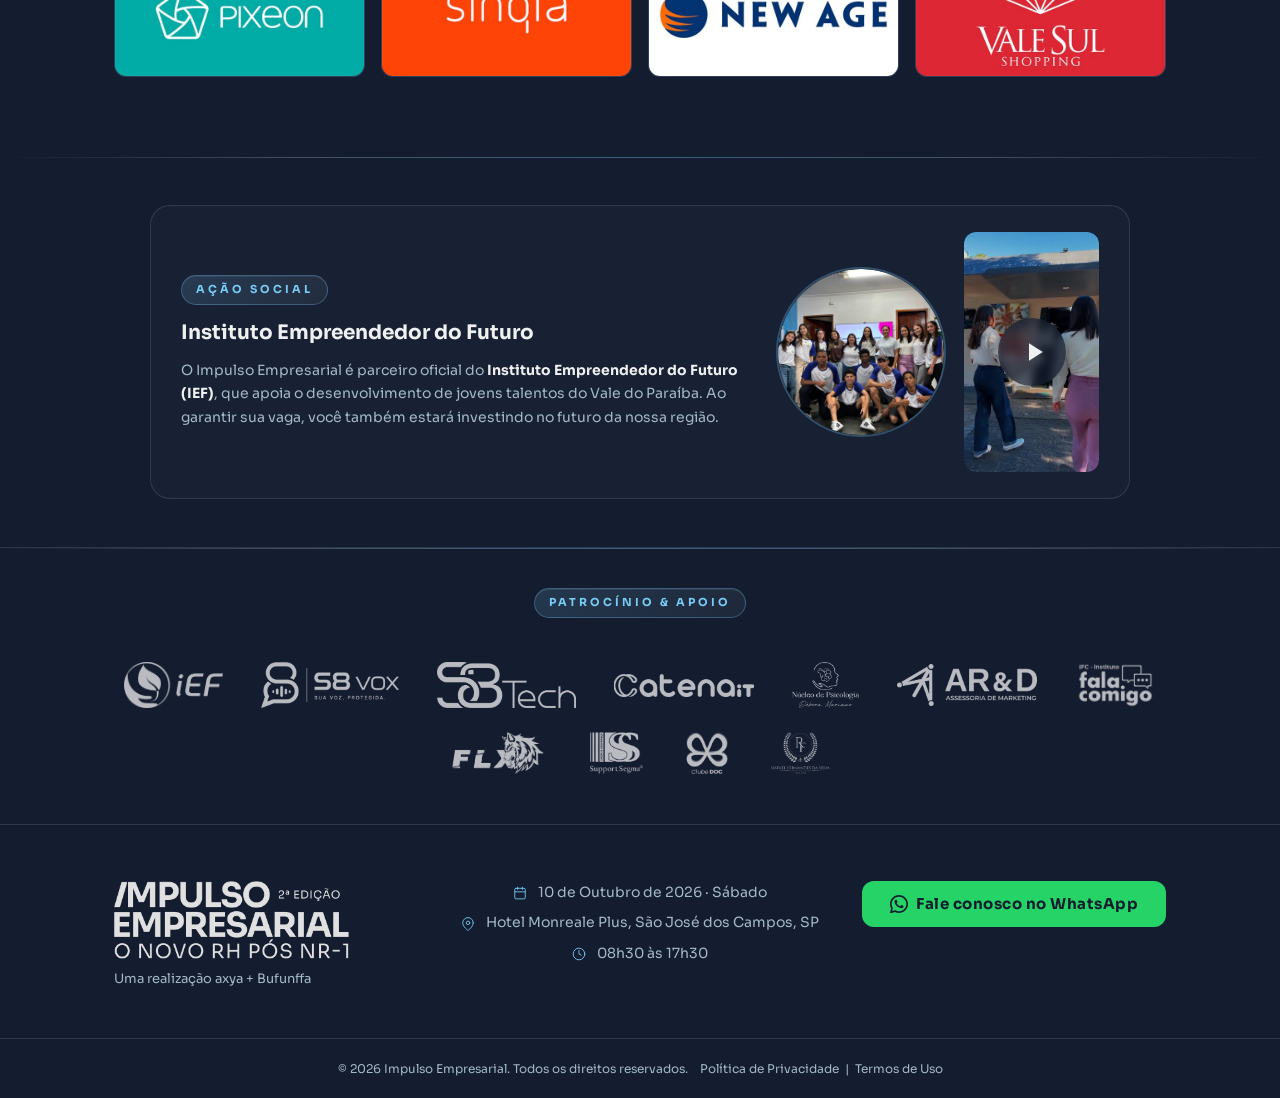
==== commit 861bd228: "Programacao com palestrantes, Hot Seat e depoimentos reais Programacao nos horarios confirmados, com" ====
--- a/index.html
+++ b/index.html
@@ -335,7 +335,6 @@
           <span class="section-tag">Programação</span>
           <h2 class="section-title">Programação <span class="highlight">do dia</span></h2>
           <p class="section-subtitle">10 de Outubro de 2026 · Hotel Monreale Plus, SJC</p>
-          <p class="section-subtitle"><span class="preencher">[PREENCHER: palestrante(s) de cada sessão, para mostrar nome e foto ao lado de cada horário]</span></p>
         </div>
 
         <div class="schedule-wrapper" id="schedule-wrapper">
@@ -359,6 +358,7 @@
                   <span class="sched-icon"><svg xmlns="http://www.w3.org/2000/svg" width="16" height="16" viewBox="0 0 24 24" fill="none" stroke="currentColor" stroke-width="1.5" stroke-linecap="round" stroke-linejoin="round"><path d="M12 2a3 3 0 0 1 3 3v7a3 3 0 0 1-6 0V5a3 3 0 0 1 3-3z"/><path d="M19 10v2a7 7 0 0 1-14 0v-2"/><line x1="12" y1="19" x2="12" y2="22"/><line x1="8" y1="22" x2="16" y2="22"/></svg></span>
                   Painel de Abertura
                 </h3>
+                <p class="schedule-speakers"><span class="sched-avatars" aria-hidden="true"><img src="images/fabi-vieira.jpg?v=1" alt="" width="26" height="26" loading="lazy" decoding="async" /><img src="images/andressa-costa.jpg" alt="" width="26" height="26" loading="lazy" decoding="async" /><img src="images/kathleen-amaro.jpg" alt="" width="26" height="26" loading="lazy" decoding="async" /><img src="images/luciana-splicigo.jpg" alt="" width="26" height="26" loading="lazy" decoding="async" /></span><span>Fabi Vieira, Andressa Costa, Kathleen Amaro e Luciana Splicigo</span></p>
               </div>
             </div>
 
@@ -366,40 +366,36 @@
               <div class="schedule-time">9h10</div>
               <div class="schedule-content">
                 <h3>Palestra | O lado invisível da NR-1: por que cumprir a norma não vai ser suficiente</h3>
+                <p class="schedule-speakers"><span class="sched-avatars" aria-hidden="true"><img src="images/kathleen-amaro.jpg" alt="" width="26" height="26" loading="lazy" decoding="async" /></span><span>Kathleen Amaro</span></p>
               </div>
             </div>
 
             <div class="schedule-item">
-              <div class="schedule-time">9h50</div>
+              <div class="schedule-time">9h40</div>
               <div class="schedule-content">
                 <h3>Palestra | NR-1 e Gestão: como transformar líderes despreparados nos maiores aliados do RH</h3>
+                <p class="schedule-speakers"><span class="sched-avatars" aria-hidden="true"><img src="images/luciana-splicigo.jpg" alt="" width="26" height="26" loading="lazy" decoding="async" /></span><span>Luciana Splicigo</span></p>
               </div>
             </div>
 
             <div class="schedule-item">
-              <div class="schedule-time">10h20</div>
+              <div class="schedule-time">10h00</div>
               <div class="schedule-content">
                 <h3>Painel | Risco psicossocial na prática: como identificar e gerir sem ser psicólogo, gerenciar crises e orientar as lideranças</h3>
+                <p class="schedule-speakers"><span class="sched-avatars" aria-hidden="true"><img src="images/debora-mariano.jpg?v=1" alt="" width="26" height="26" loading="lazy" decoding="async" /><img src="images/luciana-splicigo.jpg" alt="" width="26" height="26" loading="lazy" decoding="async" /><img src="images/andressa-costa.jpg" alt="" width="26" height="26" loading="lazy" decoding="async" /><img src="images/kathleen-amaro.jpg" alt="" width="26" height="26" loading="lazy" decoding="async" /></span><span>Débora Mariano, Luciana Splicigo, Andressa Costa e Kathleen Amaro</span></p>
               </div>
             </div>
 
             <div class="schedule-item">
-              <div class="schedule-time">11h10</div>
+              <div class="schedule-time">10h50</div>
               <div class="schedule-content">
                 <h3>Painel | Do achismo aos dados: o uso seguro da IA e como a tecnologia leva o RH para a mesa de decisão</h3>
+                <p class="schedule-speakers"><span class="sched-avatars" aria-hidden="true"><img src="images/juliana-godoi.jpg?v=1" alt="" width="26" height="26" loading="lazy" decoding="async" /><img src="images/daniel-godoi.jpg?v=1" alt="" width="26" height="26" loading="lazy" decoding="async" /><img src="images/israel-costa.jpg" alt="" width="26" height="26" loading="lazy" decoding="async" /><img src="images/luciana-splicigo.jpg" alt="" width="26" height="26" loading="lazy" decoding="async" /></span><span>Juliana Godoi, Daniel Godoi, Israel Costa e Luciana Splicigo</span></p>
               </div>
             </div>
 
-            <div class="schedule-item">
+            <div class="schedule-item schedule-break">
               <div class="schedule-time">12h00</div>
-              <div class="schedule-content">
-                <h3>Painel | Diante de tantas responsabilidades: a importância de parceiros estratégicos para o RH</h3>
-                <p class="schedule-desc"><span class="preencher">[CONFIRMAR: é espaço de patrocinador? Se for, deixar claro no título]</span></p>
-              </div>
-            </div>
-
-            <div class="schedule-item schedule-break">
-              <div class="schedule-time">12h10</div>
               <div class="schedule-content">
                 <h3>
                   <span class="sched-icon"><svg xmlns="http://www.w3.org/2000/svg" width="16" height="16" viewBox="0 0 24 24" fill="none" stroke="currentColor" stroke-width="1.5" stroke-linecap="round" stroke-linejoin="round"><path d="M3 2v7c0 1.1.9 2 2 2h4a2 2 0 0 0 2-2V2"/><path d="M7 2v20"/><path d="M21 15V2a5 5 0 0 0-5 5v6c0 1.1.9 2 2 2h3zm0 0v7"/></svg></span>
@@ -409,36 +405,31 @@
             </div>
 
             <div class="schedule-item">
-              <div class="schedule-time">13h40</div>
+              <div class="schedule-time">13h30</div>
               <div class="schedule-content">
                 <h3>Hot Seat</h3>
-                <p class="schedule-desc"><span class="preencher">[PREENCHER: o que acontece no Hot Seat, em uma linha]</span></p>
+                <p class="schedule-desc">Compartilhe um desafio real da sua empresa e receba ideias de quem já passou por algo parecido.</p>
               </div>
             </div>
 
             <div class="schedule-item">
-              <div class="schedule-time">14h00</div>
+              <div class="schedule-time">13h50</div>
               <div class="schedule-content">
-                <h3>Palestra | Fluência Financeira Aplicada ao RH</h3>
+                <h3>Palestra | Fluência Financeira aplicada ao RH</h3>
+                <p class="schedule-speakers"><span class="sched-avatars" aria-hidden="true"><img src="images/andressa-costa.jpg" alt="" width="26" height="26" loading="lazy" decoding="async" /></span><span>Andressa Costa</span></p>
               </div>
             </div>
 
             <div class="schedule-item">
-              <div class="schedule-time">14h30</div>
+              <div class="schedule-time">14h20</div>
               <div class="schedule-content">
                 <h3>Painel | Como falar a língua do empresário: a competência que decide se o RH é ouvido ou ignorado</h3>
+                <p class="schedule-speakers"><span class="sched-avatars" aria-hidden="true"><img src="images/dom-oliveira.jpg" alt="" width="26" height="26" loading="lazy" decoding="async" /><img src="images/andressa-costa.jpg" alt="" width="26" height="26" loading="lazy" decoding="async" /><img src="images/luciana-splicigo.jpg" alt="" width="26" height="26" loading="lazy" decoding="async" /><img src="images/kathleen-amaro.jpg" alt="" width="26" height="26" loading="lazy" decoding="async" /></span><span>Dom Oliveira, Andressa Costa, Luciana Splicigo e Kathleen Amaro</span></p>
               </div>
             </div>
 
-            <div class="schedule-item">
-              <div class="schedule-time">15h20</div>
-              <div class="schedule-content">
-                <h3>Palestra | Fiz o mapeamento, e agora? Como garantir a eficiência em SST e a Gestão Contínua dos riscos psicossociais</h3>
-              </div>
-            </div>
-
             <div class="schedule-item schedule-break">
-              <div class="schedule-time">15h40</div>
+              <div class="schedule-time">15h10</div>
               <div class="schedule-content">
                 <h3>
                   <span class="sched-icon"><svg xmlns="http://www.w3.org/2000/svg" width="16" height="16" viewBox="0 0 24 24" fill="none" stroke="currentColor" stroke-width="1.5" stroke-linecap="round" stroke-linejoin="round"><path d="M17 8h1a4 4 0 0 1 0 8h-1"/><path d="M3 8h14v9a4 4 0 0 1-4 4H7a4 4 0 0 1-4-4Z"/><line x1="6" y1="2" x2="6" y2="4"/><line x1="10" y1="2" x2="10" y2="4"/><line x1="14" y1="2" x2="14" y2="4"/></svg></span>
@@ -448,19 +439,29 @@
             </div>
 
             <div class="schedule-item">
-              <div class="schedule-time">16h00</div>
+              <div class="schedule-time">15h30</div>
               <div class="schedule-content">
-                <h3>Painel interativo | Perguntas e Respostas: Saúde e Segurança do Trabalho e Direito Trabalhista</h3>
+                <h3>Palestra | Fiz o mapeamento, e agora? Como garantir a eficiência em SST e a Gestão Contínua dos riscos psicossociais</h3>
+                <p class="schedule-speakers"><span class="sched-avatars" aria-hidden="true"><img src="images/samuel-irmao.jpg" alt="" width="26" height="26" loading="lazy" decoding="async" /></span><span>Samuel Irmão</span></p>
               </div>
             </div>
 
+            <div class="schedule-item">
+              <div class="schedule-time">15h50</div>
+              <div class="schedule-content">
+                <h3>Painel interativo | Perguntas e Respostas: Saúde e Segurança e Direito Trabalhista</h3>
+                <p class="schedule-speakers"><span class="sched-avatars" aria-hidden="true"><img src="images/samuel-irmao.jpg" alt="" width="26" height="26" loading="lazy" decoding="async" /><img src="images/rafael-fernandes.jpg" alt="" width="26" height="26" loading="lazy" decoding="async" /><img src="images/luciana-splicigo.jpg" alt="" width="26" height="26" loading="lazy" decoding="async" /><img src="images/kathleen-amaro.jpg" alt="" width="26" height="26" loading="lazy" decoding="async" /></span><span>Samuel Irmão, Rafael Fernandes, Luciana Splicigo e Kathleen Amaro</span></p>
+              </div>
+            </div>
+
             <div class="schedule-item schedule-end">
-              <div class="schedule-time">16h25</div>
+              <div class="schedule-time">16h30</div>
               <div class="schedule-content">
                 <h3>
                   <span class="sched-icon"><svg xmlns="http://www.w3.org/2000/svg" width="16" height="16" viewBox="0 0 24 24" fill="none" stroke="currentColor" stroke-width="1.5" stroke-linecap="round" stroke-linejoin="round"><path d="M4 15s1-1 4-1 5 2 8 2 4-1 4-1V3s-1 1-4 1-5-2-8-2-4 1-4 1z"/><line x1="4" y1="22" x2="4" y2="15"/></svg></span>
                   Painel de encerramento | O RH que adoece cuidando: identidade e equilíbrio pra sustentar a profissão
                 </h3>
+                <p class="schedule-speakers"><span class="sched-avatars" aria-hidden="true"><img src="images/andressa-costa.jpg" alt="" width="26" height="26" loading="lazy" decoding="async" /><img src="images/luciana-splicigo.jpg" alt="" width="26" height="26" loading="lazy" decoding="async" /><img src="images/kathleen-amaro.jpg" alt="" width="26" height="26" loading="lazy" decoding="async" /></span><span>Andressa Costa, Luciana Splicigo e Kathleen Amaro</span></p>
               </div>
             </div>
           </div>
@@ -611,7 +612,27 @@
   <div class="container">
     <div class="depoimentos">
       <h3>O que disseram sobre a 1ª edição</h3>
-      <p class="preencher">[PREENCHER: 3 a 5 depoimentos reais com nome, cargo e empresa. Se houver vídeos curtos, eles entram aqui com carregamento sob demanda.]</p>
+      <p class="depoimentos-fonte">Depoimentos coletados na pesquisa de satisfação da 1ª edição.</p>
+      <div class="depoimentos-grid">
+        <blockquote class="depoimento depoimento-destaque">
+          <p>"Tive o privilégio de participar do primeiro Impulso, um evento extremamente organizado e oportuno, ao abordar um tema essencial na gestão de pessoas: a NR-1. A equipe conseguiu unir diferentes frentes de forma estratégica, trazendo olhares que muitas vezes nos escapam no dia a dia. A condução profissional, clara e didática, com foco em resultados concretos, fez toda a diferença. Que tenhamos mais fóruns assim: eles impulsionam nosso crescimento profissional e nos ajudam a entender o que realmente gera valor para a empresa."</p>
+          <footer><strong>Engracia Cerqueira</strong><span>Business Partner Senior, Eicon.com.br</span></footer>
+        </blockquote>
+        <div class="depoimentos-curtos">
+          <blockquote class="depoimento">
+            <p>"Um momento que proporcionou conectar pessoas e contribuiu para agir com consciência e gerar resultados."</p>
+            <footer><span>Participante da 1ª edição</span></footer>
+          </blockquote>
+          <blockquote class="depoimento">
+            <p>"Vocês conseguiram unir em curto espaço de tempo todas as áreas que envolvem a NR-1. Isso deixou com um gostinho de quero mais."</p>
+            <footer><span>Participante da 1ª edição</span></footer>
+          </blockquote>
+          <blockquote class="depoimento">
+            <p>"Maravilhoso. Indicaria com certeza em uma próxima edição."</p>
+            <footer><span>Participante da 1ª edição</span></footer>
+          </blockquote>
+        </div>
+      </div>
     </div>
   </div>
 
@@ -971,7 +992,7 @@
       </details>
       <details class="faq-item">
         <summary>O almoço está incluso?</summary>
-        <div class="faq-answer"><p>Não. O ingresso inclui welcome coffee e coffee break; o almoço fica por conta de cada participante, na pausa das 12h10 às 13h40.</p></div>
+        <div class="faq-answer"><p>Não. O ingresso inclui welcome coffee e coffee break; o almoço fica por conta de cada participante, na pausa das 12h às 13h30.</p></div>
       </details>
       <details class="faq-item">
         <summary>Tem estacionamento no local?</summary>
@@ -983,7 +1004,7 @@
       </details>
       <details class="faq-item">
         <summary>O que é o Hot Seat?</summary>
-        <div class="faq-answer"><p><span class="preencher">[PREENCHER]</span></p></div>
+        <div class="faq-answer"><p>É um momento de colaboração entre os participantes, às 13h30. Toda empresa tem um desafio que ainda não conseguiu resolver: quem quiser compartilha o seu case e recebe olhares e soluções de quem já passou por algo parecido. Quem escuta aprende com problemas reais e sai com ideias práticas para aplicar na empresa ou na carreira.</p></div>
       </details>
       <details class="faq-item">
         <summary>Receberei certificado?</summary>
--- a/style.css
+++ b/style.css
@@ -2985,18 +2985,6 @@
   #acao-social .social-media { grid-template-columns: 1fr 1fr; gap: 14px; align-items: center; }
 }
 
-/* --- Marcador de conteudo pendente (so na pre-visualizacao) --- */
-.preencher {
-  display: inline-block;
-  padding: 2px 8px;
-  border: 1px dashed #fbbf24;
-  border-radius: 6px;
-  background: rgba(251, 191, 36, 0.12);
-  color: #fcd34d;
-  font-style: normal;
-  font-size: 0.92em;
-}
-
 /* --- O que voce leva --- */
 .leva-grid {
   display: grid;
@@ -3185,3 +3173,70 @@
 .aviso-nr1 strong { color: var(--white); }
 .kit-gestor + .section-cta-center { margin-top: 28px; }
 .faq-answer a { color: var(--primary); text-decoration: underline; }
+
+/* --- Programacao: palestrantes de cada sessao --- */
+.schedule-speakers {
+  display: flex;
+  align-items: center;
+  gap: 8px;
+  margin-top: 6px;
+  font-size: 12px;
+  color: var(--text-muted);
+  line-height: 1.4;
+}
+.sched-avatars { display: inline-flex; flex-shrink: 0; }
+.sched-avatars img {
+  width: 24px;
+  height: 24px;
+  border-radius: 50%;
+  object-fit: cover;
+  object-position: top center;
+  border: 2px solid var(--navy);
+  margin-left: -7px;
+}
+.sched-avatars img:first-child { margin-left: 0; }
+
+/* --- Depoimentos --- */
+.depoimentos { max-width: 1000px; text-align: left; }
+.depoimentos h3 { text-align: center; }
+.depoimentos-fonte { text-align: center; font-size: 13px; color: var(--text-muted); margin: -6px 0 22px; }
+.depoimentos-grid { display: grid; grid-template-columns: 1.2fr 1fr; gap: 16px; align-items: start; }
+.depoimentos-curtos { display: grid; gap: 16px; }
+.depoimento {
+  margin: 0;
+  padding: 20px 22px;
+  border-radius: var(--radius-lg);
+  border: 1px solid var(--border);
+  background: rgba(255, 255, 255, 0.04);
+}
+.depoimento p { font-size: 14px; line-height: 1.65; color: var(--text-light); font-style: italic; }
+.depoimento-destaque p { font-size: 15.5px; }
+.depoimento footer { margin-top: 12px; display: flex; flex-direction: column; gap: 2px; font-size: 13px; color: var(--text-muted); }
+.depoimento footer strong { color: var(--white); font-family: var(--font-heading); font-size: 14px; }
+@media (max-width: 800px) { .depoimentos-grid { grid-template-columns: 1fr; } }
+/* Com a linha de palestrantes cada topico ficou mais alto: a roda usa altura
+   fixa por item (--roda-item-h), entao ela sobe junto. No celular os nomes
+   ficam numa linha so, com reticencias. */
+.schedule-track.is-wheel { --roda-item-h: 90px; }
+@media (max-width: 768px) {
+  .schedule-track.is-wheel { --roda-h: min(52svh, 420px); --roda-item-h: 118px; }
+  .schedule-track.is-wheel .schedule-content h3 { -webkit-line-clamp: 3; }
+  .schedule-track.is-wheel .schedule-content { min-width: 0; }
+  .schedule-track.is-wheel .schedule-speakers { font-size: 11.5px; min-width: 0; }
+  .schedule-track.is-wheel .schedule-speakers > span:last-child {
+    white-space: nowrap;
+    overflow: hidden;
+    text-overflow: ellipsis;
+    min-width: 0;
+  }
+  .schedule-track.is-wheel .schedule-desc {
+    font-size: 11.5px;
+    display: -webkit-box;
+    -webkit-box-orient: vertical;
+    -webkit-line-clamp: 2;
+    overflow: hidden;
+  }
+}
+@media (max-width: 768px) {
+  .schedule-track.is-wheel .schedule-item.is-center .schedule-speakers > span:last-child { white-space: normal; }
+}
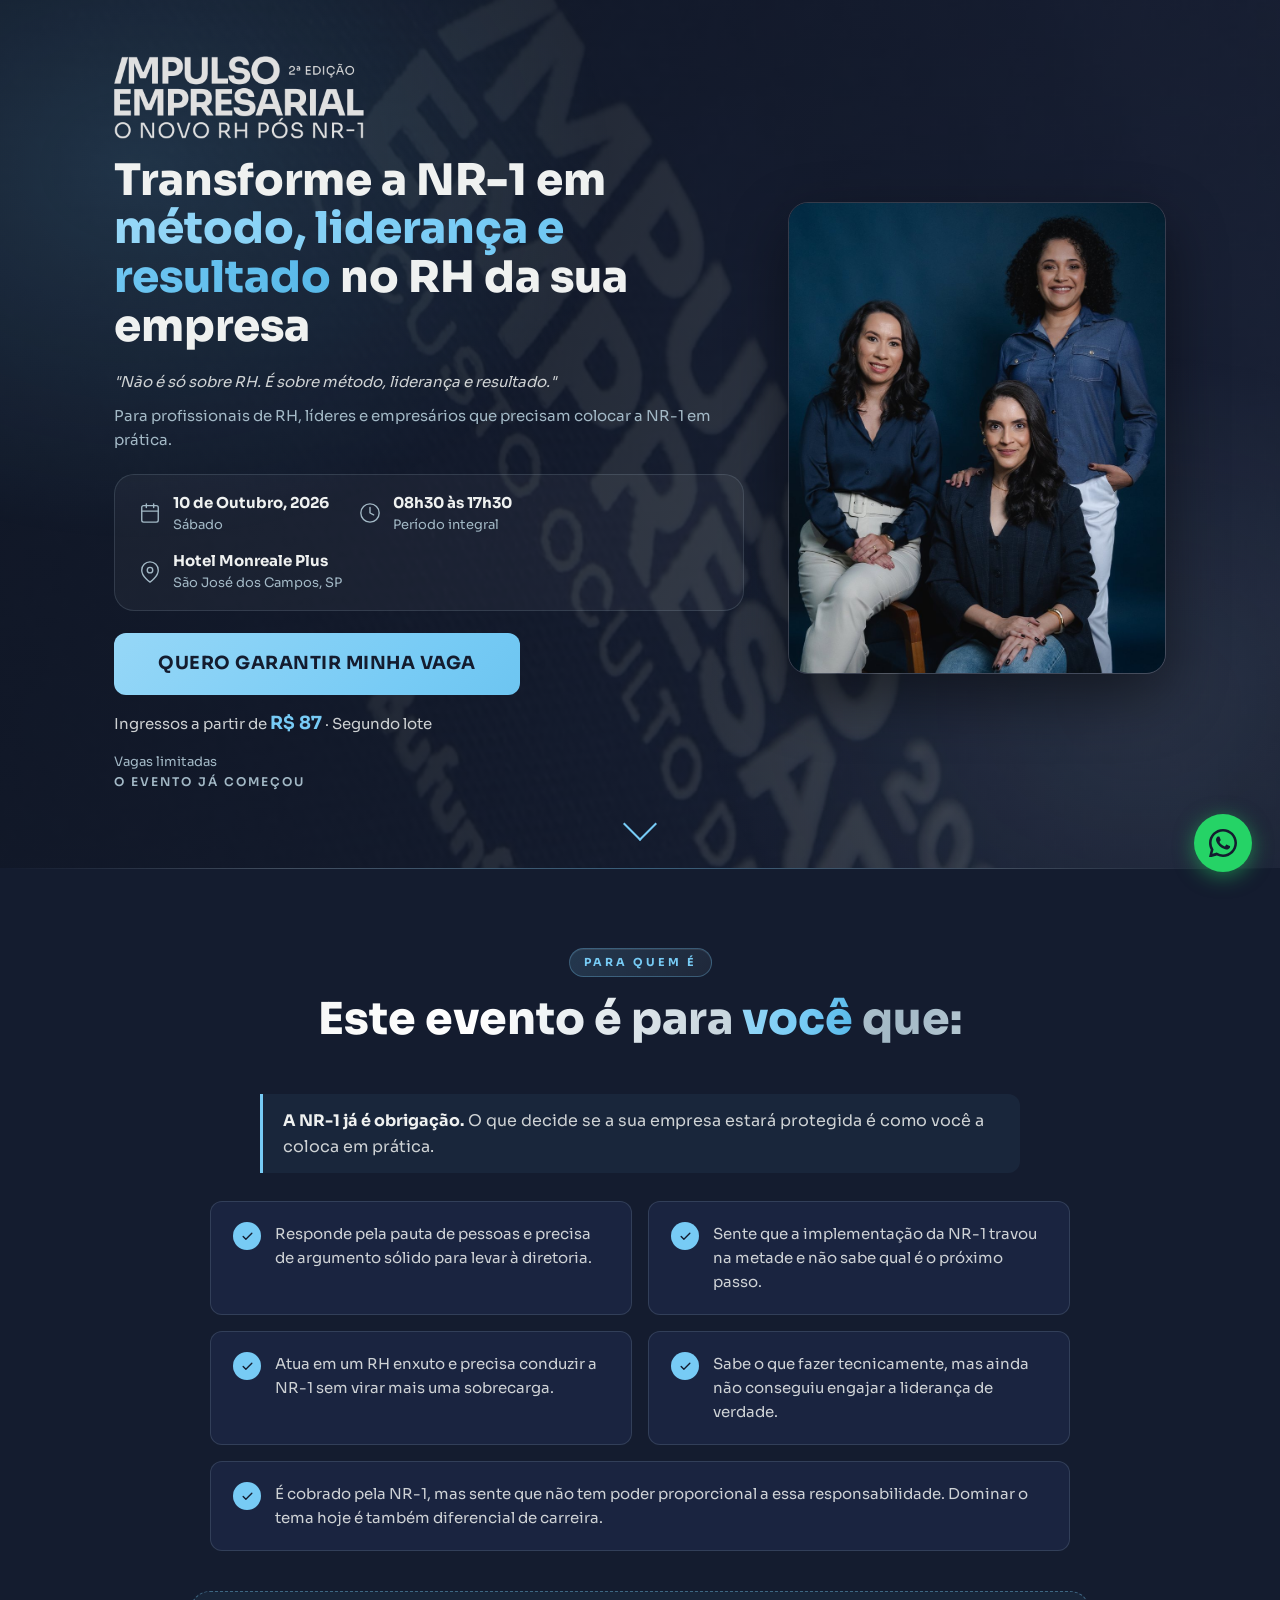
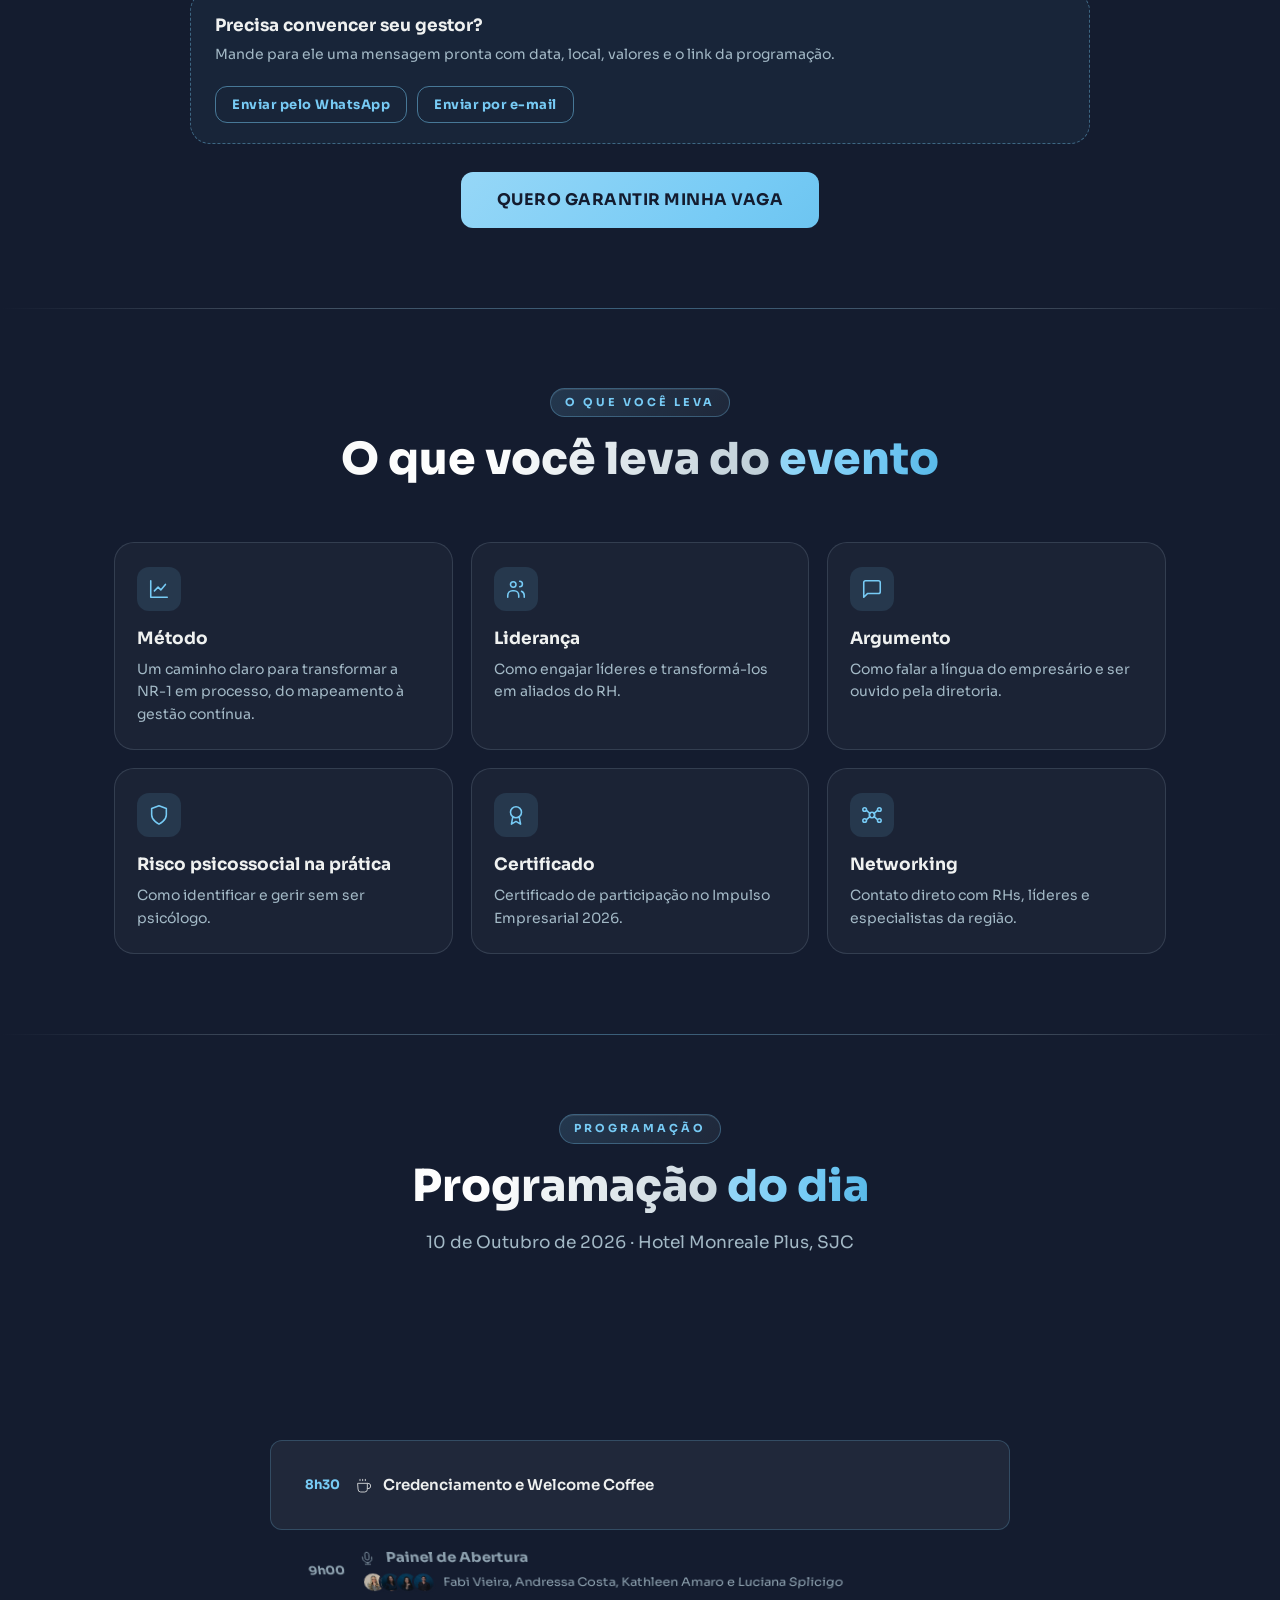
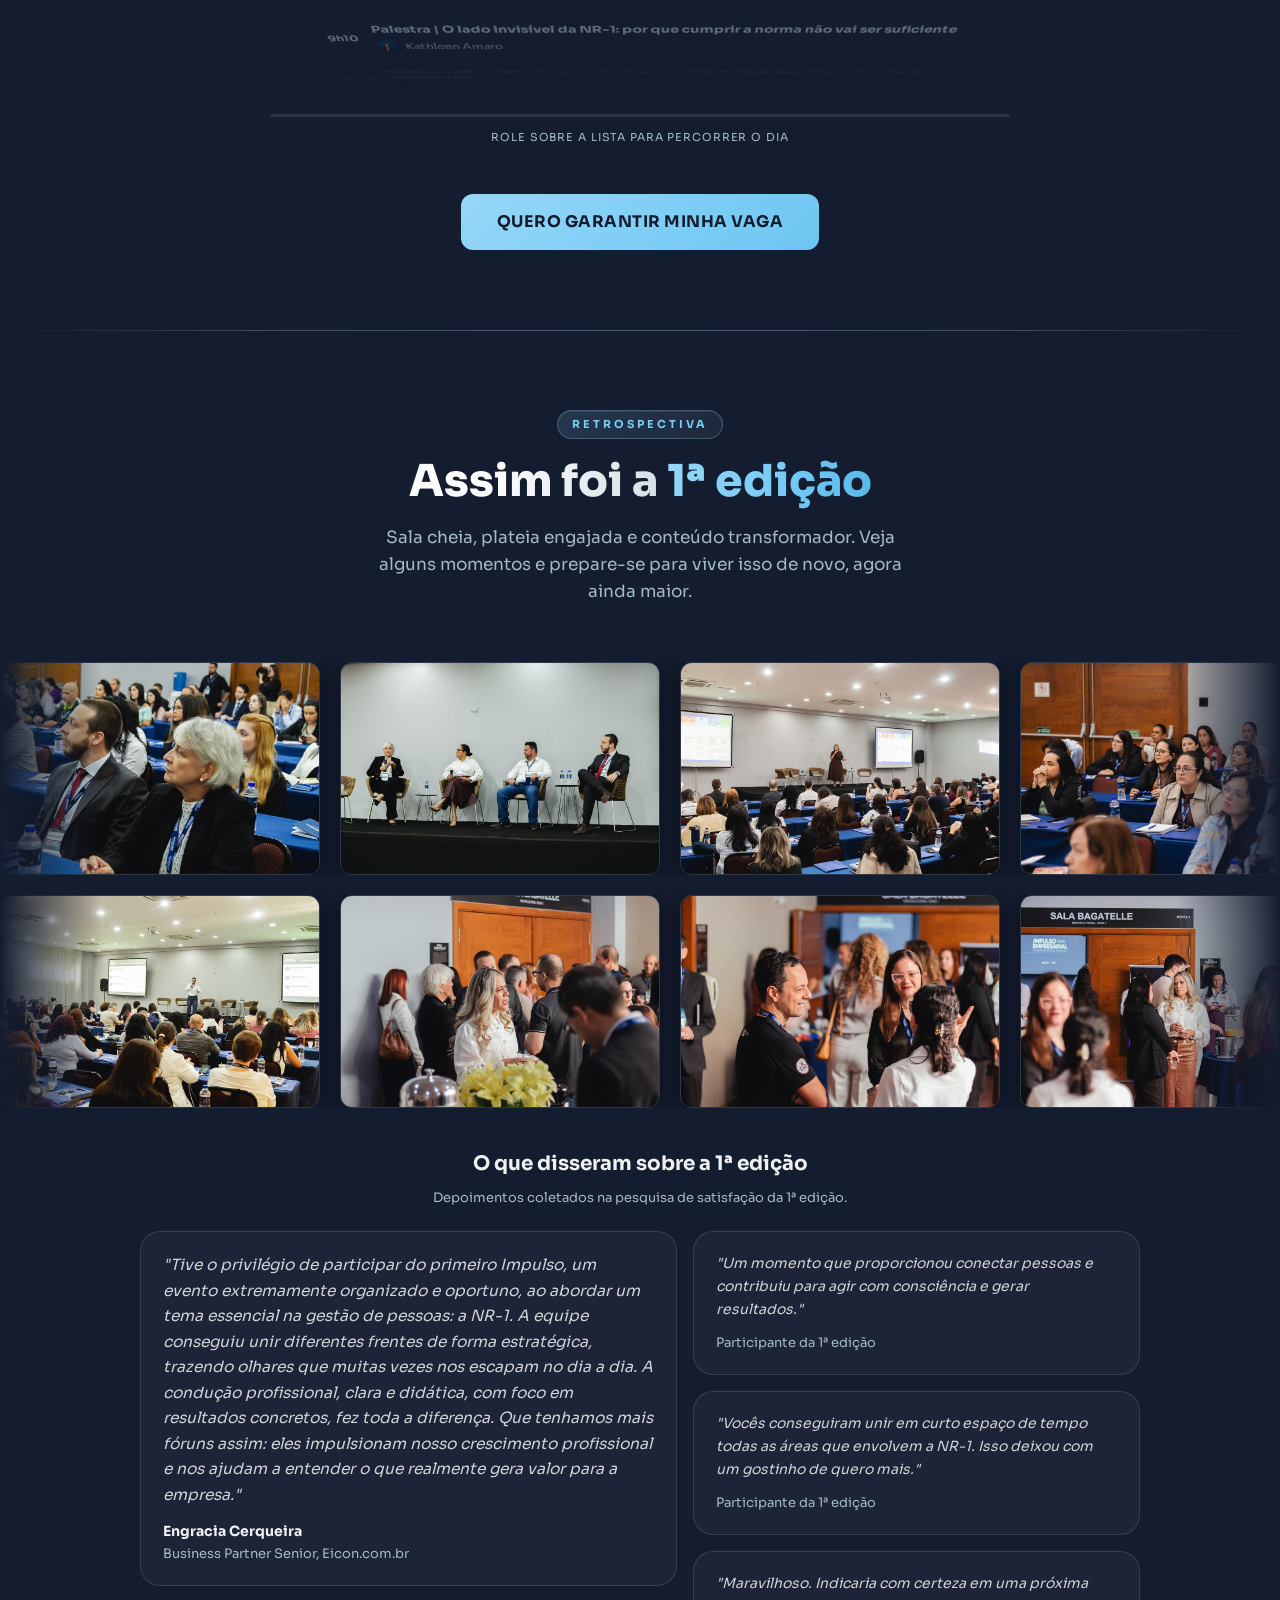
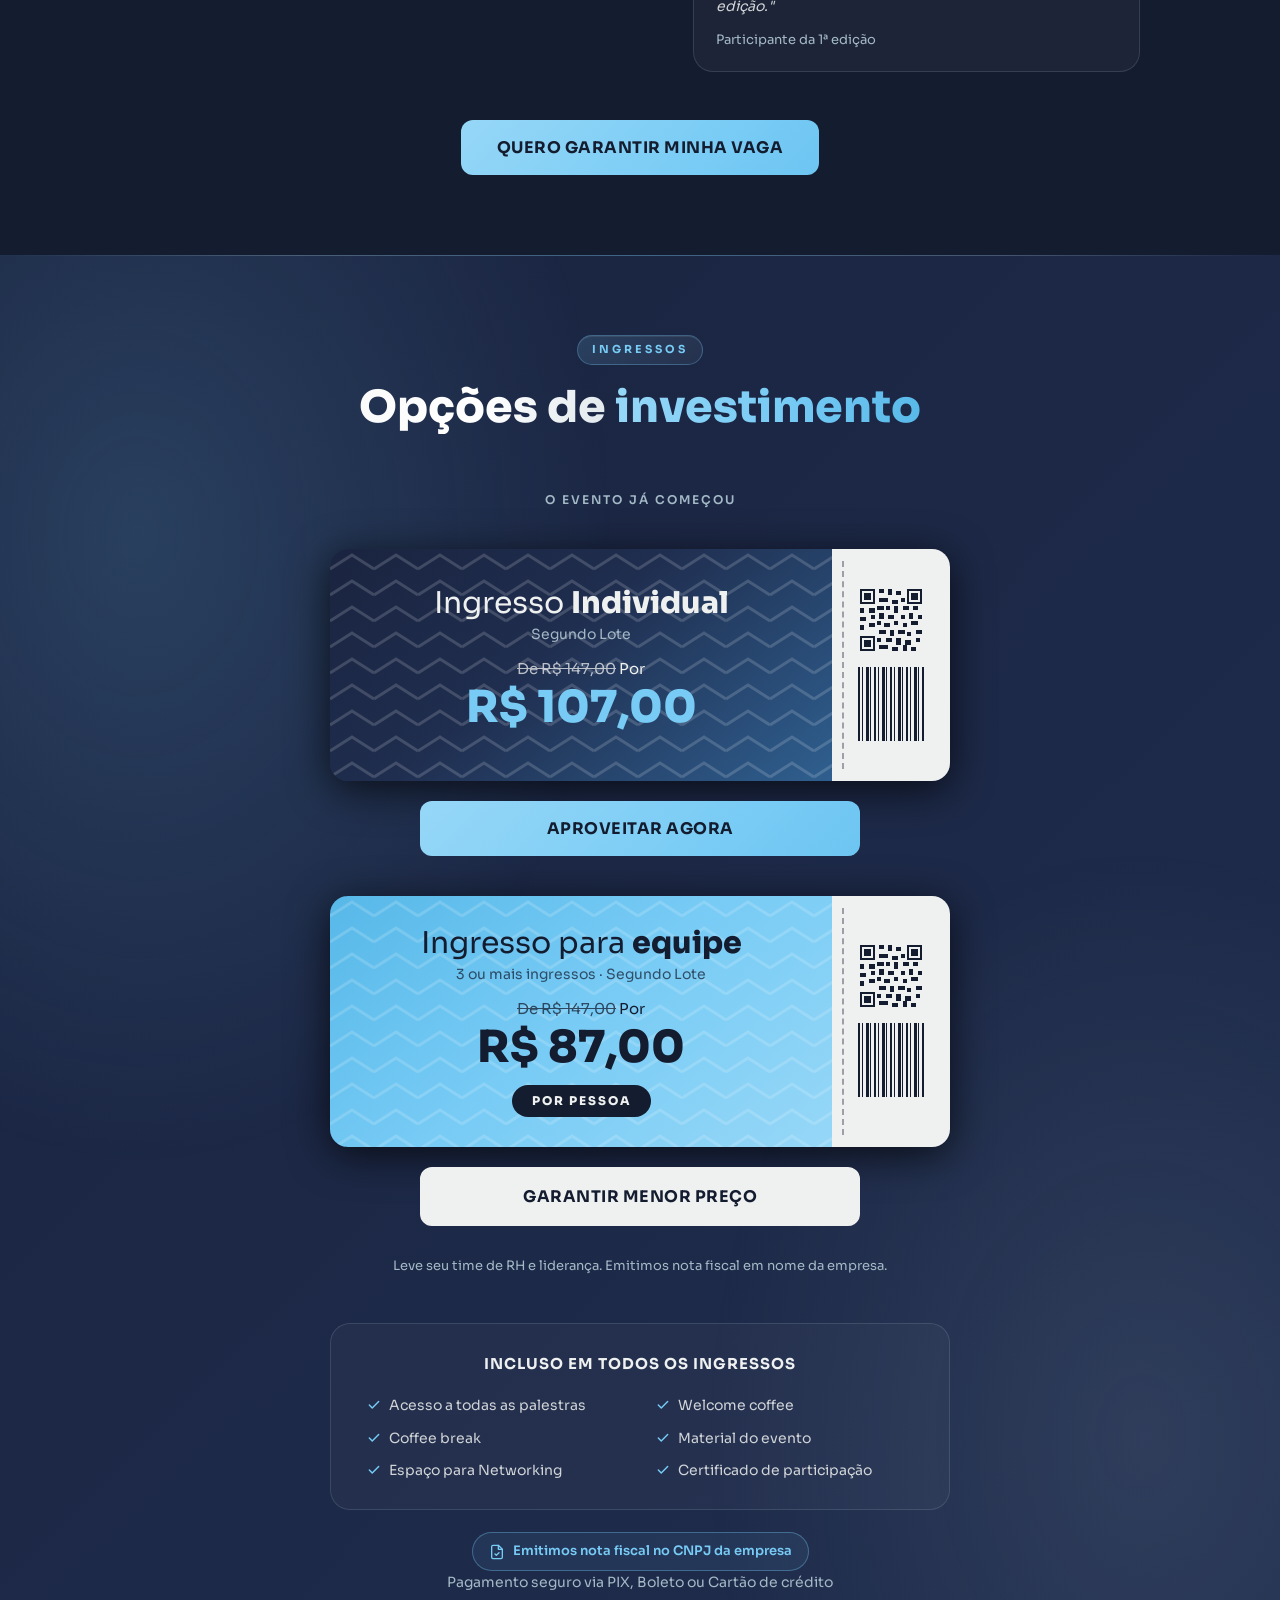
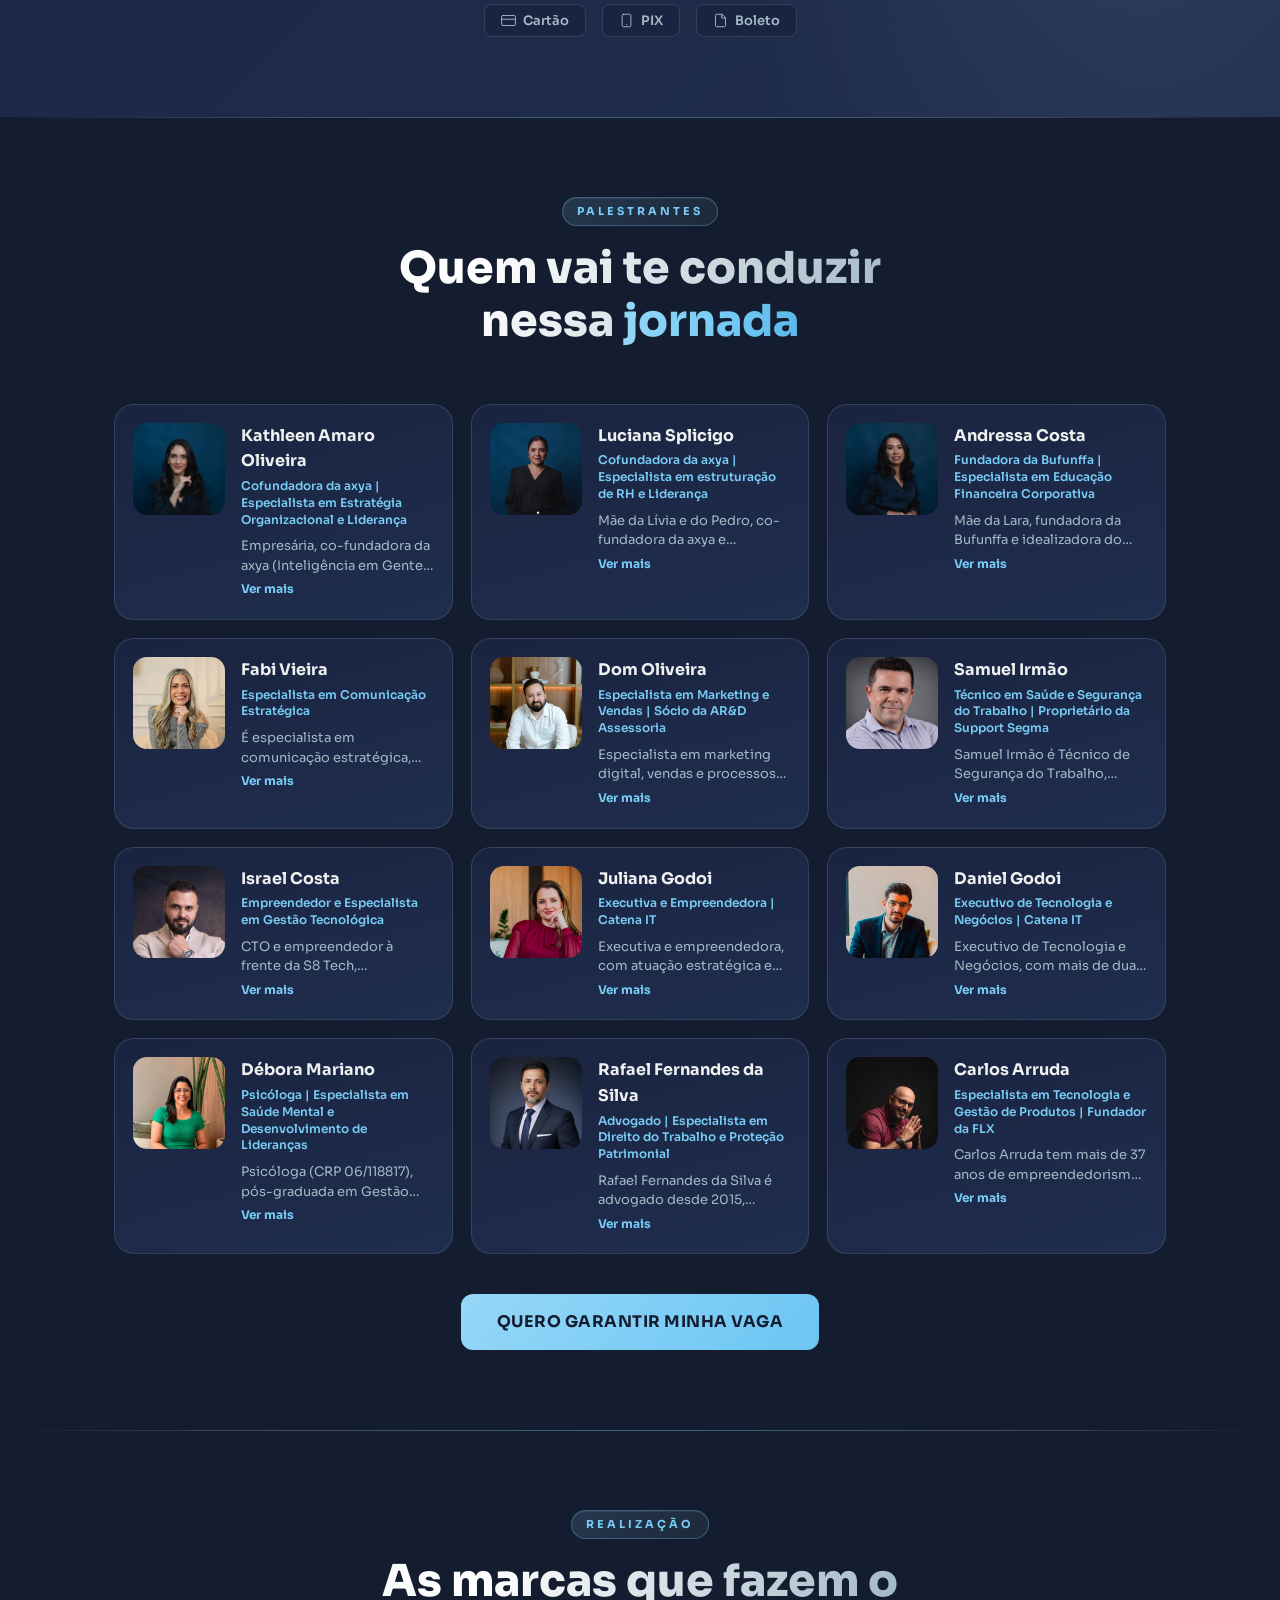
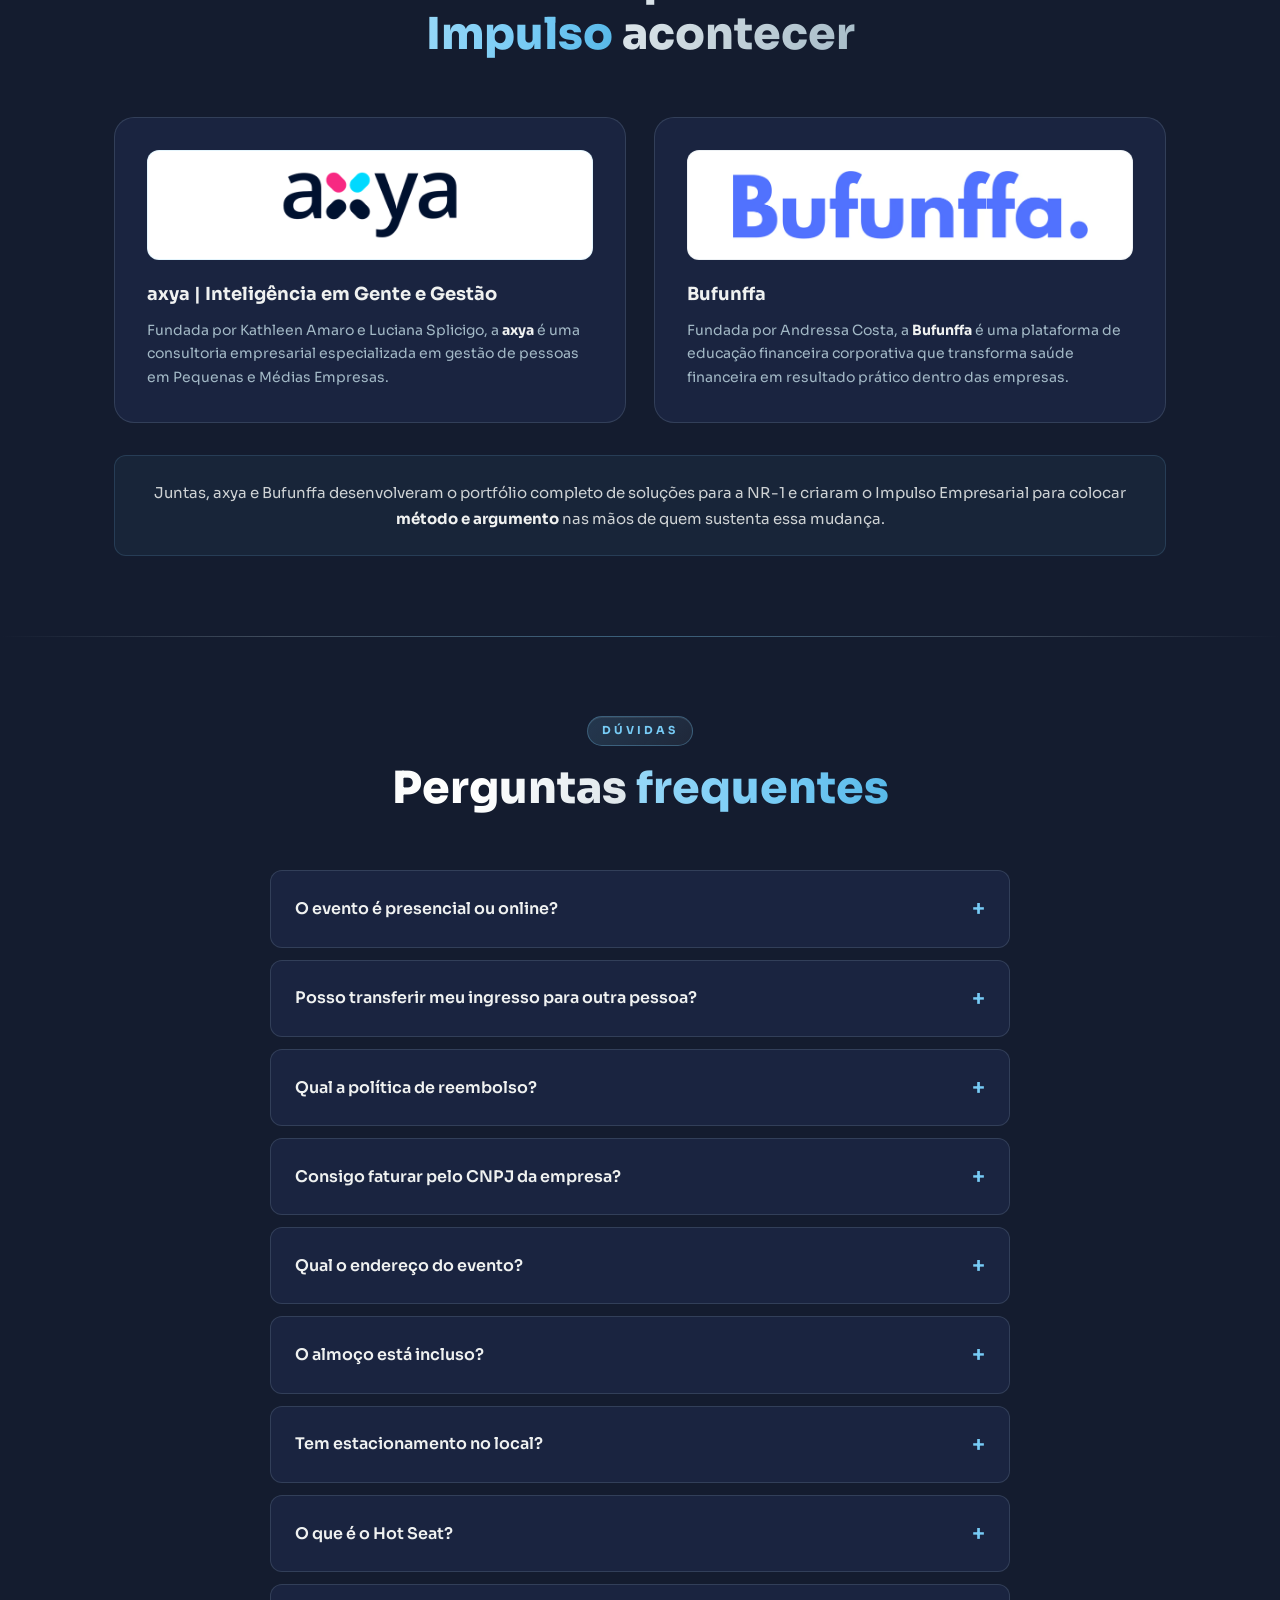
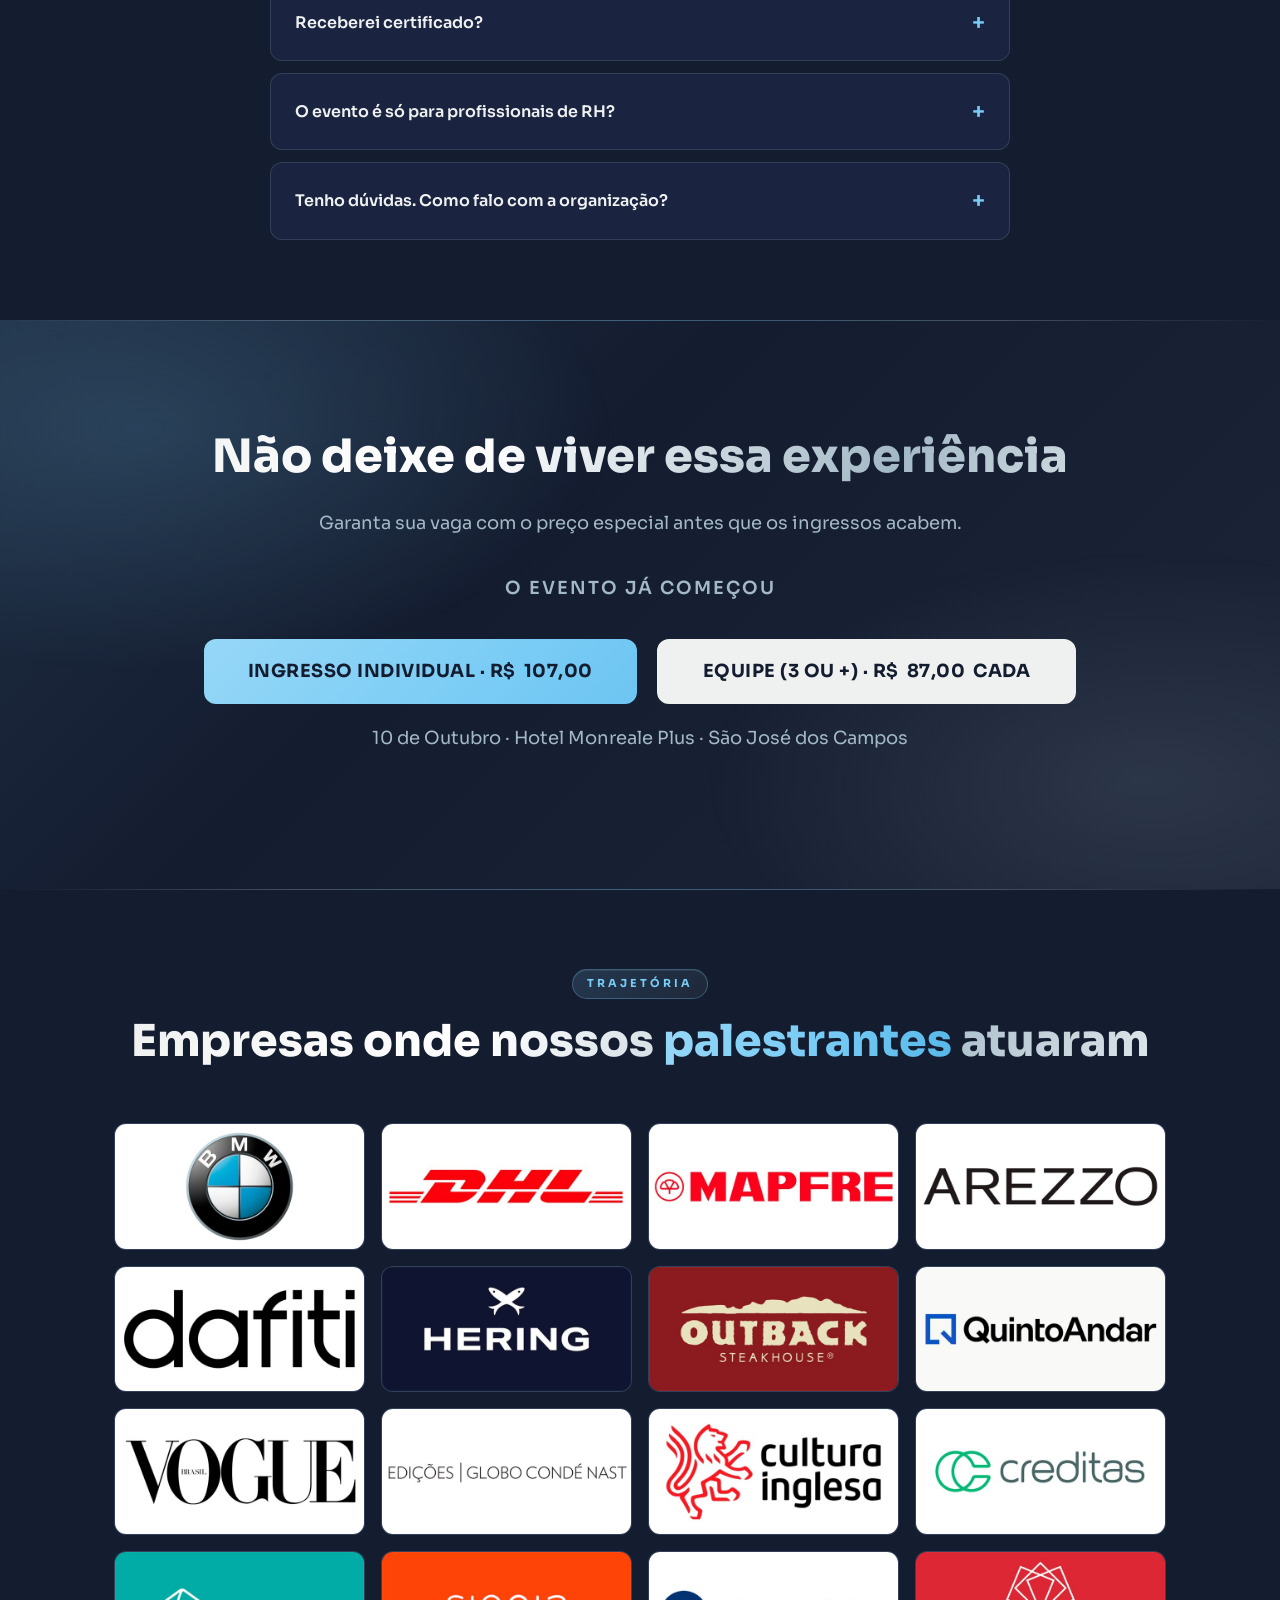
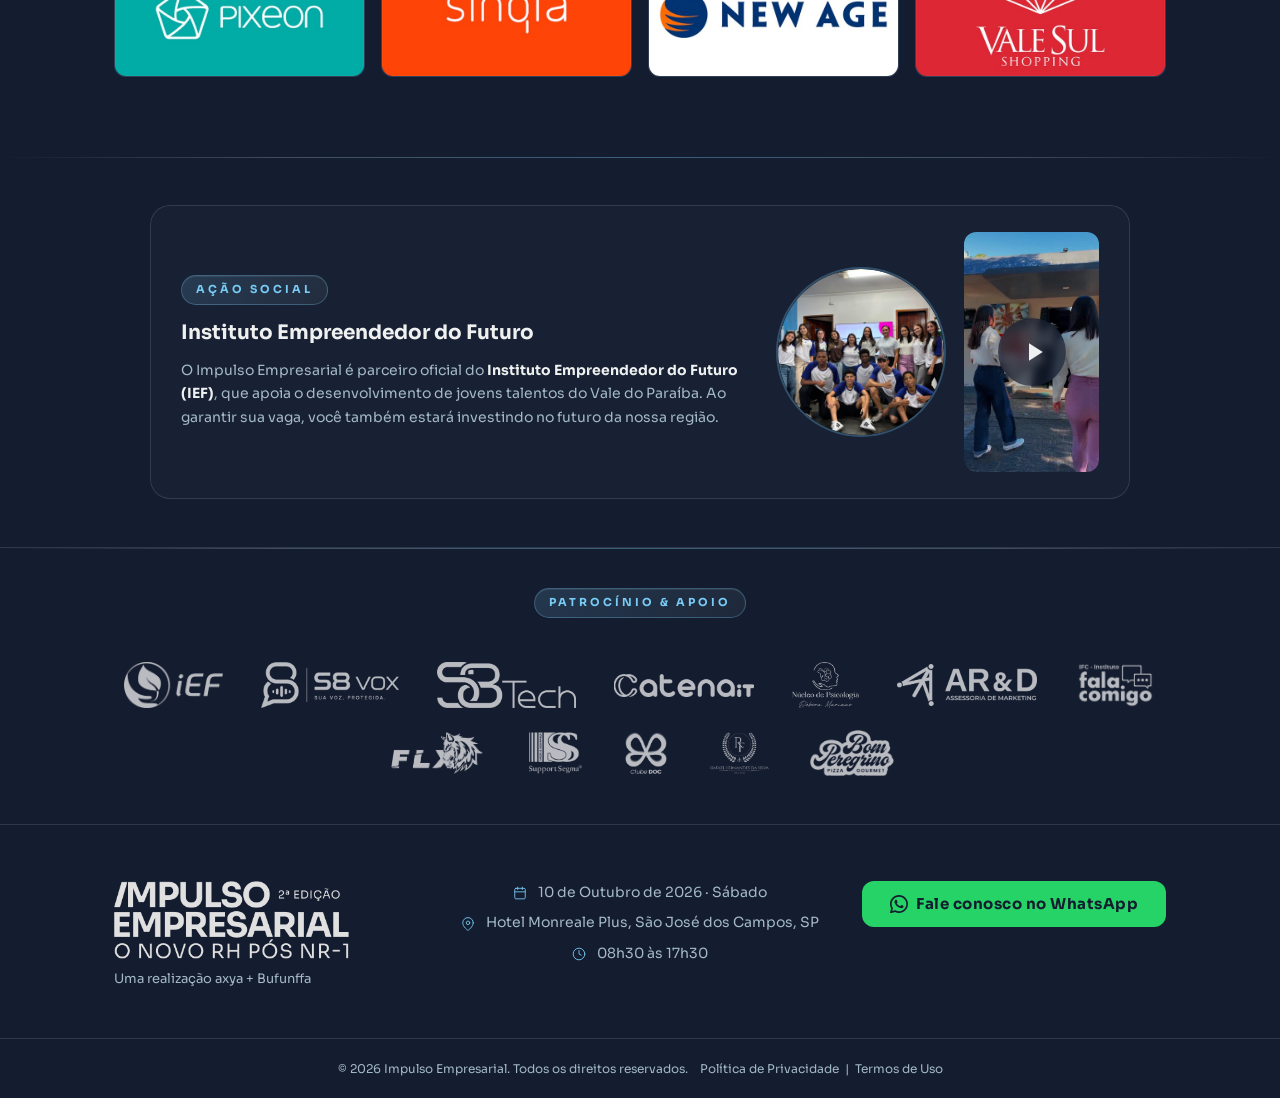
==== commit b8bc9fa1: "Patrocinador Bom Peregrino na faixa de logos Logo recortada das margens vazias e reduzida para 420px" ====
--- a/index.html
+++ b/index.html
@@ -1154,6 +1154,7 @@
       <li><img src="assets/patrocinadores/logo-support-segma.png" alt="Support Segma" loading="lazy" width="420" height="329" /></li>
       <li><img src="assets/patrocinadores/logo-clube-doc.png" alt="Clube DOC" loading="lazy" width="420" height="423" /></li>
       <li><img src="assets/patrocinadores/logo-rafael-fernandes.png" alt="Rafael Fernandes da Silva" loading="lazy" width="420" height="295" /></li>
+      <li><img src="assets/patrocinadores/logo-bom-peregrino.png" alt="Bom Peregrino Pizza Gourmet" loading="lazy" width="420" height="229" /></li>
     </ul>
   </div>
 </section>
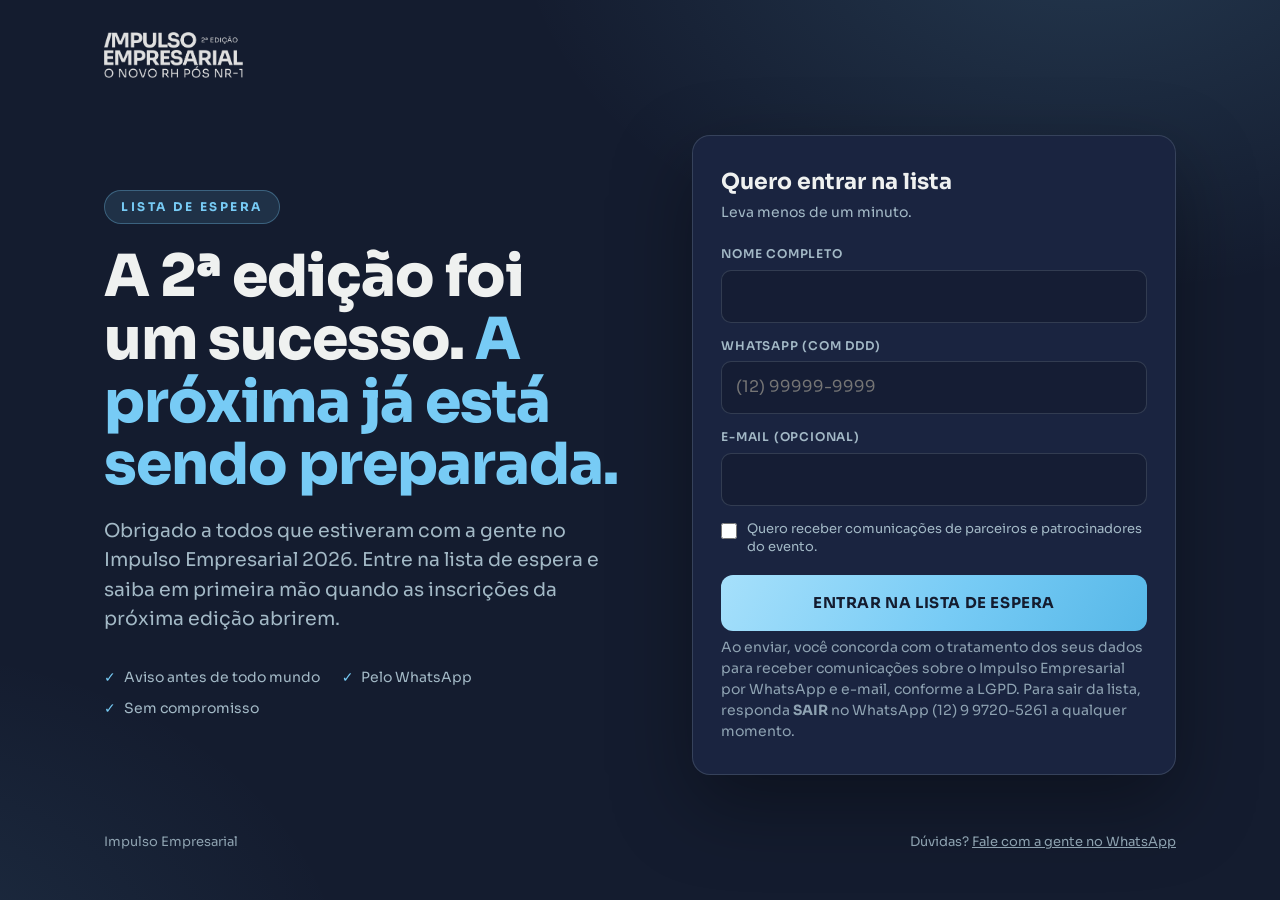
==== commit 3ea80cbb: "Home vira lista de espera da proxima edicao A pagina de vendas da 2a edicao sai do ar depois do even" ====
--- a/index.html
+++ b/index.html
@@ -4,10 +4,11 @@
   <meta charset="UTF-8" />
   <meta name="viewport" content="width=device-width, initial-scale=1.0" />
 
-  <!-- Medicao so no dominio oficial. Em URL de pre-visualizacao
-       (*.pages.dev) as tags viram funcoes vazias: visita de teste nao entra
-       no Analytics, no Clarity nem no Pixel, e nao atrapalha a otimizacao
-       das campanhas. -->
+  <!-- Lista de espera da proxima edicao (desde 12/10/2026, depois da 2a
+       edicao). A pagina de vendas da 2a edicao continua no git (tag
+       edicao-2-2026) e publicada em segunda-edicao.impulso-empresarial.pages.dev.
+       O cadastro usa a mesma rota de leads do site (/api/lead), com origem
+       "lista-espera", e as mesmas tags de medicao. -->
   <script>
     window.IMPULSO_PRODUCAO = /(^|\.)oimpulsoempresarial\.com\.br$/.test(location.hostname);
   </script>
@@ -35,10 +36,10 @@
     })(window, document, "clarity", "script", "yfqb8th6ys");
   </script>
 
-  <title>Impulso Empresarial 2026 | 2ª Edição | O Novo RH Pós NR-1</title>
-  <meta name="description" content="10 de outubro, sábado. Hotel Monreale Plus, São José dos Campos. O evento que transforma a NR-1 em método, liderança e resultado. Garanta sua vaga." />
-  <meta property="og:title" content="Impulso Empresarial 2026 | 2ª Edição" />
-  <meta property="og:description" content="O Novo RH Pós NR-1. 10 de outubro, Hotel Monreale Plus, SJC. Garanta sua vaga." />
+  <title>Impulso Empresarial | Lista de espera da próxima edição</title>
+  <meta name="description" content="A 2ª edição do Impulso Empresarial foi um sucesso. Entre na lista de espera e saiba em primeira mão quando a próxima edição abrir inscrições." />
+  <meta property="og:title" content="Impulso Empresarial | Lista de espera" />
+  <meta property="og:description" content="Entre na lista de espera e saiba em primeira mão quando a próxima edição abrir inscrições." />
   <meta property="og:image" content="https://oimpulsoempresarial.com.br/assets/og-image.jpg" />
   <link rel="canonical" href="https://oimpulsoempresarial.com.br/" />
   <meta property="og:url" content="https://oimpulsoempresarial.com.br" />
@@ -51,1279 +52,302 @@
   <meta name="theme-color" content="#141c2f" />
   <link rel="preconnect" href="https://fonts.googleapis.com" />
   <link rel="preconnect" href="https://fonts.gstatic.com" crossorigin />
-  <!-- Fonte carregada sem bloquear o render: o <link> real fica com
-       media="print" (baixa em paralelo, prioridade alta, mas não trava a
-       primeira pintura) e vira media="all" assim que chega — truque padrão
-       pra fugir do render-blocking de folha de estilo externa. noscript
-       cobre quem navega sem JS. wght só lista os pesos usados no CSS
-       (300 não é usado em lugar nenhum — pedi-lo só custava uma fonte a
-       mais na cadeia crítica). -->
-  <link rel="preload" as="style" href="https://fonts.googleapis.com/css2?family=Sora:wght@400;500;600;700;800&display=swap" />
-  <link rel="stylesheet" href="https://fonts.googleapis.com/css2?family=Sora:wght@400;500;600;700;800&display=swap" media="print" onload="this.media='all'" />
-  <noscript><link rel="stylesheet" href="https://fonts.googleapis.com/css2?family=Sora:wght@400;500;600;700;800&display=swap" /></noscript>
-  <link rel="stylesheet" href="style.css?v=20260906a" />
-
-  <!-- Meta Pixel. O ID nao e segredo (fica visivel em qualquer pagina que
-       o use) — so o token da Conversions API, que mora no backend, e que
-       precisa ficar fora do HTML.
-       O fetch do fbevents.js (script de terceiro, ~100 KB) é adiado pro
-       'load' + idle: fbq() já funciona antes disso (fica na fila do próprio
-       snippet), então nenhum evento se perde — InitiateCheckout e Lead em
-       script.js chamam fbq() do mesmo jeito antes ou depois disso terminar.
-       Só a execução do script pesado sai do caminho crítico da primeira
-       pintura. -->
+  <link rel="stylesheet" href="https://fonts.googleapis.com/css2?family=Sora:wght@400;500;600;700;800&display=swap" />
+
+  <!-- Meta Pixel (o ID nao e segredo; o token da Conversions API fica no backend). -->
   <script>
     if (!window.IMPULSO_PRODUCAO) { window.fbq = function(){}; }
     else !function(f,b,e,v,n,t,s)
     {if(f.fbq)return;n=f.fbq=function(){n.callMethod?
     n.callMethod.apply(n,arguments):n.queue.push(arguments)};
     if(!f._fbq)f._fbq=n;n.push=n;n.loaded=!0;n.version='2.0';
-    n.queue=[];
-    function carregaPixel(){
-      t=b.createElement(e);t.async=!0;t.src=v;
-      s=b.getElementsByTagName(e)[0];s.parentNode.insertBefore(t,s);
-    }
-    if (b.readyState === 'complete') { carregaPixel(); }
-    else f.addEventListener('load', function(){
-      ('requestIdleCallback' in f) ? f.requestIdleCallback(carregaPixel, {timeout:2000}) : f.setTimeout(carregaPixel, 1);
-    });
-    }(window, document,'script',
+    n.queue=[];t=b.createElement(e);t.async=!0;
+    t.src=v;s=b.getElementsByTagName(e)[0];
+    s.parentNode.insertBefore(t,s)}(window, document,'script',
     'https://connect.facebook.net/en_US/fbevents.js');
     fbq('init', '1478085317261876');
     fbq('track', 'PageView');
   </script>
   <noscript><img height="1" width="1" style="display:none" alt=""
     src="https://www.facebook.com/tr?id=1478085317261876&ev=PageView&noscript=1" /></noscript>
+
+  <style>
+    :root {
+      --navy: #141c2f;
+      --navy-2: #1a2440;
+      --azul: #77cbf5;
+      --azul-escuro: #57b8e8;
+      --claro: #eff1f0;
+      --prata: #a3b9c6;
+      --borda: rgba(163, 185, 198, 0.2);
+      --erro: #ff8b8b;
+    }
+    * { box-sizing: border-box; margin: 0; padding: 0; }
+    html { -webkit-text-size-adjust: 100%; }
+    body {
+      font-family: 'Sora', system-ui, sans-serif;
+      background: var(--navy);
+      color: var(--claro);
+      min-height: 100vh;
+      line-height: 1.55;
+      -webkit-font-smoothing: antialiased;
+      background-image:
+        radial-gradient(60rem 40rem at 85% -10%, rgba(119, 203, 245, 0.16), transparent 60%),
+        radial-gradient(50rem 36rem at -10% 110%, rgba(119, 203, 245, 0.10), transparent 60%);
+    }
+    .pagina {
+      max-width: 1120px;
+      margin: 0 auto;
+      padding: 32px 24px 48px;
+      min-height: 100vh;
+      display: flex;
+      flex-direction: column;
+    }
+    header img { height: 46px; width: auto; display: block; }
+    main {
+      flex: 1;
+      display: grid;
+      grid-template-columns: 1.1fr 1fr;
+      gap: 56px;
+      align-items: center;
+      padding: 48px 0;
+    }
+    .selo {
+      display: inline-block;
+      font-size: 12px;
+      font-weight: 700;
+      letter-spacing: 2.5px;
+      text-transform: uppercase;
+      color: var(--azul);
+      background: rgba(119, 203, 245, 0.12);
+      border: 1px solid rgba(119, 203, 245, 0.32);
+      padding: 7px 16px;
+      border-radius: 100px;
+      margin-bottom: 22px;
+    }
+    h1 {
+      font-size: clamp(34px, 5.2vw, 58px);
+      font-weight: 800;
+      line-height: 1.08;
+      letter-spacing: -1px;
+      text-wrap: balance;
+    }
+    h1 em { font-style: normal; color: var(--azul); }
+    .sub {
+      margin-top: 20px;
+      font-size: clamp(16px, 1.6vw, 19px);
+      color: var(--prata);
+      max-width: 34em;
+    }
+    .marcas {
+      margin-top: 32px;
+      display: flex;
+      flex-wrap: wrap;
+      gap: 10px 22px;
+      color: var(--prata);
+      font-size: 14px;
+    }
+    .marcas span::before { content: '✓'; color: var(--azul); font-weight: 700; margin-right: 8px; }
+
+    .cartao {
+      background: var(--navy-2);
+      border: 1px solid var(--borda);
+      border-radius: 18px;
+      padding: 32px 28px;
+      box-shadow: 0 30px 80px rgba(0, 0, 0, 0.35);
+    }
+    .cartao h2 { font-size: 22px; font-weight: 700; line-height: 1.25; }
+    .cartao > p { color: var(--prata); font-size: 14px; margin-top: 6px; }
+    form { margin-top: 22px; display: flex; flex-direction: column; gap: 14px; }
+    label > span { display: block; font-size: 12px; font-weight: 600; letter-spacing: 0.8px; text-transform: uppercase; color: var(--prata); margin-bottom: 6px; }
+    input[type=text], input[type=tel], input[type=email] {
+      width: 100%;
+      font: inherit;
+      font-size: 16px;
+      color: var(--claro);
+      background: rgba(20, 28, 47, 0.7);
+      border: 1px solid var(--borda);
+      border-radius: 10px;
+      padding: 13px 14px;
+      outline: none;
+      transition: border-color .15s, box-shadow .15s;
+    }
+    input:focus { border-color: var(--azul); box-shadow: 0 0 0 3px rgba(119, 203, 245, 0.18); }
+    .check { display: flex; gap: 10px; align-items: flex-start; font-size: 13px; color: var(--prata); line-height: 1.45; cursor: pointer; }
+    .check input { margin-top: 3px; width: 16px; height: 16px; accent-color: var(--azul); flex: none; }
+    button {
+      margin-top: 4px;
+      font: inherit;
+      font-weight: 700;
+      font-size: 15px;
+      letter-spacing: 0.6px;
+      text-transform: uppercase;
+      color: var(--navy);
+      background: linear-gradient(120deg, #a6e0fb, var(--azul) 55%, var(--azul-escuro));
+      border: none;
+      border-radius: 12px;
+      padding: 16px 20px;
+      cursor: pointer;
+      transition: transform .12s, filter .12s;
+    }
+    button:hover { filter: brightness(1.05); }
+    button:active { transform: translateY(1px); }
+    button:disabled { opacity: .7; cursor: wait; }
+    .erro { color: var(--erro); font-size: 14px; }
+    .lgpd { font-size: 12px; color: var(--prata); line-height: 1.5; margin-top: 14px; opacity: .85; }
+
+    .sucesso { text-align: center; padding: 12px 0; }
+    .sucesso .icone {
+      width: 64px; height: 64px; border-radius: 50%;
+      display: inline-grid; place-items: center;
+      background: rgba(119, 203, 245, 0.14); border: 1px solid rgba(119, 203, 245, 0.4);
+      margin-bottom: 18px;
+    }
+    .sucesso h2 { font-size: 24px; }
+    .sucesso p { color: var(--prata); margin-top: 10px; }
+
+    footer { color: var(--prata); font-size: 13px; display: flex; flex-wrap: wrap; justify-content: space-between; gap: 12px; opacity: .85; }
+    footer a { color: var(--prata); }
+
+    @media (max-width: 860px) {
+      main { grid-template-columns: 1fr; gap: 36px; padding: 32px 0; }
+      .pagina { padding: 22px 16px 36px; }
+      header img { height: 38px; }
+      .cartao { padding: 26px 20px; }
+    }
+  </style>
 </head>
 <body>
-
-<!-- Progresso de leitura: fica no topo, no lugar que era da tarja de preco. -->
-<div class="scroll-progress" id="scroll-progress" aria-hidden="true"></div>
-
-<main>
-
-<!-- ========== DOBRA 1 — HERO ==========
-     Desktop: duas colunas — texto alinhado à esquerda, foto em destaque à
-     direita, sobre uma foto de fundo da 1ª edição. Mobile: coluna única
-     centralizada, sem a foto de destaque. -->
-<section class="hero">
-  <!-- Vídeo de fundo da 1ª edição.
-       O caminho fica em data-src, e não em <source>: assim o arquivo só é
-       baixado depois que o JS confirma que é desktop e que a pessoa não pediu
-       menos animação no sistema. Confiar no `display: none` do CSS não
-       bastaria — o navegador pode baixar um vídeo oculto mesmo assim, e no
-       celular isso seriam 1,7 MB de dados gastos à toa.
-       muted + playsinline são obrigatórios: sem eles o autoplay é bloqueado,
-       e no iPhone o vídeo abriria em tela cheia. aria-hidden porque é
-       decoração — não há nada nele para um leitor de tela anunciar. -->
-  <video class="hero-video" id="hero-video"
-         data-src="assets/hero-video.mp4"
-         poster="assets/hero-video-poster.jpg"
-         preload="none" muted loop playsinline aria-hidden="true" tabindex="-1"></video>
-  <div class="hero-bg-overlay"></div>
-  <div class="container hero-content">
-
-   <div class="hero-copy">
-    <!-- O nome do evento virou etiqueta: o H1 agora diz o que a pessoa
-         ganha, e a logo so identifica o evento acima dele. -->
-    <p class="hero-label">
-      <img src="assets/logo-impulso-full.png"
-           alt="Impulso Empresarial, 2ª Edição, O Novo RH Pós NR-1"
-           width="1500" height="496" fetchpriority="high" />
-    </p>
-
-    <h1 class="hero-title hero-headline">
-      Transforme a NR-1 em <span class="highlight">método, liderança e resultado</span> no RH da sua empresa
-    </h1>
-
-    <p class="hero-quote">"Não é só sobre RH. É sobre método, liderança e resultado."</p>
-
-    <p class="hero-publico">Para profissionais de RH, líderes e empresários que precisam colocar a NR-1 em prática.</p>
-
-
-    <div class="event-info-row">
-      <div class="event-info-item">
-        <span class="event-info-icon">
-          <svg xmlns="http://www.w3.org/2000/svg" width="22" height="22" viewBox="0 0 24 24" fill="none" stroke="currentColor" stroke-width="1.5" stroke-linecap="round" stroke-linejoin="round"><rect x="3" y="4" width="18" height="18" rx="2"/><line x1="16" y1="2" x2="16" y2="6"/><line x1="8" y1="2" x2="8" y2="6"/><line x1="3" y1="10" x2="21" y2="10"/></svg>
-        </span>
-        <div>
-          <strong>10 de Outubro, 2026</strong>
-          <span>Sábado</span>
+  <div class="pagina">
+    <header>
+      <img src="assets/logo-impulso-full.png" alt="Impulso Empresarial" width="220" height="46" />
+    </header>
+
+    <main>
+      <section>
+        <span class="selo">Lista de espera</span>
+        <h1>A 2ª edição foi um sucesso. <em>A próxima já está sendo preparada.</em></h1>
+        <p class="sub">
+          Obrigado a todos que estiveram com a gente no Impulso Empresarial 2026.
+          Entre na lista de espera e saiba em primeira mão quando as inscrições
+          da próxima edição abrirem.
+        </p>
+        <div class="marcas">
+          <span>Aviso antes de todo mundo</span>
+          <span>Pelo WhatsApp</span>
+          <span>Sem compromisso</span>
         </div>
-      </div>
-      <div class="event-info-divider"></div>
-      <div class="event-info-item">
-        <span class="event-info-icon">
-          <svg xmlns="http://www.w3.org/2000/svg" width="22" height="22" viewBox="0 0 24 24" fill="none" stroke="currentColor" stroke-width="1.5" stroke-linecap="round" stroke-linejoin="round"><circle cx="12" cy="12" r="10"/><polyline points="12 6 12 12 16 14"/></svg>
-        </span>
-        <div>
-          <strong>08h30 às 17h30</strong>
-          <span>Período integral</span>
-        </div>
-      </div>
-      <div class="event-info-divider"></div>
-      <div class="event-info-item">
-        <span class="event-info-icon">
-          <svg xmlns="http://www.w3.org/2000/svg" width="22" height="22" viewBox="0 0 24 24" fill="none" stroke="currentColor" stroke-width="1.5" stroke-linecap="round" stroke-linejoin="round"><path d="M21 10c0 7-9 13-9 13s-9-6-9-13a9 9 0 0 1 18 0z"/><circle cx="12" cy="10" r="3"/></svg>
-        </span>
-        <div>
-          <strong>Hotel Monreale Plus</strong>
-          <span>São José dos Campos, SP</span>
-        </div>
-      </div>
-    </div>
-
-    <div class="hero-cta-group">
-      <a href="#ingressos" class="btn btn-primary btn-xl" data-posicao="hero">
-        QUERO GARANTIR MINHA VAGA
-      </a>
-      <p class="hero-preco">Ingressos a partir de <strong>R$ 87</strong> · Segundo lote</p>
-      <p class="hero-cta-note">Vagas limitadas</p>
-     <!-- Countdown -->
-    <div class="countdown-wrapper">
-      <p class="countdown-label">O evento começa em:</p>
-      <div class="countdown" id="countdown">
-        <div class="countdown-item">
-          <span class="countdown-num" id="cd-days">05</span>
-          <span class="countdown-unit">dias</span>
-        </div>
-        <span class="countdown-sep">:</span>
-        <div class="countdown-item">
-          <span class="countdown-num" id="cd-hours">00</span>
-          <span class="countdown-unit">horas</span>
-        </div>
-        <span class="countdown-sep">:</span>
-        <div class="countdown-item">
-          <span class="countdown-num" id="cd-minutes">00</span>
-          <span class="countdown-unit">min</span>
-        </div>
-        <span class="countdown-sep">:</span>
-        <div class="countdown-item">
-          <span class="countdown-num" id="cd-seconds">00</span>
-          <span class="countdown-unit">seg</span>
-        </div>
-      </div>
-    </div>
-
-   </div>
-   </div>
-
-   <!-- O arquivo já vem recortado em 4/5, a mesma proporção que o CSS aplica
-        no object-fit: assim o navegador não baixa faixa que seria descartada.
-        Sem lazy: está na primeira dobra e o carregamento tardio faria a foto
-        aparecer depois que a pessoa já leu o hero. -->
-   <figure class="hero-figure">
-     <img src="assets/hero-realizadoras.jpg?v=placeholder"
-          alt="As três realizadoras do Impulso Empresarial: Andressa Costa, Kathleen Amaro e Luciana Splicigo"
-          width="900" height="1125" fetchpriority="high" />
-   </figure>
-
+      </section>
+
+      <section class="cartao" id="cartao">
+        <h2>Quero entrar na lista</h2>
+        <p>Leva menos de um minuto.</p>
+        <form id="form-espera" novalidate>
+          <label>
+            <span>Nome completo</span>
+            <input type="text" name="nome" autocomplete="name" required />
+          </label>
+          <label>
+            <span>WhatsApp (com DDD)</span>
+            <input type="tel" name="whatsapp" autocomplete="tel" inputmode="numeric" placeholder="(12) 99999-9999" required />
+          </label>
+          <label>
+            <span>E-mail (opcional)</span>
+            <input type="email" name="email" autocomplete="email" />
+          </label>
+          <label class="check">
+            <input type="checkbox" name="aceite_parceiros" value="1" />
+            <span style="text-transform:none;letter-spacing:0;font-size:13px;font-weight:400;margin:0">
+              Quero receber comunicações de parceiros e patrocinadores do evento.</span>
+          </label>
+          <p class="erro" id="erro" role="alert" hidden></p>
+          <button type="submit" id="enviar">Entrar na lista de espera</button>
+        </form>
+        <p class="lgpd">
+          Ao enviar, você concorda com o tratamento dos seus dados para receber
+          comunicações sobre o Impulso Empresarial por WhatsApp e e-mail, conforme
+          a LGPD. Para sair da lista, responda <strong>SAIR</strong> no WhatsApp (12) 9 9720-5261 a qualquer momento.
+        </p>
+      </section>
+    </main>
+
+    <footer>
+      <span>Impulso Empresarial</span>
+      <span>Dúvidas? <a href="https://wa.me/5512997205261?text=Ol%C3%A1%2C%20gostaria%20de%20saber%20sobre%20a%20pr%C3%B3xima%20edi%C3%A7%C3%A3o%20do%20Impulso%20Empresarial" target="_blank" rel="noopener">Fale com a gente no WhatsApp</a></span>
+    </footer>
   </div>
-  <div class="scroll-indicator"><span></span></div>
-</section>
-
-<!-- ========== DOBRA 2 — PARA QUEM É ========== -->
-<section class="section section-dark" id="sobre">
-  <div class="container">
-    <div class="section-header">
-      <span class="section-tag">Para quem é</span>
-      <h2 class="section-title">Este evento é para <span class="highlight">você</span> que:</h2>
-    </div>
-    <p class="aviso-nr1"><strong>A NR-1 já é obrigação.</strong> O que decide se a sua empresa estará protegida é como você a coloca em prática.</p>
-    <div class="checklist-grid" id="checklist-carousel">
-      <div class="checklist-item">
-        <span class="check-icon">
-          <svg xmlns="http://www.w3.org/2000/svg" width="13" height="13" viewBox="0 0 24 24" fill="none" stroke="currentColor" stroke-width="2.5" stroke-linecap="round" stroke-linejoin="round"><polyline points="20 6 9 17 4 12"/></svg>
-        </span>
-        <p>Responde pela pauta de pessoas e precisa de argumento sólido para levar à diretoria.</p>
-      </div>
-      <div class="checklist-item">
-        <span class="check-icon">
-          <svg xmlns="http://www.w3.org/2000/svg" width="13" height="13" viewBox="0 0 24 24" fill="none" stroke="currentColor" stroke-width="2.5" stroke-linecap="round" stroke-linejoin="round"><polyline points="20 6 9 17 4 12"/></svg>
-        </span>
-        <p>Sente que a implementação da NR-1 travou na metade e não sabe qual é o próximo passo.</p>
-      </div>
-      <div class="checklist-item">
-        <span class="check-icon">
-          <svg xmlns="http://www.w3.org/2000/svg" width="13" height="13" viewBox="0 0 24 24" fill="none" stroke="currentColor" stroke-width="2.5" stroke-linecap="round" stroke-linejoin="round"><polyline points="20 6 9 17 4 12"/></svg>
-        </span>
-        <p>Atua em um RH enxuto e precisa conduzir a NR-1 sem virar mais uma sobrecarga.</p>
-      </div>
-      <div class="checklist-item">
-        <span class="check-icon">
-          <svg xmlns="http://www.w3.org/2000/svg" width="13" height="13" viewBox="0 0 24 24" fill="none" stroke="currentColor" stroke-width="2.5" stroke-linecap="round" stroke-linejoin="round"><polyline points="20 6 9 17 4 12"/></svg>
-        </span>
-        <p>Sabe o que fazer tecnicamente, mas ainda não conseguiu engajar a liderança de verdade.</p>
-      </div>
-      <div class="checklist-item checklist-item-full">
-        <span class="check-icon">
-          <svg xmlns="http://www.w3.org/2000/svg" width="13" height="13" viewBox="0 0 24 24" fill="none" stroke="currentColor" stroke-width="2.5" stroke-linecap="round" stroke-linejoin="round"><polyline points="20 6 9 17 4 12"/></svg>
-        </span>
-        <p>É cobrado pela NR-1, mas sente que não tem poder proporcional a essa responsabilidade. Dominar o tema hoje é também diferencial de carreira.</p>
-      </div>
-    </div>
-    <div class="carousel-dots" id="checklist-dots"></div>
-    <div class="kit-gestor">
-      <div>
-        <h3>Precisa convencer seu gestor?</h3>
-        <p>Mande para ele uma mensagem pronta com data, local, valores e o link da programação.</p>
-      </div>
-      <div class="kit-gestor-botoes">
-        <a class="btn kit-botao" href="https://wa.me/?text=Ol%C3%A1!%20Encontrei%20um%20evento%20presencial%20em%20S%C3%A3o%20Jos%C3%A9%20dos%20Campos%20no%20dia%2010%2F10%20sobre%20como%20implementar%20a%20NR-1%20de%20forma%20pr%C3%A1tica%2C%20com%20foco%20em%20lideran%C3%A7a%20e%20risco%20psicossocial.%20O%20ingresso%20custa%20R%24%20107%2C%20ou%20R%24%2087%20por%20pessoa%20para%203%20ou%20mais%2C%20e%20a%20empresa%20pode%20receber%20nota%20fiscal.%20Acho%20que%20vale%20a%20nossa%20participa%C3%A7%C3%A3o.%20Programa%C3%A7%C3%A3o%20e%20detalhes%3A%20https%3A%2F%2Foimpulsoempresarial.com.br%2F" target="_blank" rel="noopener" data-posicao="kit-gestor-whatsapp">Enviar pelo WhatsApp</a>
-        <a class="btn kit-botao" href="mailto:?subject=Evento%20sobre%20NR-1%20em%20SJC%3A%20Impulso%20Empresarial%2C%2010%2F10&amp;body=Ol%C3%A1!%20Encontrei%20um%20evento%20presencial%20em%20S%C3%A3o%20Jos%C3%A9%20dos%20Campos%20no%20dia%2010%2F10%20sobre%20como%20implementar%20a%20NR-1%20de%20forma%20pr%C3%A1tica%2C%20com%20foco%20em%20lideran%C3%A7a%20e%20risco%20psicossocial.%20O%20ingresso%20custa%20R%24%20107%2C%20ou%20R%24%2087%20por%20pessoa%20para%203%20ou%20mais%2C%20e%20a%20empresa%20pode%20receber%20nota%20fiscal.%20Acho%20que%20vale%20a%20nossa%20participa%C3%A7%C3%A3o.%20Programa%C3%A7%C3%A3o%20e%20detalhes%3A%20https%3A%2F%2Foimpulsoempresarial.com.br%2F" data-posicao="kit-gestor-email">Enviar por e-mail</a>
-      </div>
-    </div>
-    <div class="section-cta-center">
-      <a href="#ingressos" class="btn btn-primary btn-lg" data-posicao="para-quem-e">
-        QUERO GARANTIR MINHA VAGA
-      </a>
-    </div>
-  </div>
-</section>
-
-<!-- ========== O QUE VOCE LEVA (v2) ========== -->
-<section class="section section-mid" id="o-que-voce-leva">
-  <div class="container">
-    <div class="section-header">
-      <span class="section-tag">O que você leva</span>
-      <h2 class="section-title">O que você leva do <span class="highlight">evento</span></h2>
-    </div>
-    <div class="leva-grid">
-      <article class="leva-card">
-        <span class="leva-icone"><svg xmlns="http://www.w3.org/2000/svg" width="22" height="22" viewBox="0 0 24 24" fill="none" stroke="currentColor" stroke-width="1.7" stroke-linecap="round" stroke-linejoin="round" aria-hidden="true"><path d="M3 3v18h18"/><path d="m7 14 4-4 3 3 5-6"/></svg></span>
-        <h3>Método</h3>
-        <p>Um caminho claro para transformar a NR-1 em processo, do mapeamento à gestão contínua.</p>
-      </article>
-      <article class="leva-card">
-        <span class="leva-icone"><svg xmlns="http://www.w3.org/2000/svg" width="22" height="22" viewBox="0 0 24 24" fill="none" stroke="currentColor" stroke-width="1.7" stroke-linecap="round" stroke-linejoin="round" aria-hidden="true"><circle cx="9" cy="7" r="3"/><path d="M3 21v-2a5 5 0 0 1 5-5h2a5 5 0 0 1 5 5v2"/><path d="M16 3.5a3 3 0 0 1 0 6"/><path d="M21 21v-2a5 5 0 0 0-3-4.6"/></svg></span>
-        <h3>Liderança</h3>
-        <p>Como engajar líderes e transformá-los em aliados do RH.</p>
-      </article>
-      <article class="leva-card">
-        <span class="leva-icone"><svg xmlns="http://www.w3.org/2000/svg" width="22" height="22" viewBox="0 0 24 24" fill="none" stroke="currentColor" stroke-width="1.7" stroke-linecap="round" stroke-linejoin="round" aria-hidden="true"><path d="M21 15a2 2 0 0 1-2 2H7l-4 4V5a2 2 0 0 1 2-2h14a2 2 0 0 1 2 2z"/></svg></span>
-        <h3>Argumento</h3>
-        <p>Como falar a língua do empresário e ser ouvido pela diretoria.</p>
-      </article>
-      <article class="leva-card">
-        <span class="leva-icone"><svg xmlns="http://www.w3.org/2000/svg" width="22" height="22" viewBox="0 0 24 24" fill="none" stroke="currentColor" stroke-width="1.7" stroke-linecap="round" stroke-linejoin="round" aria-hidden="true"><path d="M12 22s8-4 8-10V5l-8-3-8 3v7c0 6 8 10 8 10z"/></svg></span>
-        <h3>Risco psicossocial na prática</h3>
-        <p>Como identificar e gerir sem ser psicólogo.</p>
-      </article>
-      <article class="leva-card">
-        <span class="leva-icone"><svg xmlns="http://www.w3.org/2000/svg" width="22" height="22" viewBox="0 0 24 24" fill="none" stroke="currentColor" stroke-width="1.7" stroke-linecap="round" stroke-linejoin="round" aria-hidden="true"><circle cx="12" cy="9" r="6"/><path d="M8.5 14 7 22l5-3 5 3-1.5-8"/></svg></span>
-        <h3>Certificado</h3>
-        <p>Certificado de participação no Impulso Empresarial 2026.</p>
-      </article>
-      <article class="leva-card">
-        <span class="leva-icone"><svg xmlns="http://www.w3.org/2000/svg" width="22" height="22" viewBox="0 0 24 24" fill="none" stroke="currentColor" stroke-width="1.7" stroke-linecap="round" stroke-linejoin="round" aria-hidden="true"><circle cx="12" cy="12" r="3"/><circle cx="4" cy="6" r="2"/><circle cx="20" cy="6" r="2"/><circle cx="4" cy="18" r="2"/><circle cx="20" cy="18" r="2"/><path d="m6 7 4 3.5M18 7l-4 3.5M6 17l4-3.5M18 17l-4-3.5"/></svg></span>
-        <h3>Networking</h3>
-        <p>Contato direto com RHs, líderes e especialistas da região.</p>
-      </article>
-    </div>
-  </div>
-</section>
-
-<!-- ========== DOBRA 4 — CRONOGRAMA ========== -->
-<section class="section section-dark" id="programacao">
-  <!-- Trilho alto: o scroll gasto aqui e' o que gira a roda logo abaixo.
-       Altura definida pelo JS (script.js, secao CRONOGRAMA) — sem JS o
-       trilho fica com a altura natural da lista e nada disso acontece. -->
-  <div class="schedule-track" id="schedule-track">
-    <div class="schedule-stage">
-      <div class="container">
-        <div class="section-header">
-          <span class="section-tag">Programação</span>
-          <h2 class="section-title">Programação <span class="highlight">do dia</span></h2>
-          <p class="section-subtitle">10 de Outubro de 2026 · Hotel Monreale Plus, SJC</p>
-        </div>
-
-        <div class="schedule-wrapper" id="schedule-wrapper">
-          <div class="schedule-band" aria-hidden="true"></div>
-          <div class="schedule-wheel" id="schedule-wheel">
-
-            <div class="schedule-item schedule-break">
-              <div class="schedule-time">8h30</div>
-              <div class="schedule-content">
-                <h3>
-                  <span class="sched-icon"><svg xmlns="http://www.w3.org/2000/svg" width="16" height="16" viewBox="0 0 24 24" fill="none" stroke="currentColor" stroke-width="1.5" stroke-linecap="round" stroke-linejoin="round"><path d="M17 8h1a4 4 0 0 1 0 8h-1"/><path d="M3 8h14v9a4 4 0 0 1-4 4H7a4 4 0 0 1-4-4Z"/><line x1="6" y1="2" x2="6" y2="4"/><line x1="10" y1="2" x2="10" y2="4"/><line x1="14" y1="2" x2="14" y2="4"/></svg></span>
-                  Credenciamento e Welcome Coffee
-                </h3>
-              </div>
-            </div>
-
-            <div class="schedule-item">
-              <div class="schedule-time">9h00</div>
-              <div class="schedule-content">
-                <h3>
-                  <span class="sched-icon"><svg xmlns="http://www.w3.org/2000/svg" width="16" height="16" viewBox="0 0 24 24" fill="none" stroke="currentColor" stroke-width="1.5" stroke-linecap="round" stroke-linejoin="round"><path d="M12 2a3 3 0 0 1 3 3v7a3 3 0 0 1-6 0V5a3 3 0 0 1 3-3z"/><path d="M19 10v2a7 7 0 0 1-14 0v-2"/><line x1="12" y1="19" x2="12" y2="22"/><line x1="8" y1="22" x2="16" y2="22"/></svg></span>
-                  Painel de Abertura
-                </h3>
-                <p class="schedule-speakers"><span class="sched-avatars" aria-hidden="true"><img src="images/fabi-vieira.jpg?v=1" alt="" width="26" height="26" loading="lazy" decoding="async" /><img src="images/andressa-costa.jpg" alt="" width="26" height="26" loading="lazy" decoding="async" /><img src="images/kathleen-amaro.jpg" alt="" width="26" height="26" loading="lazy" decoding="async" /><img src="images/luciana-splicigo.jpg" alt="" width="26" height="26" loading="lazy" decoding="async" /></span><span>Fabi Vieira, Andressa Costa, Kathleen Amaro e Luciana Splicigo</span></p>
-              </div>
-            </div>
-
-            <div class="schedule-item">
-              <div class="schedule-time">9h10</div>
-              <div class="schedule-content">
-                <h3>Palestra | O lado invisível da NR-1: por que cumprir a norma não vai ser suficiente</h3>
-                <p class="schedule-speakers"><span class="sched-avatars" aria-hidden="true"><img src="images/kathleen-amaro.jpg" alt="" width="26" height="26" loading="lazy" decoding="async" /></span><span>Kathleen Amaro</span></p>
-              </div>
-            </div>
-
-            <div class="schedule-item">
-              <div class="schedule-time">9h40</div>
-              <div class="schedule-content">
-                <h3>Palestra | NR-1 e Gestão: como transformar líderes despreparados nos maiores aliados do RH</h3>
-                <p class="schedule-speakers"><span class="sched-avatars" aria-hidden="true"><img src="images/luciana-splicigo.jpg" alt="" width="26" height="26" loading="lazy" decoding="async" /></span><span>Luciana Splicigo</span></p>
-              </div>
-            </div>
-
-            <div class="schedule-item">
-              <div class="schedule-time">10h00</div>
-              <div class="schedule-content">
-                <h3>Painel | Risco psicossocial na prática: como identificar e gerir sem ser psicólogo, gerenciar crises e orientar as lideranças</h3>
-                <p class="schedule-speakers"><span class="sched-avatars" aria-hidden="true"><img src="images/debora-mariano.jpg?v=1" alt="" width="26" height="26" loading="lazy" decoding="async" /><img src="images/luciana-splicigo.jpg" alt="" width="26" height="26" loading="lazy" decoding="async" /><img src="images/andressa-costa.jpg" alt="" width="26" height="26" loading="lazy" decoding="async" /><img src="images/kathleen-amaro.jpg" alt="" width="26" height="26" loading="lazy" decoding="async" /></span><span>Débora Mariano, Luciana Splicigo, Andressa Costa e Kathleen Amaro</span></p>
-              </div>
-            </div>
-
-            <div class="schedule-item">
-              <div class="schedule-time">10h50</div>
-              <div class="schedule-content">
-                <h3>Painel | Do achismo aos dados: o uso seguro da IA e como a tecnologia leva o RH para a mesa de decisão</h3>
-                <p class="schedule-speakers"><span class="sched-avatars" aria-hidden="true"><img src="images/juliana-godoi.jpg?v=1" alt="" width="26" height="26" loading="lazy" decoding="async" /><img src="images/daniel-godoi.jpg?v=1" alt="" width="26" height="26" loading="lazy" decoding="async" /><img src="images/israel-costa.jpg" alt="" width="26" height="26" loading="lazy" decoding="async" /><img src="images/luciana-splicigo.jpg" alt="" width="26" height="26" loading="lazy" decoding="async" /></span><span>Juliana Godoi, Daniel Godoi, Israel Costa e Luciana Splicigo</span></p>
-              </div>
-            </div>
-
-            <div class="schedule-item schedule-break">
-              <div class="schedule-time">12h00</div>
-              <div class="schedule-content">
-                <h3>
-                  <span class="sched-icon"><svg xmlns="http://www.w3.org/2000/svg" width="16" height="16" viewBox="0 0 24 24" fill="none" stroke="currentColor" stroke-width="1.5" stroke-linecap="round" stroke-linejoin="round"><path d="M3 2v7c0 1.1.9 2 2 2h4a2 2 0 0 0 2-2V2"/><path d="M7 2v20"/><path d="M21 15V2a5 5 0 0 0-5 5v6c0 1.1.9 2 2 2h3zm0 0v7"/></svg></span>
-                  Pausa para almoço
-                </h3>
-              </div>
-            </div>
-
-            <div class="schedule-item">
-              <div class="schedule-time">13h30</div>
-              <div class="schedule-content">
-                <h3>Hot Seat</h3>
-                <p class="schedule-desc">Compartilhe um desafio real da sua empresa e receba ideias de quem já passou por algo parecido.</p>
-              </div>
-            </div>
-
-            <div class="schedule-item">
-              <div class="schedule-time">13h50</div>
-              <div class="schedule-content">
-                <h3>Palestra | Fluência Financeira aplicada ao RH</h3>
-                <p class="schedule-speakers"><span class="sched-avatars" aria-hidden="true"><img src="images/andressa-costa.jpg" alt="" width="26" height="26" loading="lazy" decoding="async" /></span><span>Andressa Costa</span></p>
-              </div>
-            </div>
-
-            <div class="schedule-item">
-              <div class="schedule-time">14h20</div>
-              <div class="schedule-content">
-                <h3>Painel | Como falar a língua do empresário: a competência que decide se o RH é ouvido ou ignorado</h3>
-                <p class="schedule-speakers"><span class="sched-avatars" aria-hidden="true"><img src="images/dom-oliveira.jpg" alt="" width="26" height="26" loading="lazy" decoding="async" /><img src="images/andressa-costa.jpg" alt="" width="26" height="26" loading="lazy" decoding="async" /><img src="images/luciana-splicigo.jpg" alt="" width="26" height="26" loading="lazy" decoding="async" /><img src="images/kathleen-amaro.jpg" alt="" width="26" height="26" loading="lazy" decoding="async" /></span><span>Dom Oliveira, Andressa Costa, Luciana Splicigo e Kathleen Amaro</span></p>
-              </div>
-            </div>
-
-            <div class="schedule-item schedule-break">
-              <div class="schedule-time">15h10</div>
-              <div class="schedule-content">
-                <h3>
-                  <span class="sched-icon"><svg xmlns="http://www.w3.org/2000/svg" width="16" height="16" viewBox="0 0 24 24" fill="none" stroke="currentColor" stroke-width="1.5" stroke-linecap="round" stroke-linejoin="round"><path d="M17 8h1a4 4 0 0 1 0 8h-1"/><path d="M3 8h14v9a4 4 0 0 1-4 4H7a4 4 0 0 1-4-4Z"/><line x1="6" y1="2" x2="6" y2="4"/><line x1="10" y1="2" x2="10" y2="4"/><line x1="14" y1="2" x2="14" y2="4"/></svg></span>
-                  Coffee Break
-                </h3>
-              </div>
-            </div>
-
-            <div class="schedule-item">
-              <div class="schedule-time">15h30</div>
-              <div class="schedule-content">
-                <h3>Palestra | Fiz o mapeamento, e agora? Como garantir a eficiência em SST e a Gestão Contínua dos riscos psicossociais</h3>
-                <p class="schedule-speakers"><span class="sched-avatars" aria-hidden="true"><img src="images/samuel-irmao.jpg" alt="" width="26" height="26" loading="lazy" decoding="async" /></span><span>Samuel Irmão</span></p>
-              </div>
-            </div>
-
-            <div class="schedule-item">
-              <div class="schedule-time">15h50</div>
-              <div class="schedule-content">
-                <h3>Painel interativo | Perguntas e Respostas: Saúde e Segurança e Direito Trabalhista</h3>
-                <p class="schedule-speakers"><span class="sched-avatars" aria-hidden="true"><img src="images/samuel-irmao.jpg" alt="" width="26" height="26" loading="lazy" decoding="async" /><img src="images/rafael-fernandes.jpg" alt="" width="26" height="26" loading="lazy" decoding="async" /><img src="images/luciana-splicigo.jpg" alt="" width="26" height="26" loading="lazy" decoding="async" /><img src="images/kathleen-amaro.jpg" alt="" width="26" height="26" loading="lazy" decoding="async" /></span><span>Samuel Irmão, Rafael Fernandes, Luciana Splicigo e Kathleen Amaro</span></p>
-              </div>
-            </div>
-
-            <div class="schedule-item schedule-end">
-              <div class="schedule-time">16h30</div>
-              <div class="schedule-content">
-                <h3>
-                  <span class="sched-icon"><svg xmlns="http://www.w3.org/2000/svg" width="16" height="16" viewBox="0 0 24 24" fill="none" stroke="currentColor" stroke-width="1.5" stroke-linecap="round" stroke-linejoin="round"><path d="M4 15s1-1 4-1 5 2 8 2 4-1 4-1V3s-1 1-4 1-5-2-8-2-4 1-4 1z"/><line x1="4" y1="22" x2="4" y2="15"/></svg></span>
-                  Painel de encerramento | O RH que adoece cuidando: identidade e equilíbrio pra sustentar a profissão
-                </h3>
-                <p class="schedule-speakers"><span class="sched-avatars" aria-hidden="true"><img src="images/andressa-costa.jpg" alt="" width="26" height="26" loading="lazy" decoding="async" /><img src="images/luciana-splicigo.jpg" alt="" width="26" height="26" loading="lazy" decoding="async" /><img src="images/kathleen-amaro.jpg" alt="" width="26" height="26" loading="lazy" decoding="async" /></span><span>Andressa Costa, Luciana Splicigo e Kathleen Amaro</span></p>
-              </div>
-            </div>
-          </div>
-
-          <!-- Superfície de rolagem invisível por cima do rolo: é ela que
-               delimita o "quadrado" onde a roda do mouse (e o dedo, no
-               celular) gira o cronograma. Fora daqui a página rola como em
-               qualquer outra seção, e quando o rolo chega numa ponta a
-               rolagem encadeia de volta pra página sozinha — comportamento
-               nativo de container de rolagem, e o que garante que ninguém
-               fica preso aqui. O espaçador não tem conteúdo: só existe pra dar
-               comprimento de rolagem. Os tópicos de verdade são os
-               .schedule-item acima, que seguem no DOM e são lidos
-               normalmente por leitor de tela. -->
-          <div class="schedule-scroll" id="schedule-scroll" tabindex="0"
-               role="group" aria-label="Programação do dia, role para percorrer">
-            <div class="schedule-scroll-spacer" id="schedule-scroll-spacer"></div>
-          </div>
-        </div>
-
-        <div class="schedule-rail" aria-hidden="true"><span id="schedule-rail-fill"></span></div>
-        <p class="schedule-hint" id="schedule-hint" aria-hidden="true">role sobre a lista para percorrer o dia</p>
-      </div>
-    </div>
-  </div>
-
-  <div class="container">
-    <div class="section-cta-center" style="margin-top:48px;">
-      <a href="#ingressos" class="btn btn-primary btn-lg" data-posicao="programacao">
-        QUERO GARANTIR MINHA VAGA
-      </a>
-    </div>
-  </div>
-</section>
-
-<!-- ========== DOBRA 4.5 — GALERIA 1ª EDIÇÃO ==========
-     Carrossel duplo em marquee contínuo (sentidos opostos), com pausa no
-     hover e lightbox ao clicar. Prova social bem antes da oferta. -->
-<section class="section section-mid gallery-section" id="galeria">
-  <div class="container">
-    <div class="section-header">
-      <span class="section-tag">Retrospectiva</span>
-      <h2 class="section-title">Assim foi a <span class="highlight">1ª edição</span></h2>
-      <p class="section-subtitle">Sala cheia, plateia engajada e conteúdo transformador. Veja alguns momentos e prepare-se para viver isso de novo, agora ainda maior.</p>
-    </div>
-  </div>
-
-  <div class="gallery-marquee-wrapper">
-    <div class="gallery-marquee-track gallery-marquee-row1">
-      <figure class="gallery-photo">
-        <img src="assets/primeira-edicao/evento-1-foto-6.jpg" alt="Participantes atentos durante uma das palestras da 1ª edição do Impulso Empresarial" width="1100" height="733" loading="lazy" />
-        <span class="gallery-photo-zoom" aria-hidden="true"><svg xmlns="http://www.w3.org/2000/svg" width="16" height="16" viewBox="0 0 24 24" fill="none" stroke="currentColor" stroke-width="2" stroke-linecap="round" stroke-linejoin="round"><circle cx="11" cy="11" r="7"/><line x1="21" y1="21" x2="16.65" y2="16.65"/><line x1="11" y1="8" x2="11" y2="14"/><line x1="8" y1="11" x2="14" y2="11"/></svg></span>
-      </figure>
-      <figure class="gallery-photo">
-        <img src="assets/primeira-edicao/evento-1-foto-16.jpg" alt="Painel com quatro palestrantes sentados no palco discutindo a NR-1" width="1100" height="733" loading="lazy" />
-        <span class="gallery-photo-zoom" aria-hidden="true"><svg xmlns="http://www.w3.org/2000/svg" width="16" height="16" viewBox="0 0 24 24" fill="none" stroke="currentColor" stroke-width="2" stroke-linecap="round" stroke-linejoin="round"><circle cx="11" cy="11" r="7"/><line x1="21" y1="21" x2="16.65" y2="16.65"/><line x1="11" y1="8" x2="11" y2="14"/><line x1="8" y1="11" x2="14" y2="11"/></svg></span>
-      </figure>
-      <figure class="gallery-photo">
-        <img src="assets/primeira-edicao/evento-1-foto-38.jpg" alt="Palestrante apresentando conteúdo sobre a NR-1 para a plateia" width="1100" height="733" loading="lazy" />
-        <span class="gallery-photo-zoom" aria-hidden="true"><svg xmlns="http://www.w3.org/2000/svg" width="16" height="16" viewBox="0 0 24 24" fill="none" stroke="currentColor" stroke-width="2" stroke-linecap="round" stroke-linejoin="round"><circle cx="11" cy="11" r="7"/><line x1="21" y1="21" x2="16.65" y2="16.65"/><line x1="11" y1="8" x2="11" y2="14"/><line x1="8" y1="11" x2="14" y2="11"/></svg></span>
-      </figure>
-      <figure class="gallery-photo">
-        <img src="assets/primeira-edicao/evento-1-foto-47.jpg" alt="Plateia concentrada acompanhando o conteúdo do evento" width="1100" height="733" loading="lazy" />
-        <span class="gallery-photo-zoom" aria-hidden="true"><svg xmlns="http://www.w3.org/2000/svg" width="16" height="16" viewBox="0 0 24 24" fill="none" stroke="currentColor" stroke-width="2" stroke-linecap="round" stroke-linejoin="round"><circle cx="11" cy="11" r="7"/><line x1="21" y1="21" x2="16.65" y2="16.65"/><line x1="11" y1="8" x2="11" y2="14"/><line x1="8" y1="11" x2="14" y2="11"/></svg></span>
-      </figure>
-      <figure class="gallery-photo">
-        <img src="assets/primeira-edicao/evento-1-foto-56.jpg" alt="Palestrante com microfone durante apresentação sobre riscos e prevenção" width="1100" height="733" loading="lazy" />
-        <span class="gallery-photo-zoom" aria-hidden="true"><svg xmlns="http://www.w3.org/2000/svg" width="16" height="16" viewBox="0 0 24 24" fill="none" stroke="currentColor" stroke-width="2" stroke-linecap="round" stroke-linejoin="round"><circle cx="11" cy="11" r="7"/><line x1="21" y1="21" x2="16.65" y2="16.65"/><line x1="11" y1="8" x2="11" y2="14"/><line x1="8" y1="11" x2="14" y2="11"/></svg></span>
-      </figure>
-      <figure class="gallery-photo">
-        <img src="assets/primeira-edicao/evento-1-foto-63.jpg" alt="Equipe organizadora reunida e sorridente na Sala Bagatelle" width="1100" height="733" loading="lazy" />
-        <span class="gallery-photo-zoom" aria-hidden="true"><svg xmlns="http://www.w3.org/2000/svg" width="16" height="16" viewBox="0 0 24 24" fill="none" stroke="currentColor" stroke-width="2" stroke-linecap="round" stroke-linejoin="round"><circle cx="11" cy="11" r="7"/><line x1="21" y1="21" x2="16.65" y2="16.65"/><line x1="11" y1="8" x2="11" y2="14"/><line x1="8" y1="11" x2="14" y2="11"/></svg></span>
-      </figure>
-      <!-- Duplicado para loop sem emenda -->
-      <figure class="gallery-photo" aria-hidden="true">
-        <img src="assets/primeira-edicao/evento-1-foto-6.jpg" alt="" width="1100" height="733" loading="lazy" />
-        <span class="gallery-photo-zoom"><svg xmlns="http://www.w3.org/2000/svg" width="16" height="16" viewBox="0 0 24 24" fill="none" stroke="currentColor" stroke-width="2" stroke-linecap="round" stroke-linejoin="round"><circle cx="11" cy="11" r="7"/><line x1="21" y1="21" x2="16.65" y2="16.65"/><line x1="11" y1="8" x2="11" y2="14"/><line x1="8" y1="11" x2="14" y2="11"/></svg></span>
-      </figure>
-      <figure class="gallery-photo" aria-hidden="true">
-        <img src="assets/primeira-edicao/evento-1-foto-16.jpg" alt="" width="1100" height="733" loading="lazy" />
-        <span class="gallery-photo-zoom"><svg xmlns="http://www.w3.org/2000/svg" width="16" height="16" viewBox="0 0 24 24" fill="none" stroke="currentColor" stroke-width="2" stroke-linecap="round" stroke-linejoin="round"><circle cx="11" cy="11" r="7"/><line x1="21" y1="21" x2="16.65" y2="16.65"/><line x1="11" y1="8" x2="11" y2="14"/><line x1="8" y1="11" x2="14" y2="11"/></svg></span>
-      </figure>
-      <figure class="gallery-photo" aria-hidden="true">
-        <img src="assets/primeira-edicao/evento-1-foto-38.jpg" alt="" width="1100" height="733" loading="lazy" />
-        <span class="gallery-photo-zoom"><svg xmlns="http://www.w3.org/2000/svg" width="16" height="16" viewBox="0 0 24 24" fill="none" stroke="currentColor" stroke-width="2" stroke-linecap="round" stroke-linejoin="round"><circle cx="11" cy="11" r="7"/><line x1="21" y1="21" x2="16.65" y2="16.65"/><line x1="11" y1="8" x2="11" y2="14"/><line x1="8" y1="11" x2="14" y2="11"/></svg></span>
-      </figure>
-      <figure class="gallery-photo" aria-hidden="true">
-        <img src="assets/primeira-edicao/evento-1-foto-47.jpg" alt="" width="1100" height="733" loading="lazy" />
-        <span class="gallery-photo-zoom"><svg xmlns="http://www.w3.org/2000/svg" width="16" height="16" viewBox="0 0 24 24" fill="none" stroke="currentColor" stroke-width="2" stroke-linecap="round" stroke-linejoin="round"><circle cx="11" cy="11" r="7"/><line x1="21" y1="21" x2="16.65" y2="16.65"/><line x1="11" y1="8" x2="11" y2="14"/><line x1="8" y1="11" x2="14" y2="11"/></svg></span>
-      </figure>
-      <figure class="gallery-photo" aria-hidden="true">
-        <img src="assets/primeira-edicao/evento-1-foto-56.jpg" alt="" width="1100" height="733" loading="lazy" />
-        <span class="gallery-photo-zoom"><svg xmlns="http://www.w3.org/2000/svg" width="16" height="16" viewBox="0 0 24 24" fill="none" stroke="currentColor" stroke-width="2" stroke-linecap="round" stroke-linejoin="round"><circle cx="11" cy="11" r="7"/><line x1="21" y1="21" x2="16.65" y2="16.65"/><line x1="11" y1="8" x2="11" y2="14"/><line x1="8" y1="11" x2="14" y2="11"/></svg></span>
-      </figure>
-      <figure class="gallery-photo" aria-hidden="true">
-        <img src="assets/primeira-edicao/evento-1-foto-63.jpg" alt="" width="1100" height="733" loading="lazy" />
-        <span class="gallery-photo-zoom"><svg xmlns="http://www.w3.org/2000/svg" width="16" height="16" viewBox="0 0 24 24" fill="none" stroke="currentColor" stroke-width="2" stroke-linecap="round" stroke-linejoin="round"><circle cx="11" cy="11" r="7"/><line x1="21" y1="21" x2="16.65" y2="16.65"/><line x1="11" y1="8" x2="11" y2="14"/><line x1="8" y1="11" x2="14" y2="11"/></svg></span>
-      </figure>
-    </div>
-  </div>
-
-  <div class="gallery-marquee-wrapper">
-    <div class="gallery-marquee-track gallery-marquee-row2">
-      <figure class="gallery-photo">
-        <img src="assets/primeira-edicao/evento-1-foto-13.jpg" alt="Palestrante conduzindo apresentação para a plateia lotada da 1ª edição" width="1100" height="733" loading="lazy" />
-        <span class="gallery-photo-zoom" aria-hidden="true"><svg xmlns="http://www.w3.org/2000/svg" width="16" height="16" viewBox="0 0 24 24" fill="none" stroke="currentColor" stroke-width="2" stroke-linecap="round" stroke-linejoin="round"><circle cx="11" cy="11" r="7"/><line x1="21" y1="21" x2="16.65" y2="16.65"/><line x1="11" y1="8" x2="11" y2="14"/><line x1="8" y1="11" x2="14" y2="11"/></svg></span>
-      </figure>
-      <figure class="gallery-photo">
-        <img src="assets/primeira-edicao/evento-1-foto-23.jpg" alt="Participantes em conversa durante o coffee break do evento" width="1100" height="733" loading="lazy" />
-        <span class="gallery-photo-zoom" aria-hidden="true"><svg xmlns="http://www.w3.org/2000/svg" width="16" height="16" viewBox="0 0 24 24" fill="none" stroke="currentColor" stroke-width="2" stroke-linecap="round" stroke-linejoin="round"><circle cx="11" cy="11" r="7"/><line x1="21" y1="21" x2="16.65" y2="16.65"/><line x1="11" y1="8" x2="11" y2="14"/><line x1="8" y1="11" x2="14" y2="11"/></svg></span>
-      </figure>
-      <figure class="gallery-photo">
-        <img src="assets/primeira-edicao/evento-1-foto-27.jpg" alt="Grupo de participantes trocando experiências no intervalo" width="1100" height="733" loading="lazy" />
-        <span class="gallery-photo-zoom" aria-hidden="true"><svg xmlns="http://www.w3.org/2000/svg" width="16" height="16" viewBox="0 0 24 24" fill="none" stroke="currentColor" stroke-width="2" stroke-linecap="round" stroke-linejoin="round"><circle cx="11" cy="11" r="7"/><line x1="21" y1="21" x2="16.65" y2="16.65"/><line x1="11" y1="8" x2="11" y2="14"/><line x1="8" y1="11" x2="14" y2="11"/></svg></span>
-      </figure>
-      <figure class="gallery-photo">
-        <img src="assets/primeira-edicao/evento-1-foto-28.jpg" alt="Participantes reunidos no coffee break, em frente à Sala Bagatelle" width="1100" height="733" loading="lazy" />
-        <span class="gallery-photo-zoom" aria-hidden="true"><svg xmlns="http://www.w3.org/2000/svg" width="16" height="16" viewBox="0 0 24 24" fill="none" stroke="currentColor" stroke-width="2" stroke-linecap="round" stroke-linejoin="round"><circle cx="11" cy="11" r="7"/><line x1="21" y1="21" x2="16.65" y2="16.65"/><line x1="11" y1="8" x2="11" y2="14"/><line x1="8" y1="11" x2="14" y2="11"/></svg></span>
-      </figure>
-      <figure class="gallery-photo">
-        <img src="assets/primeira-edicao/evento-1-foto-44.jpg" alt="Painel com representantes da axya e da Bufunffa no palco" width="1100" height="733" loading="lazy" />
-        <span class="gallery-photo-zoom" aria-hidden="true"><svg xmlns="http://www.w3.org/2000/svg" width="16" height="16" viewBox="0 0 24 24" fill="none" stroke="currentColor" stroke-width="2" stroke-linecap="round" stroke-linejoin="round"><circle cx="11" cy="11" r="7"/><line x1="21" y1="21" x2="16.65" y2="16.65"/><line x1="11" y1="8" x2="11" y2="14"/><line x1="8" y1="11" x2="14" y2="11"/></svg></span>
-      </figure>
-      <!-- Duplicado para loop sem emenda -->
-      <figure class="gallery-photo" aria-hidden="true">
-        <img src="assets/primeira-edicao/evento-1-foto-13.jpg" alt="" width="1100" height="733" loading="lazy" />
-        <span class="gallery-photo-zoom"><svg xmlns="http://www.w3.org/2000/svg" width="16" height="16" viewBox="0 0 24 24" fill="none" stroke="currentColor" stroke-width="2" stroke-linecap="round" stroke-linejoin="round"><circle cx="11" cy="11" r="7"/><line x1="21" y1="21" x2="16.65" y2="16.65"/><line x1="11" y1="8" x2="11" y2="14"/><line x1="8" y1="11" x2="14" y2="11"/></svg></span>
-      </figure>
-      <figure class="gallery-photo" aria-hidden="true">
-        <img src="assets/primeira-edicao/evento-1-foto-23.jpg" alt="" width="1100" height="733" loading="lazy" />
-        <span class="gallery-photo-zoom"><svg xmlns="http://www.w3.org/2000/svg" width="16" height="16" viewBox="0 0 24 24" fill="none" stroke="currentColor" stroke-width="2" stroke-linecap="round" stroke-linejoin="round"><circle cx="11" cy="11" r="7"/><line x1="21" y1="21" x2="16.65" y2="16.65"/><line x1="11" y1="8" x2="11" y2="14"/><line x1="8" y1="11" x2="14" y2="11"/></svg></span>
-      </figure>
-      <figure class="gallery-photo" aria-hidden="true">
-        <img src="assets/primeira-edicao/evento-1-foto-27.jpg" alt="" width="1100" height="733" loading="lazy" />
-        <span class="gallery-photo-zoom"><svg xmlns="http://www.w3.org/2000/svg" width="16" height="16" viewBox="0 0 24 24" fill="none" stroke="currentColor" stroke-width="2" stroke-linecap="round" stroke-linejoin="round"><circle cx="11" cy="11" r="7"/><line x1="21" y1="21" x2="16.65" y2="16.65"/><line x1="11" y1="8" x2="11" y2="14"/><line x1="8" y1="11" x2="14" y2="11"/></svg></span>
-      </figure>
-      <figure class="gallery-photo" aria-hidden="true">
-        <img src="assets/primeira-edicao/evento-1-foto-28.jpg" alt="" width="1100" height="733" loading="lazy" />
-        <span class="gallery-photo-zoom"><svg xmlns="http://www.w3.org/2000/svg" width="16" height="16" viewBox="0 0 24 24" fill="none" stroke="currentColor" stroke-width="2" stroke-linecap="round" stroke-linejoin="round"><circle cx="11" cy="11" r="7"/><line x1="21" y1="21" x2="16.65" y2="16.65"/><line x1="11" y1="8" x2="11" y2="14"/><line x1="8" y1="11" x2="14" y2="11"/></svg></span>
-      </figure>
-      <figure class="gallery-photo" aria-hidden="true">
-        <img src="assets/primeira-edicao/evento-1-foto-44.jpg" alt="" width="1100" height="733" loading="lazy" />
-        <span class="gallery-photo-zoom"><svg xmlns="http://www.w3.org/2000/svg" width="16" height="16" viewBox="0 0 24 24" fill="none" stroke="currentColor" stroke-width="2" stroke-linecap="round" stroke-linejoin="round"><circle cx="11" cy="11" r="7"/><line x1="21" y1="21" x2="16.65" y2="16.65"/><line x1="11" y1="8" x2="11" y2="14"/><line x1="8" y1="11" x2="14" y2="11"/></svg></span>
-      </figure>
-    </div>
-  </div>
-
-  <div class="container">
-    <div class="depoimentos">
-      <h3>O que disseram sobre a 1ª edição</h3>
-      <p class="depoimentos-fonte">Depoimentos coletados na pesquisa de satisfação da 1ª edição.</p>
-      <div class="depoimentos-grid">
-        <blockquote class="depoimento depoimento-destaque">
-          <p>"Tive o privilégio de participar do primeiro Impulso, um evento extremamente organizado e oportuno, ao abordar um tema essencial na gestão de pessoas: a NR-1. A equipe conseguiu unir diferentes frentes de forma estratégica, trazendo olhares que muitas vezes nos escapam no dia a dia. A condução profissional, clara e didática, com foco em resultados concretos, fez toda a diferença. Que tenhamos mais fóruns assim: eles impulsionam nosso crescimento profissional e nos ajudam a entender o que realmente gera valor para a empresa."</p>
-          <footer><strong>Engracia Cerqueira</strong><span>Business Partner Senior, Eicon.com.br</span></footer>
-        </blockquote>
-        <div class="depoimentos-curtos">
-          <blockquote class="depoimento">
-            <p>"Um momento que proporcionou conectar pessoas e contribuiu para agir com consciência e gerar resultados."</p>
-            <footer><span>Participante da 1ª edição</span></footer>
-          </blockquote>
-          <blockquote class="depoimento">
-            <p>"Vocês conseguiram unir em curto espaço de tempo todas as áreas que envolvem a NR-1. Isso deixou com um gostinho de quero mais."</p>
-            <footer><span>Participante da 1ª edição</span></footer>
-          </blockquote>
-          <blockquote class="depoimento">
-            <p>"Maravilhoso. Indicaria com certeza em uma próxima edição."</p>
-            <footer><span>Participante da 1ª edição</span></footer>
-          </blockquote>
-        </div>
-      </div>
-    </div>
-  </div>
-
-  <div class="container">
-    <div class="section-cta-center" style="margin-top:48px;">
-      <a href="#ingressos" class="btn btn-primary btn-lg" data-posicao="retrospectiva">
-        QUERO GARANTIR MINHA VAGA
-      </a>
-    </div>
-  </div>
-</section>
-
-<!-- ========== DOBRA 5 — INGRESSOS ========== -->
-<section class="section section-accent" id="ingressos">
-  <div class="container">
-    <div class="section-header">
-      <span class="section-tag">Ingressos</span>
-      <h2 class="section-title">Opções de <span class="highlight">investimento</span></h2>
-    </div>
-
-    <div class="tickets-countdown">
-      <p class="countdown-label">O evento começa em:</p>
-      <div class="countdown" id="countdown2">
-        <div class="countdown-item">
-          <span class="countdown-num" id="cd2-days">05</span>
-          <span class="countdown-unit">dias</span>
-        </div>
-        <span class="countdown-sep">:</span>
-        <div class="countdown-item">
-          <span class="countdown-num" id="cd2-hours">00</span>
-          <span class="countdown-unit">horas</span>
-        </div>
-        <span class="countdown-sep">:</span>
-        <div class="countdown-item">
-          <span class="countdown-num" id="cd2-minutes">00</span>
-          <span class="countdown-unit">min</span>
-        </div>
-        <span class="countdown-sep">:</span>
-        <div class="countdown-item">
-          <span class="countdown-num" id="cd2-seconds">00</span>
-          <span class="countdown-unit">seg</span>
-        </div>
-      </div>
-    </div>
-
-    <!-- Preço é por pessoa e varia pela quantidade; por isso os dois lotes
-         compartilham a mesma lista do que está incluso, logo abaixo. -->
-    <div class="tickets-grid">
-
-      <div class="ticket-block">
-        <article class="ticket ticket-deep">
-          <div class="ticket-main">
-            <p class="ticket-qty">Ingresso <strong>Individual</strong></p>
-            <p class="ticket-lote">Segundo Lote</p>
-            <p class="ticket-from"><s>De R$ 147,00</s> Por</p>
-            <p class="ticket-price" id="preco-ate3">R$ 107,00</p>
-          </div>
-          <div class="ticket-stub" aria-hidden="true">
-            <span class="ticket-qr"></span>
-            <span class="ticket-barcode"></span>
-          </div>
-        </article>
-        <a href="https://chk.eduzz.com/6W4GGK1Y0Z" data-checkout="ate3" data-posicao="ingressos-individual" class="btn btn-primary btn-lg ticket-cta" target="_blank" rel="noopener">
-          APROVEITAR AGORA
-        </a>
-        <!-- Só aparece enquanto as vendas não abriram: o JS mostra/esconde
-             junto com a troca do rótulo do botão. -->
-        <p class="nota-espera" data-nota-espera hidden></p>
-      </div>
-
-      <div class="ticket-block">
-        <article class="ticket ticket-bright">
-          <div class="ticket-main">
-            <p class="ticket-qty">Ingresso para <strong>equipe</strong></p>
-            <p class="ticket-lote">3 ou mais ingressos · Segundo Lote</p>
-            <p class="ticket-from"><s>De R$ 147,00</s> Por</p>
-            <p class="ticket-price" id="preco-4mais">R$ 87,00</p>
-            <p class="ticket-per">POR PESSOA</p>
-          </div>
-          <div class="ticket-stub" aria-hidden="true">
-            <span class="ticket-qr"></span>
-            <span class="ticket-barcode"></span>
-          </div>
-        </article>
-        <a href="https://chk.eduzz.com/R9JXX1EP0X" data-checkout="3mais" data-posicao="ingressos-equipe" class="btn btn-gold btn-lg ticket-cta" target="_blank" rel="noopener">
-          GARANTIR MENOR PREÇO
-        </a>
-        <p class="ticket-nota">Leve seu time de RH e liderança. Emitimos nota fiscal em nome da empresa.</p>
-        <!-- Só aparece enquanto as vendas não abriram: o JS mostra/esconde
-             junto com a troca do rótulo do botão. -->
-        <p class="nota-espera" data-nota-espera hidden></p>
-      </div>
-
-    </div>
-
-    <div class="tickets-includes">
-      <h3>Incluso em todos os ingressos</h3>
-      <ul class="ticket-features">
-        <li><span class="feat-check"><svg xmlns="http://www.w3.org/2000/svg" width="14" height="14" viewBox="0 0 24 24" fill="none" stroke="currentColor" stroke-width="2.5" stroke-linecap="round" stroke-linejoin="round"><polyline points="20 6 9 17 4 12"/></svg></span> Acesso a todas as palestras</li>
-        <li><span class="feat-check"><svg xmlns="http://www.w3.org/2000/svg" width="14" height="14" viewBox="0 0 24 24" fill="none" stroke="currentColor" stroke-width="2.5" stroke-linecap="round" stroke-linejoin="round"><polyline points="20 6 9 17 4 12"/></svg></span> Welcome coffee</li>
-        <li><span class="feat-check"><svg xmlns="http://www.w3.org/2000/svg" width="14" height="14" viewBox="0 0 24 24" fill="none" stroke="currentColor" stroke-width="2.5" stroke-linecap="round" stroke-linejoin="round"><polyline points="20 6 9 17 4 12"/></svg></span> Coffee break</li>
-        <li><span class="feat-check"><svg xmlns="http://www.w3.org/2000/svg" width="14" height="14" viewBox="0 0 24 24" fill="none" stroke="currentColor" stroke-width="2.5" stroke-linecap="round" stroke-linejoin="round"><polyline points="20 6 9 17 4 12"/></svg></span> Material do evento</li>
-        <li><span class="feat-check"><svg xmlns="http://www.w3.org/2000/svg" width="14" height="14" viewBox="0 0 24 24" fill="none" stroke="currentColor" stroke-width="2.5" stroke-linecap="round" stroke-linejoin="round"><polyline points="20 6 9 17 4 12"/></svg></span> Espaço para Networking</li>
-        <li><span class="feat-check"><svg xmlns="http://www.w3.org/2000/svg" width="14" height="14" viewBox="0 0 24 24" fill="none" stroke="currentColor" stroke-width="2.5" stroke-linecap="round" stroke-linejoin="round"><polyline points="20 6 9 17 4 12"/></svg></span> Certificado de participação</li>
-      </ul>
-    </div>
-
-    <p class="selo-nf">
-      <svg xmlns="http://www.w3.org/2000/svg" width="16" height="16" viewBox="0 0 24 24" fill="none" stroke="currentColor" stroke-width="2" stroke-linecap="round" stroke-linejoin="round" aria-hidden="true"><path d="M14 2H6a2 2 0 0 0-2 2v16a2 2 0 0 0 2 2h12a2 2 0 0 0 2-2V8z"/><polyline points="14 2 14 8 20 8"/><polyline points="9 15 11 17 15 13"/></svg>
-      Emitimos nota fiscal no CNPJ da empresa
-    </p>
-
-    <div class="payment-methods">
-      <p>Pagamento seguro via PIX, Boleto ou Cartão de crédito</p>
-      <div class="payment-icons">
-        <span class="payment-icon">
-          <svg xmlns="http://www.w3.org/2000/svg" width="15" height="15" viewBox="0 0 24 24" fill="none" stroke="currentColor" stroke-width="1.5" stroke-linecap="round" stroke-linejoin="round"><rect x="1" y="4" width="22" height="16" rx="2"/><line x1="1" y1="10" x2="23" y2="10"/></svg>
-          Cartão
-        </span>
-        <span class="payment-icon">
-          <svg xmlns="http://www.w3.org/2000/svg" width="15" height="15" viewBox="0 0 24 24" fill="none" stroke="currentColor" stroke-width="1.5" stroke-linecap="round" stroke-linejoin="round"><rect x="5" y="2" width="14" height="20" rx="2"/><line x1="12" y1="18" x2="12.01" y2="18" stroke-width="2"/></svg>
-          PIX
-        </span>
-        <span class="payment-icon">
-          <svg xmlns="http://www.w3.org/2000/svg" width="15" height="15" viewBox="0 0 24 24" fill="none" stroke="currentColor" stroke-width="1.5" stroke-linecap="round" stroke-linejoin="round"><path d="M14 2H6a2 2 0 0 0-2 2v16a2 2 0 0 0 2 2h12a2 2 0 0 0 2-2V8z"/><polyline points="14 2 14 8 20 8"/></svg>
-          Boleto
-        </span>
-      </div>
-    </div>
-  </div>
-</section>
-
-<!-- ========== DOBRA 3 — PALESTRANTES ========== -->
-<section class="section section-mid" id="palestrantes">
-  <div class="container">
-    <div class="section-header">
-      <span class="section-tag">Palestrantes</span>
-      <h2 class="section-title">Quem vai te conduzir<br />nessa <span class="highlight">jornada</span></h2>
-    </div>
-
-    <div class="speakers-v2">
-      <div class="speaker-card speaker-confirmed">
-        <div class="speaker-photo-wrap">
-          <img class="speaker-photo" src="images/kathleen-amaro.jpg" alt="Kathleen Amaro Oliveira" width="400" height="600" loading="lazy" decoding="async" />
-        </div>
-        <div class="speaker-info">
-          <h3 class="speaker-name">Kathleen Amaro Oliveira</h3>
-          <span class="speaker-role">Cofundadora da axya | Especialista em Estratégia Organizacional e Liderança</span>
-          <p class="speaker-bio">Empresária, co-fundadora da axya (Inteligência em Gente e Gestão), co-criadora do Método de consultoria PPMF e idealizadora do Impulso Empresarial. Com mais de 10 anos de carreira, é formada em Gestão de RH, com MBA em Consultoria Empresarial e especializações em Gestão de Projetos e Gestão da Mudança. Passou por empresas familiares, multinacionais e startups, incluindo Quero Educação e Edições Globo Condé Nast, estruturando processos e times em contextos complexos. No Impulso Empresarial 2026, conduz a abertura conectando gestão da mudança à NR-1.</p>
-          <button type="button" class="speaker-mais" aria-expanded="false">Ver mais</button>
-        </div>
-      </div>
-
-      <div class="speaker-card speaker-confirmed">
-        <div class="speaker-photo-wrap">
-          <img class="speaker-photo" src="images/luciana-splicigo.jpg" alt="Luciana Splicigo" width="600" height="901" loading="lazy" decoding="async" />
-        </div>
-        <div class="speaker-info">
-          <h3 class="speaker-name">Luciana Splicigo</h3>
-          <span class="speaker-role">Cofundadora da axya | Especialista em estruturação de RH e Liderança</span>
-          <p class="speaker-bio">Mãe da Lívia e do Pedro, co-fundadora da axya e idealizadora do Impulso Empresarial, com mais de 20 anos de carreira em Recursos Humanos. Business Partner e Personal &amp; Professional Coach pela SBC (Sociedade Brasileira de Coaching). Construiu trajetória em empresas familiares, holdings e multinacionais, incluindo passagem pela DHL e Edições Globo Condé Nast. No Impulso Empresarial 2026, traz o olhar para desenvolvimento de lideranças e a experiência de quem já viveu o corporativo e o familiar por dentro.</p>
-          <button type="button" class="speaker-mais" aria-expanded="false">Ver mais</button>
-        </div>
-      </div>
-
-      <div class="speaker-card speaker-confirmed">
-        <div class="speaker-photo-wrap">
-          <img class="speaker-photo" src="images/andressa-costa.jpg" alt="Andressa Costa" width="400" height="600" loading="lazy" decoding="async" />
-        </div>
-        <div class="speaker-info">
-          <h3 class="speaker-name">Andressa Costa</h3>
-          <span class="speaker-role">Fundadora da Bufunffa | Especialista em Educação Financeira Corporativa</span>
-          <p class="speaker-bio">Mãe da Lara, fundadora da Bufunffa e idealizadora do Impulso Empresarial, gestora e educadora financeira há mais de 12 anos, com 11 anos de atuação como Coach de Finanças Pessoais e especialização em inteligência emocional e desenvolvimento pessoal. Já levou educação financeira corporativa para empresas como BASF, John Deere, Hyundai, Honda e TOTVS. No Impulso Empresarial 2026, apresenta a fluência financeira como habilidade estratégica do RH e conduz a conversa sobre inteligência emocional e identidade.</p>
-          <button type="button" class="speaker-mais" aria-expanded="false">Ver mais</button>
-        </div>
-      </div>
-
-      <div class="speaker-card speaker-confirmed">
-        <div class="speaker-photo-wrap">
-          <img class="speaker-photo" src="images/fabi-vieira.jpg?v=1" alt="Fabi Vieira" width="600" height="800" loading="lazy" decoding="async" />
-        </div>
-        <div class="speaker-info">
-          <h3 class="speaker-name">Fabi Vieira</h3>
-          <span class="speaker-role">Especialista em Comunicação Estratégica</span>
-          <p class="speaker-bio">É especialista em comunicação estratégica, assertiva e relacional, com mais de 20 anos de experiência em vendas, liderança e desenvolvimento de equipes. Fundadora do Instituto Fala Comigo e Diretora de Comunicação da ABRH-SP Vale, atua apoiando profissionais e empresas a se posicionarem com clareza, fortalecerem relações e potencializarem resultados através da estruturação da comunicação.</p>
-          <button type="button" class="speaker-mais" aria-expanded="false">Ver mais</button>
-        </div>
-      </div>
-
-      <div class="speaker-card speaker-confirmed">
-        <div class="speaker-photo-wrap">
-          <img class="speaker-photo" src="images/dom-oliveira.jpg" alt="Dom Oliveira" width="600" height="800" loading="lazy" decoding="async" />
-        </div>
-        <div class="speaker-info">
-          <h3 class="speaker-name">Dom Oliveira</h3>
-          <span class="speaker-role">Especialista em Marketing e Vendas | Sócio da AR&amp;D Assessoria</span>
-          <p class="speaker-bio">Especialista em marketing digital, vendas e processos comerciais, e sócio-fundador da AR&amp;D Assessoria, agência de Jacareí que atua com gestão de tráfego pago, produção de conteúdo, criação de sites e atendimento automatizado com inteligência artificial. Coordenou equipes com mais de 100 consultores ativos, é certificado em Meta Ads e Google Ads e já gerenciou mais de R$ 1,2 milhão em investimento publicitário, com resultado em mais de R$ 5 milhões em vendas. Atende empresas de diversos segmentos no Vale do Paraíba, São Paulo e Espanha.</p>
-          <button type="button" class="speaker-mais" aria-expanded="false">Ver mais</button>
-        </div>
-      </div>
-
-      <div class="speaker-card speaker-confirmed">
-        <div class="speaker-photo-wrap">
-          <img class="speaker-photo" src="images/samuel-irmao.jpg" alt="Samuel Irmão" width="600" height="800" loading="lazy" decoding="async" />
-        </div>
-        <div class="speaker-info">
-          <h3 class="speaker-name">Samuel Irmão</h3>
-          <span class="speaker-role">Técnico em Saúde e Segurança do Trabalho | Proprietário da Support Segma</span>
-          <p class="speaker-bio">Samuel Irmão é Técnico de Segurança do Trabalho, Bombeiro Civil e Empresário há mais de 20 anos. Administrador de empresas e proprietário da Support Segma - Medicina e Segurança do Trabalho, empresa com mais de 22 anos de mercado que atua em diversas indústrias, como construção civil, empresas de prestação de serviços e comércio de vários segmentos de produtos e serviços em Jacareí e no Vale do Paraíba.</p>
-          <button type="button" class="speaker-mais" aria-expanded="false">Ver mais</button>
-        </div>
-      </div>
-
-      <div class="speaker-card speaker-confirmed">
-        <div class="speaker-photo-wrap">
-          <img class="speaker-photo" src="images/israel-costa.jpg" alt="Israel Costa" width="600" height="800" loading="lazy" decoding="async" />
-        </div>
-        <div class="speaker-info">
-          <h3 class="speaker-name">Israel Costa</h3>
-          <span class="speaker-role">Empreendedor e Especialista em Gestão Tecnológica</span>
-          <p class="speaker-bio">CTO e empreendedor à frente da S8 Tech, especializado em Cloud AWS, infraestrutura, segurança e gestão de tecnologia. Ajuda empresas a reduzir custos, melhorar suas operações e transformar a tecnologia em estratégia para crescer.</p>
-          <button type="button" class="speaker-mais" aria-expanded="false">Ver mais</button>
-        </div>
-      </div>
-
-      <div class="speaker-card speaker-confirmed">
-        <div class="speaker-photo-wrap">
-          <img class="speaker-photo" src="images/juliana-godoi.jpg?v=1" alt="Juliana Godoi" width="600" height="800" loading="lazy" decoding="async" />
-        </div>
-        <div class="speaker-info">
-          <h3 class="speaker-name">Juliana Godoi</h3>
-          <span class="speaker-role">Executiva e Empreendedora | Catena IT</span>
-          <p class="speaker-bio">Executiva e empreendedora, com atuação estratégica em Gestão de Pessoas, Negócios e Comunicação. Na Catena IT, atua na estruturação de equipes e processos, recrutamento e desenvolvimento de talentos, cultura organizacional e estratégia, conectando pessoas às necessidades do negócio. Sua trajetória é marcada pela capacidade de liderar, desenvolver pessoas, estruturar processos e transformar desafios em soluções, com uma visão integrada entre pessoas, negócios e tecnologia.</p>
-          <button type="button" class="speaker-mais" aria-expanded="false">Ver mais</button>
-        </div>
-      </div>
-
-      <div class="speaker-card speaker-confirmed">
-        <div class="speaker-photo-wrap">
-          <img class="speaker-photo" src="images/daniel-godoi.jpg?v=1" alt="Daniel Godoi" width="600" height="800" loading="lazy" decoding="async" />
-        </div>
-        <div class="speaker-info">
-          <h3 class="speaker-name">Daniel Godoi</h3>
-          <span class="speaker-role">Executivo de Tecnologia e Negócios | Catena IT</span>
-          <p class="speaker-bio">Executivo de Tecnologia e Negócios, com mais de duas décadas de experiência em engenharia de software, arquitetura e liderança. Hoje à frente da Catena IT, atua em modernização tecnológica, produtos digitais e aplicação prática de Inteligência Artificial em processos de negócio, unindo experiência técnica e executiva para discutir o impacto da IA nas pessoas e na liderança organizacional.</p>
-          <button type="button" class="speaker-mais" aria-expanded="false">Ver mais</button>
-        </div>
-      </div>
-
-      <div class="speaker-card speaker-confirmed">
-        <div class="speaker-photo-wrap">
-          <img class="speaker-photo" src="images/debora-mariano.jpg?v=1" alt="Débora Mariano" width="600" height="800" loading="lazy" decoding="async" />
-        </div>
-        <div class="speaker-info">
-          <h3 class="speaker-name">Débora Mariano</h3>
-          <span class="speaker-role">Psicóloga | Especialista em Saúde Mental e Desenvolvimento de Lideranças</span>
-          <p class="speaker-bio">Psicóloga (CRP 06/118817), pós-graduada em Gestão Estratégica de Pessoas e especialista em Saúde Mental, com abordagem em Terapia Cognitivo Comportamental. Professional e Business Master Coach, Analista Comportamental DISC, atua no treinamento de lideranças com a metodologia Shingo Prize de Excelência Operacional.</p>
-          <button type="button" class="speaker-mais" aria-expanded="false">Ver mais</button>
-        </div>
-      </div>
-
-      <div class="speaker-card speaker-confirmed">
-        <div class="speaker-photo-wrap">
-          <img class="speaker-photo" src="images/rafael-fernandes.jpg" alt="Rafael Fernandes da Silva" width="600" height="800" loading="lazy" decoding="async" />
-        </div>
-        <div class="speaker-info">
-          <h3 class="speaker-name">Rafael Fernandes da Silva</h3>
-          <span class="speaker-role">Advogado | Especialista em Direito do Trabalho e Proteção Patrimonial</span>
-          <p class="speaker-bio">Rafael Fernandes da Silva é advogado desde 2015, especialista em Direito do Trabalho e Processo do Trabalho, Direito Imobiliário e Direito Negocial. Fundador de escritório focado na proteção patrimonial de famílias e empresas e na prevenção de riscos jurídicos. Criador do Diagnóstico de Compliance Trabalhista, metodologia que identifica e previne passivos capazes de comprometer o patrimônio e os resultados das empresas. Une Direito, estratégia e planejamento patrimonial para proteger bens e negócios de riscos trabalhistas e tributários, construindo um patrimônio sólido para as próximas gerações.</p>
-          <button type="button" class="speaker-mais" aria-expanded="false">Ver mais</button>
-        </div>
-      </div>
-
-      <div class="speaker-card speaker-confirmed">
-        <div class="speaker-photo-wrap">
-          <img class="speaker-photo" src="images/carlos-arruda.jpg" alt="Carlos Arruda" width="600" height="800" loading="lazy" decoding="async" />
-        </div>
-        <div class="speaker-info">
-          <h3 class="speaker-name">Carlos Arruda</h3>
-          <span class="speaker-role">Especialista em Tecnologia e Gestão de Produtos | Fundador da FLX</span>
-          <p class="speaker-bio">Carlos Arruda tem mais de 37 anos de empreendedorismo, 26 deles em tecnologia e 16 em gestão de produtos, com extensão executiva pelo MIT. Foi desenvolvedor, consultor SAP e arquiteto de soluções, liderou negócios em Segurança da Informação, Fintech e Creditech, e hoje aplica Inteligência Artificial em Taxtech, Salestech e Healthtech. Há mais de 6 anos é operador e comandante de operações de MilSim (simulação militar) no Brasil, instrutor da Comunidade Tática WeArmy e fundador do FLX e do Z2H-X, levando lições de liderança sob pressão às empresas.</p>
-          <button type="button" class="speaker-mais" aria-expanded="false">Ver mais</button>
-        </div>
-      </div>
-    </div>
-
-    <div class="section-cta-center" style="margin-top:40px;">
-      <a href="#ingressos" class="btn btn-primary btn-lg" data-posicao="palestrantes">
-        QUERO GARANTIR MINHA VAGA
-      </a>
-    </div>
-  </div>
-</section>
-
-<!-- ========== DOBRA 6 — QUEM FAZ O IMPULSO ACONTECER ========== -->
-<section class="section section-dark" id="realizacao">
-  <div class="container">
-    <div class="section-header">
-      <span class="section-tag">Realização</span>
-      <h2 class="section-title">As marcas que fazem o<br /><span class="highlight">Impulso</span> acontecer</h2>
-    </div>
-    <div class="brands-main-grid">
-      <div class="brand-main-card">
-        <div class="brand-logo-placeholder brand-axya"><img src="images/axya.png" alt="axya" class="brand-logo-img" width="478" height="160" /></div>
-        <div class="brand-info">
-          <h3>axya | Inteligência em Gente e Gestão</h3>
-          <p>Fundada por Kathleen Amaro e Luciana Splicigo, a <strong>axya</strong> é uma consultoria empresarial especializada em gestão de pessoas em Pequenas e Médias Empresas.</p>
-        </div>
-      </div>
-      <div class="brand-main-card">
-        <div class="brand-logo-placeholder brand-bufunffa">
-          <!-- AVIF é bem menor, mas Safari 15 e anteriores não leem: PNG como fallback. -->
-          <picture>
-            <source srcset="images/bufunffa.avif" type="image/avif" />
-            <img src="images/bufunffa.png" alt="Bufunffa" class="brand-logo-img" width="768" height="151" />
-          </picture>
-        </div>
-        <div class="brand-info">
-          <h3>Bufunffa</h3>
-          <p>Fundada por Andressa Costa, a <strong>Bufunffa</strong> é uma plataforma de educação financeira corporativa que transforma saúde financeira em resultado prático dentro das empresas.</p>
-        </div>
-      </div>
-    </div>
-    <div class="brands-together">
-      <p>Juntas, axya e Bufunffa desenvolveram o portfólio completo de soluções para a NR-1 e criaram o Impulso Empresarial para colocar <strong>método e argumento</strong> nas mãos de quem sustenta essa mudança.</p>
-    </div>
-  </div>
-</section>
-
-<!-- ========== DOBRA 10 — FAQ ========== -->
-<section class="section section-mid" id="faq">
-  <div class="container">
-    <div class="section-header">
-      <span class="section-tag">Dúvidas</span>
-      <h2 class="section-title">Perguntas <span class="highlight">frequentes</span></h2>
-    </div>
-    <div class="faq-list">
-      <details class="faq-item">
-        <summary>O evento é presencial ou online?</summary>
-        <div class="faq-answer"><p>O Impulso Empresarial 2026 é 100% presencial, no Hotel Monreale Plus em São José dos Campos, SP. Não há transmissão online.</p></div>
-      </details>
-      <details class="faq-item">
-        <summary>Posso transferir meu ingresso para outra pessoa?</summary>
-        <div class="faq-answer"><p>Sim, é possível transferir o ingresso até 48h antes do evento. Entre em contato pelo WhatsApp para realizar a transferência.</p></div>
-      </details>
-      <details class="faq-item">
-        <summary>Qual a política de reembolso?</summary>
-        <div class="faq-answer"><p>Você pode solicitar reembolso integral até 03/10 (7 dias antes do evento). Depois dessa data, o valor pago vira crédito para o próximo evento.</p></div>
-      </details>
-      <details class="faq-item">
-        <summary>Consigo faturar pelo CNPJ da empresa?</summary>
-        <div class="faq-answer"><p>Sim. Emitimos nota fiscal em nome da empresa para quem for pagar o ingresso como investimento corporativo.</p></div>
-      </details>
-      <details class="faq-item">
-        <summary>Qual o endereço do evento?</summary>
-        <div class="faq-answer"><p>Hotel Monreale Plus: Av. Engenheiro Francisco José Longo, 511, Jardim São Dimas, São José dos Campos, SP, CEP 12245-001. <a href="https://maps.app.goo.gl/q49vdptbgLYSaaSs8" target="_blank" rel="noopener">Ver no Google Maps</a></p></div>
-      </details>
-      <details class="faq-item">
-        <summary>O almoço está incluso?</summary>
-        <div class="faq-answer"><p>Não. O ingresso inclui welcome coffee e coffee break; o almoço fica por conta de cada participante, na pausa das 12h às 13h30.</p></div>
-      </details>
-      <details class="faq-item">
-        <summary>Tem estacionamento no local?</summary>
-        <div class="faq-answer">
-          <p><strong>Estacionamento do hotel:</strong> R$ 35,00, válido por 12 horas. É uma entrada só: se retirar o veículo antes do fim do evento, paga de novo para entrar outra vez.</p>
-          <p><strong>Zona azul:</strong> em frente e ao redor do hotel, com vagas limitadas. O valor é o do aplicativo e varia conforme o tempo de permanência.</p>
-          <p><strong>Estacionamentos particulares próximos:</strong> em torno de R$ 30,00 a R$ 35,00 para passar o dia, geralmente com mais flexibilidade para sair e voltar.</p>
-        </div>
-      </details>
-      <details class="faq-item">
-        <summary>O que é o Hot Seat?</summary>
-        <div class="faq-answer"><p>É um momento de colaboração entre os participantes, às 13h30. Toda empresa tem um desafio que ainda não conseguiu resolver: quem quiser compartilha o seu case e recebe olhares e soluções de quem já passou por algo parecido. Quem escuta aprende com problemas reais e sai com ideias práticas para aplicar na empresa ou na carreira.</p></div>
-      </details>
-      <details class="faq-item">
-        <summary>Receberei certificado?</summary>
-        <div class="faq-answer"><p>Sim. Todos os participantes recebem certificado de participação.</p></div>
-      </details>
-      <details class="faq-item">
-        <summary>O evento é só para profissionais de RH?</summary>
-        <div class="faq-answer"><p>O foco é em profissionais de RH, liderança, gestores e empresários. Qualquer pessoa que precise lidar com a implementação da NR-1 e gestão de pessoas vai se beneficiar do conteúdo.</p></div>
-      </details>
-      <details class="faq-item">
-        <summary>Tenho dúvidas. Como falo com a organização?</summary>
-        <div class="faq-answer"><p>Entre em contato pelo nosso WhatsApp, clicando no botão flutuante ou no rodapé. Respondemos de segunda a sexta, das 8h às 18h.</p></div>
-      </details>
-    </div>
-  </div>
-</section>
-
-<!-- ========== CTA FINAL ========== -->
-<section class="section section-cta-final">
-  <div class="container">
-    <div class="cta-final-content">
-      <h2>Não deixe de viver essa experiência</h2>
-      <p>Garanta sua vaga com o preço especial antes que os ingressos acabem.</p>
-      <p class="countdown-label">O evento começa em:</p>
-      <div class="cta-final-timer" id="countdown3">
-        <div class="countdown-item">
-          <span class="countdown-num" id="cd3-days">05</span>
-          <span class="countdown-unit">dias</span>
-        </div>
-        <span class="countdown-sep">:</span>
-        <div class="countdown-item">
-          <span class="countdown-num" id="cd3-hours">00</span>
-          <span class="countdown-unit">horas</span>
-        </div>
-        <span class="countdown-sep">:</span>
-        <div class="countdown-item">
-          <span class="countdown-num" id="cd3-minutes">00</span>
-          <span class="countdown-unit">min</span>
-        </div>
-        <span class="countdown-sep">:</span>
-        <div class="countdown-item">
-          <span class="countdown-num" id="cd3-seconds">00</span>
-          <span class="countdown-unit">seg</span>
-        </div>
-      </div>
-      <!-- data-espera-unico: na lista de espera os dois botoes viram o mesmo
-           "ENTRAR NA LISTA DE ESPERA". O JS esconde o segundo enquanto durar
-           a espera e devolve os dois quando as vendas abrem. -->
-      <div class="cta-final-buttons" data-espera-unico>
-        <a href="https://chk.eduzz.com/6W4GGK1Y0Z" data-checkout="ate3" data-posicao="cta-final-individual" class="btn btn-primary btn-xl" target="_blank" rel="noopener">
-          INGRESSO INDIVIDUAL · R$ <span id="preco-cta-ate3">107,00</span>
-        </a>
-        <a href="https://chk.eduzz.com/R9JXX1EP0X" data-checkout="3mais" data-posicao="cta-final-equipe" class="btn btn-gold btn-xl" target="_blank" rel="noopener">
-          EQUIPE (3 OU +) · R$ <span id="preco-cta-4mais">87,00</span> CADA
-        </a>
-      </div>
-      <p class="nota-espera" data-nota-espera hidden></p>
-      <p class="cta-final-note">10 de Outubro · Hotel Monreale Plus · São José dos Campos</p>
-    </div>
-  </div>
-</section>
-
-<!-- ========== DOBRA 7 — MARCAS QUE CONFIAM ========== -->
-<section class="section section-mid" id="parceiros">
-  <div class="container">
-    <div class="section-header">
-      <span class="section-tag">Trajetória</span>
-      <h2 class="section-title">Empresas onde nossos <span class="highlight">palestrantes</span> atuaram</h2>
-    </div>
-    <ul class="client-logos-grid">
-      <li class="client-logo"><img src="assets/marcas/bmw.jpg" alt="BMW" width="600" height="300" loading="lazy" /></li>
-      <li class="client-logo"><img src="assets/marcas/dhl.jpg" alt="DHL" width="600" height="300" loading="lazy" /></li>
-      <li class="client-logo"><img src="assets/marcas/mapfre.jpg" alt="Mapfre" width="600" height="300" loading="lazy" /></li>
-      <li class="client-logo"><img src="assets/marcas/arezzo.jpg" alt="Arezzo" width="600" height="300" loading="lazy" /></li>
-      <li class="client-logo"><img src="assets/marcas/dafiti.jpg" alt="Dafiti" width="600" height="300" loading="lazy" /></li>
-      <li class="client-logo"><img src="assets/marcas/hering.jpg" alt="Hering" width="600" height="300" loading="lazy" /></li>
-      <li class="client-logo"><img src="assets/marcas/outback.jpg" alt="Outback Steakhouse" width="600" height="300" loading="lazy" /></li>
-      <li class="client-logo"><img src="assets/marcas/quintoandar.jpg" alt="QuintoAndar" width="600" height="300" loading="lazy" /></li>
-      <li class="client-logo"><img src="assets/marcas/vogue.jpg" alt="Vogue Brasil" width="600" height="300" loading="lazy" /></li>
-      <li class="client-logo"><img src="assets/marcas/globo-conde-nast.jpg" alt="Edições Globo Condé Nast" width="600" height="300" loading="lazy" /></li>
-      <li class="client-logo"><img src="assets/marcas/cultura-inglesa.jpg" alt="Cultura Inglesa" width="600" height="300" loading="lazy" /></li>
-      <li class="client-logo"><img src="assets/marcas/creditas.jpg" alt="Creditas" width="600" height="300" loading="lazy" /></li>
-      <li class="client-logo"><img src="assets/marcas/pixeon.jpg" alt="Pixeon" width="600" height="300" loading="lazy" /></li>
-      <li class="client-logo"><img src="assets/marcas/sinqia.jpg" alt="Sinqia" width="600" height="300" loading="lazy" /></li>
-      <li class="client-logo"><img src="assets/marcas/new-age.jpg" alt="New Age" width="600" height="300" loading="lazy" /></li>
-      <li class="client-logo"><img src="assets/marcas/vale-sul.jpg" alt="Vale Sul Shopping" width="600" height="300" loading="lazy" /></li>
-    </ul>
-  </div>
-</section>
-
-<!-- ========== DOBRA 8 — AÇÃO SOCIAL IEF ========== -->
-<section class="section section-social" id="acao-social">
-  <div class="container">
-    <div class="social-box">
-      <div class="social-content">
-        <span class="section-tag" style="margin-bottom:12px;display:inline-block;">Ação Social</span>
-        <h3>Instituto Empreendedor do Futuro</h3>
-        <p>O Impulso Empresarial é parceiro oficial do <strong>Instituto Empreendedor do Futuro (IEF)</strong>, que apoia o desenvolvimento de jovens talentos do Vale do Paraíba. Ao garantir sua vaga, você também estará investindo no futuro da nossa região.</p>
-      </div>
-
-      <div class="social-media">
-        <div class="social-photos">
-          <figure class="social-photo">
-            <img src="assets/social/ief-turma.jpg" alt="Turma de jovens do Instituto Empreendedor do Futuro reunida após a atividade" width="720" height="720" loading="lazy" />
-          </figure>
-        </div>
-
-        <div class="social-video">
-          <div class="social-video-frame">
-            <!-- preload="none": o vídeo só é baixado quando a pessoa dá play. -->
-            <video
-              id="social-video-player"
-              poster="assets/social/ief-video-poster.jpg"
-              preload="none"
-              playsinline
-              controls
-              width="720" height="1280">
-              <source src="assets/social/ief-acao-social.mp4" type="video/mp4" />
-              <p>Seu navegador não reproduz este vídeo.</p>
-            </video>
-            <!-- Fica oculto por padrão: sem JS, valem os controles nativos do <video>. -->
-            <button class="social-video-play" type="button" hidden aria-label="Reproduzir vídeo da ação social com o IEF">
-              <svg xmlns="http://www.w3.org/2000/svg" width="30" height="30" viewBox="0 0 24 24" fill="currentColor" aria-hidden="true"><path d="M8 5v14l11-7z"/></svg>
-            </button>
-          </div>
-        </div>
-      </div>
-    </div>
-  </div>
-</section>
-
-<!-- ========== DOBRA 9 — PATROCÍNIO E APOIO ========== -->
-<section class="section section-dark faixa-apoio" id="apoio">
-  <div class="container">
-    <div class="section-header">
-      <span class="section-tag">Patrocínio &amp; Apoio</span>
-    </div>
-    <ul class="apoio-logos">
-      <li><img src="assets/patrocinadores/logo-ief.png" alt="Instituto Empreendedor do Futuro" loading="lazy" width="420" height="195" /></li>
-      <li><img src="assets/patrocinadores/logo-s8-vox.png" alt="S8 Vox" loading="lazy" width="420" height="140" /></li>
-      <li><img src="assets/patrocinadores/logo-s8-tech.png" alt="S8 Tech" loading="lazy" width="420" height="139" /></li>
-      <li><img src="assets/patrocinadores/logo-catena.png" alt="Catena iT" loading="lazy" width="420" height="69" /></li>
-      <li><img src="assets/patrocinadores/logo-nucleo.png" alt="Núcleo de Psicologia, Débora Mariano" loading="lazy" width="420" height="286" /></li>
-      <li><img src="assets/patrocinadores/logo-ard.png" alt="AR&amp;D Assessoria de Marketing" loading="lazy" width="420" height="125" /></li>
-      <li><img src="assets/patrocinadores/logo-fala-comigo.png" alt="IFC - Instituto Fala Comigo" loading="lazy" width="420" height="239" /></li>
-      <li><img src="assets/patrocinadores/logo-flx.png" alt="FLX (Field Leadership Experience)" loading="lazy" width="420" height="189" /></li>
-      <li><img src="assets/patrocinadores/logo-support-segma.png" alt="Support Segma" loading="lazy" width="420" height="329" /></li>
-      <li><img src="assets/patrocinadores/logo-clube-doc.png" alt="Clube DOC" loading="lazy" width="420" height="423" /></li>
-      <li><img src="assets/patrocinadores/logo-rafael-fernandes.png" alt="Rafael Fernandes da Silva" loading="lazy" width="420" height="295" /></li>
-      <li><img src="assets/patrocinadores/logo-bom-peregrino.png" alt="Bom Peregrino Pizza Gourmet" loading="lazy" width="420" height="229" /></li>
-    </ul>
-  </div>
-</section>
-
-</main>
-
-<!-- ========== FOOTER ========== -->
-<footer class="footer">
-  <div class="container footer-inner">
-    <div class="footer-brand">
-      <img class="footer-logo" src="assets/logo-impulso-full.png"
-           alt="Impulso Empresarial, 2ª Edição, O Novo RH Pós NR-1"
-           width="1500" height="496" loading="lazy" />
-      <!-- A logo acima já traz "2ª Edição" e a tagline; a linha não os repete. -->
-      <p>Uma realização axya + Bufunffa</p>
-    </div>
-    <div class="footer-info">
-      <p>
-        <span class="footer-icon"><svg xmlns="http://www.w3.org/2000/svg" width="14" height="14" viewBox="0 0 24 24" fill="none" stroke="currentColor" stroke-width="1.5" stroke-linecap="round" stroke-linejoin="round"><rect x="3" y="4" width="18" height="18" rx="2"/><line x1="16" y1="2" x2="16" y2="6"/><line x1="8" y1="2" x2="8" y2="6"/><line x1="3" y1="10" x2="21" y2="10"/></svg></span>
-        10 de Outubro de 2026 · Sábado
-      </p>
-      <p>
-        <span class="footer-icon"><svg xmlns="http://www.w3.org/2000/svg" width="14" height="14" viewBox="0 0 24 24" fill="none" stroke="currentColor" stroke-width="1.5" stroke-linecap="round" stroke-linejoin="round"><path d="M21 10c0 7-9 13-9 13s-9-6-9-13a9 9 0 0 1 18 0z"/><circle cx="12" cy="10" r="3"/></svg></span>
-        Hotel Monreale Plus, São José dos Campos, SP
-      </p>
-      <p>
-        <span class="footer-icon"><svg xmlns="http://www.w3.org/2000/svg" width="14" height="14" viewBox="0 0 24 24" fill="none" stroke="currentColor" stroke-width="1.5" stroke-linecap="round" stroke-linejoin="round"><circle cx="12" cy="12" r="10"/><polyline points="12 6 12 12 16 14"/></svg></span>
-        08h30 às 17h30
-      </p>
-    </div>
-    <div class="footer-contact">
-      <a href="https://wa.me/5512997205261?text=Ol%C3%A1%2C%20gostaria%20de%20tirar%20uma%20d%C3%BAvida%20sobre%20o%20evento%20Impulso%20Empresarial" class="btn btn-whatsapp" target="_blank" rel="noopener" data-posicao="whatsapp-rodape">
-        <svg viewBox="0 0 24 24" fill="currentColor" width="18" height="18"><path d="M17.472 14.382c-.297-.149-1.758-.867-2.03-.967-.273-.099-.471-.148-.67.15-.197.297-.767.966-.94 1.164-.173.199-.347.223-.644.075-.297-.15-1.255-.463-2.39-1.475-.883-.788-1.48-1.761-1.653-2.059-.173-.297-.018-.458.13-.606.134-.133.298-.347.446-.52.149-.174.198-.298.298-.497.099-.198.05-.371-.025-.52-.075-.149-.669-1.612-.916-2.207-.242-.579-.487-.5-.669-.51-.173-.008-.371-.01-.57-.01-.198 0-.52.074-.792.372-.272.297-1.04 1.016-1.04 2.479 0 1.462 1.065 2.875 1.213 3.074.149.198 2.096 3.2 5.077 4.487.709.306 1.262.489 1.694.625.712.227 1.36.195 1.871.118.571-.085 1.758-.719 2.006-1.413.248-.694.248-1.289.173-1.413-.074-.124-.272-.198-.57-.347z"/><path d="M12 0C5.373 0 0 5.373 0 12c0 2.123.555 4.116 1.524 5.847L.057 23.744a.5.5 0 0 0 .615.644l6.094-1.597A11.938 11.938 0 0 0 12 24c6.627 0 12-5.373 12-12S18.627 0 12 0zm0 21.802a9.79 9.79 0 0 1-5.004-1.372l-.359-.213-3.72.975.992-3.618-.234-.371A9.768 9.768 0 0 1 2.198 12c0-5.406 4.396-9.802 9.802-9.802 5.406 0 9.802 4.396 9.802 9.802 0 5.406-4.396 9.802-9.802 9.802z"/></svg>
-        Fale conosco no WhatsApp
-      </a>
-    </div>
-  </div>
-  <div class="footer-bottom">
-    <div class="container" style="display:flex;justify-content:space-between;align-items:center;flex-wrap:wrap;gap:12px;">
-      <p>© 2026 Impulso Empresarial. Todos os direitos reservados.</p>
-      <p>
-        <a href="/politica-privacidade">Política de Privacidade</a> &nbsp;|&nbsp;
-        <a href="/termos">Termos de Uso</a>
-      </p>
-    </div>
-  </div>
-</footer>
-
-<!-- Barra fixa de compra no celular (ate 768px). Some quando a secao de
-     ingressos ou o botao do hero estao na tela: ali a oferta ja aparece. -->
-<div class="barra-cta" id="barra-cta">
-  <p class="barra-cta-preco">A partir de <strong>R$ 87</strong></p>
-  <a href="#ingressos" class="btn btn-primary barra-cta-botao" data-posicao="barra-mobile">GARANTIR MINHA VAGA</a>
-</div>
-
-<!-- WhatsApp Float Button -->
-<a href="https://wa.me/5512997205261?text=Ol%C3%A1%2C%20gostaria%20de%20tirar%20uma%20d%C3%BAvida%20sobre%20o%20evento%20Impulso%20Empresarial" class="whatsapp-float" target="_blank" rel="noopener" aria-label="WhatsApp" data-posicao="whatsapp-flutuante">
-  <svg viewBox="0 0 24 24" fill="currentColor" width="28" height="28"><path d="M17.472 14.382c-.297-.149-1.758-.867-2.03-.967-.273-.099-.471-.148-.67.15-.197.297-.767.966-.94 1.164-.173.199-.347.223-.644.075-.297-.15-1.255-.463-2.39-1.475-.883-.788-1.48-1.761-1.653-2.059-.173-.297-.018-.458.13-.606.134-.133.298-.347.446-.52.149-.174.198-.298.298-.497.099-.198.05-.371-.025-.52-.075-.149-.669-1.612-.916-2.207-.242-.579-.487-.5-.669-.51-.173-.008-.371-.01-.57-.01-.198 0-.52.074-.792.372-.272.297-1.04 1.016-1.04 2.479 0 1.462 1.065 2.875 1.213 3.074.149.198 2.096 3.2 5.077 4.487.709.306 1.262.489 1.694.625.712.227 1.36.195 1.871.118.571-.085 1.758-.719 2.006-1.413.248-.694.248-1.289.173-1.413-.074-.124-.272-.198-.57-.347z"/><path d="M12 0C5.373 0 0 5.373 0 12c0 2.123.555 4.116 1.524 5.847L.057 23.744a.5.5 0 0 0 .615.644l6.094-1.597A11.938 11.938 0 0 0 12 24c6.627 0 12-5.373 12-12S18.627 0 12 0zm0 21.802a9.79 9.79 0 0 1-5.004-1.372l-.359-.213-3.72.975.992-3.618-.234-.371A9.768 9.768 0 0 1 2.198 12c0-5.406 4.396-9.802 9.802-9.802 5.406 0 9.802 4.396 9.802 9.802 0 5.406-4.396 9.802-9.802 9.802z"/></svg>
-</a>
-
-<!-- ========== POPUP DE CAPTURA DE LEAD ==========
-     Aparece uma vez só, no primeiro clique num CTA de checkout. Fica no HTML
-     (e não montado por JS) para que o leitor de tela encontre os campos e o
-     formulário continue submetível se o JS falhar no meio. -->
-<div class="lead-modal" id="lead-modal" hidden>
-  <div class="lead-modal-fundo" data-fechar-modal></div>
-  <div class="lead-modal-caixa" role="dialog" aria-modal="true" aria-labelledby="lead-modal-titulo">
-    <button type="button" class="lead-modal-fechar" data-fechar-modal aria-label="Fechar">
-      <svg viewBox="0 0 24 24" width="20" height="20" fill="none" stroke="currentColor" stroke-width="2" stroke-linecap="round"><path d="M18 6 6 18M6 6l12 12"/></svg>
-    </button>
-
-    <!-- Os textos abaixo valem com as vendas abertas. Antes de 09/09 o JS
-         troca os três pela copy de lista de espera vinda do
-         #countdown-config, e guarda estes como padrão para restaurar. -->
-    <h3 id="lead-modal-titulo">Falta pouco para garantir sua vaga</h3>
-    <p class="lead-modal-sub" id="lead-modal-sub">Preencha para continuar.</p>
-
-    <!-- Confirmação da lista de espera: sem checkout para onde mandar a
-         pessoa, o modal precisa fechar o ciclo por conta própria. -->
-    <div class="lead-sucesso" id="lead-sucesso" hidden>
-      <span class="lead-sucesso-icone" aria-hidden="true">
-        <svg viewBox="0 0 24 24" width="26" height="26" fill="none" stroke="currentColor" stroke-width="2.5" stroke-linecap="round" stroke-linejoin="round"><polyline points="20 6 9 17 4 12"/></svg>
-      </span>
-      <p id="lead-sucesso-texto"></p>
-    </div>
-
-    <form class="lead-form" id="lead-form" novalidate>
-      <label>
-        <span>Nome completo</span>
-        <input type="text" name="nome" autocomplete="name" required />
-      </label>
-      <label>
-        <span>E-mail</span>
-        <input type="email" name="email" autocomplete="email" required />
-      </label>
-      <label>
-        <span>WhatsApp (com DDD)</span>
-        <input type="tel" name="whatsapp" autocomplete="tel" inputmode="numeric" placeholder="(12) 99999-9999" required />
-      </label>
-
-      <!-- Aceite opcional e separado (LGPD): contato de parceiros e
-           patrocinadores so com o checkbox marcado, e ele nasce desmarcado.
-           Vai para leads.aceite_parceiros (migrations/010). -->
-      <label class="lead-check">
-        <input type="checkbox" name="aceite_parceiros" value="1" />
-        <span>Quero receber comunicações de parceiros e patrocinadores do evento.</span>
-      </label>
-
-      <p class="lead-erro" id="lead-erro" role="alert" hidden></p>
-
-      <button type="submit" class="btn btn-primary btn-lg lead-submit">
-        CONTINUAR PARA O CHECKOUT
-      </button>
-
-      <!-- Aviso de LGPD no ponto da coleta: quem coleta, para que, e como
-           sair. O compartilhamento com patrocinadores saiu deste aceite
-           obrigatorio e foi para o checkbox opcional acima. -->
-      <p class="lead-consent">
-        Ao continuar, você concorda com o tratamento dos seus dados para a
-        <strong>compra do ingresso e comunicações sobre o Impulso
-        Empresarial</strong> por WhatsApp e e-mail, conforme a LGPD. Para sair
-        da lista, responda <strong>SAIR</strong> no WhatsApp
-        (12) 9 9720-5261 a qualquer momento.
-      </p>
-    </form>
-  </div>
-</div>
-
-<!-- Vendas antecipadas em 07/09 (decisao de negocio, o plano original era
-     09/09) — a fase de lista de espera, que contava pra essa data, foi
-     retirada. vendas_abrem fica no passado de proposito, em vez de apagar o
-     campo: se um dia for preciso reabrir a lista de espera, basta adiantar
-     essa data outra vez.
-
-     Duas fases agora: ate a virada do lote (30/09, 23:59) o contador mira o
-     fim do preco promocional; dali ate o evento, mira o evento. virada_lote
-     e' quem, de fato, troca os precos exibidos (script.js, pintarLote) — as
-     fases do contador so' escolhem o ROTULO/tempo mostrado, e por isso
-     carregam a mesma data em `ate` que virada_lote carrega em `em`; sao dois
-     campos porque tem formatos diferentes (fases e' lista, virada_lote e' um
-     objeto com os precos novos), nao porque a data pode divergir — mudar uma
-     sem a outra deixa contador e preco fora de sincronia.
-
-     Datas no fuso de Brasília — o script converte. -->
-<script type="application/json" id="countdown-config">
-{
-  "fases": [
-    { "ate": "2026-09-30T23:59:00-03:00", "label": "O lote promocional encerra em:" },
-    { "ate": "2026-10-10T08:30:00-03:00", "label": "O evento começa em:" }
-  ],
-  "encerrado": "O evento já começou",
-  "vendas_abrem": "2026-09-07T00:00:00-03:00",
-  "virada_lote": {
-    "em": "2026-09-30T23:59:00-03:00",
-    "preco_ate3": "107,00",
-    "preco_4mais": "87,00"
-  },
-  "espera": {
-    "rotulo": "ENTRAR NA LISTA DE ESPERA",
-    "nota": "Vendas a partir de 09/09. Avisamos você primeiro.",
-    "titulo": "Entre na lista de espera",
-    "sub": "As vendas abrem no dia 09/09. Deixe seu contato e avisamos você antes de todo mundo.",
-    "botao": "QUERO SER AVISADO",
-    "sucesso": "Pronto, você está na lista! Avisamos você assim que as vendas abrirem, no dia 09/09.",
-    "ja_inscrito": "Você já está na lista de espera. Avisamos você no dia 09/09."
-  }
-}
-</script>
-
-<script src="script.js?v=20260906a"></script>
+
+  <script>
+  (function () {
+    var form = document.getElementById('form-espera');
+    var erro = document.getElementById('erro');
+    var botao = document.getElementById('enviar');
+
+    // UTM do link e cookies do Pixel: reserva para quando o cookie de sessao
+    // da borda (trk, functions/_middleware.js) nao existir.
+    function atribuicao() {
+      var q = new URLSearchParams(location.search), o = {};
+      ['utm_source', 'utm_medium', 'utm_campaign', 'utm_content', 'utm_term'].forEach(function (c) {
+        if (q.get(c)) o[c] = q.get(c);
+      });
+      document.cookie.split('; ').forEach(function (par) {
+        var i = par.indexOf('=');
+        var k = par.slice(0, i);
+        if (k === '_fbp') o.fbp = par.slice(i + 1);
+        if (k === '_fbc') o.fbc = par.slice(i + 1);
+      });
+      return JSON.stringify(o);
+    }
+
+    form.addEventListener('submit', function (e) {
+      e.preventDefault();
+      erro.hidden = true;
+      var nome = form.nome.value.trim();
+      var whats = form.whatsapp.value.replace(/\D/g, '');
+      if (nome.length < 3) { erro.textContent = 'Informe seu nome completo.'; erro.hidden = false; return; }
+      if (whats.length < 10) { erro.textContent = 'Informe o WhatsApp com DDD.'; erro.hidden = false; return; }
+
+      // Mesmo event_id no Pixel e no evento de servidor (/api/lead): o Meta
+      // conta um Lead so', em vez de dois.
+      var eventId = (crypto.randomUUID && crypto.randomUUID()) || String(Date.now()) + Math.random();
+      botao.disabled = true;
+      botao.textContent = 'Enviando...';
+
+      fetch('/api/lead', {
+        method: 'POST',
+        headers: { 'Content-Type': 'application/json' },
+        body: JSON.stringify({
+          nome: nome,
+          whatsapp: form.whatsapp.value,
+          email: form.email.value.trim(),
+          aceite_parceiros: form.aceite_parceiros.checked,
+          origem: 'lista-espera',
+          atribuicao: atribuicao(),
+          event_id: eventId,
+          event_source_url: location.href,
+        }),
+      }).then(function (r) {
+        return r.json().catch(function () { return {}; }).then(function (c) {
+          if (!r.ok) throw new Error(c.erro || 'Não foi possível enviar agora. Tente de novo.');
+        });
+      }).then(function () {
+        if (typeof fbq === 'function') fbq('track', 'Lead', { content_name: 'lista-espera' }, { eventID: eventId });
+        gtag('event', 'generate_lead', { origem: 'lista-espera' });
+        var primeiro = nome.split(/\s+/)[0];
+        document.getElementById('cartao').innerHTML =
+          '<div class="sucesso">' +
+            '<span class="icone"><svg width="30" height="30" viewBox="0 0 24 24" fill="none" stroke="#77cbf5" stroke-width="2.5" stroke-linecap="round" stroke-linejoin="round"><polyline points="20 6 9 17 4 12"/></svg></span>' +
+            '<h2>Pronto, ' + primeiro.replace(/[&<>"']/g, '') + '!</h2>' +
+            '<p>Você está na lista de espera. Quando as inscrições da próxima edição abrirem, você fica sabendo primeiro pelo WhatsApp.</p>' +
+          '</div>';
+      }).catch(function (err) {
+        erro.textContent = err.message;
+        erro.hidden = false;
+        botao.disabled = false;
+        botao.textContent = 'Entrar na lista de espera';
+      });
+    });
+  })();
+  </script>
 </body>
 </html>
